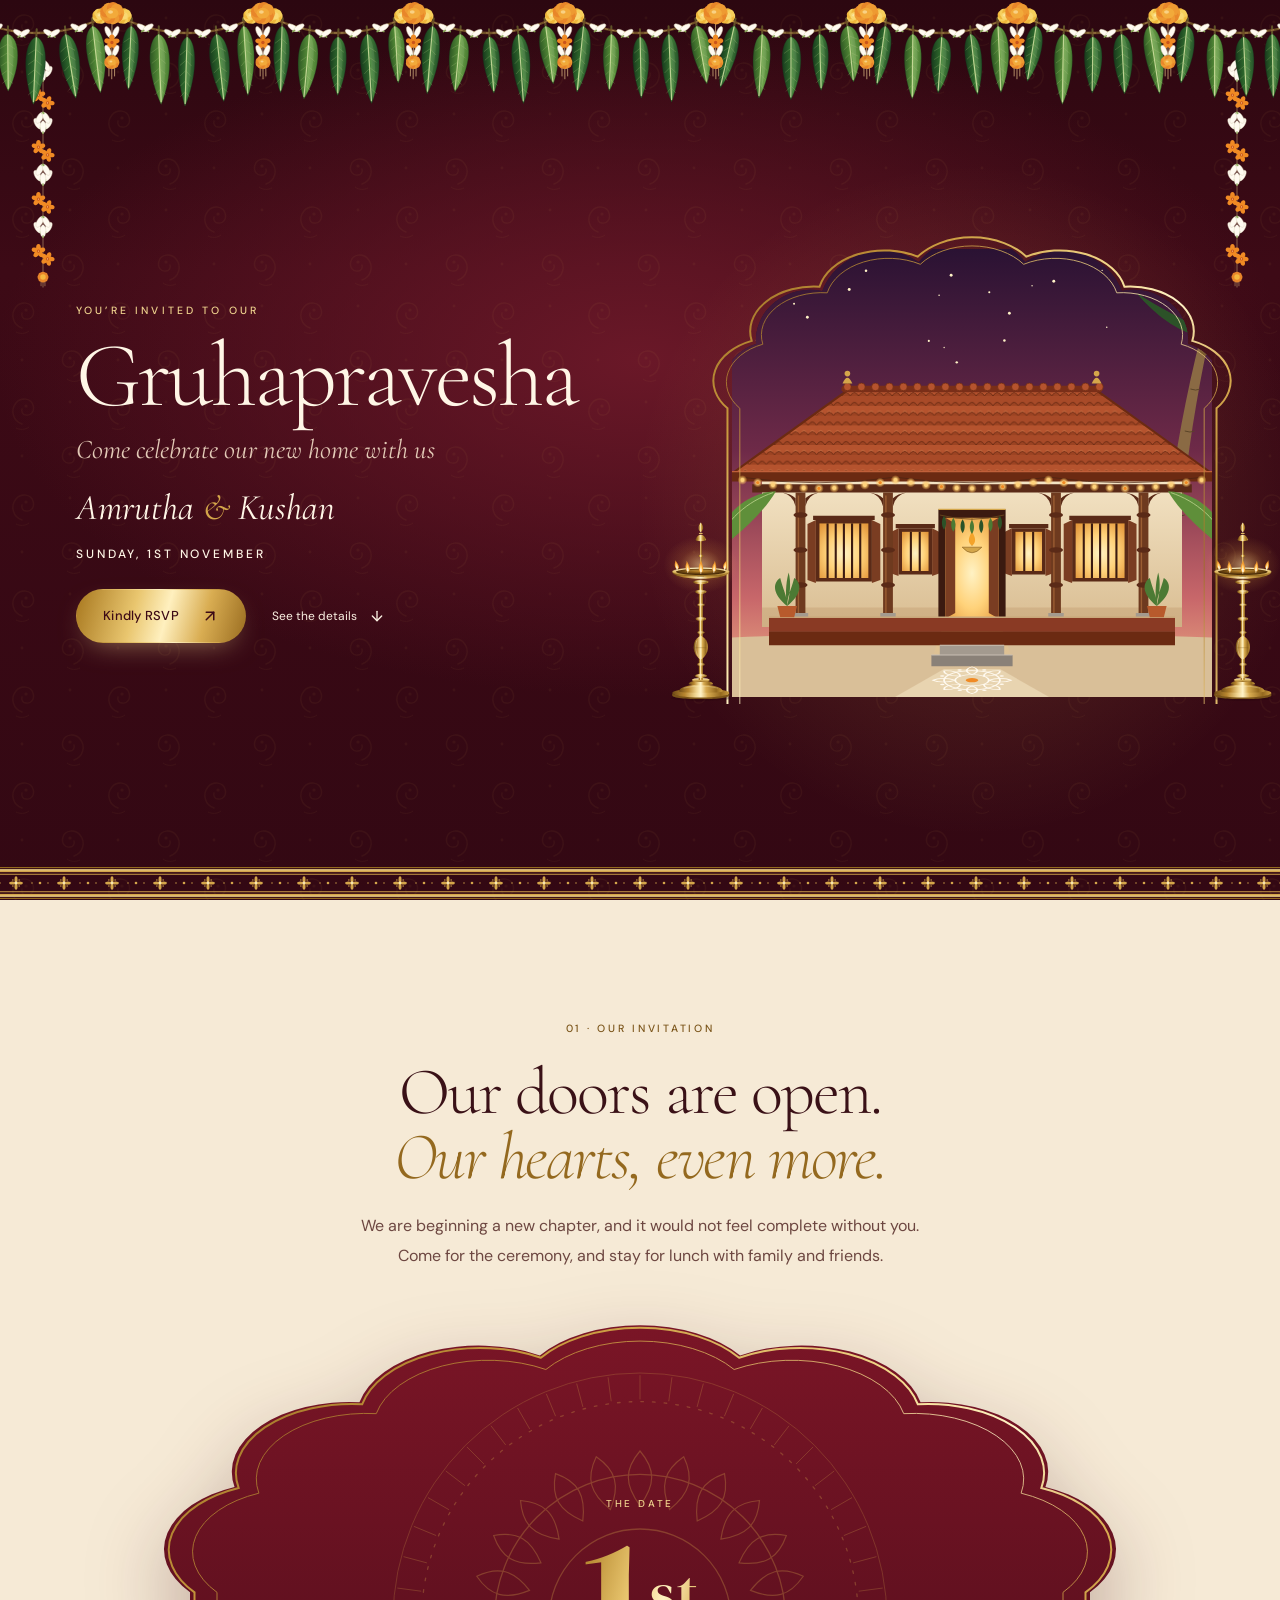
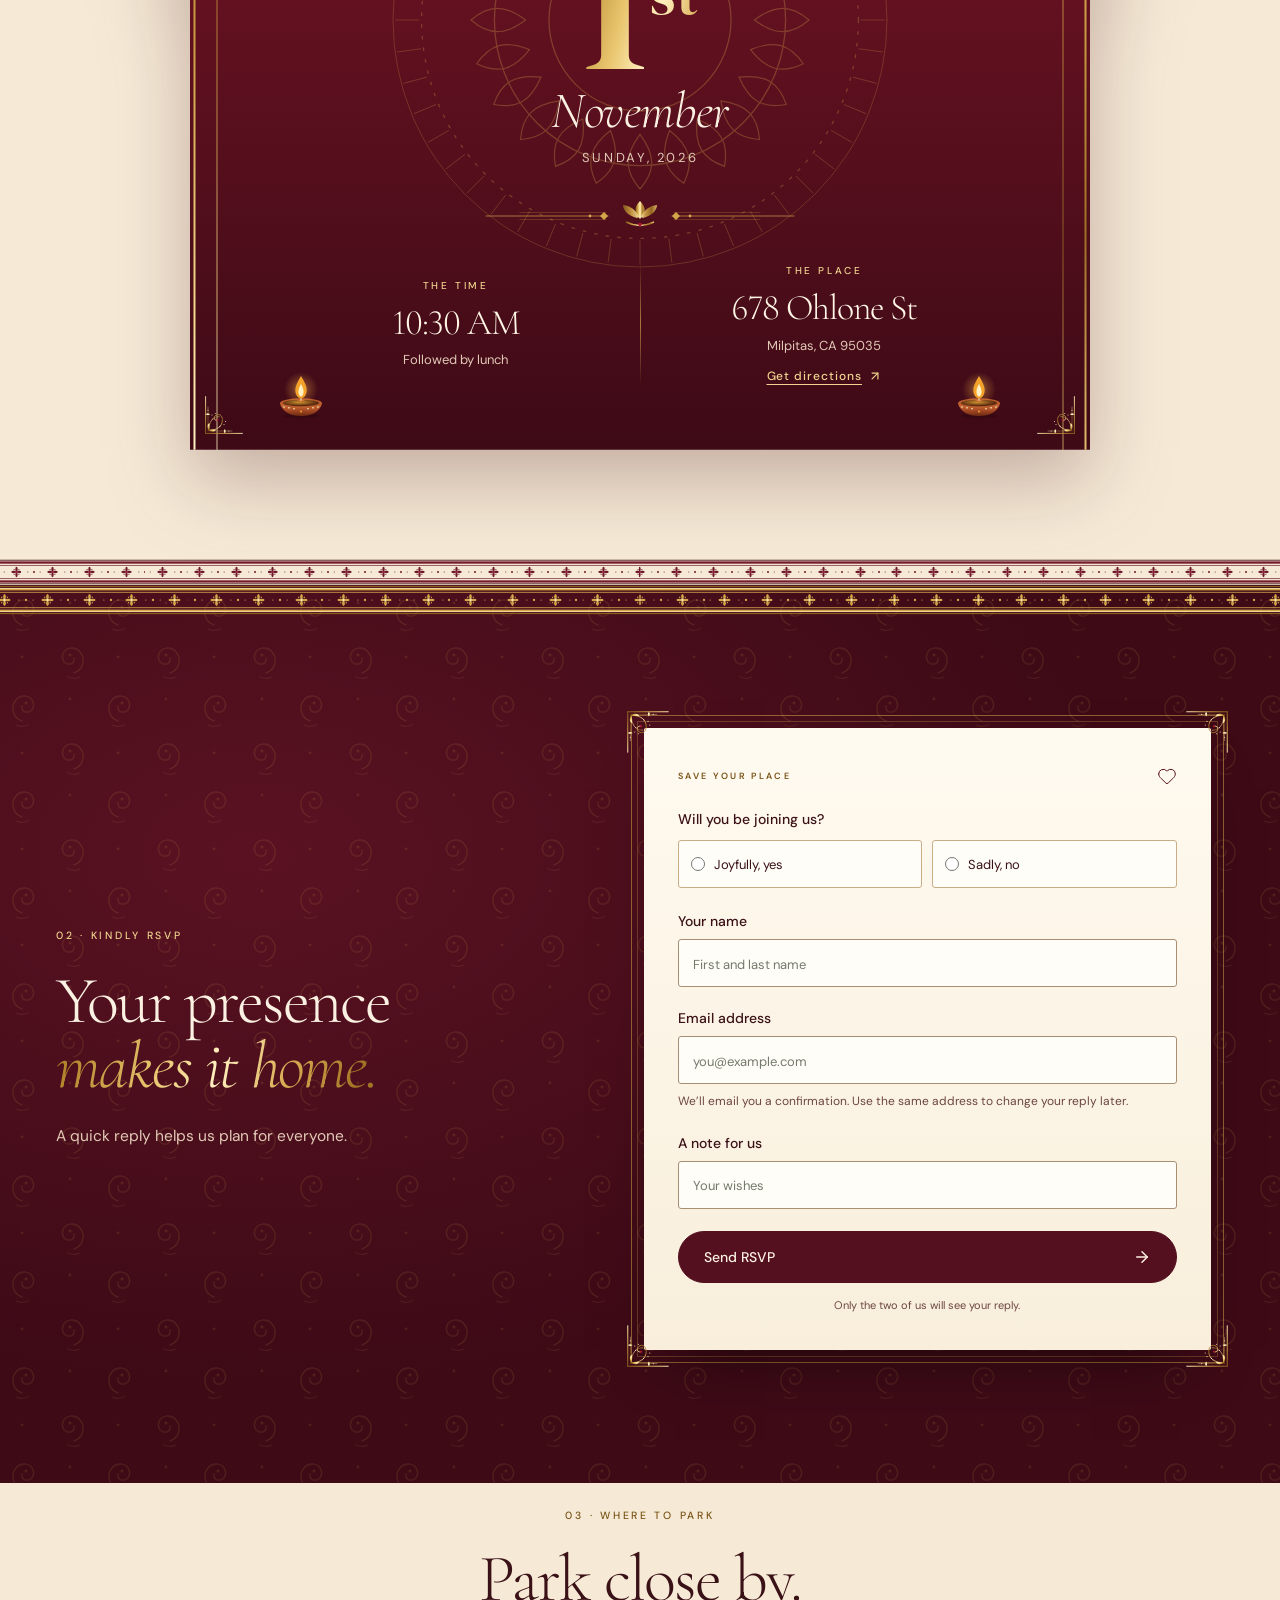
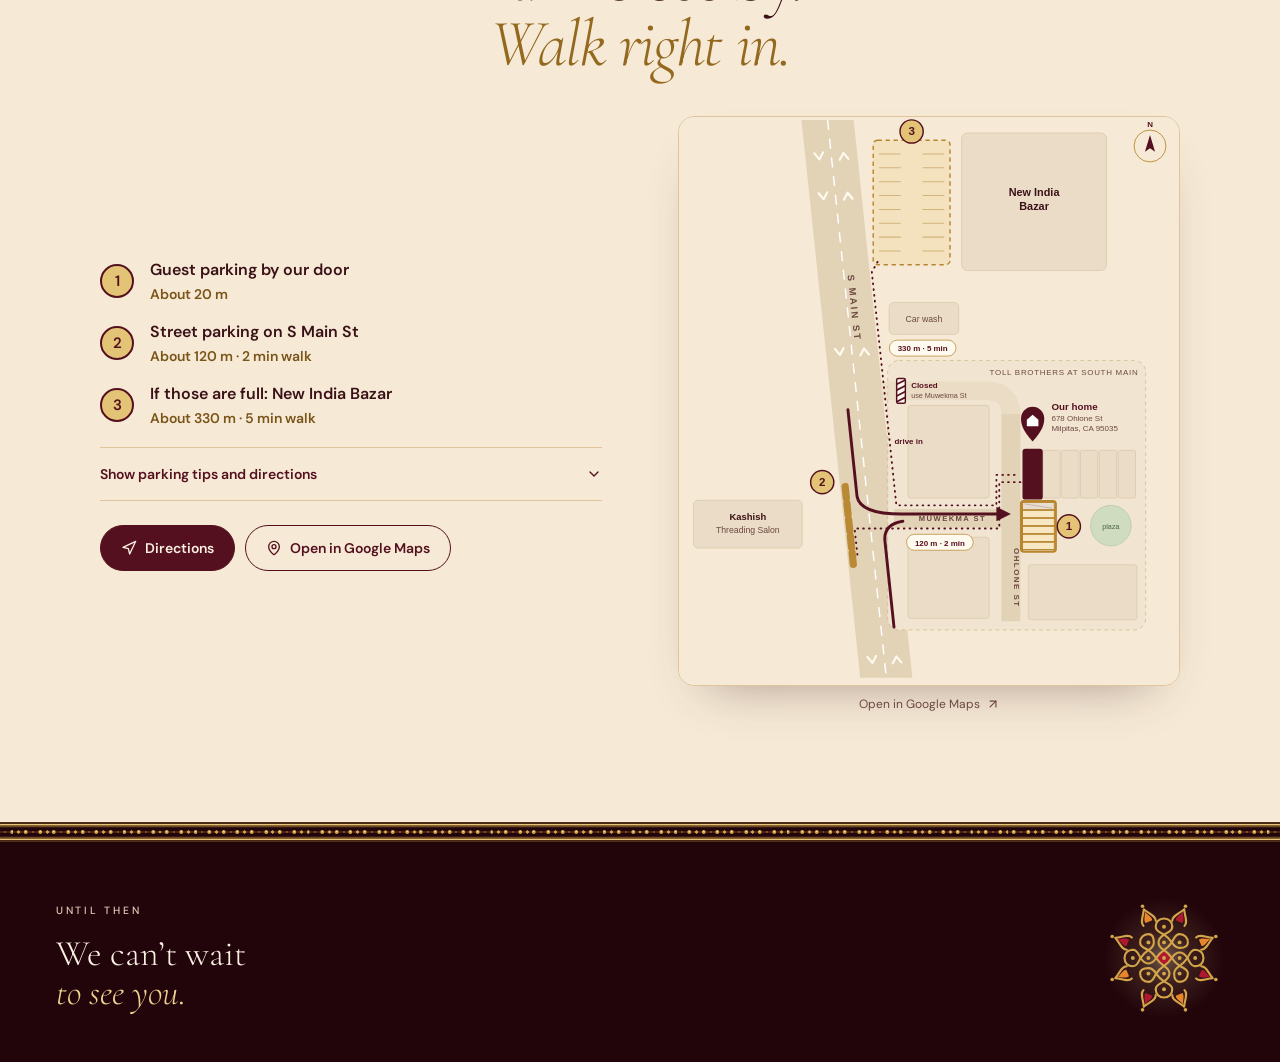
==== index.html @ b582ed87 "Update the invitation" ====
<!doctype html>
<html lang="en">
  <head>
    <meta charset="UTF-8" />
    <meta name="viewport" content="width=device-width, initial-scale=1.0" />
    <!-- Keep these lines in step with site/event.ts. -->
    <meta name="theme-color" content="#3d0a16" />
    <title>Gruhapravesha · Amrutha &amp; Kushan</title>
    <meta name="description" content="You’re invited to our Gruhapravesha! Come celebrate our new home with us on November 1 at 10:30 AM in Milpitas, followed by lunch. Amrutha &amp; Kushan" />
    <meta property="og:title" content="Gruhapravesha · Amrutha &amp; Kushan" />
    <meta property="og:description" content="You’re invited · November 1 · 10:30 AM · followed by lunch. Kindly RSVP." />
    <meta property="og:type" content="website" />
    <meta property="og:url" content="https://amrutha-kushan.github.io/" />
    <meta property="og:image" content="https://amrutha-kushan.github.io/og-image.jpg" />
    <meta property="og:image:type" content="image/jpeg" />
    <meta property="og:image:width" content="1200" />
    <meta property="og:image:height" content="630" />
    <meta property="og:image:alt" content="A lit Mysuru home in a gold arch under a mango-leaf torana: You’re invited to our Gruhapravesha." />
    <meta name="twitter:card" content="summary_large_image" />
    <meta name="referrer" content="strict-origin-when-cross-origin" />
    <link rel="icon" href="./favicon.ico" sizes="32x32" />
    <link rel="icon" type="image/svg+xml" href="./favicon.svg" />
    <link rel="apple-touch-icon" href="./apple-touch-icon.png" />
    <script type="module" crossorigin src="./assets/index-DPPNl6QR.js"></script>
    <link rel="stylesheet" crossorigin href="./assets/index-CiQ2J2nq.css">
  </head>
  <body><div id="root"></div></body>
</html>
---- assets/index-CiQ2J2nq.css ----
@font-face{font-family:DM Sans;font-style:normal;font-display:swap;font-weight:400;src:url(./dm-sans-latin-ext-400-normal-BtiwyxMk.woff2)format("woff2"),url(./dm-sans-latin-ext-400-normal-BjWJ59Pq.woff)format("woff");unicode-range:U+100-2BA,U+2BD-2C5,U+2C7-2CC,U+2CE-2D7,U+2DD-2FF,U+304,U+308,U+329,U+1D00-1DBF,U+1E00-1E9F,U+1EF2-1EFF,U+2020,U+20A0-20AB,U+20AD-20C0,U+2113,U+2C60-2C7F,U+A720-A7FF}@font-face{font-family:DM Sans;font-style:normal;font-display:swap;font-weight:400;src:url(./dm-sans-latin-400-normal-CW0RaeGs.woff2)format("woff2"),url(./dm-sans-latin-400-normal-BwCSEQnW.woff)format("woff");unicode-range:U+??,U+131,U+152-153,U+2BB-2BC,U+2C6,U+2DA,U+2DC,U+304,U+308,U+329,U+2000-206F,U+20AC,U+2122,U+2191,U+2193,U+2212,U+2215,U+FEFF,U+FFFD}@font-face{font-family:DM Sans;font-style:normal;font-display:swap;font-weight:500;src:url(./dm-sans-latin-ext-500-normal-BJfUCQsA.woff2)format("woff2"),url(./dm-sans-latin-ext-500-normal-DR84L5F-.woff)format("woff");unicode-range:U+100-2BA,U+2BD-2C5,U+2C7-2CC,U+2CE-2D7,U+2DD-2FF,U+304,U+308,U+329,U+1D00-1DBF,U+1E00-1E9F,U+1EF2-1EFF,U+2020,U+20A0-20AB,U+20AD-20C0,U+2113,U+2C60-2C7F,U+A720-A7FF}@font-face{font-family:DM Sans;font-style:normal;font-display:swap;font-weight:500;src:url(./dm-sans-latin-500-normal-B9HHJjqV.woff2)format("woff2"),url(./dm-sans-latin-500-normal-Dr3UlScf.woff)format("woff");unicode-range:U+??,U+131,U+152-153,U+2BB-2BC,U+2C6,U+2DA,U+2DC,U+304,U+308,U+329,U+2000-206F,U+20AC,U+2122,U+2191,U+2193,U+2212,U+2215,U+FEFF,U+FFFD}@font-face{font-family:DM Sans;font-style:normal;font-display:swap;font-weight:600;src:url(./dm-sans-latin-ext-600-normal-4vooXBpG.woff2)format("woff2"),url(./dm-sans-latin-ext-600-normal-DRtaDpgU.woff)format("woff");unicode-range:U+100-2BA,U+2BD-2C5,U+2C7-2CC,U+2CE-2D7,U+2DD-2FF,U+304,U+308,U+329,U+1D00-1DBF,U+1E00-1E9F,U+1EF2-1EFF,U+2020,U+20A0-20AB,U+20AD-20C0,U+2113,U+2C60-2C7F,U+A720-A7FF}@font-face{font-family:DM Sans;font-style:normal;font-display:swap;font-weight:600;src:url(./dm-sans-latin-600-normal-Aqo67rzb.woff2)format("woff2"),url(./dm-sans-latin-600-normal-BmdmIIQ2.woff)format("woff");unicode-range:U+??,U+131,U+152-153,U+2BB-2BC,U+2C6,U+2DA,U+2DC,U+304,U+308,U+329,U+2000-206F,U+20AC,U+2122,U+2191,U+2193,U+2212,U+2215,U+FEFF,U+FFFD}:root{color:#24362e;font-synthesis:none;text-rendering:optimizelegibility;-webkit-font-smoothing:antialiased;--paper:#f7f4ec;--surface:#fffdfa;--stone:#efeadf;--ink:#24362e;--green:#173c34;--muted:#59695c;--clay:#9c4f38;--brass:#a67c42;--line:#d9d2c4;--error:#9c3f35;background:#f7f4ec;font-family:DM Sans,sans-serif}*{box-sizing:border-box}body{margin:0}button,input,textarea,select{font:inherit}button,a{-webkit-tap-highlight-color:transparent}a{color:inherit;text-decoration:none}button{cursor:pointer}button:disabled{cursor:wait}button:disabled:not(.submit-rsvp){cursor:not-allowed}button{color:inherit}img{max-width:100%;display:block}h1,h2,h3,p,figure{margin:0}button:focus-visible,a:focus-visible,input:focus-visible,textarea:focus-visible,select:focus-visible{outline:2px solid var(--green);outline-offset:4px}::selection{color:var(--green);background:#d8dfcb}.eyebrow{letter-spacing:2.4px;font-size:10px;font-weight:600;line-height:1.7;display:block}.button{background:var(--green);min-height:54px;color:var(--paper);border:1px solid var(--green);border-radius:3px;justify-content:center;align-items:center;gap:26px;padding:15px 25px;font-size:13px;font-weight:500;transition:background .18s,transform .18s;display:inline-flex}.button:hover{background:#102f29}.button:active{transform:translateY(1px)}.button svg{flex-shrink:0}.text-link{text-underline-offset:5px;background:0 0;border:0;align-items:center;gap:10px;padding:8px 0;font-size:12px;font-weight:500;display:inline-flex}.text-link:hover{text-decoration:underline}.wordmark{letter-spacing:-1.8px;font-family:DM Serif Display,Georgia,serif;font-size:38px}.wordmark>span{color:var(--clay)}.app-loading{text-align:center;flex-direction:column;justify-content:center;align-items:center;gap:20px;min-height:100vh;padding:32px;display:flex}.app-loading p{color:var(--muted)}.skip-link{z-index:30;background:var(--green);color:var(--paper);padding:15px;position:fixed;top:-80px;left:20px}.skip-link:focus{top:15px}h1,h2,h3{font-family:DM Serif Display,Georgia,serif;font-weight:400}h1{letter-spacing:-2.8px;font-size:clamp(54px,5.9vw,82px);line-height:1.055}h1>span{display:block}h2{letter-spacing:-1.5px;font-size:clamp(36px,4vw,55px);line-height:1.14}h2 em{color:var(--clay);font-weight:400}.rsvp-card{background:var(--paper);color:var(--ink);border-radius:5px;min-width:0;padding:36px;position:relative}.form-heading{justify-content:space-between;align-items:center;margin-bottom:24px;display:flex}.form-heading svg{color:var(--clay)}.form-heading .eyebrow{font-size:9px}.form-preview-note{color:var(--muted);margin-top:-9px;padding-bottom:20px;font-size:11px;line-height:1.6}.attendance-field{border:0;min-width:0;margin:0 0 24px;padding:0}.attendance-field legend{margin-bottom:12px;padding:0;font-size:12px;font-weight:500}.attendance-options{gap:10px;display:flex}.attendance-option{cursor:pointer;border:1px solid #bbbdae;border-radius:3px;flex:1;align-items:center;gap:9px;min-height:48px;padding:10px 12px;font-size:11px;display:flex}.attendance-option.selected{border-color:var(--green);background:#e7ebdf}.attendance-option input{accent-color:var(--green);width:14px;height:14px;margin:0}.attendance-option>svg{flex-shrink:0;margin-left:auto}.form-field{margin-bottom:22px}.form-field label{margin-bottom:9px;font-size:12px;font-weight:500;display:block}.form-field>input{background:var(--surface);width:100%;height:48px;color:var(--ink);border:1px solid #7d8476;border-radius:3px;padding:12px 14px;font-size:16px}.form-field>input::placeholder{color:#737a6c;font-size:13px}.form-field>input[readonly]{background:#eaece3}.field-help{color:var(--muted);margin-top:7px;font-size:10px;line-height:1.7}.form-field input[aria-invalid=true]{border-color:var(--error)}.field-error{color:var(--error);margin-top:7px;font-size:11px;line-height:1.6}.party-field{flex-wrap:wrap;justify-content:space-between;align-items:center;gap:12px;display:flex}.party-field label{margin-bottom:2px}.party-field .field-help{margin:0}.party-field>.field-error{width:100%}.stepper{background:var(--surface);border:1px solid #7d8476;border-radius:3px;align-items:center;height:46px;display:flex}.stepper button{background:0 0;border:0;justify-content:center;align-items:center;width:44px;height:44px;display:flex}.stepper button:disabled{opacity:.4}.stepper input{text-align:center;width:40px;color:var(--ink);background:0 0;border:0;font-size:16px}.submit-rsvp{justify-content:space-between;width:100%;min-height:52px}.submit-rsvp:disabled{opacity:.65}.form-footnote{text-align:center;color:var(--muted);margin-top:15px;font-size:9px}.form-error{color:var(--error);background:#f5e9dd;border:1px solid #d6b9a9;border-radius:3px;margin-bottom:18px;padding:12px;font-size:12px;line-height:1.6}.reminders-check{align-items:center;gap:8px;min-height:30px;margin-bottom:22px;font-size:12px;display:flex}.reminders-check input{accent-color:var(--green)}.recovery{text-align:center;margin-top:16px}.recovery>.text-link{font-size:10px}.confirmation{text-align:center;padding-block:42px}.confirmation-seal{background:#e6eadc;border:1px solid #d4dac9;border-radius:50%;justify-content:center;align-items:center;width:62px;height:62px;margin:0 auto 23px;display:flex}.confirmation .eyebrow{font-size:8px}.confirmation h3{letter-spacing:-1px;margin-top:16px;font-size:38px;line-height:1.1}.confirmation h3:focus{outline:none}.confirmation>p{color:var(--muted);margin-top:16px;font-size:13px;line-height:1.8}.confirmation-details{border-block:1px solid var(--line);flex-direction:column;gap:5px;margin-block:25px;padding-block:20px;font-size:12px;display:flex}.confirmation-details strong{font-family:DM Serif Display,Georgia,serif;font-size:23px;font-weight:400}.confirmation>p.fine-print{margin-bottom:20px;font-size:11px}.confirmation .button{width:100%;font-size:12px}.confirmation-actions{flex-wrap:wrap;justify-content:center;gap:15px;margin-top:16px;display:flex}.confirmation-actions .text-link,.copy-response{font-size:10px}.copy-response{margin-top:15px}.confirmation .optout-button{margin-top:12px;font-size:11px}.confirmation .optout-note{border:1px solid var(--line);background:#ececdf;padding:10px;font-size:11px}@media (max-width:1099px){h1{letter-spacing:-2.4px;font-size:64px}.rsvp-card{padding:28px}}@media (max-width:767px){h2{letter-spacing:-1.1px;font-size:38px}.rsvp-card{padding:25px 23px}.form-heading{margin-bottom:23px}.form-field label,.attendance-field legend{font-size:13px}.attendance-option{gap:7px;padding:11px 10px;font-size:12px}.field-help{font-size:11px}.form-footnote{font-size:10px}.form-preview-note{font-size:11px}.form-field{margin-bottom:21px}.confirmation h3{font-size:35px}.confirmation>p{font-size:13px}}@media (max-width:359px){.rsvp-card{padding:22px 17px}.attendance-option{gap:6px;font-size:11px}.attendance-option>svg{width:13px}h2{font-size:35px}}@media (prefers-reduced-motion:reduce){*,:before,:after{scroll-behavior:auto!important;transition:none!important;animation:none!important}}@media print{.rsvp-card,.skip-link{display:none!important}}.form-field label,.attendance-field legend{font-size:14px}.attendance-option{font-size:13px}.field-help,.field-error,.form-preview-note{font-size:12px}.form-footnote{font-size:11px}.submit-rsvp{font-size:14px}.confirmation-details{overflow-wrap:anywhere}.gruha .gp-rsvp-loading{text-align:center;align-content:center;justify-items:center;gap:10px;min-height:460px;display:grid}.gruha .gp-rsvp-loading h3{color:var(--gp-ink);font:400 30px/1.15 Cormorant Garamond,Georgia,serif}.gruha .gp-rsvp-loading p{color:var(--gp-ink-muted);font-size:13px}.gruha .gp-loader{gap:8px;margin-bottom:8px;display:flex}.gruha .gp-loader span{background:var(--gp-gold);opacity:.35;border-radius:50%;width:9px;height:9px}.gruha .gp-skeleton{gap:12px;width:min(100%,320px);margin-top:22px;display:grid}.gruha .gp-skeleton span{background:#f1e4cc;border-radius:3px;height:44px}.gruha .gp-skeleton span:first-child{width:70%;height:48px}.gruha .gp-welcome-back{border-left:2px solid var(--gp-gold);color:var(--gp-ink);background:#f8ecd6;margin:-6px 0 22px;padding:12px 14px;font-size:13px;line-height:1.6}.gruha .gp-welcome-back strong{font-weight:600}@media (prefers-reduced-motion:no-preference){.gruha[data-motion] .gp-loader span{animation:1.2s ease-in-out infinite gp-loader!important}.gruha[data-motion] .gp-loader span:nth-child(2){animation-delay:.2s!important}.gruha[data-motion] .gp-loader span:nth-child(3){animation-delay:.4s!important}.gruha[data-motion] .rsvp-card.gp-rsvp-reveal{animation:.45s ease-out both gp-reveal!important}}@keyframes gp-loader{0%,to{opacity:.3;transform:scale(.85)}50%{opacity:1;transform:scale(1)}}@keyframes gp-reveal{0%{opacity:0;transform:translateY(8px)}}.gruha .gp-calendar{cursor:pointer;border:1px solid var(--gp-maroon-mid);min-height:46px;color:var(--gp-maroon-mid);background:#fffdf7;border-radius:100px;justify-content:center;align-items:center;gap:10px;margin:0 0 22px;padding:11px 22px;font-family:inherit;font-size:14px;font-weight:600;display:inline-flex}.gruha .gp-calendar:hover{background:#f6e3d8}.gruha .gp-cal-ask{width:min(100% - 32px,380px);max-width:none;color:var(--gp-ink);text-align:center;background:linear-gradient(#fffaf0,#f8eedb);border:1px solid #e0c99f;border-radius:16px;padding:30px 26px 20px;box-shadow:0 30px 80px -24px #000000b3}.gruha .gp-cal-ask::backdrop{background:#22050ba8}.gruha .gp-cal-ask-icon{width:58px;height:58px;color:var(--gp-maroon-mid);background:linear-gradient(135deg,#f3d68c,#c99a3e);border-radius:50%;place-items:center;margin-bottom:14px;display:inline-grid}.gruha .gp-cal-ask h3{letter-spacing:-.01em;color:var(--gp-ink);margin:0 0 8px;font:400 30px/1.15 Cormorant Garamond,Georgia,serif}.gruha .gp-cal-ask p{color:var(--gp-ink-muted);margin:0 0 22px;font-size:14px;line-height:1.6}.gruha .gp-cal-ask-actions{gap:6px;display:grid}.gruha .gp-cal-ask .button{background:var(--gp-maroon-mid);border-color:var(--gp-maroon-mid);width:100%;color:var(--gp-ivory);border-radius:100px;justify-content:center;gap:14px}.gruha .gp-cal-ask-no{min-height:44px;color:var(--gp-ink-muted);text-underline-offset:4px;cursor:pointer;background:0 0;border:0;font:500 14px DM Sans,sans-serif;text-decoration:underline}@media (max-width:600px){.gruha .gp-cal-ask{margin:auto auto max(16px, env(safe-area-inset-bottom))}}.gruha .gp-parking{background:var(--gp-sandal);color:var(--gp-ink);padding:24px 0 110px;position:relative}.gruha .gp-parking .gp-section-head{text-align:center;margin-bottom:40px}.gruha .gp-parking .gp-section-head>.gp-label{color:var(--gp-gold-dk);margin-bottom:20px}.gruha .gp-parking .gp-h2 em{color:var(--gp-gold-ink)}.gruha .gp-parking-grid{grid-template-columns:minmax(0,1fr) minmax(0,1fr);align-items:center;gap:clamp(40px,6vw,88px);max-width:1080px;margin-inline:auto;display:grid}.gruha .gp-parking-info{order:-1}.gruha .gp-parking-map{width:min(100%,520px);color:var(--gp-ink-muted);justify-self:end;justify-items:center;gap:10px;font-size:12px;display:grid}.gruha .gp-parking-map span{align-items:center;gap:6px;display:inline-flex}.gruha .gp-parking-map img{border:1px solid var(--gp-sandal-line);border-radius:16px;width:100%;height:auto;display:block;box-shadow:0 24px 50px -30px #3a111773}.gruha .gp-parking-options{gap:14px;margin:0 0 18px;padding:0;list-style:none;display:grid}.gruha .gp-parking-options li{grid-template-columns:36px 1fr;align-items:center;gap:14px;display:grid}.gruha .gp-parking-badge{border:2px solid var(--gp-maroon-mid);width:34px;height:34px;color:var(--gp-maroon-mid);background:#e3c375;border-radius:50%;place-items:center;font-size:15px;font-weight:700;display:grid}.gruha .gp-parking h3{letter-spacing:0;color:var(--gp-ink);margin:2px 0;font:600 16px/1.35 DM Sans,sans-serif}.gruha .gp-parking-options p,.gruha .gp-parking-drive p{color:var(--gp-ink-muted);margin:0;font-size:14px;line-height:1.6}.gruha .gp-parking-distance{font-weight:600;color:var(--gp-gold-dk)!important}.gruha .gp-parking-drive{border:1px solid var(--gp-sandal-line);background:#fbf3e4;border-radius:12px;gap:8px;margin-bottom:24px;padding:20px 22px;display:grid}.gruha .gp-parking-drive strong{color:var(--gp-ink)}.gruha .gp-parking-links{flex-wrap:wrap;gap:10px;display:flex}.gruha .gp-parking-link{border:1px solid var(--gp-maroon-mid);min-height:46px;color:var(--gp-maroon-mid);border-radius:100px;align-items:center;gap:8px;padding:11px 20px;font-size:14px;font-weight:600;display:inline-flex}.gruha .gp-parking-link-primary{background:var(--gp-maroon-mid);color:var(--gp-ivory)}@media (max-width:900px){.gruha .gp-parking-grid{grid-template-columns:1fr;gap:32px}.gruha .gp-parking-info{order:0}.gruha .gp-parking-map{justify-self:stretch;width:100%}.gruha .gp-parking{padding-bottom:80px}}.gruha .gp-parking-more{border-top:1px solid var(--gp-sandal-line);border-bottom:1px solid var(--gp-sandal-line);margin-bottom:24px}.gruha .gp-parking-more summary{cursor:pointer;min-height:52px;color:var(--gp-maroon-mid);justify-content:space-between;align-items:center;gap:12px;font-size:14px;font-weight:600;list-style:none;display:flex}.gruha .gp-parking-more summary::-webkit-details-marker{display:none}.gruha .gp-parking-more[open] summary svg{transform:rotate(180deg)}.gruha .gp-parking-more-body{gap:16px;padding:4px 0 20px;display:grid}.gruha .gp-parking-tips{color:var(--gp-ink-muted);gap:10px;margin:0;padding-left:20px;font-size:14px;line-height:1.6;display:grid}.gruha .gp-parking-tips strong{color:var(--gp-ink);font-weight:600}.gruha .gp-parking-more .gp-parking-drive{margin-bottom:0}.gruha .gp-parking-note{text-align:left;color:var(--gp-ink);background:#f6e7cf;border:1px solid #e3cc9f;border-radius:10px;align-items:flex-start;gap:10px;margin:0 0 22px;padding:14px 16px;font-size:13.5px;line-height:1.6;display:flex}.gruha .gp-parking-note svg{color:var(--gp-maroon-mid);flex:none;margin-top:2px}.gruha .gp-parking-note a{color:var(--gp-maroon-mid);text-underline-offset:3px;font-weight:600;text-decoration:underline}.gpo-rangoli{--kp:var(--gp-p,1);aspect-ratio:1;width:100%;display:block;position:relative;container:gpo-rangoli/inline-size}.gpo-rangoli>svg{width:100%;height:100%;display:block;overflow:visible}.gpo-rangoli-lines{stroke:#fffaf0;stroke-width:3.1px}.gpo-rangoli-line{--s:clamp(0, calc((var(--kp) - var(--a,0)) / var(--l,1)), 1);stroke-dasharray:1 2;stroke-dashoffset:calc((1 - var(--s)) * 1px);opacity:clamp(0, calc(var(--s) * 40), 1)}.gpo-rangoli-fine{stroke-width:1.6px}.gpo-rangoli-dot{--s:clamp(0, calc((var(--kp) - var(--a,0)) / .045), 1);fill:#fffaf0;transform-box:fill-box;transform-origin:50%;transform:scale(calc(var(--s) + 2.2 * var(--s) * (1 - var(--s))));opacity:var(--s)}.gpo-rangoli-fill{--s:clamp(0, calc((var(--kp) - var(--a,0)) / .07), 1);transform-box:fill-box;transform-origin:50%;transform:scale(calc(.35 + .65 * var(--s)));opacity:var(--s)}.gpo-rangoli-glow{opacity:clamp(0, calc((var(--kp) - .85) / .15), 1)}.gpo-rangoli-powder-kumkum>rect{fill:#b0172f}.gpo-rangoli-powder-turmeric>rect{fill:#e4a52b}.gpo-rangoli-powder-teal>rect{fill:#1d7a7a}.gpo-rangoli-powder-marigold>rect{fill:#e8862a}.gpo-rangoli-powder-leaf>rect{fill:#4c7a34}.gpo-rangoli-powder-rose>rect{fill:#c2405a}.gpo-rangoli-grain-l{fill:#fffaf0;opacity:.22}.gpo-rangoli-grain-d{fill:#22050b;opacity:.2}.gpo-rangoli-small .gpo-rangoli-lines{stroke:currentColor;stroke-width:14px}.gpo-rangoli-small .gpo-rangoli-dot{fill:currentColor}@container gpo-rangoli (width<=480px){.gpo-rangoli-grand .gpo-rangoli-lines{stroke-width:4.2px}.gpo-rangoli-grand .gpo-rangoli-fine{stroke-width:2.4px}}.gpo-kalasha,.gpo-divider,.gpo-hanate,.gpo-corner,.gpo-lotus,.gpo-garland{display:block;position:relative}.gpo-kalasha>svg,.gpo-divider>svg,.gpo-hanate>svg,.gpo-corner>svg,.gpo-lotus>svg,.gpo-garland>svg{width:100%;height:100%;display:block;overflow:visible}.gpo-kalasha{aspect-ratio:200/240}.gpo-divider{aspect-ratio:320/40}.gpo-hanate{aspect-ratio:1}.gpo-lotus{aspect-ratio:160/100}.gpo-corner{aspect-ratio:1;width:48px}.gpo-corner-tr{transform:scaleX(-1)}.gpo-corner-bl{transform:scaleY(-1)}.gpo-corner-br{transform:scale(-1)}.gpo-garland{width:26px}.gpo-zari{background-image:var(--gpo-tile);background-position:50%;background-repeat:repeat-x;background-size:auto 100%;width:100%;height:34px;display:block;position:relative}.gpo-zari-gold:after{content:"";pointer-events:none;-webkit-mask:var(--gpo-tile) repeat-x center / auto 100%;-webkit-mask:var(--gpo-tile) repeat-x center / auto 100%;mask:var(--gpo-tile) repeat-x center / auto 100%;background:linear-gradient(100deg,#0000 42%,#fff6d6d9 50%,#0000 58%) 0 0/260% 100% no-repeat;animation:9s ease-in-out infinite gpo-sheen;position:absolute;inset:0}@keyframes gpo-sheen{0%,55%{background-position:130% 0}to{background-position:-130% 0}}.gpo-flame{transform-box:view-box;transform-origin:60px 74px;transform:scale(var(--gp-lit,1));opacity:clamp(0, calc(var(--gp-lit,1) * 1.4), 1);transition:transform .7s cubic-bezier(.2,.8,.2,1),opacity .5s}.gpo-hanate:not(.gpo-lit) .gpo-flame{opacity:0;transform:scale(0)}.gpo-flicker{transform-box:view-box;transform-origin:60px 70px;animation:2.6s ease-in-out infinite alternate gpo-flicker}.gpo-halo{transform-box:fill-box;transform-origin:50%;animation:3.4s ease-in-out infinite alternate gpo-breathe}@keyframes gpo-flicker{0%{transform:scale(.97,1.02)rotate(-2deg)}45%{transform:scale(1.04,.95)rotate(2.5deg)}to{transform:scale(.95,1.04)rotate(-1deg)}}@keyframes gpo-breathe{0%{opacity:.75;transform:scale(.94)}to{opacity:1;transform:scale(1.06)}}.gpo-garland-sway{transform-box:view-box;animation:7s ease-in-out infinite alternate gpo-sway}.gpo-garland:nth-of-type(2n) .gpo-garland-sway{animation-duration:8.6s;animation-delay:-3s}@keyframes gpo-sway{0%{transform:rotate(-1.6deg)}to{transform:rotate(1.8deg)}}.gpo-petals{pointer-events:none;position:absolute;inset:0;overflow:hidden}.gpo-lane{top:0;left:var(--x);width:0;height:100%;animation:gpo-fall var(--t) linear var(--d) infinite;position:absolute;transform:translateY(-12%)}.gpo-petal{width:var(--s);height:calc(var(--s) * .72);background:var(--c);opacity:.92;animation:gpo-drift calc(var(--t) / 3) ease-in-out var(--d) infinite alternate;border-radius:80% 10%;position:absolute;top:0;left:0;box-shadow:inset -1px -1px #0000001f}.gpo-petal-bud{width:calc(var(--s) * .5);height:var(--s);border-radius:50% 50% 45% 45%/62% 62% 38% 38%}@keyframes gpo-fall{to{transform:translateY(112%)}}@keyframes gpo-drift{0%{transform:translateX(calc(var(--w) * -.5)) rotate(var(--r))}to{transform:translateX(calc(var(--w) * .5)) rotate(calc(var(--r) + 140deg))}}.gpo-petals-burst .gpo-lane{animation:gpo-burst var(--t) cubic-bezier(.3, .1, .5, 1) var(--d) 1 both}.gpo-petals-burst .gpo-petal{animation-iteration-count:2}@keyframes gpo-burst{0%{opacity:1;transform:translateY(-8%)}85%{opacity:1}to{opacity:0;transform:translateY(105%)}}.gpo-paisley{pointer-events:none;background-repeat:repeat;background-size:96px 96px;position:absolute;inset:0}.gpo-paisley-gold{opacity:.13}.gpo-paisley-maroon{opacity:.07}.gruha[data-motion=reduced] .gpo-rangoli{--kp:1}.gruha[data-motion=reduced] .gpo-rangoli *,.gruha[data-motion=reduced] .gpo-hanate *,.gruha[data-motion=reduced] .gpo-garland *,.gruha[data-motion=reduced] .gpo-kalasha *,.gruha[data-motion=reduced] .gpo-zari:after{transition:none!important;animation:none!important}.gruha[data-motion=reduced] .gpo-zari:after,.gruha[data-motion=reduced] .gpo-petals{display:none}@media (prefers-reduced-motion:reduce){.gpo-rangoli{--kp:1}.gpo-rangoli *,.gpo-hanate *,.gpo-garland *,.gpo-kalasha *{transition:none!important;animation:none!important}.gpo-zari:after,.gpo-petals{display:none}}@media print{.gpo-petals,.gpo-zari:after{display:none}.gpo-hanate *,.gpo-garland *{animation:none!important}}.gpo-arch{pointer-events:none;width:100%;height:100%;display:block;position:absolute;inset:0;overflow:visible}.gps-pot,.gps-home,.gps-deepa{width:100%;display:block;position:relative}.gps-pot{aspect-ratio:600/640}.gps-home{aspect-ratio:900/640}.gps-deepa{aspect-ratio:200/520}.gps-pot>svg,.gps-home>svg,.gps-deepa>svg{width:100%;height:100%;display:block;overflow:hidden}.gps-pot{--gps-p:var(--gp-p,1);--gps-fire:clamp(0, var(--gps-p) / .3, 1);--gps-rise:clamp(0, (var(--gps-p) - .15) / .45, 1);--gps-crown:clamp(0, (var(--gps-p) - .5) / .3, 1);--gps-crown-e:calc(1 - (1 - var(--gps-crown)) * (1 - var(--gps-crown)));--gps-drape:clamp(0, (var(--gps-p) - .56) / .16, 1);--gps-steam:clamp(0, (var(--gps-p) - .8) / .2, 1)}.gps-pot .gps-fireglow{opacity:calc(.3 + var(--gps-fire) * .7)}.gps-pot .gps-holeglow{opacity:calc(var(--gps-fire) * .35)}.gps-pot .gps-firerefl{opacity:calc(.15 + var(--gps-fire) * .85)}.gps-pot .gps-warmglow{opacity:calc(var(--gps-steam) * .95 + var(--gps-crown) * .05)}.gps-pot .gps-flame-grow{transform-box:fill-box;transform-origin:50% 100%;transform:scale(calc(.3 + var(--gps-fire) * .7));opacity:calc(.55 + var(--gps-fire) * .45)}.gps-pot .gps-milk{transform-box:view-box;transform-origin:300px 197px;transform:translateY(calc((1 - var(--gps-rise)) * 46px)) scale(calc(.86 + var(--gps-rise) * .14))}.gps-pot .gps-bubbles{opacity:clamp(0, (var(--gps-p) - .26) / .2, 1)}.gps-pot .gps-crown{transform-box:view-box;transform-origin:300px 206px;transform:scale(calc(.58 + var(--gps-crown-e) * .42), var(--gps-crown-e));opacity:clamp(0, var(--gps-crown) * 5, 1)}.gps-pot .gps-drape{transform:translateY(calc((1 - var(--gps-drape)) * -30px))}.gps-pot .gps-rivulet{stroke-dasharray:1 2;stroke-dashoffset:calc(1.02 - 1.02 * clamp(0, (var(--gps-p) - var(--a)) / (var(--b) - var(--a)), 1));opacity:clamp(0, (var(--gps-p) - var(--a)) * 60, 1)}.gps-pot .gps-drop{transform-box:fill-box;transform-origin:50% 0;transform:scale(clamp(0, (var(--gps-p) - var(--b) + .03) / .05, 1))}.gps-pot .gps-steam{opacity:var(--gps-steam)}.gps-pot .gps-sparks{opacity:var(--gps-fire)}.gps-pot .gps-spark{opacity:0}.gps-pot .gps-flicker,.gps-deepa .gps-flicker{transform-box:fill-box;transform-origin:50% 100%;animation:gps-flicker 2.4s var(--d,0s) ease-in-out infinite alternate}.gps-pot .gps-wisp{animation:gps-steam 6.5s var(--d,0s) ease-in-out infinite}.gps-pot .gps-bubble{transform-box:fill-box;transform-origin:50%;animation:gps-bubble 2.2s var(--d,0s) ease-in-out infinite alternate}.gps-pot .gps-crown-breathe{transform-box:view-box;transform-origin:300px 214px;animation:3.4s ease-in-out infinite alternate gps-breathe}.gps-pot .gps-spark{animation:gps-spark 3.2s var(--d,0s) ease-out infinite}@keyframes gps-flicker{0%{transform:scale(.96,1.03)rotate(-2deg)}38%{transform:scale(1.04,.94)rotate(2.5deg)}70%{transform:scale(.93,1.06)rotate(-1deg)}to{transform:scale(1.02,.98)rotate(1.5deg)}}@keyframes gps-steam{0%{opacity:0;transform:translateY(14px)}30%{opacity:1}75%{opacity:.75}to{opacity:0;transform:translateY(-26px)}}@keyframes gps-bubble{0%{transform:scale(.72)}to{transform:scale(1.12)}}@keyframes gps-breathe{0%{transform:scaleY(.985)}to{transform:scaleY(1.025)}}@keyframes gps-spark{0%{opacity:0;transform:translate(0)}15%{opacity:1}to{opacity:0;transform:translate(-6px,-78px)}}.gps-home{--pe:var(--gp-pe,1)}.gps-home .gps-on{opacity:clamp(0, calc((var(--pe) - var(--at,0)) / .06), 1);transition:opacity .7s}.gps-home .gps-bulb{transform-box:fill-box;transform-origin:50%;animation:gps-twinkle 3.6s var(--d,0s) ease-in-out infinite alternate}.gps-home .gps-star{animation:gps-starlight 5s var(--d,0s) ease-in-out infinite alternate}.gps-home .gps-leafsway,.gps-deepa .gps-leafsway{transform-box:view-box;animation:8s ease-in-out infinite alternate gps-leaf}@keyframes gps-twinkle{0%{opacity:.75;transform:scale(.82)}to{opacity:1;transform:scale(1.12)}}@keyframes gps-starlight{0%{opacity:.35}to{opacity:1}}@keyframes gps-leaf{0%{transform:rotate(-1.2deg)}to{transform:rotate(1.4deg)}}.gps-deepa-halo{transform-box:fill-box;transform-origin:50%;animation:3.2s ease-in-out infinite alternate gps-halo}@keyframes gps-halo{0%{opacity:.8;transform:scale(.95)}to{opacity:1;transform:scale(1.05)}}.gruha[data-motion=reduced] .gps-pot *,.gruha[data-motion=reduced] .gps-home *,.gruha[data-motion=reduced] .gps-deepa *{transition:none!important;animation:none!important}@media (prefers-reduced-motion:reduce){.gps-pot *,.gps-home *,.gps-deepa *{transition:none!important;animation:none!important}}@media print{.gps-pot *,.gps-home *,.gps-deepa *{transition:none!important;animation:none!important}}.gps-torana{width:100%;height:100%;display:block;overflow:hidden}.gpd-doorway{aspect-ratio:1000/1080;isolation:isolate;width:100%;display:block;position:relative}.gpd-doorway>svg{width:100%;height:100%;display:block;position:absolute;inset:0;overflow:visible}.gpd-back{z-index:0}.gpd-front{z-index:2;pointer-events:none}.gpd-doors{z-index:1;perspective:1500px;perspective-origin:50% 46%;width:34%;height:60.185%;position:absolute;top:26.852%;left:33%}.gpd-door{width:50%;height:100%;transform-style:preserve-3d;--gpd-more:calc(min(calc(var(--gp-scroll,0) / .55), 1) * 26deg);position:absolute;top:0}.gpd-door-left{transform-origin:0;transform:rotateY(var(--gpd-more));left:0}.gpd-door-right{transform-origin:100%;transform:rotateY(calc(var(--gpd-more) * -1));right:0}.gpd-door-intro{width:100%;height:100%;transform-style:preserve-3d}.gpd-door-left .gpd-door-intro{transform-origin:0;transform:rotateY(62deg)}.gpd-door-right .gpd-door-intro{transform-origin:100%;transform:rotateY(-62deg)}.gpd-door-intro>svg{width:100%;height:100%;display:block}.gpd-door-right .gpd-door-intro>svg{transform:scaleX(-1)}.gpd-door-intro:after{content:"";pointer-events:none;background:linear-gradient(90deg,#14060300 30%,#14060359);position:absolute;inset:0}.gpd-door-right .gpd-door-intro:after{background:linear-gradient(270deg,#14060300 30%,#14060359)}.gpd-spill{opacity:calc(.55 + var(--gp-scroll,0) * .45)}.gpd-glow{opacity:calc(.78 + var(--gp-scroll,0) * .22)}.gpd-hero .gps-flicker{transform-box:fill-box;transform-origin:50% 100%;animation:gps-flicker 2.4s var(--d,0s) ease-in-out infinite alternate}.gpd-hero .gpd-leaf{transform-box:fill-box;transform-origin:50% 0;animation:gpd-leaf 5.4s var(--d,0s) ease-in-out infinite alternate}.gpd-hero .gpd-strand{transform-box:view-box;animation:gpd-sway 7s var(--d,0s) ease-in-out infinite alternate}.gpd-hero .gpd-banana{transform-box:view-box;animation:9s ease-in-out infinite alternate gpd-sway}.gpd-hero .gpd-bulb-halo{transform-box:fill-box;transform-origin:50%;animation:gpd-twinkle 3.8s calc(var(--b,0) * -.23s) ease-in-out infinite alternate}.gpd-hero .gpd-ray{animation:6s ease-in-out infinite alternate gpd-ray}.gpd-hero .gpd-mote{animation:gpd-mote 9s var(--d,0s) ease-in-out infinite}.gpd-hero .gpd-nanda-glow{transform-box:fill-box;transform-origin:50%;animation:3.2s ease-in-out infinite alternate gpd-twinkle}.gpd-aura{transform-box:view-box;transform-origin:500px 608px;opacity:calc(.78 + var(--gp-scroll,0) * .22);transform:scale(calc(1 + var(--gp-scroll,0) * .18))}.gpd-rays{transform-box:view-box;opacity:calc(.5 + var(--gp-scroll,0) * .5)}.gpd-hero .gpd-rays{animation:120s linear infinite gpd-spin}.gpd-hero .gpd-prabha{transform-box:view-box;animation:80s linear infinite reverse gpd-spin}.gpd-hero .gpd-sparkle{transform-box:fill-box;transform-origin:50%;animation:gpd-sparkle 2.8s var(--d,0s) ease-in-out infinite alternate}.gpd-hero .gpd-wick{transform-box:fill-box;transform-origin:50% 100%;animation:2.2s ease-in-out infinite alternate gps-flicker}@keyframes gpd-spin{to{transform:rotate(360deg)}}@keyframes gpd-sparkle{0%{opacity:.15;transform:scale(.55)}to{opacity:1;transform:scale(1.15)}}.gpd-hero:not(.gpd-paused) .gpd-draw{stroke-dasharray:1;animation:gpd-draw 1.6s calc(var(--gp-delay,0s) + .1s) cubic-bezier(.65, 0, .35, 1) both}.gpd-hero:not(.gpd-paused) .gpd-bulb{animation:gpd-bulb-on .55s calc(var(--gp-delay,0s) + .45s + var(--b,0) * 26ms) ease-out both}.gpd-hero:not(.gpd-paused) .gpd-deepa .gps-flame-grow{transform-box:fill-box;transform-origin:50% 100%;animation:gpd-ignite .9s calc(var(--gp-delay,0s) + .85s) cubic-bezier(.2, .8, .2, 1) both}.gpd-hero:not(.gpd-paused) .gpd-door-left .gpd-door-intro{animation:gpd-open-left 2.2s calc(var(--gp-delay,0s) + .55s) cubic-bezier(.16, 1, .3, 1) both}.gpd-hero:not(.gpd-paused) .gpd-door-right .gpd-door-intro{animation:gpd-open-right 2.2s calc(var(--gp-delay,0s) + .55s) cubic-bezier(.16, 1, .3, 1) both}@keyframes gpd-open-left{0%{transform:rotateY(0)}to{transform:rotateY(62deg)}}@keyframes gpd-open-right{0%{transform:rotateY(0)}to{transform:rotateY(-62deg)}}@keyframes gpd-draw{0%{stroke-dashoffset:1px}to{stroke-dashoffset:0}}@keyframes gpd-bulb-on{0%{opacity:.08}to{opacity:1}}@keyframes gpd-ignite{0%{transform:scale(0)}to{transform:scale(1)}}@keyframes gpd-leaf{0%{transform:rotate(-3deg)}to{transform:rotate(3.5deg)}}@keyframes gpd-sway{0%{transform:rotate(-.9deg)}to{transform:rotate(1.1deg)}}@keyframes gpd-twinkle{0%{opacity:.7;transform:scale(.88)}to{opacity:1;transform:scale(1.1)}}@keyframes gpd-ray{0%{opacity:.08}to{opacity:.2}}@keyframes gpd-mote{0%,to{opacity:.25;transform:translateY(4px)}50%{opacity:.85;transform:translate(6px,-14px)}}.gpd-compact .gpd-door{transform:none}.gpd-paused *,.gpd-compact *,.gruha[data-motion=reduced] .gpd-doorway *,.gruha[data-motion=reduced] .gpd-doorway :after{transition:none!important;animation:none!important}@media (prefers-reduced-motion:reduce){.gpd-doorway *,.gpd-doorway :after{transition:none!important;animation:none!important}}@media print{.gpd-doorway *{animation:none!important}}.gpl{isolation:isolate;min-height:100vh;background:radial-gradient(ellipse 70% 52% at 50% 40%, #6a1828 0, #6a182800 72%), linear-gradient(180deg, #2c0710 0, var(--gp-maroon) 30%, #330813 100%);flex-direction:column;min-height:100svh;display:flex;position:relative;overflow:hidden}.gpl-paisley{z-index:-1;opacity:.06}.gpl-torana{z-index:3;pointer-events:none;height:104px;margin-bottom:-40px;position:relative}.gpl-strand{z-index:2;transform-origin:50% 0;width:22px;position:absolute;top:44px}.gpl-strand-l{left:12px}.gpl-strand-r{right:12px}.gpl-inner{z-index:1;text-align:center;flex:1;align-content:center;justify-items:center;gap:26px;padding:34px 0 44px;display:grid;position:relative}.gpl-art{width:min(80vw,360px,95svh - 361px);min-width:220px;position:relative}.gpl-glow{aspect-ratio:1;pointer-events:none;background:radial-gradient(circle,#ffc46642 0,#ffc46614 38%,#ffc46600 66%);border-radius:50%;width:150%;position:absolute;top:56%;left:50%;transform:translate(-50%,-50%)}.gpl-arch{aspect-ratio:9/8.4;position:relative}.gpl-arch-art{clip-path:url(#gpo-cusp-clip);background:#2a1233;position:absolute;inset:0;overflow:hidden}.gpl-arch-art .gps-home{width:auto;height:100%;position:absolute;bottom:0;left:50%;transform:translate(-50%)}.gpl-arch-line{width:calc(100% + 14px);height:calc(100% + 14px);inset:-7px}.gpl-deepa{z-index:1;width:13%;position:absolute;bottom:-4px}.gpl-deepa-l{left:-10%}.gpl-deepa-r{right:-10%}.gpl-copy{justify-items:center;gap:12px;max-width:640px;display:grid}.gpl-kicker{letter-spacing:.3em;text-transform:uppercase;color:var(--gp-gold-lt);font:500 10.5px/1.6 DM Sans,sans-serif}.gpl-title{letter-spacing:-.025em;color:#fff6e6;white-space:nowrap;overflow-wrap:normal;margin:0;font:300 clamp(44px,12.6vw,104px)/.95 Cormorant Garamond,Georgia,serif}.gpl-invite{text-wrap:balance;max-width:20em;color:var(--gp-ivory-muted);font:italic 400 clamp(19px,5.1vw,27px)/1.35 Cormorant Garamond,Georgia,serif}.gpl-hosts{color:#fff6e6;margin-top:6px;font:italic 400 clamp(25px,6.6vw,36px)/1.2 Cormorant Garamond,Georgia,serif}.gpl-name{white-space:nowrap;display:inline-block}.gpl-name+.gpl-name{margin-left:.26em}.gpl-amp{color:var(--gp-gold)}.gpl-date{letter-spacing:.24em;text-transform:uppercase;color:#fff6e6;align-items:center;gap:14px;margin-top:4px;font:500 12px/1.6 DM Sans,sans-serif;display:flex}.gpl-date:before,.gpl-date:after{content:"";background:linear-gradient(90deg, #d4a64a00, var(--gp-gold));width:30px;height:1px}.gpl-date:after{transform:scaleX(-1)}.gpl-actions{flex-wrap:wrap;justify-content:center;align-items:center;gap:8px 26px;margin-top:12px;display:flex}.gpl-zari{z-index:1;position:relative}.gpl-tilt{z-index:3;min-height:36px;color:var(--gp-gold-lt);letter-spacing:.02em;white-space:nowrap;cursor:pointer;background:#22050b8c;border:1px solid #efd38e73;border-radius:100px;align-items:center;gap:8px;padding:8px 16px;font:500 11.5px/1 DM Sans,sans-serif;display:inline-flex;position:absolute;bottom:36px;left:50%;transform:translate(-50%)}@media print{.gpl-tilt{display:none!important}}@media (min-width:1024px){.gpl{min-height:100vh}.gpl-torana{height:132px;margin-bottom:-56px}.gpl-strand{width:26px;top:60px}.gpl-strand-l{left:30px}.gpl-strand-r{right:30px}.gpl-inner{text-align:left;grid-template-columns:minmax(0,1.1fr) minmax(0,.9fr);grid-template-areas:"copy art";place-items:center start;gap:48px;padding:60px 0 56px}.gpl-copy{grid-area:copy;justify-items:start;padding-left:20px}.gpl-art{grid-area:art;justify-self:center;width:min(100%,480px,95vh - 237.5px)}.gpl-deepa{width:17%}.gpl-deepa-l{left:-15%}.gpl-deepa-r{right:-15%}.gpl-title{font-size:clamp(64px,7.2vw,100px)}.gpl-date:before,.gpl-date:after{display:none}.gpl-actions{justify-content:flex-start}}@media (max-width:359px){.gpl-strand{display:none}.gpl-title{font-size:44px}.gpl-actions{flex-direction:column;gap:6px}}@media print{.gpl-torana,.gpl-strand,.gpl-paisley,.gpl-actions{display:none!important}.gpl{background:#fff;min-height:0}.gpl-title,.gpl-hosts{color:#3a1117}}.gp-float-rsvp{z-index:30;left:50%;bottom:max(18px, env(safe-area-inset-bottom));min-height:50px;color:var(--gp-maroon);letter-spacing:.02em;opacity:0;visibility:hidden;pointer-events:none;background:linear-gradient(105deg,#b8862f,#e9c66f 45%,#d9ad52);border-radius:100px;align-items:center;gap:14px;padding:14px 26px;font:600 14px/1 DM Sans,sans-serif;display:inline-flex;position:fixed;transform:translate(-50%,16px);box-shadow:0 14px 30px -12px #0000008c,inset 0 0 0 1px #fff0bf59}.gp-float-rsvp-on{opacity:1;visibility:visible;pointer-events:auto;transform:translate(-50%)}@media (min-width:1024px){.gp-float-rsvp{bottom:32px;left:auto;right:32px;transform:translateY(16px)}.gp-float-rsvp-on{transform:none}}@media (prefers-reduced-motion:no-preference){.gruha[data-motion] .gp-float-rsvp{transition:opacity .35s,transform .35s cubic-bezier(.16,1,.3,1),visibility 0s linear .35s!important}.gruha[data-motion] .gp-float-rsvp-on{transition:opacity .35s,transform .35s cubic-bezier(.16,1,.3,1),visibility!important}}@media print{.gp-float-rsvp{display:none!important}}@font-face{font-family:Cormorant Garamond;font-style:normal;font-display:swap;font-weight:300;src:url(./cormorant-garamond-cyrillic-ext-300-normal-D8IReVS-.woff2)format("woff2"),url(./cormorant-garamond-cyrillic-ext-300-normal-B5wCrnbP.woff)format("woff");unicode-range:U+460-52F,U+1C80-1C8A,U+20B4,U+2DE0-2DFF,U+A640-A69F,U+FE2E-FE2F}@font-face{font-family:Cormorant Garamond;font-style:normal;font-display:swap;font-weight:300;src:url(./cormorant-garamond-cyrillic-300-normal-DZNkLIMe.woff2)format("woff2"),url(./cormorant-garamond-cyrillic-300-normal-KEduutn5.woff)format("woff");unicode-range:U+301,U+400-45F,U+490-491,U+4B0-4B1,U+2116}@font-face{font-family:Cormorant Garamond;font-style:normal;font-display:swap;font-weight:300;src:url(./cormorant-garamond-vietnamese-300-normal-BTzPAsHw.woff2)format("woff2"),url(./cormorant-garamond-vietnamese-300-normal-ByHlPz7v.woff)format("woff");unicode-range:U+102-103,U+110-111,U+128-129,U+168-169,U+1A0-1A1,U+1AF-1B0,U+300-301,U+303-304,U+308-309,U+323,U+329,U+1EA0-1EF9,U+20AB}@font-face{font-family:Cormorant Garamond;font-style:normal;font-display:swap;font-weight:300;src:url(./cormorant-garamond-latin-ext-300-normal-BsCYHBWC.woff2)format("woff2"),url(./cormorant-garamond-latin-ext-300-normal-DueGyF8j.woff)format("woff");unicode-range:U+100-2BA,U+2BD-2C5,U+2C7-2CC,U+2CE-2D7,U+2DD-2FF,U+304,U+308,U+329,U+1D00-1DBF,U+1E00-1E9F,U+1EF2-1EFF,U+2020,U+20A0-20AB,U+20AD-20C0,U+2113,U+2C60-2C7F,U+A720-A7FF}@font-face{font-family:Cormorant Garamond;font-style:normal;font-display:swap;font-weight:300;src:url(./cormorant-garamond-latin-300-normal-Cw-E_7L1.woff2)format("woff2"),url(./cormorant-garamond-latin-300-normal-BuXLI6C0.woff)format("woff");unicode-range:U+??,U+131,U+152-153,U+2BB-2BC,U+2C6,U+2DA,U+2DC,U+304,U+308,U+329,U+2000-206F,U+20AC,U+2122,U+2191,U+2193,U+2212,U+2215,U+FEFF,U+FFFD}@font-face{font-family:Cormorant Garamond;font-style:italic;font-display:swap;font-weight:300;src:url(./cormorant-garamond-cyrillic-ext-300-italic-B31MkR9z.woff2)format("woff2"),url(./cormorant-garamond-cyrillic-ext-300-italic-Dj41S4NK.woff)format("woff");unicode-range:U+460-52F,U+1C80-1C8A,U+20B4,U+2DE0-2DFF,U+A640-A69F,U+FE2E-FE2F}@font-face{font-family:Cormorant Garamond;font-style:italic;font-display:swap;font-weight:300;src:url(./cormorant-garamond-cyrillic-300-italic-Bi4RSOgf.woff2)format("woff2"),url(./cormorant-garamond-cyrillic-300-italic-Bo30KLu4.woff)format("woff");unicode-range:U+301,U+400-45F,U+490-491,U+4B0-4B1,U+2116}@font-face{font-family:Cormorant Garamond;font-style:italic;font-display:swap;font-weight:300;src:url(./cormorant-garamond-vietnamese-300-italic-CCKicgM4.woff2)format("woff2"),url(./cormorant-garamond-vietnamese-300-italic-DjSFy2Pr.woff)format("woff");unicode-range:U+102-103,U+110-111,U+128-129,U+168-169,U+1A0-1A1,U+1AF-1B0,U+300-301,U+303-304,U+308-309,U+323,U+329,U+1EA0-1EF9,U+20AB}@font-face{font-family:Cormorant Garamond;font-style:italic;font-display:swap;font-weight:300;src:url(./cormorant-garamond-latin-ext-300-italic-Bt0Wsy7Q.woff2)format("woff2"),url(./cormorant-garamond-latin-ext-300-italic-DambfolG.woff)format("woff");unicode-range:U+100-2BA,U+2BD-2C5,U+2C7-2CC,U+2CE-2D7,U+2DD-2FF,U+304,U+308,U+329,U+1D00-1DBF,U+1E00-1E9F,U+1EF2-1EFF,U+2020,U+20A0-20AB,U+20AD-20C0,U+2113,U+2C60-2C7F,U+A720-A7FF}@font-face{font-family:Cormorant Garamond;font-style:italic;font-display:swap;font-weight:300;src:url(./cormorant-garamond-latin-300-italic-qkwBXYHn.woff2)format("woff2"),url(./cormorant-garamond-latin-300-italic-DRnsRYID.woff)format("woff");unicode-range:U+??,U+131,U+152-153,U+2BB-2BC,U+2C6,U+2DA,U+2DC,U+304,U+308,U+329,U+2000-206F,U+20AC,U+2122,U+2191,U+2193,U+2212,U+2215,U+FEFF,U+FFFD}@font-face{font-family:Cormorant Garamond;font-style:normal;font-display:swap;font-weight:400;src:url(./cormorant-garamond-cyrillic-ext-400-normal-W3Dto7M0.woff2)format("woff2"),url(./cormorant-garamond-cyrillic-ext-400-normal-DLdKLAvx.woff)format("woff");unicode-range:U+460-52F,U+1C80-1C8A,U+20B4,U+2DE0-2DFF,U+A640-A69F,U+FE2E-FE2F}@font-face{font-family:Cormorant Garamond;font-style:normal;font-display:swap;font-weight:400;src:url(./cormorant-garamond-cyrillic-400-normal-DD2KOZkl.woff2)format("woff2"),url(./cormorant-garamond-cyrillic-400-normal-CVFrM67f.woff)format("woff");unicode-range:U+301,U+400-45F,U+490-491,U+4B0-4B1,U+2116}@font-face{font-family:Cormorant Garamond;font-style:normal;font-display:swap;font-weight:400;src:url(./cormorant-garamond-vietnamese-400-normal-6K-YXo6g.woff2)format("woff2"),url(./cormorant-garamond-vietnamese-400-normal-4uxlocMh.woff)format("woff");unicode-range:U+102-103,U+110-111,U+128-129,U+168-169,U+1A0-1A1,U+1AF-1B0,U+300-301,U+303-304,U+308-309,U+323,U+329,U+1EA0-1EF9,U+20AB}@font-face{font-family:Cormorant Garamond;font-style:normal;font-display:swap;font-weight:400;src:url(./cormorant-garamond-latin-ext-400-normal-Drx2k2n9.woff2)format("woff2"),url(./cormorant-garamond-latin-ext-400-normal-uvC0WHQr.woff)format("woff");unicode-range:U+100-2BA,U+2BD-2C5,U+2C7-2CC,U+2CE-2D7,U+2DD-2FF,U+304,U+308,U+329,U+1D00-1DBF,U+1E00-1E9F,U+1EF2-1EFF,U+2020,U+20A0-20AB,U+20AD-20C0,U+2113,U+2C60-2C7F,U+A720-A7FF}@font-face{font-family:Cormorant Garamond;font-style:normal;font-display:swap;font-weight:400;src:url(./cormorant-garamond-latin-400-normal-B-1hWBU7.woff2)format("woff2"),url(./cormorant-garamond-latin-400-normal-B7YtguxJ.woff)format("woff");unicode-range:U+??,U+131,U+152-153,U+2BB-2BC,U+2C6,U+2DA,U+2DC,U+304,U+308,U+329,U+2000-206F,U+20AC,U+2122,U+2191,U+2193,U+2212,U+2215,U+FEFF,U+FFFD}@font-face{font-family:Cormorant Garamond;font-style:italic;font-display:swap;font-weight:400;src:url(./cormorant-garamond-cyrillic-ext-400-italic-BEGvmv_3.woff2)format("woff2"),url(./cormorant-garamond-cyrillic-ext-400-italic-C_Uk1MUY.woff)format("woff");unicode-range:U+460-52F,U+1C80-1C8A,U+20B4,U+2DE0-2DFF,U+A640-A69F,U+FE2E-FE2F}@font-face{font-family:Cormorant Garamond;font-style:italic;font-display:swap;font-weight:400;src:url(./cormorant-garamond-cyrillic-400-italic-D3GtrbRZ.woff2)format("woff2"),url(./cormorant-garamond-cyrillic-400-italic-AH1vqu4S.woff)format("woff");unicode-range:U+301,U+400-45F,U+490-491,U+4B0-4B1,U+2116}@font-face{font-family:Cormorant Garamond;font-style:italic;font-display:swap;font-weight:400;src:url(./cormorant-garamond-vietnamese-400-italic-BoXDRTEW.woff2)format("woff2"),url(./cormorant-garamond-vietnamese-400-italic-CJpMwFnN.woff)format("woff");unicode-range:U+102-103,U+110-111,U+128-129,U+168-169,U+1A0-1A1,U+1AF-1B0,U+300-301,U+303-304,U+308-309,U+323,U+329,U+1EA0-1EF9,U+20AB}@font-face{font-family:Cormorant Garamond;font-style:italic;font-display:swap;font-weight:400;src:url(./cormorant-garamond-latin-ext-400-italic-BdEzgT7i.woff2)format("woff2"),url(./cormorant-garamond-latin-ext-400-italic-CQvLaSWn.woff)format("woff");unicode-range:U+100-2BA,U+2BD-2C5,U+2C7-2CC,U+2CE-2D7,U+2DD-2FF,U+304,U+308,U+329,U+1D00-1DBF,U+1E00-1E9F,U+1EF2-1EFF,U+2020,U+20A0-20AB,U+20AD-20C0,U+2113,U+2C60-2C7F,U+A720-A7FF}@font-face{font-family:Cormorant Garamond;font-style:italic;font-display:swap;font-weight:400;src:url(./cormorant-garamond-latin-400-italic-Dc_OZ8oc.woff2)format("woff2"),url(./cormorant-garamond-latin-400-italic-BLh7T8o8.woff)format("woff");unicode-range:U+??,U+131,U+152-153,U+2BB-2BC,U+2C6,U+2DA,U+2DC,U+304,U+308,U+329,U+2000-206F,U+20AC,U+2122,U+2191,U+2193,U+2212,U+2215,U+FEFF,U+FFFD}@font-face{font-family:Cormorant Garamond;font-style:normal;font-display:swap;font-weight:500;src:url(./cormorant-garamond-cyrillic-ext-500-normal-Yta7XZ9C.woff2)format("woff2"),url(./cormorant-garamond-cyrillic-ext-500-normal-lsPpqi9g.woff)format("woff");unicode-range:U+460-52F,U+1C80-1C8A,U+20B4,U+2DE0-2DFF,U+A640-A69F,U+FE2E-FE2F}@font-face{font-family:Cormorant Garamond;font-style:normal;font-display:swap;font-weight:500;src:url(./cormorant-garamond-cyrillic-500-normal-CyAY5ZLS.woff2)format("woff2"),url(./cormorant-garamond-cyrillic-500-normal-DkJXBcIH.woff)format("woff");unicode-range:U+301,U+400-45F,U+490-491,U+4B0-4B1,U+2116}@font-face{font-family:Cormorant Garamond;font-style:normal;font-display:swap;font-weight:500;src:url(./cormorant-garamond-vietnamese-500-normal-BZGLGj12.woff2)format("woff2"),url(./cormorant-garamond-vietnamese-500-normal-DqXqCC0q.woff)format("woff");unicode-range:U+102-103,U+110-111,U+128-129,U+168-169,U+1A0-1A1,U+1AF-1B0,U+300-301,U+303-304,U+308-309,U+323,U+329,U+1EA0-1EF9,U+20AB}@font-face{font-family:Cormorant Garamond;font-style:normal;font-display:swap;font-weight:500;src:url(./cormorant-garamond-latin-ext-500-normal-CH1kM7og.woff2)format("woff2"),url(./cormorant-garamond-latin-ext-500-normal-DYeaGGzO.woff)format("woff");unicode-range:U+100-2BA,U+2BD-2C5,U+2C7-2CC,U+2CE-2D7,U+2DD-2FF,U+304,U+308,U+329,U+1D00-1DBF,U+1E00-1E9F,U+1EF2-1EFF,U+2020,U+20A0-20AB,U+20AD-20C0,U+2113,U+2C60-2C7F,U+A720-A7FF}@font-face{font-family:Cormorant Garamond;font-style:normal;font-display:swap;font-weight:500;src:url(./cormorant-garamond-latin-500-normal-BsRWmXhO.woff2)format("woff2"),url(./cormorant-garamond-latin-500-normal-zIXX3Q-H.woff)format("woff");unicode-range:U+??,U+131,U+152-153,U+2BB-2BC,U+2C6,U+2DA,U+2DC,U+304,U+308,U+329,U+2000-206F,U+20AC,U+2122,U+2191,U+2193,U+2212,U+2215,U+FEFF,U+FFFD}@font-face{font-family:Cormorant Garamond;font-style:italic;font-display:swap;font-weight:500;src:url(./cormorant-garamond-cyrillic-ext-500-italic-ClXnudBg.woff2)format("woff2"),url(./cormorant-garamond-cyrillic-ext-500-italic-DakTmaFY.woff)format("woff");unicode-range:U+460-52F,U+1C80-1C8A,U+20B4,U+2DE0-2DFF,U+A640-A69F,U+FE2E-FE2F}@font-face{font-family:Cormorant Garamond;font-style:italic;font-display:swap;font-weight:500;src:url(./cormorant-garamond-cyrillic-500-italic-DVnfXoMy.woff2)format("woff2"),url(./cormorant-garamond-cyrillic-500-italic-C9gO-8KC.woff)format("woff");unicode-range:U+301,U+400-45F,U+490-491,U+4B0-4B1,U+2116}@font-face{font-family:Cormorant Garamond;font-style:italic;font-display:swap;font-weight:500;src:url(./cormorant-garamond-vietnamese-500-italic-D3igDnAQ.woff2)format("woff2"),url(./cormorant-garamond-vietnamese-500-italic-C-296ow0.woff)format("woff");unicode-range:U+102-103,U+110-111,U+128-129,U+168-169,U+1A0-1A1,U+1AF-1B0,U+300-301,U+303-304,U+308-309,U+323,U+329,U+1EA0-1EF9,U+20AB}@font-face{font-family:Cormorant Garamond;font-style:italic;font-display:swap;font-weight:500;src:url(./cormorant-garamond-latin-ext-500-italic-CE7zdTnu.woff2)format("woff2"),url(./cormorant-garamond-latin-ext-500-italic-CalKM9tT.woff)format("woff");unicode-range:U+100-2BA,U+2BD-2C5,U+2C7-2CC,U+2CE-2D7,U+2DD-2FF,U+304,U+308,U+329,U+1D00-1DBF,U+1E00-1E9F,U+1EF2-1EFF,U+2020,U+20A0-20AB,U+20AD-20C0,U+2113,U+2C60-2C7F,U+A720-A7FF}@font-face{font-family:Cormorant Garamond;font-style:italic;font-display:swap;font-weight:500;src:url(./cormorant-garamond-latin-500-italic-Y14P-dkT.woff2)format("woff2"),url(./cormorant-garamond-latin-500-italic-DhNIfkTX.woff)format("woff");unicode-range:U+??,U+131,U+152-153,U+2BB-2BC,U+2C6,U+2DA,U+2DC,U+304,U+308,U+329,U+2000-206F,U+20AC,U+2122,U+2191,U+2193,U+2212,U+2215,U+FEFF,U+FFFD}@font-face{font-family:Cormorant Garamond;font-style:normal;font-display:swap;font-weight:600;src:url(./cormorant-garamond-cyrillic-ext-600-normal-BMhMHfrj.woff2)format("woff2"),url(./cormorant-garamond-cyrillic-ext-600-normal-CsIYWmWK.woff)format("woff");unicode-range:U+460-52F,U+1C80-1C8A,U+20B4,U+2DE0-2DFF,U+A640-A69F,U+FE2E-FE2F}@font-face{font-family:Cormorant Garamond;font-style:normal;font-display:swap;font-weight:600;src:url(./cormorant-garamond-cyrillic-600-normal-C2atO-64.woff2)format("woff2"),url(./cormorant-garamond-cyrillic-600-normal-FNmA3REe.woff)format("woff");unicode-range:U+301,U+400-45F,U+490-491,U+4B0-4B1,U+2116}@font-face{font-family:Cormorant Garamond;font-style:normal;font-display:swap;font-weight:600;src:url(./cormorant-garamond-vietnamese-600-normal-BoXdMtcr.woff2)format("woff2"),url(./cormorant-garamond-vietnamese-600-normal-C4HEjEaf.woff)format("woff");unicode-range:U+102-103,U+110-111,U+128-129,U+168-169,U+1A0-1A1,U+1AF-1B0,U+300-301,U+303-304,U+308-309,U+323,U+329,U+1EA0-1EF9,U+20AB}@font-face{font-family:Cormorant Garamond;font-style:normal;font-display:swap;font-weight:600;src:url(./cormorant-garamond-latin-ext-600-normal-DaBc-lu7.woff2)format("woff2"),url(./cormorant-garamond-latin-ext-600-normal-Dk3-quAP.woff)format("woff");unicode-range:U+100-2BA,U+2BD-2C5,U+2C7-2CC,U+2CE-2D7,U+2DD-2FF,U+304,U+308,U+329,U+1D00-1DBF,U+1E00-1E9F,U+1EF2-1EFF,U+2020,U+20A0-20AB,U+20AD-20C0,U+2113,U+2C60-2C7F,U+A720-A7FF}@font-face{font-family:Cormorant Garamond;font-style:normal;font-display:swap;font-weight:600;src:url(./cormorant-garamond-latin-600-normal-Co1r35X9.woff2)format("woff2"),url(./cormorant-garamond-latin-600-normal-2CBVLo0M.woff)format("woff");unicode-range:U+??,U+131,U+152-153,U+2BB-2BC,U+2C6,U+2DA,U+2DC,U+304,U+308,U+329,U+2000-206F,U+20AC,U+2122,U+2191,U+2193,U+2212,U+2215,U+FEFF,U+FFFD}@font-face{font-family:DM Serif Display;font-style:normal;font-display:swap;font-weight:400;src:url(./dm-serif-display-latin-400-normal-C5_t9oOD.woff2)format("woff2"),url(./dm-serif-display-latin-400-normal-_kVFYEpx.woff)format("woff")}.gruha{--gp-maroon:#3d0a16;--gp-maroon-deep:#22050b;--gp-maroon-mid:#55101f;--gp-silk:#6e1729;--gp-gold:#d4a64a;--gp-gold-lt:#efd38e;--gp-gold-dk:#7a5419;--gp-gold-ink:#94691f;--gp-sandal:#f6ead6;--gp-sandal-2:#ecd9bb;--gp-sandal-line:#dfc49c;--gp-ivory:#fbf1e2;--gp-ivory-muted:#e2c9b6;--gp-ink:#3a1117;--gp-ink-muted:#6d4741;--gp-peacock:#0b3c46;--gp-oxide:#4a1410;--gp-ease:cubic-bezier(.16, 1, .3, 1);--gp-ease-silk:cubic-bezier(.65, 0, .35, 1);--gp-gold-grad:linear-gradient(105deg, #a8781f 0%, #e9c66f 22%, #fff0bf 34%, #d9ad52 48%, #9c6f22 64%, #e6c272 82%, #b8862f 100%);--paper:#fffaf0;--surface:#fffdf7;--ink:#3a1117;--green:#55101f;--muted:#6d4741;--line:#dfc49c;--clay:#8c1f33;--brass:#94691f;--error:#a3162b;--gp-focus:#efd38e;background:var(--gp-maroon);min-height:100vh;color:var(--gp-ivory);-webkit-font-smoothing:antialiased;font-family:DM Sans,sans-serif;position:relative;overflow:clip}.gruha *,.gruha :before,.gruha :after{box-sizing:border-box}.gruha :focus-visible{outline:2px solid var(--gp-focus);outline-offset:4px}.gruha h1,.gruha h2,.gruha h3{letter-spacing:-.03em;overflow-wrap:anywhere;font-family:Cormorant Garamond,Georgia,serif;font-weight:300}.gruha p{overflow-wrap:anywhere}.gruha .gp-idle *,.gruha.gp-idle *{animation-play-state:paused!important}.gp-wrap{width:min(1240px,100% - 112px);margin-inline:auto}.gp-label{letter-spacing:.26em;text-transform:uppercase;font:500 10.5px/1.8 DM Sans,sans-serif;display:block}.gp-sr{clip-path:inset(50%);white-space:nowrap;width:1px;height:1px;position:absolute;overflow:hidden}.gp-dot{background:currentColor;border-radius:50%;flex:0 0 4px;width:4px;height:4px;display:inline-block}.gp-button{letter-spacing:.02em;min-height:54px;transition:transform .35s var(--gp-ease), box-shadow .35s, background-color .25s;border:1px solid #0000;border-radius:100px;justify-content:center;align-items:center;gap:22px;padding:15px 26px;font:500 13px/1 DM Sans,sans-serif;display:inline-flex}.gp-button svg{transition:transform .35s var(--gp-ease)}.gp-button:hover{transform:translateY(-2px)}.gp-button:hover svg{transform:translate(2px,-2px)}.gp-button-gold{background:var(--gp-gold-grad);color:var(--gp-maroon);background-size:160% 100%;box-shadow:0 10px 30px -14px #efd38eb3}.gp-button-gold:hover{background-position:100% 0;box-shadow:0 14px 34px -12px #efd38ed9}.gp-button-maroon{background:var(--gp-maroon-mid);color:var(--gp-ivory);border-color:var(--gp-maroon-mid)}.gp-button-maroon:hover{background:var(--gp-maroon)}.gp-text-button{min-height:44px;color:inherit;cursor:pointer;background:0 0;border:0;align-items:center;gap:8px;font-size:12.5px;display:inline-flex}.gp-text-button:hover{text-underline-offset:5px;text-decoration:underline}.gp-h2{color:inherit;font-size:clamp(46px,5.2vw,82px);line-height:.98}.gp-h2>span,.gp-h2>em{display:block}.gp-h2 em{font-style:italic;font-weight:300}.gp-preview-note{z-index:6;background:var(--gp-maroon-deep);min-height:32px;color:var(--gp-ivory-muted);letter-spacing:.14em;justify-content:center;align-items:center;gap:26px;padding:7px 18px;font-size:10px;display:flex;position:relative}.gp-preview-note>span,.gp-preview-note>a{align-items:center;gap:9px;display:inline-flex}.gp-preview-note>a{color:var(--gp-gold-lt);letter-spacing:.06em;font-weight:500}.gp-thread{z-index:70;pointer-events:none;height:2px;position:fixed;inset:0 0 auto}.gp-thread>span{background:var(--gp-gold-grad);transform-origin:0;height:100%;transform:scaleX(var(--gp-page,0));display:block}.gp-nav{z-index:5;background:var(--gp-maroon);border-bottom:1px solid #d4a64a38;position:relative}.gp-nav-inner{justify-content:space-between;align-items:center;gap:24px;min-height:84px;display:flex}.gp-brand{letter-spacing:-.04em;color:var(--gp-ivory);align-items:flex-start;gap:4px;font:500 40px/1 Cormorant Garamond,Georgia,serif;display:inline-flex}.gp-brand>span{color:var(--gp-gold);margin-top:3px;font:15px/1 Georgia,serif}.gp-nav-occasion{letter-spacing:.3em;text-transform:uppercase;color:var(--gp-ivory-muted);margin-inline:auto;font-size:10px}.gp-nav nav{align-items:center;gap:26px;font-size:12px;display:flex}.gp-nav nav a{min-height:44px;color:var(--gp-ivory);align-items:center;gap:7px;display:inline-flex}.gp-nav nav a:hover{color:var(--gp-gold-lt)}.gp-nav nav .gp-nav-rsvp{color:var(--gp-gold-lt);border:1px solid #efd38e80;border-radius:100px;padding-inline:18px}.gp-hero{isolation:isolate;background:radial-gradient(ellipse at 70% 40%, #5a1222 0, transparent 55%), var(--gp-maroon);position:relative}.gp-hero-copy{z-index:3;position:relative}.gp-kicker{color:var(--gp-gold-lt);align-items:center;gap:14px;display:flex}.gp-kicker-kalasha{flex:0 0 34px;width:34px}.gp-kicker-text{letter-spacing:.3em;text-transform:uppercase;font:600 14px/1.4 Cormorant Garamond,Georgia,serif}.gp-kicker-dot{color:var(--gp-gold);margin-inline:.7em}.gp-h1{color:#fff6e6;margin:22px 0 18px;font-size:clamp(60px,6.6vw,118px);line-height:.94}.gp-h1-line{display:block}.gp-h1-line>span{display:inline-block}.gp-h1-accent>span{background:var(--gp-gold-grad);color:#0000;background-size:220% 100%;-webkit-background-clip:text;background-clip:text;padding:0 .06em .08em 0;font-style:italic}.gp-hero-divider{width:220px;color:var(--gp-gold);margin:6px 0 22px}.gp-hero-hosts{flex-wrap:wrap;align-items:baseline;gap:4px 16px;display:flex}.gp-hero-hosts .gp-label{color:var(--gp-ivory-muted);font-size:9.5px}.gp-hero-names{color:var(--gp-ivory);font:italic 400 31px/1.15 Cormorant Garamond,Georgia,serif}.gp-hero-note{max-width:470px;color:var(--gp-ivory-muted);margin-top:14px;font-size:14.5px;line-height:1.8}.gp-hero-actions{flex-wrap:wrap;align-items:center;gap:14px 28px;margin-top:28px;display:flex}.gp-scroll-link{min-height:44px;color:var(--gp-ivory);align-items:center;gap:12px;font-size:12px;display:inline-flex}.gp-scroll-link svg{transition:transform .35s var(--gp-ease)}.gp-scroll-link:hover svg{transform:translateY(4px)}.gp-hero-facts{border-top:1px solid #d4a64a47;grid-template-columns:auto 1fr 1fr;gap:26px;margin:34px 0 0;padding-top:22px;display:grid}.gp-fact{min-width:0;margin:0}.gp-fact+.gp-fact{border-left:1px solid #d4a64a38;padding-left:24px}.gp-fact dt{color:var(--gp-ivory-muted);margin-bottom:4px;font-size:9px}.gp-fact dd{flex-direction:column;gap:3px;margin:0;display:flex}.gp-fact-date dd{flex-direction:row;align-items:center;gap:12px}.gp-fact-numeral{color:var(--gp-gold-lt);font-variant-numeric:lining-nums;font:300 54px/.9 Cormorant Garamond,Georgia,serif}.gp-fact-stack{flex-direction:column;gap:3px;display:flex}.gp-fact-value{color:var(--gp-ivory);font:400 22px/1.2 Cormorant Garamond,Georgia,serif}.gp-fact-note{color:var(--gp-ivory-muted);font-size:10.5px}.gp-hero-track{height:215vh;position:relative}.gp-hero-stage{height:100vh;position:sticky;top:0;overflow:visible}.gp-silk{z-index:0;pointer-events:none;position:absolute;inset:0}.gp-silk-glow{aspect-ratio:1;background:radial-gradient(circle,#ffc46e38 0,#8c1f3340 35%,#0000 62%);border-radius:50%;width:120%;position:absolute;top:52%;left:50%;transform:translate(-50%,-50%)}.gp-silk-weave{opacity:.07;background:repeating-linear-gradient(115deg,#ffdca0e6 0 1px,#0000 1px 7px),repeating-linear-gradient(25deg,#000c 0 1px,#0000 1px 9px);position:absolute;inset:0}.gp-silk-pointer{background:radial-gradient(420px circle at calc(var(--gp-mx,.5) * 100%) calc(var(--gp-my,.5) * 100%), #ffd27a1a, transparent 70%);position:absolute;inset:0}.gp-strands{z-index:3;pointer-events:none;height:0;transform:translateY(calc(var(--gp-scroll,0) * -90px));position:absolute;inset:0 0 auto}.gp-strand{width:24px;position:absolute;top:0}.gp-strand-l{left:calc(var(--o) * 1rem)}.gp-strand-r{right:calc(var(--o) * 1rem)}.gp-hero-petals{z-index:4}.gp-door-box{z-index:2;place-items:start center;padding:4vh 4% 60px;display:grid;position:absolute;inset:0}.gp-door-zoom{transform-origin:50% 56.1%;--gpz:clamp(0, calc((var(--gp-scroll,0) - .18) / .5), 1);--gpx:clamp(0, calc((var(--gp-scroll,0) - .42) / .26), 1);width:min(100%,92.6vh - 185.2px);transform:translateX(calc(var(--gpx) * var(--gp-shift,0px))) scale(calc(1 + var(--gpz) * 1.25));will-change:transform;position:relative}.gp-door-halo{aspect-ratio:1;pointer-events:none;background:radial-gradient(circle,#ffd27a33,#0000 66%);border-radius:50%;width:82%;position:absolute;top:52%;left:50%;transform:translate(-50%,-50%)}.gp-doorway{z-index:1;animation:gp-door-arrive 1.4s var(--gp-delay,0s) var(--gp-ease) both;position:relative}.gp-bloom{z-index:2;aspect-ratio:1;pointer-events:none;width:34%;opacity:clamp(0, calc((var(--gp-scroll,0) - .68) / .14), 1);transform:translate(-50%, -50%) scale(calc(.3 + clamp(0, calc((var(--gp-scroll,0) - .64) / .26), 1) * 7));background:radial-gradient(circle,#fffaf0 0 22%,#fbe3a6 38%,#f6ead6bf 52%,#f6ead600 70%);border-radius:50%;position:absolute;top:56.1%;left:50%}.gp-veil{z-index:4;pointer-events:none;width:100vw;height:100%;opacity:clamp(0, calc((var(--gp-scroll,0) - .84) / .1), 1);background:#f6ead6;position:absolute;top:0;right:0}.gp-hero-caption{z-index:3;letter-spacing:.08em;color:var(--gp-ivory-muted);opacity:calc(1 - clamp(0, calc(var(--gp-scroll,0) / .25), 1));justify-content:space-between;align-items:center;gap:12px;padding-inline:6%;font-size:10.5px;display:flex;position:absolute;bottom:14px;left:0;right:0}.gp-replay{min-height:44px;color:var(--gp-ivory);cursor:pointer;background:0 0;border:0;align-items:center;gap:7px;padding:0 4px;font-size:11px;display:inline-flex}.gp-replay:hover:not(:disabled){text-underline-offset:5px;text-decoration:underline}.gp-replay:disabled{cursor:default;color:var(--gp-ivory-muted)}.gp-hero-zari{z-index:5;height:30px;position:relative}.gp-intro{animation:gp-rise-in 1s calc(var(--gp-delay,0s) + .15s + var(--d,0) * .12s) var(--gp-ease) both}.gp-h1-line>span{animation:gp-mask-in 1.15s calc(var(--gp-delay,0s) + .25s + var(--d,0) * .14s) var(--gp-ease) both}.gp-h1-accent>span{animation:gp-mask-in 1.15s calc(var(--gp-delay,0s) + .25s + var(--d,0) * .14s) var(--gp-ease) both, gp-shimmer 8s calc(var(--gp-delay,0s) + 2s) ease-in-out infinite}@keyframes gp-rise-in{0%{opacity:0;transform:translateY(18px)}to{opacity:1;transform:none}}@keyframes gp-mask-in{0%{clip-path:inset(0 0 100%);transform:translateY(.4em)}to{clip-path:inset(-20% -10% -25%);transform:none}}@keyframes gp-shimmer{0%,60%{background-position:100% 0}to{background-position:-100% 0}}@keyframes gp-door-arrive{0%{opacity:0;transform:translateY(26px)scale(.97)}to{opacity:1;transform:none}}@media (min-width:1024px){.gp-hero{grid-template-columns:minmax(0,.95fr) minmax(0,1.05fr);display:grid}.gp-hero-copy{grid-area:1/1}.gp-hero-copy-inner{flex-direction:column;justify-content:center;min-height:calc(100vh - 84px);padding:30px 0 70px max(56px,50vw - 620px);display:flex}.gp-hero-track{grid-area:1/2}.gp-door-zoom{--gp-shift:-25vw}.gp-hero-copy-inner{opacity:calc(1 - clamp(0, calc((var(--gp-scroll,0) - .2) / .2), 1))}.gp-hero-zari{grid-area:2/1/auto/-1}}.gp-letter{--gp-focus:#6e1729;z-index:6;background:var(--gp-sandal);color:var(--gp-ink);padding:92px 0 120px;position:relative}.gp-letter-strands{pointer-events:none;height:0;position:absolute;inset:0 0 auto}.gp-letter-strand{width:22px;position:absolute;top:0}.gp-letter-strand-1{right:7%}.gp-letter-strand-2{width:26px;right:10%}.gp-letter-strand-3{right:13%}.gp-letter-grid{text-align:center;grid-template-columns:minmax(0,760px);justify-content:center;display:grid}.gp-letter-grid .gp-letter-body{margin-inline:auto}.gp-letter-grid .gp-signature{align-items:center}.gp-letter-grid .gp-letter-divider{margin-inline:auto}.gp-letter-copy>.gp-label{color:var(--gp-gold-dk);margin-bottom:22px}.gp-letter-copy .gp-h2 em,.gp-details .gp-h2 em,.gp-location .gp-h2 em{color:var(--gp-gold-ink)}.gp-letter-body{max-width:560px;color:var(--gp-ink-muted);margin-top:30px;font-size:17px;line-height:1.9}.gp-letter-body p+p{margin-top:14px}.gp-signature{flex-direction:column;gap:8px;margin-top:30px;display:flex}.gp-signature span{color:var(--gp-ink-muted);font-size:12px}.gp-signature strong{color:var(--gp-ink);font:italic 400 32px/1.1 Cormorant Garamond,Georgia,serif}.gp-letter-divider{width:240px;color:var(--gp-gold-dk);margin-top:34px}[data-reveal] .gp-rise{opacity:0;transition:opacity .9s ease, transform 1.15s var(--gp-ease);transform:translateY(26px)}[data-reveal].gp-in .gp-rise{opacity:1;transform:none}[data-reveal] .gp-rise:nth-child(2){transition-delay:80ms}[data-reveal] .gp-rise:nth-child(3){transition-delay:.16s}[data-reveal] .gp-rise:nth-child(4){transition-delay:.24s}[data-reveal] .gp-rise:nth-child(5){transition-delay:.32s}[data-reveal] .gp-rise:nth-child(n+6){transition-delay:.4s}.gp-h2 .gp-rise:nth-child(2){transition-delay:.14s}[data-reveal=arch]{opacity:0;clip-path:inset(22% 6% 0 round 50% 50% 0 0);transition:opacity 1s ease, transform 1.3s var(--gp-ease), clip-path 1.5s var(--gp-ease);transition-delay:calc(var(--i,0) * .12s);transform:translateY(34px)}[data-reveal=arch].gp-in{opacity:1;clip-path:inset(-12%);transform:none}.gp-pin{position:relative}.gp-stage{height:100vh;grid-template-columns:minmax(0,.82fr) minmax(0,1.18fr);align-items:center;gap:4vw;height:100svh;padding-inline:max(56px,50vw - 620px);display:grid;position:sticky;top:0;overflow:clip}.gp-beats{z-index:3;grid-area:1/1;position:relative}.gp-beats-label{color:var(--gp-gold-lt);margin-bottom:26px}.gp-beat-stack{display:grid}.gp-beat{letter-spacing:-.02em;color:var(--gp-ivory);opacity:var(--o);transform:translateY(calc((1 - var(--o)) * 22px));grid-area:1/1;margin:0;font:300 clamp(32px,3.5vw,56px)/1.08 Cormorant Garamond,Georgia,serif}.gp-beat em{color:var(--gp-gold-lt);font-style:italic}.gp-beat-1{--o:clamp(0, calc((.36 - var(--gp-p,0)) / .06), 1)}.gp-beat-2{--o:min(clamp(0, calc((var(--gp-p,0) - .38) / .06), 1), clamp(0, calc((.68 - var(--gp-p,0)) / .06), 1))}.gp-beat-3{--o:clamp(0, calc((var(--gp-p,0) - .7) / .06), 1)}.gp-beat-marks{gap:8px;margin-top:30px;display:flex}.gp-beat-marks i{background:#efd38e40;width:26px;height:2px}.gp-beat-marks i:first-child{background:var(--gp-gold-lt)}.gp-beat-marks i:nth-child(2){background:rgba(239, 211, 142, calc(.25 + clamp(0, calc((var(--gp-p,0) - .38) / .06), 1) * .75))}.gp-beat-marks i:nth-child(3){background:rgba(239, 211, 142, calc(.25 + clamp(0, calc((var(--gp-p,0) - .7) / .06), 1) * .75))}.gp-threshold{background:var(--gp-sandal);position:relative}.gp-threshold .gp-pin{height:280vh}.gp-threshold-stage{clip-path:circle(calc(18% + var(--gp-pe,1) * 110%) at 62% 50%);background:radial-gradient(at 62%,#6a2416 0,#4a1410 46%,#2d0710 100%)}.gp-floor{opacity:.14;background:repeating-linear-gradient(0deg,#0000 0 79px,#00000080 79px 80px),repeating-linear-gradient(90deg,#0000 0 79px,#00000080 79px 80px);position:absolute;inset:0}.gp-portal-rim{aspect-ratio:1;pointer-events:none;border:1px solid #efd38e33;border-radius:50%;width:min(70vh,64vw);position:absolute;top:50%;left:62%;transform:translate(-50%,-50%);box-shadow:0 0 0 18px #efd38e0a,0 0 0 19px #efd38e1f}.gp-threshold-art{z-index:2;aspect-ratio:1;grid-area:1/2;justify-self:center;width:min(74vh,100%,720px);position:relative}.gp-rangoli-glow{background:radial-gradient(circle, rgba(255, 210, 122, calc(.06 + var(--gp-p,1) * .16)), transparent 68%);border-radius:50%;position:absolute;inset:8%}.gp-rangoli-box{position:absolute;inset:9%}.gp-hanate-ring{position:absolute;inset:0}.gp-hanate-slot{width:11%;left:calc(50% + cos(var(--i) * 45deg - 90deg) * 46% - 5.5%);top:calc(50% + sin(var(--i) * 45deg - 90deg) * 46% - 5.5%);--gp-lit:clamp(0, calc((var(--gp-p,1) - (.52 + var(--i) * .045)) / .05), 1);position:absolute}.gp-hanate-pool{aspect-ratio:2;background:radial-gradient(ellipse, rgba(255, 196, 110, calc(var(--gp-lit) * .42)), transparent 70%);border-radius:50%;width:230%;position:absolute;top:62%;left:50%;transform:translate(-50%,-50%)}.gp-ring-hanate{width:100%;position:relative}.gp-ribbon{z-index:2;background:var(--gp-maroon-mid);color:var(--gp-gold-lt);position:relative;overflow:clip}.gp-ribbon-zari{height:26px}.gp-ribbon-zari-bead{height:18px}.gp-ribbon-line{padding:14px 0;overflow:clip}.gp-ribbon-track{width:max-content;transform:translateX(calc(var(--gp-pv,0) * -28%));display:flex}.gp-ribbon-run{align-items:center;display:flex}.gp-ribbon-run>span{letter-spacing:.34em;text-transform:uppercase;white-space:nowrap;align-items:center;gap:22px;padding-right:22px;font:500 13px/1 Cormorant Garamond,Georgia,serif;display:inline-flex}.gp-ribbon-run i{color:var(--gp-gold);font-size:12px;font-style:normal}.gp-details{--gp-focus:#6e1729;background:var(--gp-sandal);color:var(--gp-ink);padding:120px 0 0;position:relative}.gp-section-head{text-align:center;max-width:820px;margin:0 auto}.gp-section-head>.gp-label{color:var(--gp-gold-dk);margin-bottom:20px}.gp-details-zari{height:26px}.gp-overflow{background:var(--gp-peacock);position:relative}.gp-overflow .gp-pin{height:240vh}.gp-overflow-stage{background:radial-gradient(at 62% 55%,#11525e 0,#0b3c46 50%,#082e36 100%)}.gp-teal{opacity:.06;background:repeating-linear-gradient(120deg,#fff 0 1px,#0000 1px 8px);position:absolute;inset:0}.gp-stage-zari{z-index:2;height:26px;position:absolute;left:0;right:0}.gp-stage-zari-top{top:0}.gp-stage-zari-bottom{bottom:0}.gp-pot-art{z-index:2;grid-area:1/2;justify-self:center;width:min(100%,560px,90svh - 126px);position:relative}.gp-pot-glow{aspect-ratio:1;background:radial-gradient(circle, rgba(255, 210, 122, calc(.12 + var(--gp-p,1) * .2)), transparent 65%);border-radius:50%;width:70%;position:absolute;top:55%;left:50%;transform:translate(-50%,-50%)}.gp-pot-box{position:relative}.gp-fringe{height:0;display:block}.gp-location{--gp-focus:#6e1729;background:var(--gp-sandal);color:var(--gp-ink);padding:130px 0;position:relative}.gp-location-grid{grid-template-columns:minmax(0,1fr) minmax(0,1.08fr);align-items:center;gap:clamp(48px,7vw,110px);display:grid}.gp-location-copy>.gp-label{color:var(--gp-gold-dk);margin-bottom:22px}.gp-address{border-top:1px solid var(--gp-sandal-line);align-items:flex-start;gap:14px;margin-top:32px;padding-top:28px;display:flex}.gp-address svg{color:var(--gp-maroon-mid);flex:0 0 20px;margin-top:3px}.gp-address strong{font-size:15px;font-weight:500}.gp-address p{color:var(--gp-ink-muted);white-space:pre-line;margin-top:6px;font-size:14px;line-height:1.8}.gp-arrival-note{color:var(--gp-ink-muted);white-space:pre-line;margin-top:16px;font-size:13.5px;line-height:1.8}.gp-location-actions{flex-wrap:wrap;align-items:center;gap:12px 24px;margin-top:26px;display:flex}.gp-location-pending{color:var(--gp-ink-muted);align-items:center;gap:10px;font-size:12.5px;display:inline-flex}.gp-copy-status{min-height:1.4em;color:var(--gp-ink-muted);margin-top:10px;font-size:12px}.gp-home-view{position:relative}.gp-home-frame{flex-direction:column;align-items:center;gap:16px;display:flex}.gp-home-arch{aspect-ratio:9/8.4;clip-path:url(#gpo-cusp-clip);background:#2a1233;width:100%;position:relative}.gp-home-arch .gp-home{position:absolute;inset:auto 0 0}.gp-home-frame>.gp-home-shape{aspect-ratio:9/8.4;width:100%;height:auto;position:absolute;inset:0 0 auto}.gp-home-caption{letter-spacing:.3em;text-transform:uppercase;color:var(--gp-ink-muted);font-size:10px}.gp-rsvp{isolation:isolate;background:radial-gradient(ellipse at 20% 30%, #5a1222, transparent 60%), var(--gp-maroon);color:var(--gp-ivory);padding:0 0 120px;position:relative}.gp-rsvp-zari{height:30px}.gp-rsvp-paisley{z-index:-1}.gp-rsvp-grid{grid-template-columns:minmax(0,.9fr) minmax(0,1.1fr);align-items:center;gap:clamp(48px,7vw,110px);padding-top:100px;display:grid}.gp-rsvp-intro>.gp-label{color:var(--gp-gold-lt);margin-bottom:22px}.gp-rsvp-intro .gp-h2 em{background:var(--gp-gold-grad);color:#0000;-webkit-background-clip:text;background-clip:text;padding-right:.05em}.gp-rsvp-copy{max-width:420px;color:var(--gp-ivory-muted);margin-top:24px;font-size:15.5px;line-height:1.85}.gp-rsvp-event{border-top:1px solid #d4a64a4d;flex-direction:column;gap:6px;max-width:360px;margin-top:30px;padding-top:20px;display:flex}.gp-rsvp-event span:first-child{color:var(--gp-gold-lt);font:400 32px/1.1 Cormorant Garamond,Georgia,serif}.gp-rsvp-event span:last-child{color:var(--gp-ivory-muted);font-size:11.5px}.gp-rsvp-lamps{gap:22px;margin-top:30px;display:flex}.gp-rsvp-lamps>*{width:52px}.gp-rsvp-frame{--gp-focus:#6e1729;border:1px solid #d4a64a8c;padding:12px;position:relative}.gp-rsvp-frame:before{content:"";pointer-events:none;border:1px solid #d4a64a4d;position:absolute;inset:5px}.gp-frame-corner{z-index:2;width:44px;position:absolute}.gp-frame-corner.gpo-corner-tl{top:-6px;left:-6px}.gp-frame-corner.gpo-corner-tr{top:-6px;right:-6px}.gp-frame-corner.gpo-corner-bl{bottom:-6px;left:-6px}.gp-frame-corner.gpo-corner-br{bottom:-6px;right:-6px}.gruha .rsvp-card{color:var(--gp-ink);background:linear-gradient(#fffaf0,#f8eedb);border-radius:2px;padding:38px 34px;box-shadow:0 30px 60px -30px #0000008c}.gruha .rsvp-card .eyebrow{color:var(--gp-gold-dk);letter-spacing:.26em}.gruha .form-heading svg{color:var(--gp-maroon-mid)}.gruha .attendance-option{background:#fffdf7;border-color:#c9ad86}.gruha .attendance-option.selected{border-color:var(--gp-maroon-mid);background:#f6e3d8}.gruha .form-field>input,.gruha .stepper{background:#fffdf7;border-color:#a88f74}.gruha .form-field>input:focus{border-color:var(--gp-maroon-mid)}.gruha .rsvp-card .button{background:var(--gp-maroon-mid);border-color:var(--gp-maroon-mid);color:var(--gp-ivory);border-radius:100px}.gruha .rsvp-card .button:hover{background:var(--gp-maroon)}.gruha .field-help,.gruha .form-footnote,.gruha .form-preview-note,.gruha .confirmation>p{color:var(--gp-ink-muted)}.gruha .confirmation h3{font-size:46px;font-weight:300}.gruha .confirmation-seal{color:var(--gp-maroon);background:radial-gradient(circle at 35% 30%,#fff3c7,#e3bd65 60%,#b8862f);border-color:#d4a64a}.gruha .confirmation-details strong{font:400 27px/1.2 Cormorant Garamond,Georgia,serif}.gruha .text-link{color:var(--gp-maroon-mid)}.gp-footer{background:var(--gp-maroon-deep);color:var(--gp-ivory);padding-bottom:26px;position:relative}.gp-footer-zari{height:20px}.gp-footer-top{border-bottom:1px solid #d4a64a33;grid-template-columns:1fr auto 1fr;align-items:center;gap:30px;padding:56px 0 44px;display:grid}.gp-footer-signoff .gp-label,.gp-footer-date .gp-label{color:var(--gp-ivory-muted)}.gp-footer-signoff p{margin-top:14px;font:300 36px/1.08 Cormorant Garamond,Georgia,serif}.gp-footer-signoff em{color:var(--gp-gold-lt)}.gp-footer-rangoli{width:120px;color:var(--gp-gold)}.gp-footer-date{text-align:right}.gp-footer-date>span:last-child{color:var(--gp-gold-lt);margin-top:14px;font:300 34px/1.1 Cormorant Garamond,Georgia,serif;display:block}.gp-footer-bottom{justify-content:space-between;align-items:center;gap:20px;padding-top:22px;display:flex}.gp-footer-bottom .gp-brand{font-size:34px}.gp-footer-line{letter-spacing:.24em;color:var(--gp-ivory-muted);font-size:9px}.gp-footer-actions{color:var(--gp-ivory-muted);align-items:center;gap:20px;font-size:11px;display:flex}.gp-footer-actions button{min-height:44px;color:var(--gp-ivory);font-size:inherit;cursor:pointer;background:0 0;border:0}.gp-footer-actions button:hover{text-underline-offset:5px;text-decoration:underline}.gp-footer-actions a{min-height:44px;color:var(--gp-ivory);align-items:center;gap:5px;display:inline-flex}.gp-mobile-action{display:none}.gp-burst{z-index:80;pointer-events:none;position:fixed;inset:0}.gp-divine{z-index:0;aspect-ratio:1;pointer-events:none;mix-blend-mode:screen;width:240%;opacity:calc(.14 + clamp(0, calc((var(--gp-scroll,0) - .22) / .45), 1) * .7);background:repeating-conic-gradient(#ffd68c00 0deg 5deg,#ffdea080 5deg 7deg);border-radius:50%;animation:140s linear infinite gp-spin;position:absolute;top:56.1%;left:50%;transform:translate(-50%,-50%);-webkit-mask:radial-gradient(circle,#000 0 18%,#0000008c 34%,#0000 62%);mask:radial-gradient(circle,#000 0 18%,#0000008c 34%,#0000 62%)}.gp-divine-petals{z-index:4;opacity:clamp(0, calc((var(--gp-scroll,0) - .28) / .18), 1)}@keyframes gp-spin{0%{transform:translate(-50%,-50%)rotate(0)}to{transform:translate(-50%,-50%)rotate(360deg)}}.gp-arrival{z-index:90;pointer-events:none;background:radial-gradient(circle at 50% 52%,#4a0d1a 0,#1a0307 62%,#0e0204 100%);place-items:center;animation:1.05s cubic-bezier(.65,0,.35,1) 1.45s both gp-arrival-out;display:grid;position:fixed;inset:0;overflow:hidden}.gp-arrival>*{grid-area:1/1}.gp-arrival-glow{aspect-ratio:1;background:radial-gradient(circle,#fff0c8f2 0,#ffd27a8c 22%,#efa03c2e 45%,#0000 68%);border-radius:50%;width:34vmax;animation:2.3s cubic-bezier(.3,.6,.2,1) .1s both gp-arrival-glow}.gp-arrival-mandala{width:min(78vmin,560px);animation:2.4s ease-out .2s both gp-arrival-mandala}.gp-arrival-line{stroke-dasharray:1;stroke-dashoffset:1px;animation:1.1s cubic-bezier(.65,0,.35,1) .25s forwards gp-arrival-draw}.gp-arrival-lamp{width:min(17vmin,120px);animation:2.2s cubic-bezier(.2,.8,.2,1) both gp-arrival-lamp}.gp-arrival-petals{position:fixed;inset:0}.gp-arrival-petals .gpo-lane{animation-delay:calc(var(--d) + 1.35s)}@keyframes gp-arrival-out{to{opacity:0}}@keyframes gp-arrival-glow{0%{opacity:0;transform:scale(.08)}30%{opacity:1}to{opacity:.9;transform:scale(3.2)}}@keyframes gp-arrival-mandala{0%{opacity:0;transform:scale(.82)rotate(-12deg)}25%{opacity:.95}70%{opacity:.9}to{opacity:0;transform:scale(1.5)rotate(10deg)}}@keyframes gp-arrival-draw{to{stroke-dashoffset:0}}@keyframes gp-arrival-lamp{0%{opacity:0;transform:translateY(14px)scale(.7)}22%{opacity:1}60%{opacity:1;transform:none}to{opacity:0;transform:translateY(-8px)scale(1.06)}}.gp-patrike{isolation:isolate;text-align:center;width:min(100%,900px);color:var(--gp-ivory);--gp-focus:#efd38e;margin:64px auto 110px;padding:clamp(110px,13vw,160px) clamp(24px,6vw,80px) 64px;position:relative}.gp-patrike-shape{z-index:-2;filter:drop-shadow(0 30px 40px #3d0a1647)}.gp-patrike-mandala{z-index:-1;opacity:.3;width:min(78%,520px);animation:90s linear infinite gp-mandala;position:absolute;top:40%;left:50%;transform:translate(-50%,-50%)}@keyframes gp-mandala{to{transform:translate(-50%,-50%)rotate(360deg)}}.gp-patrike .gp-label{color:var(--gp-gold-lt);font-size:10px}.gp-patrike-day{flex-direction:column;align-items:center;margin-top:10px;font-weight:300;display:flex}.gp-patrike-numeral{letter-spacing:-.04em;font-variant-numeric:lining-nums;background:var(--gp-gold-grad);color:#0000;background-size:220% 100%;-webkit-background-clip:text;background-clip:text;font:300 clamp(118px,15vw,210px)/.82 Cormorant Garamond,Georgia,serif;animation:7s ease-in-out infinite gp-shimmer}.gp-patrike-month{color:var(--gp-ivory);margin-top:6px;font:italic 300 clamp(34px,4vw,52px)/1 Cormorant Garamond,Georgia,serif}.gp-patrike-year{letter-spacing:.2em;text-transform:uppercase;color:var(--gp-ivory-muted);margin-top:12px;font-size:13px}.gp-patrike-divider{width:min(320px,70%);color:var(--gp-gold);margin:30px auto 26px}.gp-patrike-facts{grid-template-columns:1fr auto 1fr;align-items:center;gap:clamp(18px,4vw,48px);max-width:640px;margin:0 auto;display:grid}.gp-patrike-fact h3{color:#fff6e6;margin-top:8px;font-size:clamp(28px,2.8vw,38px);line-height:1.1}.gp-patrike-fact p{color:var(--gp-ivory-muted);margin-top:8px;font-size:13px;line-height:1.6}.gp-patrike-sep{background:linear-gradient(#0000,#d4a64ab3,#0000);align-self:stretch;width:1px}.gp-patrike-countdown{color:var(--gp-gold-lt);border:1px solid #d4a64a99;border-radius:100px;margin-top:30px;padding:9px 22px;font:italic 400 19px/1.2 Cormorant Garamond,Georgia,serif;display:inline-block}.gp-patrike-lamp{--gp-lit:0;width:clamp(42px,5vw,60px);position:absolute;bottom:26px}.gp-patrike-lamp-l{left:9%}.gp-patrike-lamp-r{right:9%}.gp-patrike.gp-in .gp-patrike-lamp{--gp-lit:1}.gp-patrike-corner{width:40px;position:absolute;bottom:14px}.gp-patrike-corner.gpo-corner-bl{left:14px}.gp-patrike-corner.gpo-corner-br{right:14px}@media (max-width:767px){.gp-patrike{padding:96px 20px 92px}.gp-patrike-facts{grid-template-columns:1fr;gap:22px}.gp-patrike-sep{background:linear-gradient(90deg,#0000,#d4a64ab3,#0000);justify-self:center;width:60%;height:1px}.gp-patrike-lamp{bottom:22px}.gp-patrike-lamp-l{left:7%}.gp-patrike-lamp-r{right:7%}}@media (max-width:1100px){.gp-wrap{width:calc(100% - 72px)}.gp-nav-occasion{display:none}.gp-stage{padding-inline:36px}}@media (max-width:1023px){.gp-hero-copy-inner{text-align:center;flex-direction:column;align-items:center;padding:38px 24px 30px;display:flex}.gp-kicker{justify-content:center}.gp-h1{margin:18px auto 14px;font-size:clamp(46px,11.6vw,84px)}.gp-hero-divider{margin:4px auto 18px}.gp-hero-hosts{justify-content:center}.gp-hero-note{margin-inline:auto}.gp-hero-actions{justify-content:center}.gp-hero-facts{text-align:left;width:100%;max-width:560px}.gp-hero-track{height:180vh;height:180svh}.gp-hero-stage{height:100vh;height:100svh}.gp-door-box{place-items:center;padding:54px 2% 56px}.gp-door-zoom{width:min(100%,92.6svh - 120.38px)}.gp-stage{grid-template-rows:1fr auto;grid-template-columns:1fr;gap:0;padding:40px 22px 34px}.gp-threshold-art,.gp-pot-art{grid-area:1/1;align-self:center}.gp-beats{text-align:center;grid-area:2/1}.gp-beats:before{content:"";z-index:-1;background:linear-gradient(#0000,#1404088c 40%);position:absolute;inset:-60px -22px -34px}.gp-overflow-stage .gp-beats:before{background:linear-gradient(#0000,#04161a99 40%)}.gp-beats-label{margin-bottom:14px;font-size:9px}.gp-beat{font-size:clamp(27px,7.4vw,40px)}.gp-beat-marks{justify-content:center;margin-top:16px}.gp-threshold-stage{clip-path:circle(calc(18% + var(--gp-pe,1) * 120%) at 50% 40%)}.gp-threshold-art{width:min(92vw,52svh)}.gp-portal-rim{width:min(96vw,56svh);top:40%;left:50%}.gp-threshold .gp-pin{height:230vh;height:230svh}.gp-overflow .gp-pin{height:200vh;height:200svh}.gp-pot-art{width:min(88%,90svh - 243px)}.gp-letter-grid,.gp-location-grid,.gp-rsvp-grid{grid-template-columns:1fr}.gp-footer-top{grid-template-columns:1fr auto}.gp-footer-date{text-align:left;grid-column:1/-1}}@media (max-width:767px){.gp-wrap{width:calc(100% - 44px)}.gp-nav-inner{min-height:68px}.gp-brand{font-size:34px}.gp-nav nav a:not(.gp-nav-rsvp){display:none}.gp-preview-note{gap:14px;padding-inline:12px;font-size:9px}.gp-kicker{flex-direction:column;gap:10px}.gp-kicker-text{letter-spacing:.22em;text-align:center;font-size:12.5px}.gp-kicker-kalasha{flex-basis:28px;width:28px}.gp-hero-names{font-size:27px}.gp-hero-note{font-size:14px}.gp-hero-facts{grid-template-columns:auto 1fr;gap:18px}.gp-fact:nth-child(3){border-top:1px solid #d4a64a38;border-left:0;grid-column:1/-1;padding-top:14px;padding-left:0}.gp-fact-numeral{font-size:46px}.gp-fact-value{font-size:20px}.gp-strand{width:18px}.gp-hero-caption{padding-inline:16px;font-size:9.5px}.gp-hero-caption>span{display:none}.gp-hero-caption{justify-content:center}.gp-letter,.gp-location{padding:80px 0}.gp-details{padding-top:80px}.gp-h2{font-size:clamp(40px,11vw,52px)}.gp-letter-body{font-size:16px}.gp-letter-strands{display:none}.gp-rsvp-grid{padding-top:70px}.gp-rsvp{padding-bottom:80px}.gruha .rsvp-card{padding:28px 22px}.gruha .confirmation h3{font-size:40px}.gp-footer-top{grid-template-columns:1fr;padding:44px 0 30px}.gp-footer-rangoli{width:96px}.gp-footer-bottom{flex-wrap:wrap}.gp-footer-actions{justify-content:space-between;width:100%}.gp-footer{padding-bottom:92px}.gp-mobile-action{z-index:40;padding:10px 18px calc(10px + env(safe-area-inset-bottom));-webkit-backdrop-filter:blur(8px);backdrop-filter:blur(8px);transition:transform .35s var(--gp-ease);background:#22050bf0;border-top:1px solid #d4a64a59;justify-content:space-between;align-items:center;gap:14px;display:flex;position:fixed;bottom:0;left:0;right:0;transform:translateY(110%)}.gp-mobile-action>span{color:var(--gp-gold-lt);font:400 22px/1 Cormorant Garamond,Georgia,serif}.gp-mobile-action .gp-button{gap:14px;min-height:46px;padding:10px 18px;font-size:12px}.gp-mobile-action-visible{transform:none}}@media (max-width:359px){.gp-wrap{width:calc(100% - 32px)}.gp-h1{font-size:42px}.gp-kicker-text{letter-spacing:.14em}.gp-hero-actions{flex-direction:column;gap:6px}.gp-h2{font-size:38px}}@media (max-height:520px) and (orientation:landscape){.gp-stage{grid-template-rows:1fr;grid-template-columns:minmax(0,1fr) minmax(0,1fr);padding:20px 28px}.gp-beats{text-align:left;grid-area:1/1}.gp-beats:before{display:none}.gp-threshold-art,.gp-pot-art{grid-column:2}.gp-threshold-art{width:min(80svh,46vw)}.gp-beat{font-size:26px}}.gruha[data-motion=reduced] *,.gruha[data-motion=reduced] :before,.gruha[data-motion=reduced] :after{transition:none!important;animation:none!important}.gruha[data-motion=reduced] .gp-thread,.gruha[data-motion=reduced] .gp-bloom,.gruha[data-motion=reduced] .gp-veil,.gruha[data-motion=reduced] .gp-hero-petals,.gruha[data-motion=reduced] .gp-divine-petals,.gruha[data-motion=reduced] .gp-arrival{display:none}.gruha[data-motion=reduced] .gp-divine{opacity:.16}.gruha[data-motion=reduced] .gp-patrike-lamp{--gp-lit:1}.gruha[data-motion=reduced] .gp-hero-track,.gruha[data-motion=reduced] .gp-pin{height:auto}.gruha[data-motion=reduced] .gp-hero-stage{height:auto;min-height:0;padding:20px 0 60px;position:relative}.gruha[data-motion=reduced] .gp-door-box{padding:70px 4% 20px;position:relative}.gruha[data-motion=reduced] .gp-door-zoom{width:min(100%,640px);transform:none}.gruha[data-motion=reduced] .gp-strands{transform:none}.gruha[data-motion=reduced] .gp-hero-caption{opacity:1;margin-top:8px;position:relative;bottom:auto}.gruha[data-motion=reduced] .gp-stage{clip-path:none;height:auto;min-height:0;padding-block:96px;position:relative}.gruha[data-motion=reduced] .gp-beat-stack{gap:16px}.gruha[data-motion=reduced] .gp-beat{--o:1;opacity:1;grid-area:auto;transform:none}.gruha[data-motion=reduced] .gp-beat-marks{display:none}.gruha[data-motion=reduced] .gp-ribbon-track{transform:none}.gruha[data-motion=reduced] [data-reveal],.gruha[data-motion=reduced] [data-reveal] .gp-rise,.gruha[data-motion=reduced] .gp-intro,.gruha[data-motion=reduced] .gp-h1-line>span{opacity:1;clip-path:none;transform:none}@media (max-width:1023px){.gruha[data-motion=reduced] .gp-stage{padding-block:64px}.gruha[data-motion=reduced] .gp-beats:before{display:none}}@media (forced-colors:active){.gp-h1-accent>span,.gp-rsvp-intro .gp-h2 em{color:canvastext;background:0 0}}@media print{.gruha{color:#3a1117;background:#fff}.gp-thread,.gp-mobile-action,.gp-nav nav,.gp-hero-actions,.gp-hero-caption,.gp-preview-note,.gp-rsvp,.gp-footer-actions,.gp-bloom,.gp-veil,.gp-hero-petals,.gp-strands{display:none!important}.gp-hero-track,.gp-pin{height:auto!important}.gp-hero-stage,.gp-stage{clip-path:none!important;height:auto!important;position:relative!important}.gp-door-zoom{width:320px;transform:none!important}.gp-beat{opacity:1!important;grid-area:auto!important;transform:none!important}.gp-nav,.gp-hero,.gp-footer{color:#3a1117;background:#fff}.gp-h1{color:#3a1117}.gp-h1-accent>span{color:#7a5419;background:0 0}}.gp-fact-numeral,.gp-patrike-numeral{letter-spacing:0;font-family:DM Serif Display,Georgia,serif;font-weight:400}.gp-fact-numeral sup,.gp-patrike-numeral sup{vertical-align:super;letter-spacing:.02em;margin-left:.04em;font-size:.38em}.gp-patrike-numeral sup{vertical-align:.95em;font-size:.3em}.gp-brand>.gp-brand-hosts{letter-spacing:0;color:var(--gp-ivory);margin:0;font:italic 500 28px/1 Cormorant Garamond,Georgia,serif}@media (max-width:767px){.gp-brand>.gp-brand-hosts{font-size:22px}}.gp-patrike-route{color:var(--gp-gold-lt);letter-spacing:.08em;text-underline-offset:4px;align-items:center;gap:6px;margin-top:12px;font-size:12px;font-weight:500;text-decoration:underline;display:inline-flex}.gp-rsvp-compact .gp-rsvp-lamps,.gp-rsvp-compact .gp-rsvp-event{display:none}@media (max-width:1023px){.gp-rsvp-compact .gp-rsvp-grid{gap:28px;padding-top:56px}}.gruha,.gruha *{font-variant-numeric:lining-nums!important}.gruha .gp-footer:not(:has(.gp-footer-bottom)){padding-bottom:0}.gruha .gp-footer:not(:has(.gp-footer-bottom)) .gp-footer-top{border-bottom:0;grid-template-columns:1fr auto}.gp-details-message{text-wrap:pretty;max-width:560px;color:var(--gp-ink-muted);margin:22px auto 0;font-size:16px;line-height:1.85}.gp-details-message p+p{margin-top:10px}
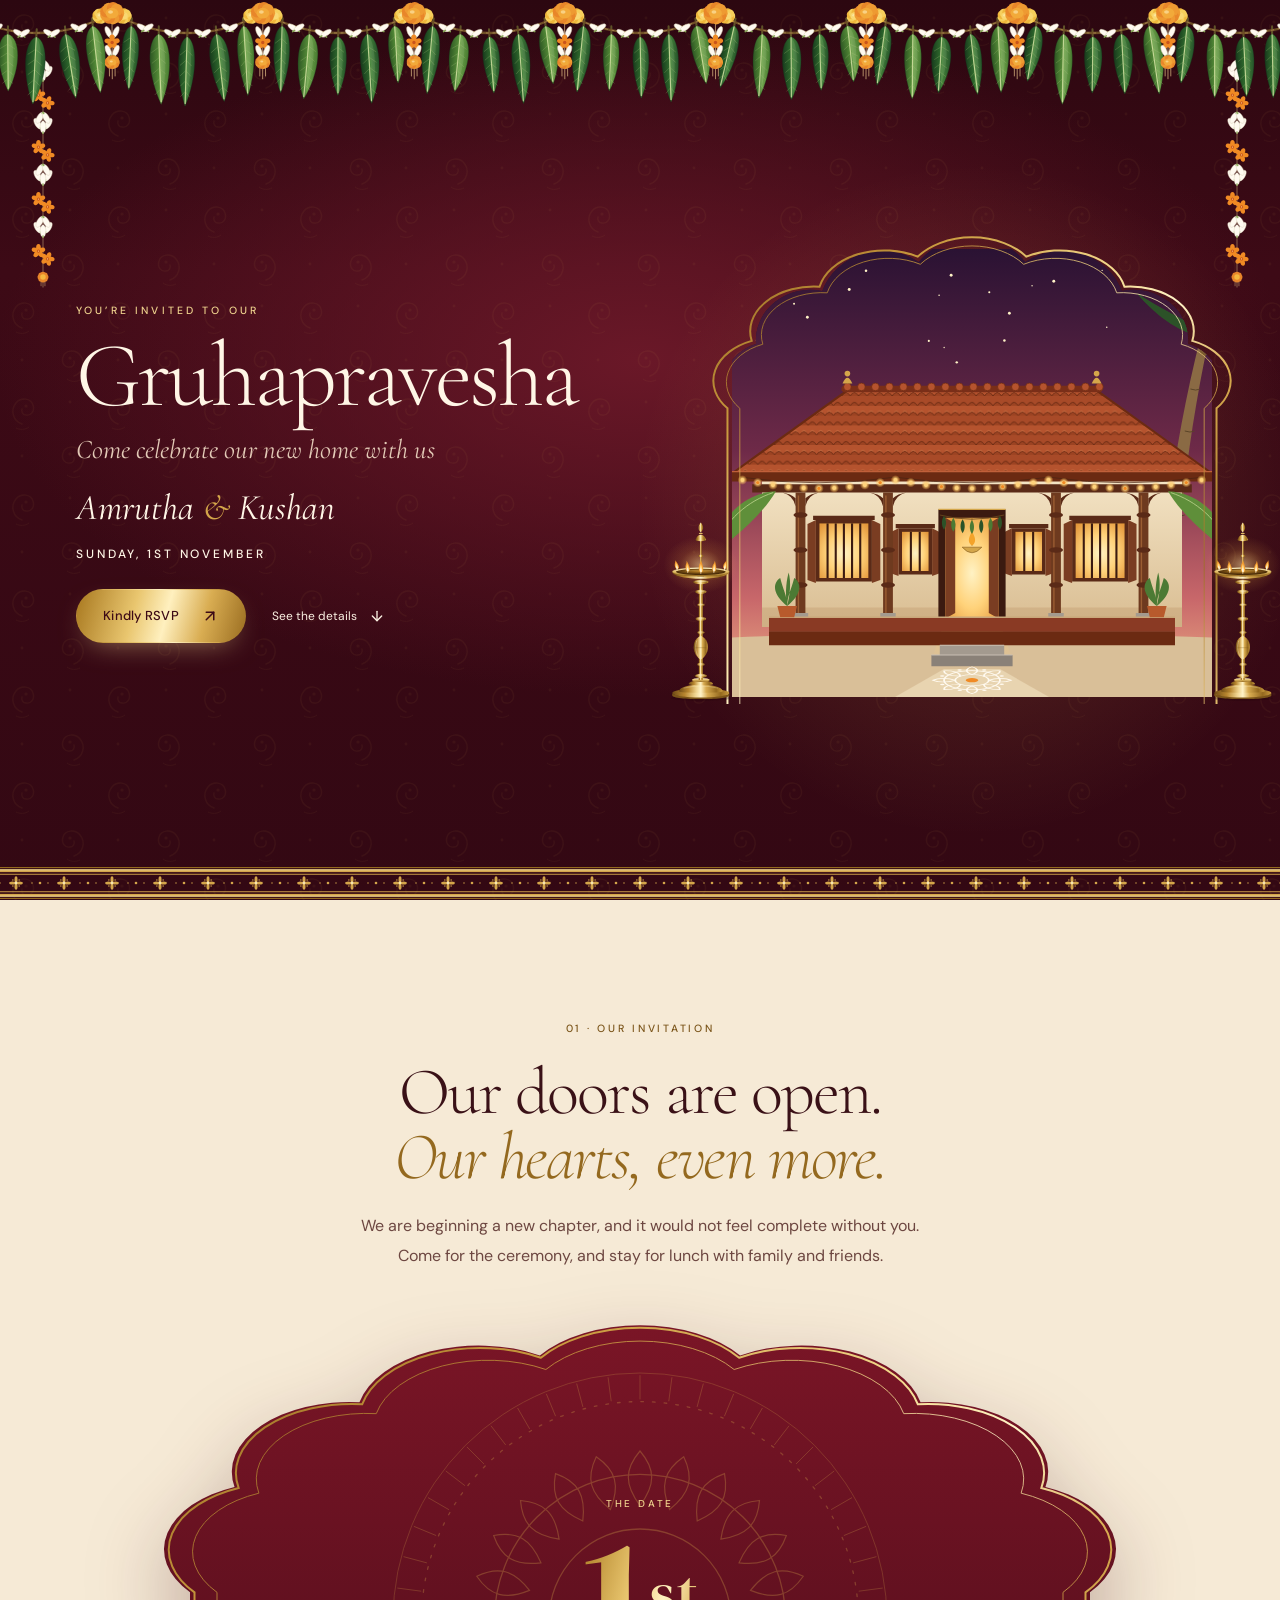
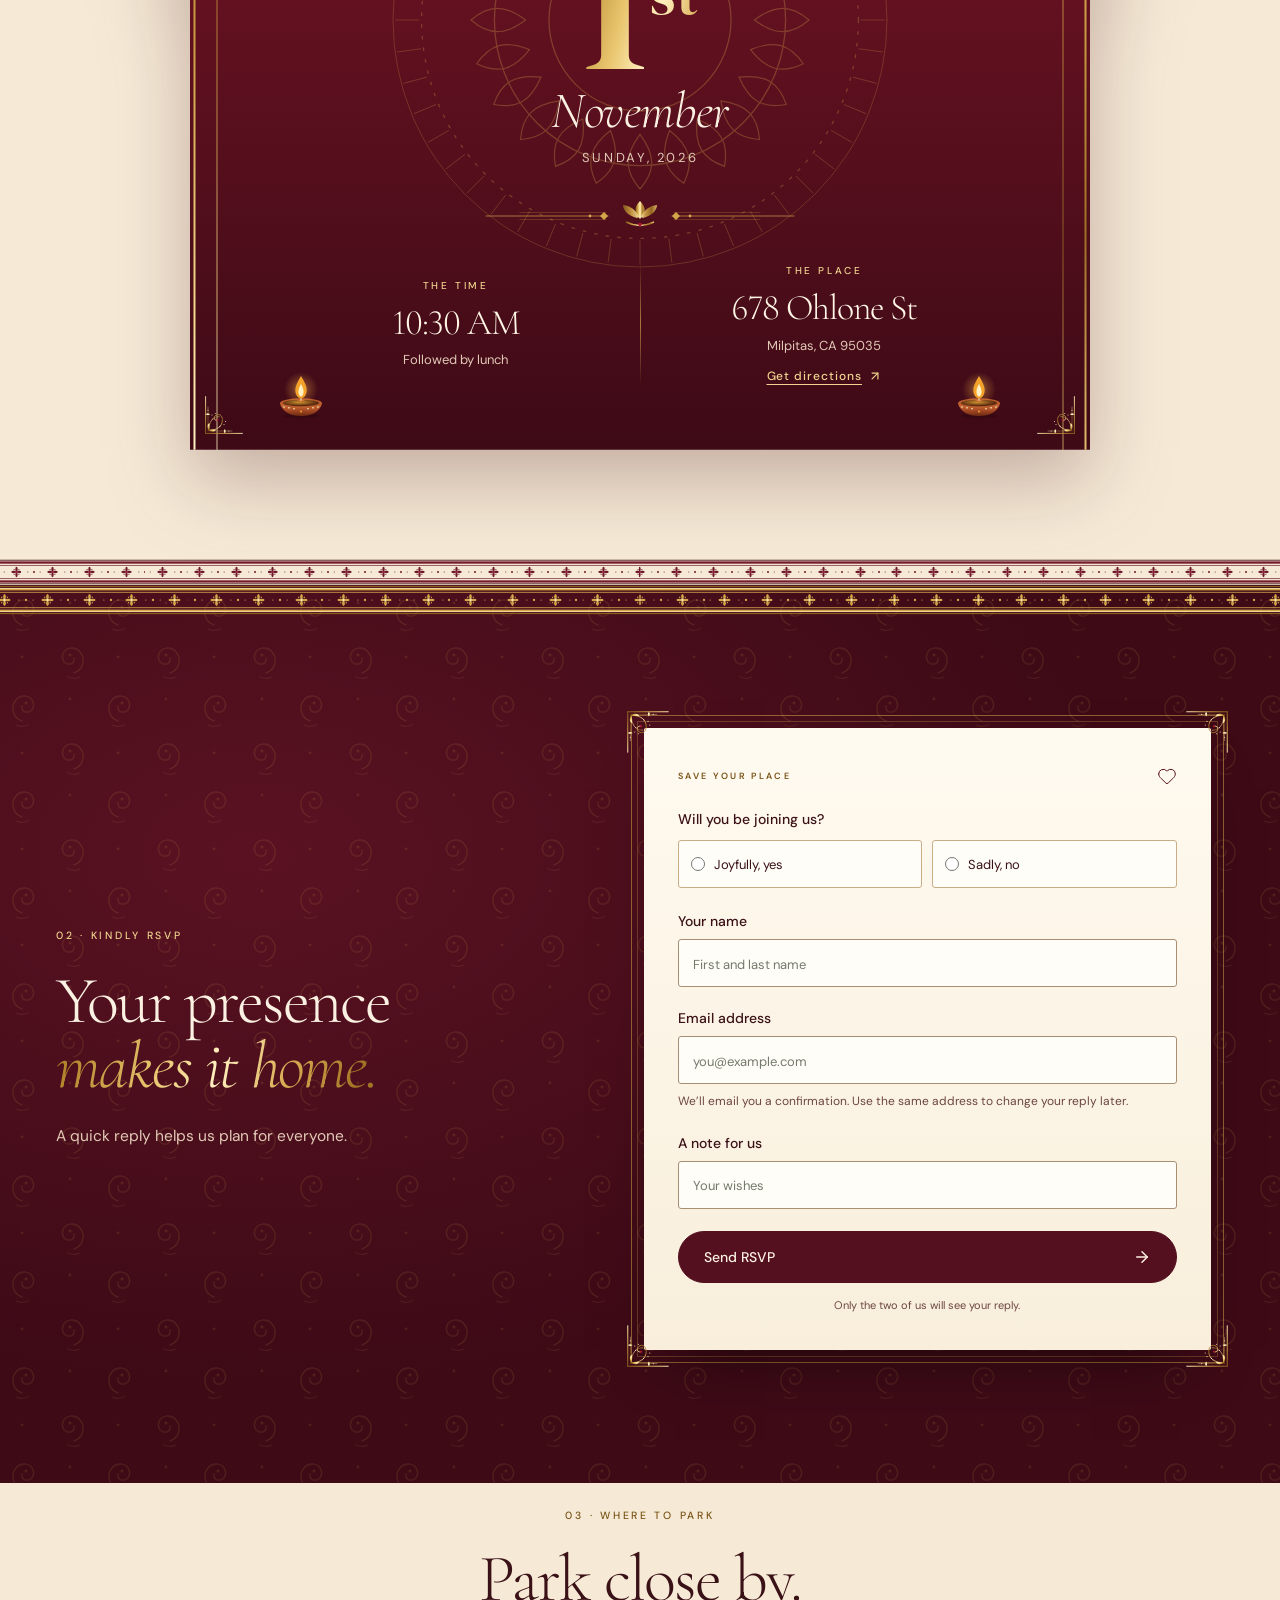
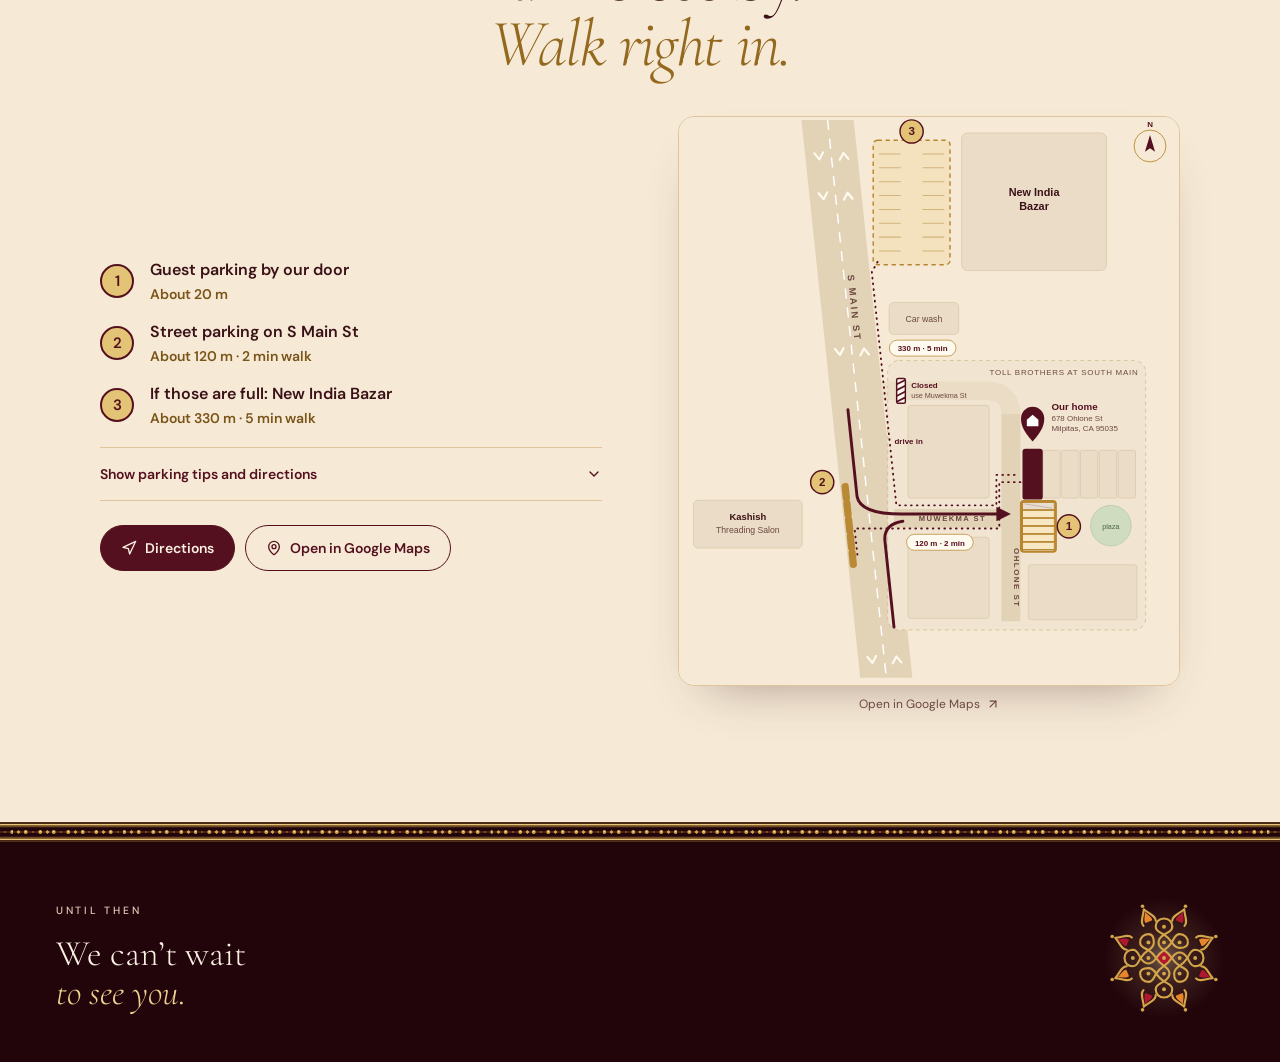
==== commit d890b2a0: "Update the invitation" ====
--- a/index.html
+++ b/index.html
@@ -21,7 +21,7 @@
     <link rel="icon" href="./favicon.ico" sizes="32x32" />
     <link rel="icon" type="image/svg+xml" href="./favicon.svg" />
     <link rel="apple-touch-icon" href="./apple-touch-icon.png" />
-    <script type="module" crossorigin src="./assets/index-DPPNl6QR.js"></script>
+    <script type="module" crossorigin src="./assets/index-I83OlTJK.js"></script>
     <link rel="stylesheet" crossorigin href="./assets/index-CiQ2J2nq.css">
   </head>
   <body><div id="root"></div></body>
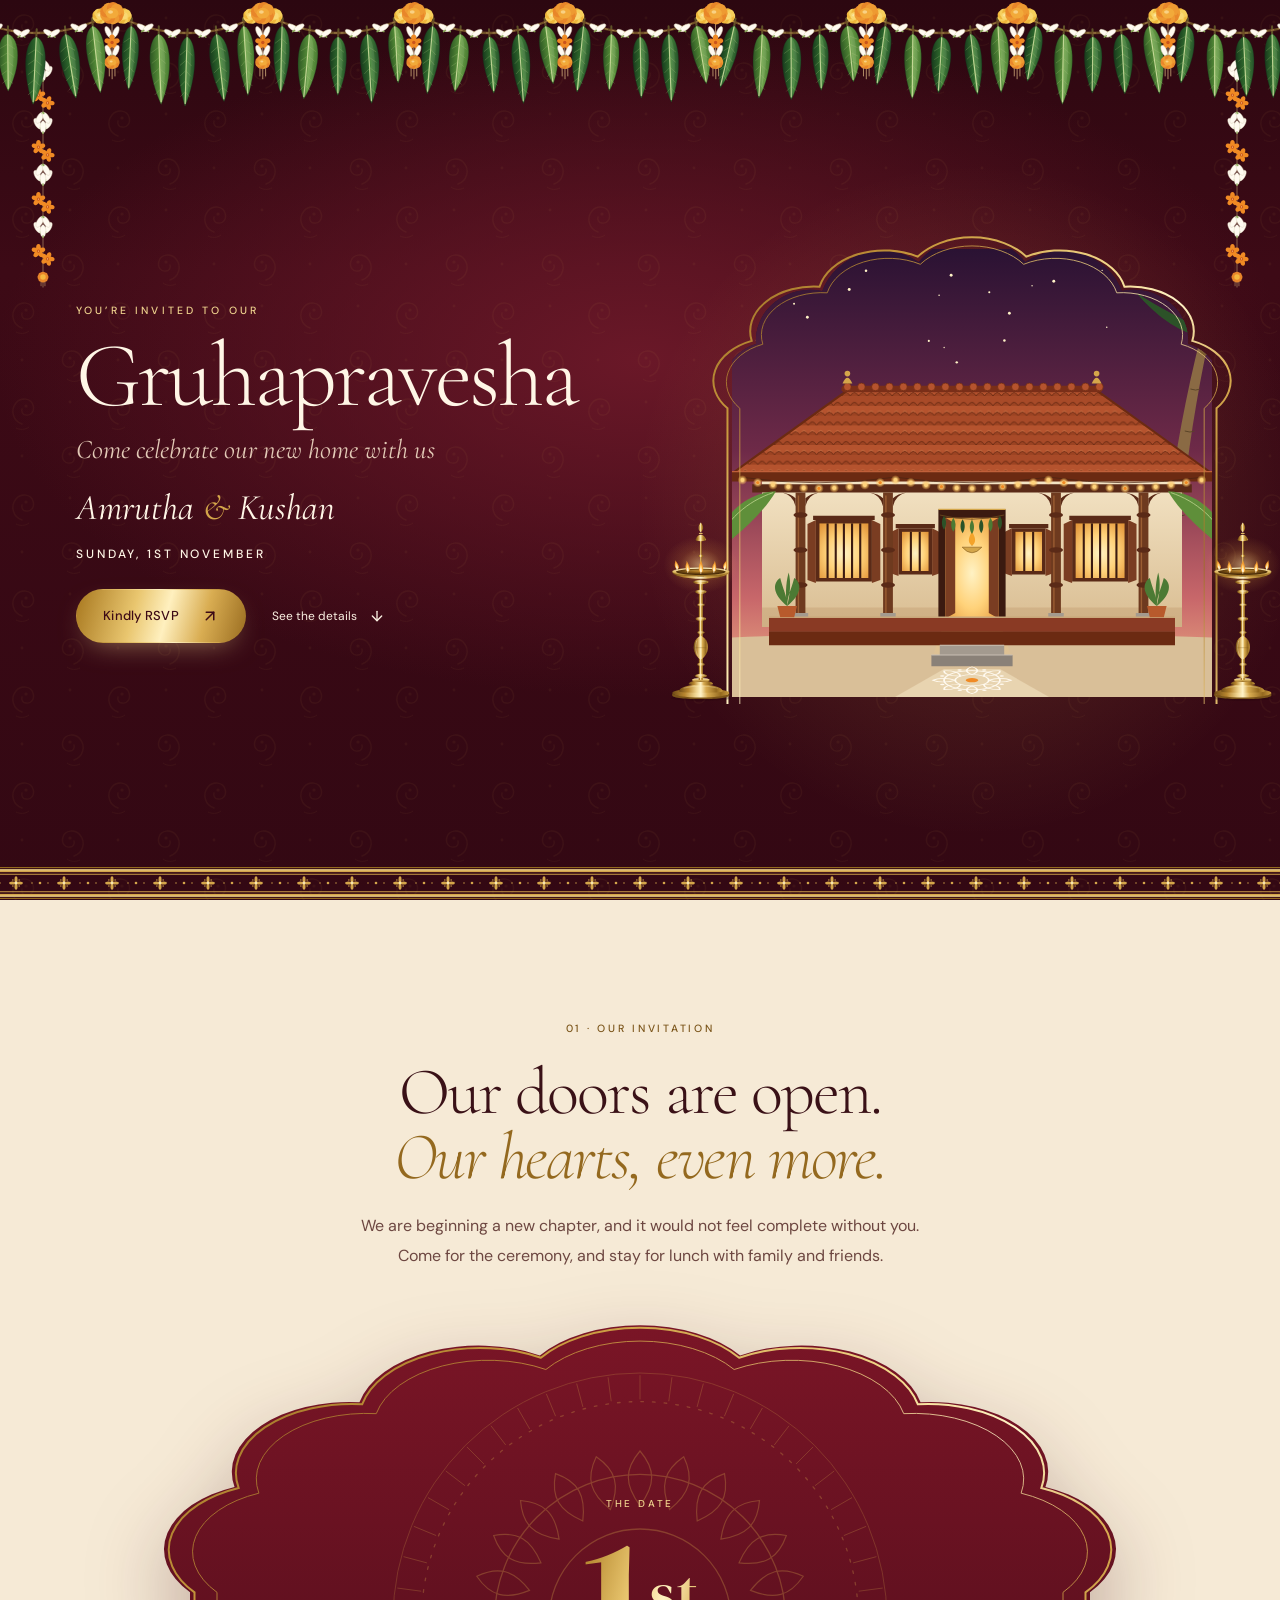
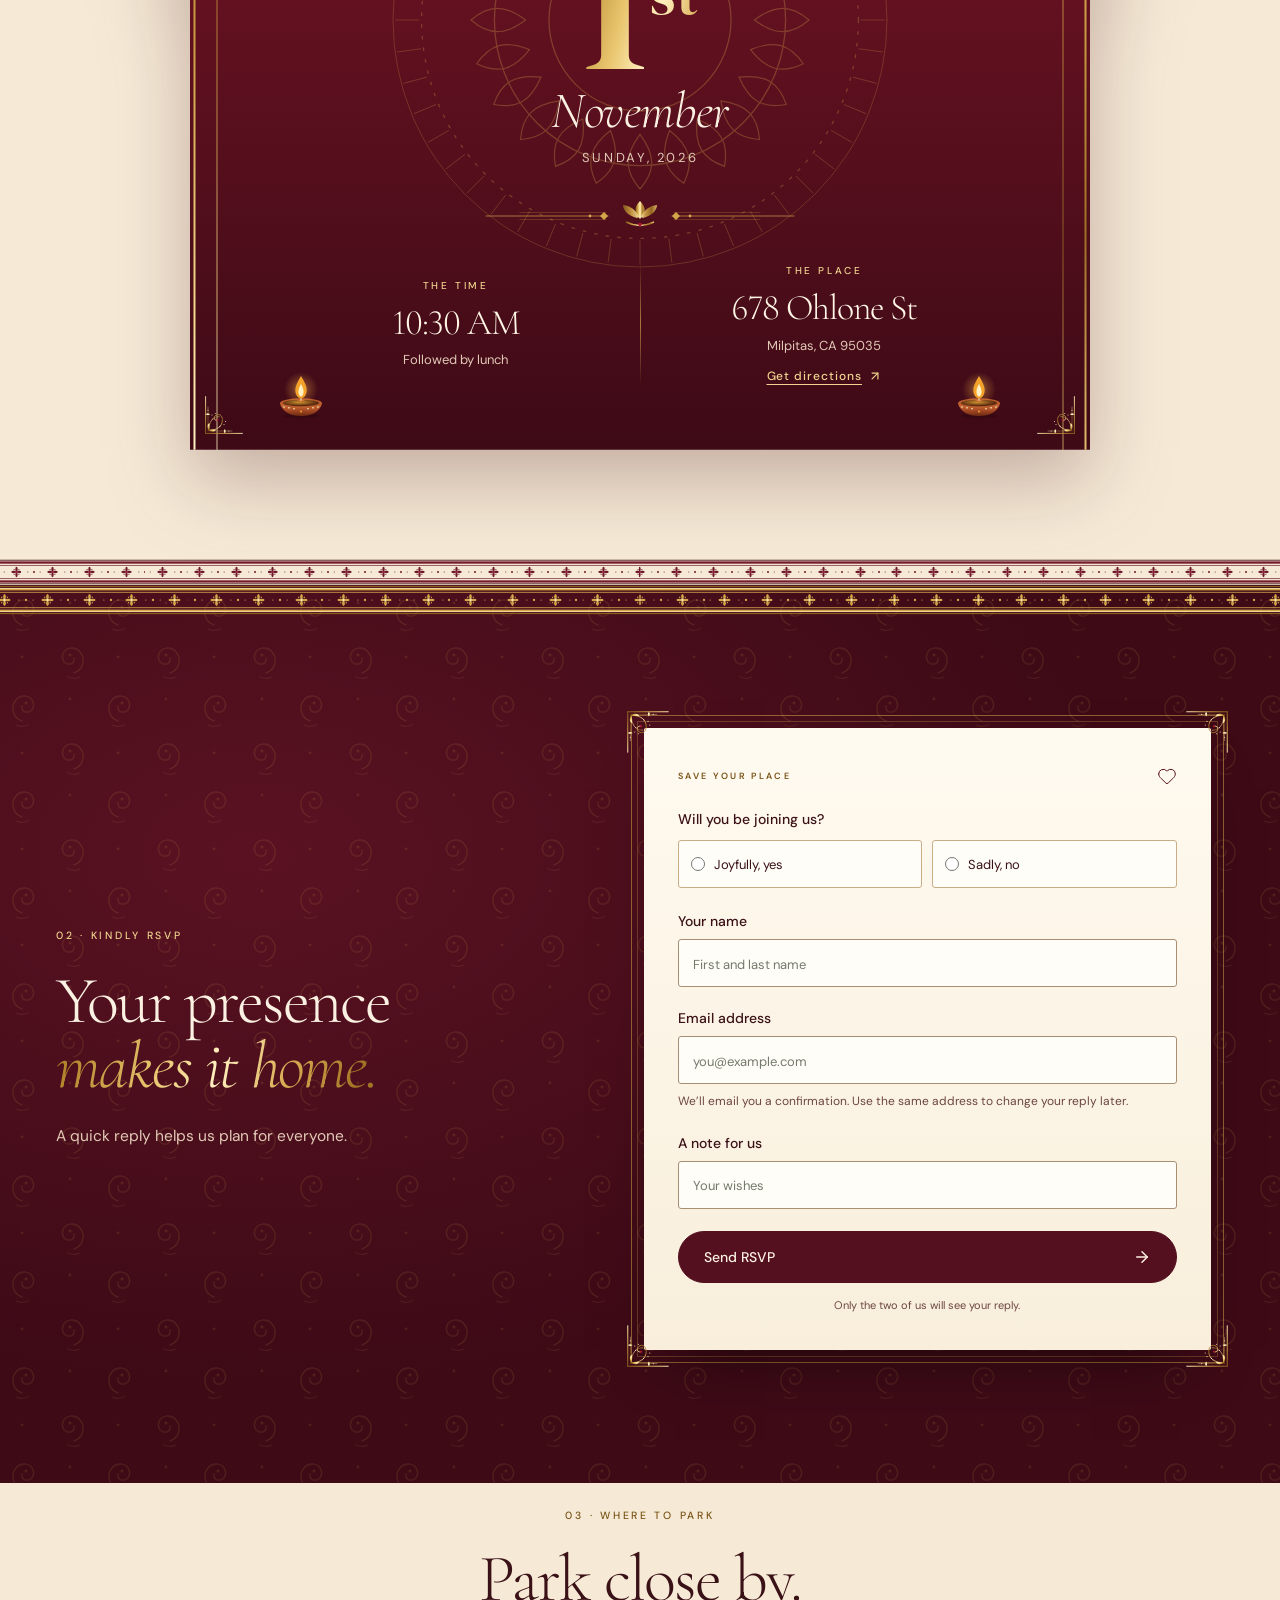
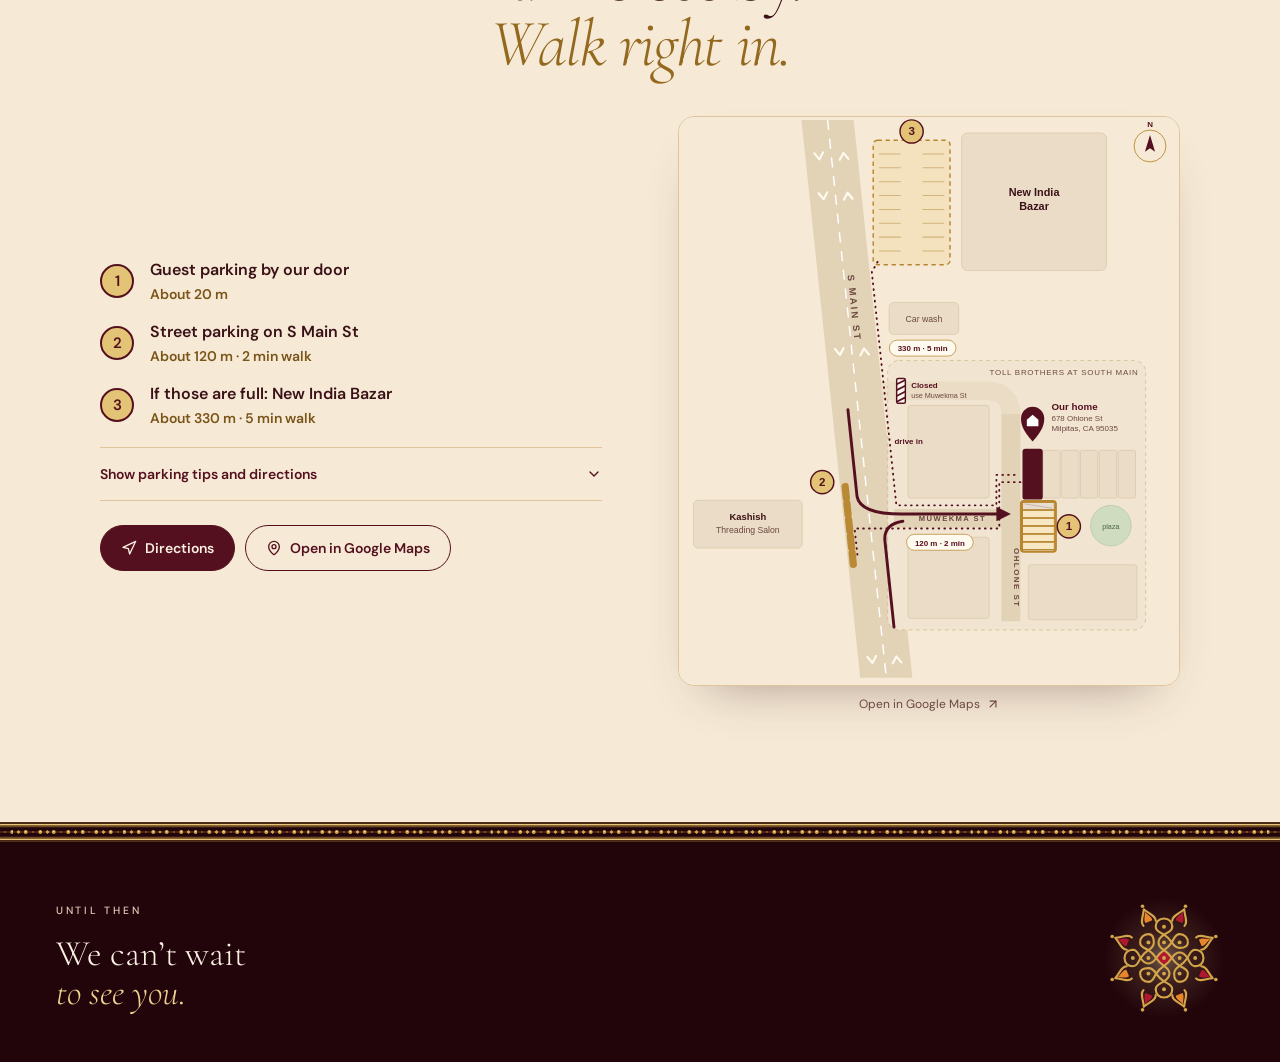
==== commit 86aa8ea5: "Update the invitation" ====
--- a/index.html
+++ b/index.html
@@ -10,8 +10,8 @@
     <meta property="og:title" content="Gruhapravesha · Amrutha &amp; Kushan" />
     <meta property="og:description" content="You’re invited · November 1 · 10:30 AM · followed by lunch. Kindly RSVP." />
     <meta property="og:type" content="website" />
-    <meta property="og:url" content="https://amrutha-kushan.github.io/" />
-    <meta property="og:image" content="https://amrutha-kushan.github.io/og-image.jpg" />
+    <meta property="og:url" content="https://amruthakushan.com/" />
+    <meta property="og:image" content="https://amruthakushan.com/og-image.jpg" />
     <meta property="og:image:type" content="image/jpeg" />
     <meta property="og:image:width" content="1200" />
     <meta property="og:image:height" content="630" />
@@ -21,7 +21,7 @@
     <link rel="icon" href="./favicon.ico" sizes="32x32" />
     <link rel="icon" type="image/svg+xml" href="./favicon.svg" />
     <link rel="apple-touch-icon" href="./apple-touch-icon.png" />
-    <script type="module" crossorigin src="./assets/index-I83OlTJK.js"></script>
+    <script type="module" crossorigin src="./assets/index-CM8Lkiuh.js"></script>
     <link rel="stylesheet" crossorigin href="./assets/index-CiQ2J2nq.css">
   </head>
   <body><div id="root"></div></body>
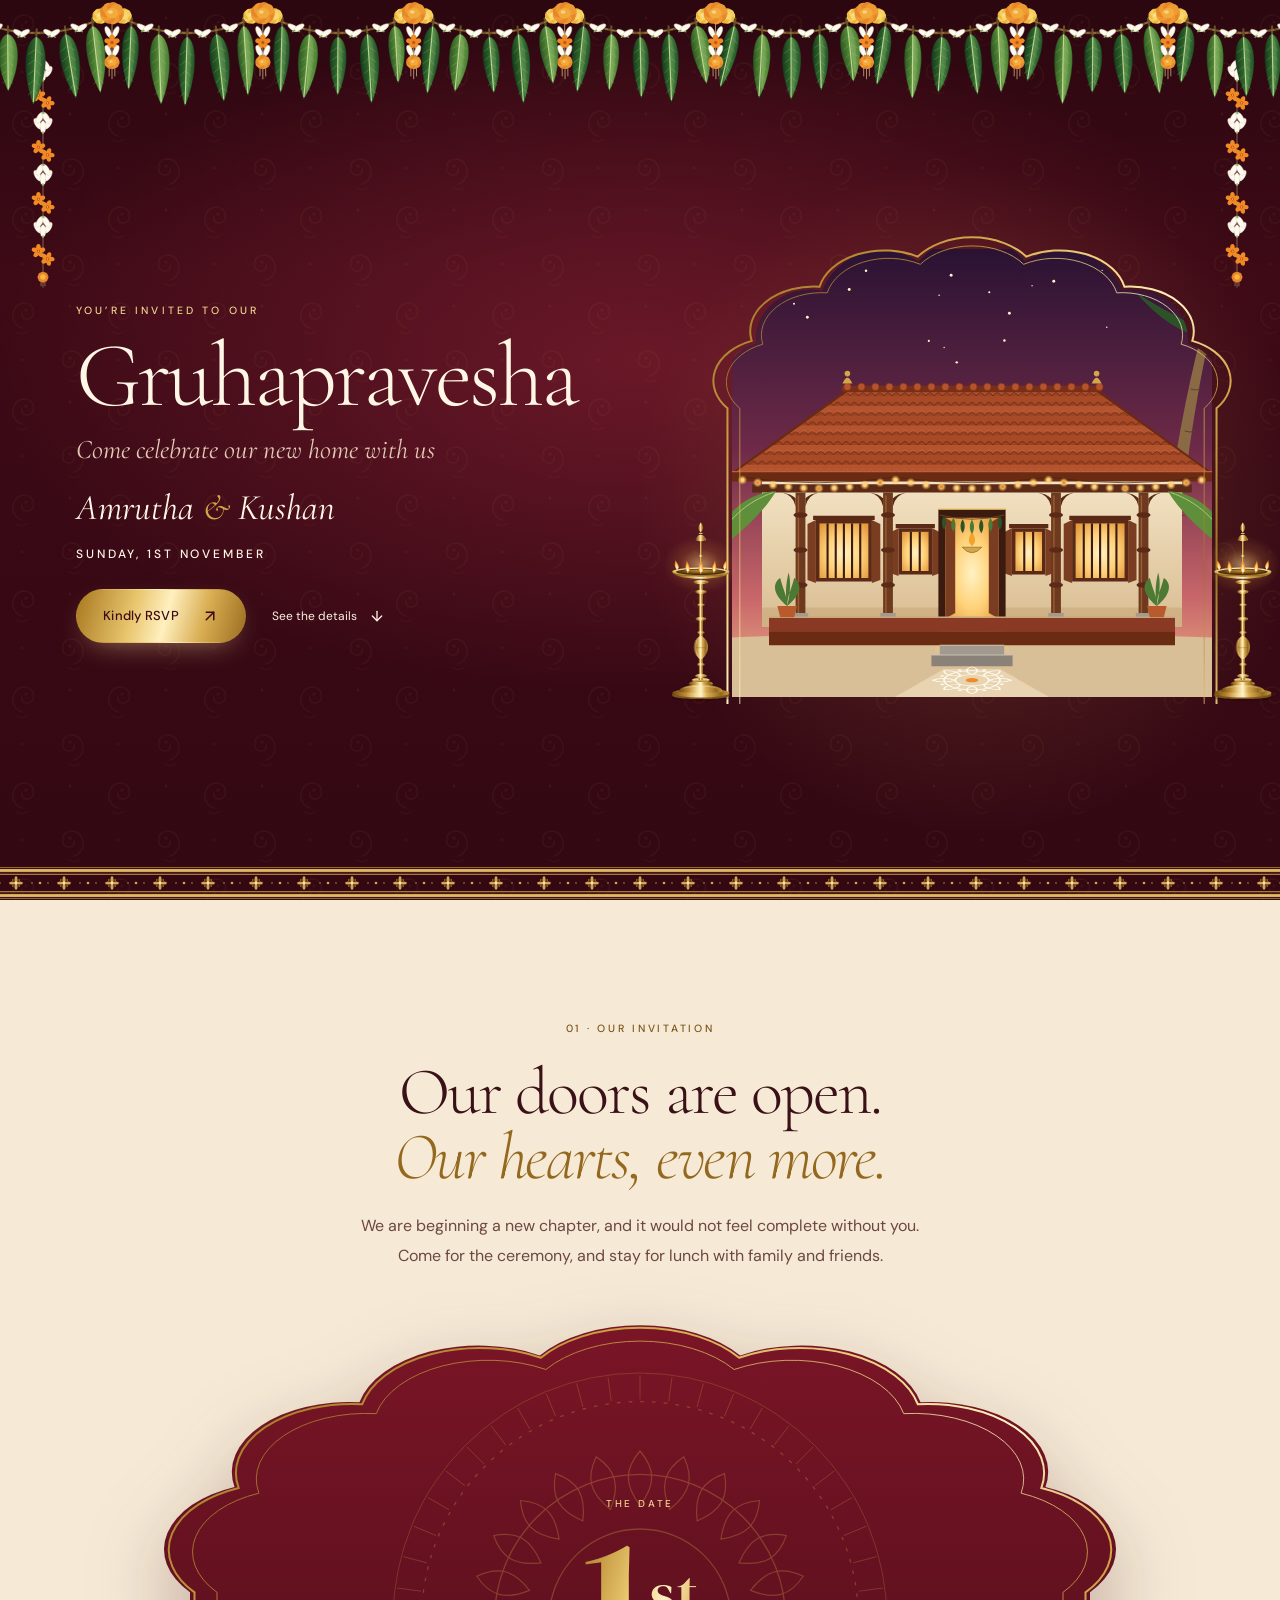
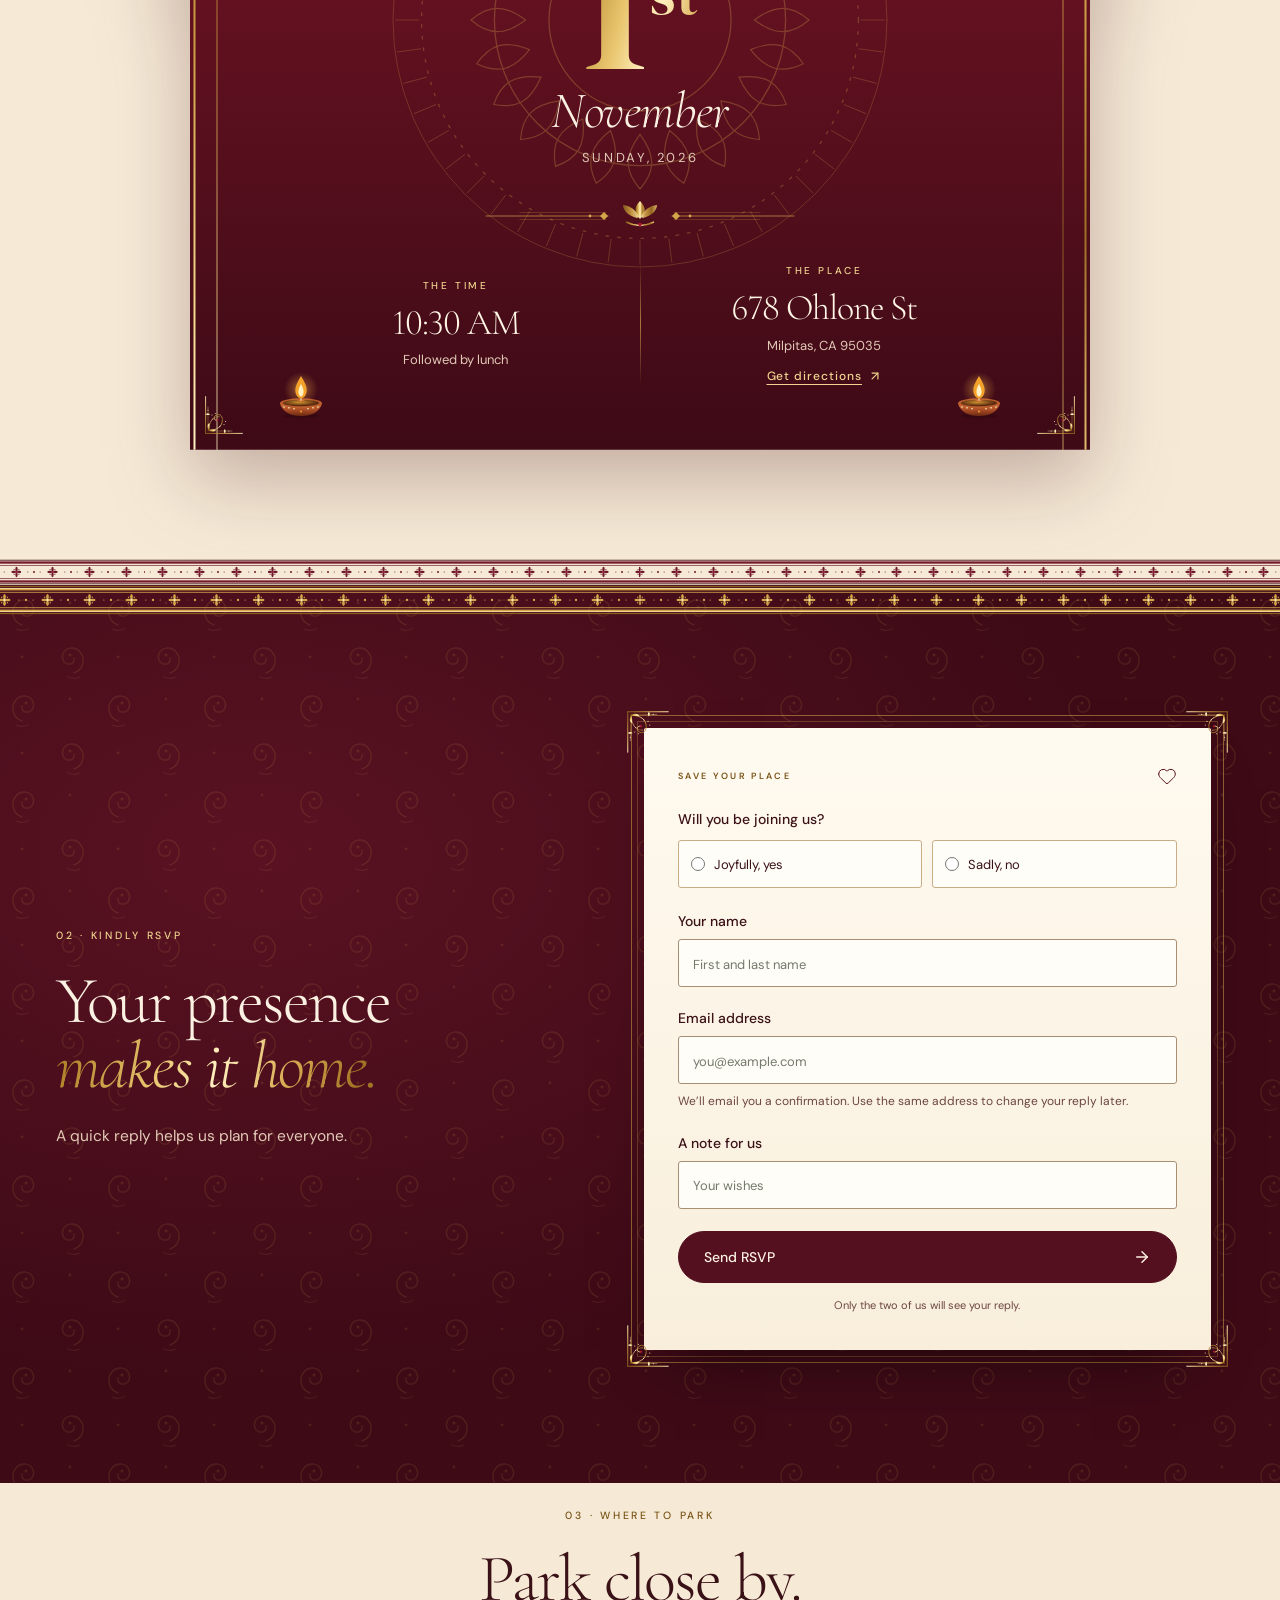
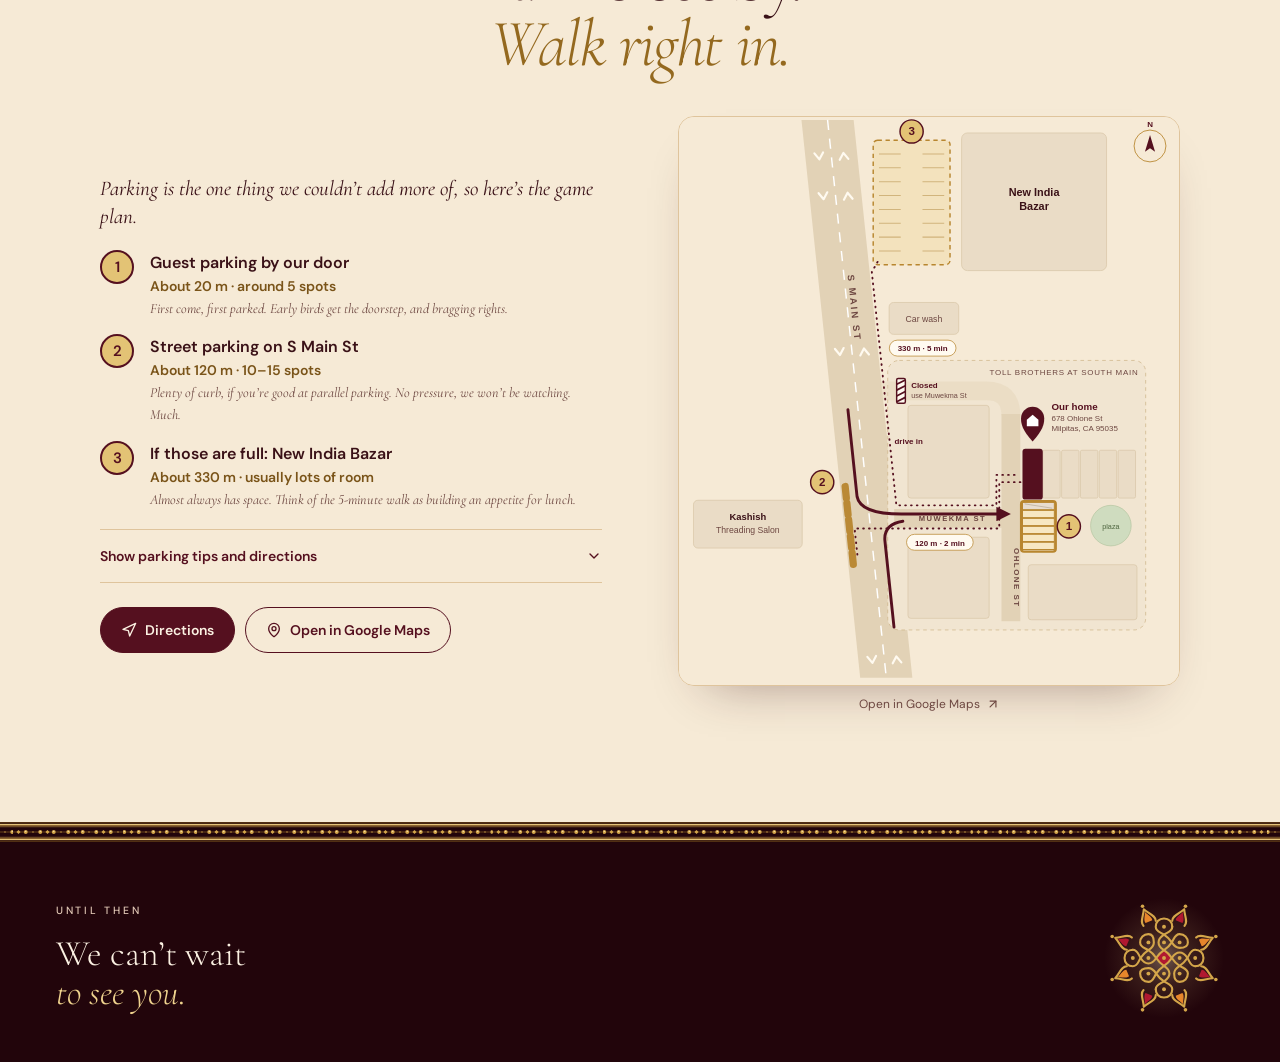
==== commit 336a4329: "Update the invitation" ====
--- a/index.html
+++ b/index.html
@@ -21,8 +21,8 @@
     <link rel="icon" href="./favicon.ico" sizes="32x32" />
     <link rel="icon" type="image/svg+xml" href="./favicon.svg" />
     <link rel="apple-touch-icon" href="./apple-touch-icon.png" />
-    <script type="module" crossorigin src="./assets/index-CM8Lkiuh.js"></script>
-    <link rel="stylesheet" crossorigin href="./assets/index-CiQ2J2nq.css">
+    <script type="module" crossorigin src="./assets/index-BdTCmi5p.js"></script>
+    <link rel="stylesheet" crossorigin href="./assets/index-CvIzMwXL.css">
   </head>
   <body><div id="root"></div></body>
 </html>
--- a/assets/index-CvIzMwXL.css
+++ b/assets/index-CvIzMwXL.css
@@ -0,0 +1 @@
+@font-face{font-family:DM Sans;font-style:normal;font-display:swap;font-weight:400;src:url(./dm-sans-latin-ext-400-normal-BtiwyxMk.woff2)format("woff2"),url(./dm-sans-latin-ext-400-normal-BjWJ59Pq.woff)format("woff");unicode-range:U+100-2BA,U+2BD-2C5,U+2C7-2CC,U+2CE-2D7,U+2DD-2FF,U+304,U+308,U+329,U+1D00-1DBF,U+1E00-1E9F,U+1EF2-1EFF,U+2020,U+20A0-20AB,U+20AD-20C0,U+2113,U+2C60-2C7F,U+A720-A7FF}@font-face{font-family:DM Sans;font-style:normal;font-display:swap;font-weight:400;src:url(./dm-sans-latin-400-normal-CW0RaeGs.woff2)format("woff2"),url(./dm-sans-latin-400-normal-BwCSEQnW.woff)format("woff");unicode-range:U+??,U+131,U+152-153,U+2BB-2BC,U+2C6,U+2DA,U+2DC,U+304,U+308,U+329,U+2000-206F,U+20AC,U+2122,U+2191,U+2193,U+2212,U+2215,U+FEFF,U+FFFD}@font-face{font-family:DM Sans;font-style:normal;font-display:swap;font-weight:500;src:url(./dm-sans-latin-ext-500-normal-BJfUCQsA.woff2)format("woff2"),url(./dm-sans-latin-ext-500-normal-DR84L5F-.woff)format("woff");unicode-range:U+100-2BA,U+2BD-2C5,U+2C7-2CC,U+2CE-2D7,U+2DD-2FF,U+304,U+308,U+329,U+1D00-1DBF,U+1E00-1E9F,U+1EF2-1EFF,U+2020,U+20A0-20AB,U+20AD-20C0,U+2113,U+2C60-2C7F,U+A720-A7FF}@font-face{font-family:DM Sans;font-style:normal;font-display:swap;font-weight:500;src:url(./dm-sans-latin-500-normal-B9HHJjqV.woff2)format("woff2"),url(./dm-sans-latin-500-normal-Dr3UlScf.woff)format("woff");unicode-range:U+??,U+131,U+152-153,U+2BB-2BC,U+2C6,U+2DA,U+2DC,U+304,U+308,U+329,U+2000-206F,U+20AC,U+2122,U+2191,U+2193,U+2212,U+2215,U+FEFF,U+FFFD}@font-face{font-family:DM Sans;font-style:normal;font-display:swap;font-weight:600;src:url(./dm-sans-latin-ext-600-normal-4vooXBpG.woff2)format("woff2"),url(./dm-sans-latin-ext-600-normal-DRtaDpgU.woff)format("woff");unicode-range:U+100-2BA,U+2BD-2C5,U+2C7-2CC,U+2CE-2D7,U+2DD-2FF,U+304,U+308,U+329,U+1D00-1DBF,U+1E00-1E9F,U+1EF2-1EFF,U+2020,U+20A0-20AB,U+20AD-20C0,U+2113,U+2C60-2C7F,U+A720-A7FF}@font-face{font-family:DM Sans;font-style:normal;font-display:swap;font-weight:600;src:url(./dm-sans-latin-600-normal-Aqo67rzb.woff2)format("woff2"),url(./dm-sans-latin-600-normal-BmdmIIQ2.woff)format("woff");unicode-range:U+??,U+131,U+152-153,U+2BB-2BC,U+2C6,U+2DA,U+2DC,U+304,U+308,U+329,U+2000-206F,U+20AC,U+2122,U+2191,U+2193,U+2212,U+2215,U+FEFF,U+FFFD}:root{color:#24362e;font-synthesis:none;text-rendering:optimizelegibility;-webkit-font-smoothing:antialiased;--paper:#f7f4ec;--surface:#fffdfa;--stone:#efeadf;--ink:#24362e;--green:#173c34;--muted:#59695c;--clay:#9c4f38;--brass:#a67c42;--line:#d9d2c4;--error:#9c3f35;background:#f7f4ec;font-family:DM Sans,sans-serif}*{box-sizing:border-box}body{margin:0}button,input,textarea,select{font:inherit}button,a{-webkit-tap-highlight-color:transparent}a{color:inherit;text-decoration:none}button{cursor:pointer}button:disabled{cursor:wait}button:disabled:not(.submit-rsvp){cursor:not-allowed}button{color:inherit}img{max-width:100%;display:block}h1,h2,h3,p,figure{margin:0}button:focus-visible,a:focus-visible,input:focus-visible,textarea:focus-visible,select:focus-visible{outline:2px solid var(--green);outline-offset:4px}::selection{color:var(--green);background:#d8dfcb}.eyebrow{letter-spacing:2.4px;font-size:10px;font-weight:600;line-height:1.7;display:block}.button{background:var(--green);min-height:54px;color:var(--paper);border:1px solid var(--green);border-radius:3px;justify-content:center;align-items:center;gap:26px;padding:15px 25px;font-size:13px;font-weight:500;transition:background .18s,transform .18s;display:inline-flex}.button:hover{background:#102f29}.button:active{transform:translateY(1px)}.button svg{flex-shrink:0}.text-link{text-underline-offset:5px;background:0 0;border:0;align-items:center;gap:10px;padding:8px 0;font-size:12px;font-weight:500;display:inline-flex}.text-link:hover{text-decoration:underline}.wordmark{letter-spacing:-1.8px;font-family:DM Serif Display,Georgia,serif;font-size:38px}.wordmark>span{color:var(--clay)}.app-loading{text-align:center;flex-direction:column;justify-content:center;align-items:center;gap:20px;min-height:100vh;padding:32px;display:flex}.app-loading p{color:var(--muted)}.skip-link{z-index:30;background:var(--green);color:var(--paper);padding:15px;position:fixed;top:-80px;left:20px}.skip-link:focus{top:15px}h1,h2,h3{font-family:DM Serif Display,Georgia,serif;font-weight:400}h1{letter-spacing:-2.8px;font-size:clamp(54px,5.9vw,82px);line-height:1.055}h1>span{display:block}h2{letter-spacing:-1.5px;font-size:clamp(36px,4vw,55px);line-height:1.14}h2 em{color:var(--clay);font-weight:400}.rsvp-card{background:var(--paper);color:var(--ink);border-radius:5px;min-width:0;padding:36px;position:relative}.form-heading{justify-content:space-between;align-items:center;margin-bottom:24px;display:flex}.form-heading svg{color:var(--clay)}.form-heading .eyebrow{font-size:9px}.form-preview-note{color:var(--muted);margin-top:-9px;padding-bottom:20px;font-size:11px;line-height:1.6}.attendance-field{border:0;min-width:0;margin:0 0 24px;padding:0}.attendance-field legend{margin-bottom:12px;padding:0;font-size:12px;font-weight:500}.attendance-options{gap:10px;display:flex}.attendance-option{cursor:pointer;border:1px solid #bbbdae;border-radius:3px;flex:1;align-items:center;gap:9px;min-height:48px;padding:10px 12px;font-size:11px;display:flex}.attendance-option.selected{border-color:var(--green);background:#e7ebdf}.attendance-option input{accent-color:var(--green);width:14px;height:14px;margin:0}.attendance-option>svg{flex-shrink:0;margin-left:auto}.form-field{margin-bottom:22px}.form-field label{margin-bottom:9px;font-size:12px;font-weight:500;display:block}.form-field>input{background:var(--surface);width:100%;height:48px;color:var(--ink);border:1px solid #7d8476;border-radius:3px;padding:12px 14px;font-size:16px}.form-field>input::placeholder{color:#737a6c;font-size:13px}.form-field>input[readonly]{background:#eaece3}.field-help{color:var(--muted);margin-top:7px;font-size:10px;line-height:1.7}.form-field input[aria-invalid=true]{border-color:var(--error)}.field-error{color:var(--error);margin-top:7px;font-size:11px;line-height:1.6}.party-field{flex-wrap:wrap;justify-content:space-between;align-items:center;gap:12px;display:flex}.party-field label{margin-bottom:2px}.party-field .field-help{margin:0}.party-field>.field-error{width:100%}.stepper{background:var(--surface);border:1px solid #7d8476;border-radius:3px;align-items:center;height:46px;display:flex}.stepper button{background:0 0;border:0;justify-content:center;align-items:center;width:44px;height:44px;display:flex}.stepper button:disabled{opacity:.4}.stepper input{text-align:center;width:40px;color:var(--ink);background:0 0;border:0;font-size:16px}.submit-rsvp{justify-content:space-between;width:100%;min-height:52px}.submit-rsvp:disabled{opacity:.65}.form-footnote{text-align:center;color:var(--muted);margin-top:15px;font-size:9px}.form-error{color:var(--error);background:#f5e9dd;border:1px solid #d6b9a9;border-radius:3px;margin-bottom:18px;padding:12px;font-size:12px;line-height:1.6}.reminders-check{align-items:center;gap:8px;min-height:30px;margin-bottom:22px;font-size:12px;display:flex}.reminders-check input{accent-color:var(--green)}.recovery{text-align:center;margin-top:16px}.recovery>.text-link{font-size:10px}.confirmation{text-align:center;padding-block:42px}.confirmation-seal{background:#e6eadc;border:1px solid #d4dac9;border-radius:50%;justify-content:center;align-items:center;width:62px;height:62px;margin:0 auto 23px;display:flex}.confirmation .eyebrow{font-size:8px}.confirmation h3{letter-spacing:-1px;margin-top:16px;font-size:38px;line-height:1.1}.confirmation h3:focus{outline:none}.confirmation>p{color:var(--muted);margin-top:16px;font-size:13px;line-height:1.8}.confirmation-details{border-block:1px solid var(--line);flex-direction:column;gap:5px;margin-block:25px;padding-block:20px;font-size:12px;display:flex}.confirmation-details strong{font-family:DM Serif Display,Georgia,serif;font-size:23px;font-weight:400}.confirmation>p.fine-print{margin-bottom:20px;font-size:11px}.confirmation .button{width:100%;font-size:12px}.confirmation-actions{flex-wrap:wrap;justify-content:center;gap:15px;margin-top:16px;display:flex}.confirmation-actions .text-link,.copy-response{font-size:10px}.copy-response{margin-top:15px}.confirmation .optout-button{margin-top:12px;font-size:11px}.confirmation .optout-note{border:1px solid var(--line);background:#ececdf;padding:10px;font-size:11px}@media (max-width:1099px){h1{letter-spacing:-2.4px;font-size:64px}.rsvp-card{padding:28px}}@media (max-width:767px){h2{letter-spacing:-1.1px;font-size:38px}.rsvp-card{padding:25px 23px}.form-heading{margin-bottom:23px}.form-field label,.attendance-field legend{font-size:13px}.attendance-option{gap:7px;padding:11px 10px;font-size:12px}.field-help{font-size:11px}.form-footnote{font-size:10px}.form-preview-note{font-size:11px}.form-field{margin-bottom:21px}.confirmation h3{font-size:35px}.confirmation>p{font-size:13px}}@media (max-width:359px){.rsvp-card{padding:22px 17px}.attendance-option{gap:6px;font-size:11px}.attendance-option>svg{width:13px}h2{font-size:35px}}@media (prefers-reduced-motion:reduce){*,:before,:after{scroll-behavior:auto!important;transition:none!important;animation:none!important}}@media print{.rsvp-card,.skip-link{display:none!important}}.form-field label,.attendance-field legend{font-size:14px}.attendance-option{font-size:13px}.field-help,.field-error,.form-preview-note{font-size:12px}.form-footnote{font-size:11px}.submit-rsvp{font-size:14px}.confirmation-details{overflow-wrap:anywhere}.gruha .gp-rsvp-loading{text-align:center;align-content:center;justify-items:center;gap:10px;min-height:460px;display:grid}.gruha .gp-rsvp-loading h3{color:var(--gp-ink);font:400 30px/1.15 Cormorant Garamond,Georgia,serif}.gruha .gp-rsvp-loading p{color:var(--gp-ink-muted);font-size:13px}.gruha .gp-loader{gap:8px;margin-bottom:8px;display:flex}.gruha .gp-loader span{background:var(--gp-gold);opacity:.35;border-radius:50%;width:9px;height:9px}.gruha .gp-skeleton{gap:12px;width:min(100%,320px);margin-top:22px;display:grid}.gruha .gp-skeleton span{background:#f1e4cc;border-radius:3px;height:44px}.gruha .gp-skeleton span:first-child{width:70%;height:48px}.gruha .gp-welcome-back{border-left:2px solid var(--gp-gold);color:var(--gp-ink);background:#f8ecd6;margin:-6px 0 22px;padding:12px 14px;font-size:13px;line-height:1.6}.gruha .gp-welcome-back strong{font-weight:600}@media (prefers-reduced-motion:no-preference){.gruha[data-motion] .gp-loader span{animation:1.2s ease-in-out infinite gp-loader!important}.gruha[data-motion] .gp-loader span:nth-child(2){animation-delay:.2s!important}.gruha[data-motion] .gp-loader span:nth-child(3){animation-delay:.4s!important}.gruha[data-motion] .rsvp-card.gp-rsvp-reveal{animation:.45s ease-out both gp-reveal!important}}@keyframes gp-loader{0%,to{opacity:.3;transform:scale(.85)}50%{opacity:1;transform:scale(1)}}@keyframes gp-reveal{0%{opacity:0;transform:translateY(8px)}}.gruha .gp-calendar{cursor:pointer;border:1px solid var(--gp-maroon-mid);min-height:46px;color:var(--gp-maroon-mid);background:#fffdf7;border-radius:100px;justify-content:center;align-items:center;gap:10px;margin:0 0 22px;padding:11px 22px;font-family:inherit;font-size:14px;font-weight:600;display:inline-flex}.gruha .gp-calendar:hover{background:#f6e3d8}.gruha .gp-cal-ask{width:min(100% - 32px,380px);max-width:none;color:var(--gp-ink);text-align:center;background:linear-gradient(#fffaf0,#f8eedb);border:1px solid #e0c99f;border-radius:16px;padding:30px 26px 20px;box-shadow:0 30px 80px -24px #000000b3}.gruha .gp-cal-ask::backdrop{background:#22050ba8}.gruha .gp-cal-ask-icon{width:58px;height:58px;color:var(--gp-maroon-mid);background:linear-gradient(135deg,#f3d68c,#c99a3e);border-radius:50%;place-items:center;margin-bottom:14px;display:inline-grid}.gruha .gp-cal-ask h3{letter-spacing:-.01em;color:var(--gp-ink);margin:0 0 8px;font:400 30px/1.15 Cormorant Garamond,Georgia,serif}.gruha .gp-cal-ask p{color:var(--gp-ink-muted);margin:0 0 22px;font-size:14px;line-height:1.6}.gruha .gp-cal-ask-actions{gap:6px;display:grid}.gruha .gp-cal-ask .button{background:var(--gp-maroon-mid);border-color:var(--gp-maroon-mid);width:100%;color:var(--gp-ivory);border-radius:100px;justify-content:center;gap:14px}.gruha .gp-cal-ask-no{min-height:44px;color:var(--gp-ink-muted);text-underline-offset:4px;cursor:pointer;background:0 0;border:0;font:500 14px DM Sans,sans-serif;text-decoration:underline}@media (max-width:600px){.gruha .gp-cal-ask{margin:auto auto max(16px, env(safe-area-inset-bottom))}}.gruha .gp-parking{background:var(--gp-sandal);color:var(--gp-ink);padding:24px 0 110px;position:relative}.gruha .gp-parking .gp-section-head{text-align:center;margin-bottom:40px}.gruha .gp-parking .gp-section-head>.gp-label{color:var(--gp-gold-dk);margin-bottom:20px}.gruha .gp-parking .gp-h2 em{color:var(--gp-gold-ink)}.gruha .gp-parking-grid{grid-template-columns:minmax(0,1fr) minmax(0,1fr);align-items:center;gap:clamp(40px,6vw,88px);max-width:1080px;margin-inline:auto;display:grid}.gruha .gp-parking-info{order:-1}.gruha .gp-parking-map{width:min(100%,520px);color:var(--gp-ink-muted);justify-self:end;justify-items:center;gap:10px;font-size:12px;display:grid}.gruha .gp-parking-map span{align-items:center;gap:6px;display:inline-flex}.gruha .gp-parking-map img{border:1px solid var(--gp-sandal-line);border-radius:16px;width:100%;height:auto;display:block;box-shadow:0 24px 50px -30px #3a111773}.gruha .gp-parking-options{gap:14px;margin:0 0 18px;padding:0;list-style:none;display:grid}.gruha .gp-parking-options li{grid-template-columns:36px 1fr;align-items:start;gap:14px;display:grid}.gruha .gp-parking-badge{border:2px solid var(--gp-maroon-mid);width:34px;height:34px;color:var(--gp-maroon-mid);background:#e3c375;border-radius:50%;place-items:center;font-size:15px;font-weight:700;display:grid}.gruha .gp-parking h3{letter-spacing:0;color:var(--gp-ink);margin:2px 0;font:600 16px/1.35 DM Sans,sans-serif}.gruha .gp-parking-options p,.gruha .gp-parking-drive p{color:var(--gp-ink-muted);margin:0;font-size:14px;line-height:1.6}.gruha .gp-parking-distance{font-weight:600;color:var(--gp-gold-dk)!important}.gruha .gp-parking-drive{border:1px solid var(--gp-sandal-line);background:#fbf3e4;border-radius:12px;gap:8px;margin-bottom:24px;padding:20px 22px;display:grid}.gruha .gp-parking-drive strong{color:var(--gp-ink)}.gruha .gp-parking-links{flex-wrap:wrap;gap:10px;display:flex}.gruha .gp-parking-link{border:1px solid var(--gp-maroon-mid);min-height:46px;color:var(--gp-maroon-mid);border-radius:100px;align-items:center;gap:8px;padding:11px 20px;font-size:14px;font-weight:600;display:inline-flex}.gruha .gp-parking-link-primary{background:var(--gp-maroon-mid);color:var(--gp-ivory)}@media (max-width:900px){.gruha .gp-parking-grid{grid-template-columns:1fr;gap:32px}.gruha .gp-parking-info{order:0}.gruha .gp-parking-map{justify-self:stretch;width:100%}.gruha .gp-parking{padding-bottom:80px}}.gruha .gp-parking-more{border-top:1px solid var(--gp-sandal-line);border-bottom:1px solid var(--gp-sandal-line);margin-bottom:24px}.gruha .gp-parking-more summary{cursor:pointer;min-height:52px;color:var(--gp-maroon-mid);justify-content:space-between;align-items:center;gap:12px;font-size:14px;font-weight:600;list-style:none;display:flex}.gruha .gp-parking-more summary::-webkit-details-marker{display:none}.gruha .gp-parking-more[open] summary svg{transform:rotate(180deg)}.gruha .gp-parking-more-body{gap:16px;padding:4px 0 20px;display:grid}.gruha .gp-parking-tips{color:var(--gp-ink-muted);gap:10px;margin:0;padding-left:20px;font-size:14px;line-height:1.6;display:grid}.gruha .gp-parking-tips strong{color:var(--gp-ink);font-weight:600}.gruha .gp-parking-more .gp-parking-drive{margin-bottom:0}.gruha .gp-parking-note{text-align:left;color:var(--gp-ink);background:#f6e7cf;border:1px solid #e3cc9f;border-radius:10px;align-items:flex-start;gap:10px;margin:0 0 22px;padding:14px 16px;font-size:13.5px;line-height:1.6;display:flex}.gruha .gp-parking-note svg{color:var(--gp-maroon-mid);flex:none;margin-top:2px}.gruha .gp-parking-note a{color:var(--gp-maroon-mid);text-underline-offset:3px;font-weight:600;text-decoration:underline}.gruha .gp-parking-intro{color:var(--gp-ink);margin:0 0 18px;font:italic 400 21px/1.35 Cormorant Garamond,Georgia,serif}.gruha .gp-parking-quip{color:var(--gp-ink-muted);margin:3px 0 0;font:italic 400 17px/1.4 Cormorant Garamond,Georgia,serif}.gpo-rangoli{--kp:var(--gp-p,1);aspect-ratio:1;width:100%;display:block;position:relative;container:gpo-rangoli/inline-size}.gpo-rangoli>svg{width:100%;height:100%;display:block;overflow:visible}.gpo-rangoli-lines{stroke:#fffaf0;stroke-width:3.1px}.gpo-rangoli-line{--s:clamp(0, calc((var(--kp) - var(--a,0)) / var(--l,1)), 1);stroke-dasharray:1 2;stroke-dashoffset:calc((1 - var(--s)) * 1px);opacity:clamp(0, calc(var(--s) * 40), 1)}.gpo-rangoli-fine{stroke-width:1.6px}.gpo-rangoli-dot{--s:clamp(0, calc((var(--kp) - var(--a,0)) / .045), 1);fill:#fffaf0;transform-box:fill-box;transform-origin:50%;transform:scale(calc(var(--s) + 2.2 * var(--s) * (1 - var(--s))));opacity:var(--s)}.gpo-rangoli-fill{--s:clamp(0, calc((var(--kp) - var(--a,0)) / .07), 1);transform-box:fill-box;transform-origin:50%;transform:scale(calc(.35 + .65 * var(--s)));opacity:var(--s)}.gpo-rangoli-glow{opacity:clamp(0, calc((var(--kp) - .85) / .15), 1)}.gpo-rangoli-powder-kumkum>rect{fill:#b0172f}.gpo-rangoli-powder-turmeric>rect{fill:#e4a52b}.gpo-rangoli-powder-teal>rect{fill:#1d7a7a}.gpo-rangoli-powder-marigold>rect{fill:#e8862a}.gpo-rangoli-powder-leaf>rect{fill:#4c7a34}.gpo-rangoli-powder-rose>rect{fill:#c2405a}.gpo-rangoli-grain-l{fill:#fffaf0;opacity:.22}.gpo-rangoli-grain-d{fill:#22050b;opacity:.2}.gpo-rangoli-small .gpo-rangoli-lines{stroke:currentColor;stroke-width:14px}.gpo-rangoli-small .gpo-rangoli-dot{fill:currentColor}@container gpo-rangoli (width<=480px){.gpo-rangoli-grand .gpo-rangoli-lines{stroke-width:4.2px}.gpo-rangoli-grand .gpo-rangoli-fine{stroke-width:2.4px}}.gpo-kalasha,.gpo-divider,.gpo-hanate,.gpo-corner,.gpo-lotus,.gpo-garland{display:block;position:relative}.gpo-kalasha>svg,.gpo-divider>svg,.gpo-hanate>svg,.gpo-corner>svg,.gpo-lotus>svg,.gpo-garland>svg{width:100%;height:100%;display:block;overflow:visible}.gpo-kalasha{aspect-ratio:200/240}.gpo-divider{aspect-ratio:320/40}.gpo-hanate{aspect-ratio:1}.gpo-lotus{aspect-ratio:160/100}.gpo-corner{aspect-ratio:1;width:48px}.gpo-corner-tr{transform:scaleX(-1)}.gpo-corner-bl{transform:scaleY(-1)}.gpo-corner-br{transform:scale(-1)}.gpo-garland{width:26px}.gpo-zari{background-image:var(--gpo-tile);background-position:50%;background-repeat:repeat-x;background-size:auto 100%;width:100%;height:34px;display:block;position:relative}.gpo-zari-gold:after{content:"";pointer-events:none;-webkit-mask:var(--gpo-tile) repeat-x center / auto 100%;-webkit-mask:var(--gpo-tile) repeat-x center / auto 100%;mask:var(--gpo-tile) repeat-x center / auto 100%;background:linear-gradient(100deg,#0000 42%,#fff6d6d9 50%,#0000 58%) 0 0/260% 100% no-repeat;animation:9s ease-in-out infinite gpo-sheen;position:absolute;inset:0}@keyframes gpo-sheen{0%,55%{background-position:130% 0}to{background-position:-130% 0}}.gpo-flame{transform-box:view-box;transform-origin:60px 74px;transform:scale(var(--gp-lit,1));opacity:clamp(0, calc(var(--gp-lit,1) * 1.4), 1);transition:transform .7s cubic-bezier(.2,.8,.2,1),opacity .5s}.gpo-hanate:not(.gpo-lit) .gpo-flame{opacity:0;transform:scale(0)}.gpo-flicker{transform-box:view-box;transform-origin:60px 70px;animation:2.6s ease-in-out infinite alternate gpo-flicker}.gpo-halo{transform-box:fill-box;transform-origin:50%;animation:3.4s ease-in-out infinite alternate gpo-breathe}@keyframes gpo-flicker{0%{transform:scale(.97,1.02)rotate(-2deg)}45%{transform:scale(1.04,.95)rotate(2.5deg)}to{transform:scale(.95,1.04)rotate(-1deg)}}@keyframes gpo-breathe{0%{opacity:.75;transform:scale(.94)}to{opacity:1;transform:scale(1.06)}}.gpo-garland-sway{transform-box:view-box;animation:7s ease-in-out infinite alternate gpo-sway}.gpo-garland:nth-of-type(2n) .gpo-garland-sway{animation-duration:8.6s;animation-delay:-3s}@keyframes gpo-sway{0%{transform:rotate(-1.6deg)}to{transform:rotate(1.8deg)}}.gpo-petals{pointer-events:none;position:absolute;inset:0;overflow:hidden}.gpo-lane{top:0;left:var(--x);width:0;height:100%;animation:gpo-fall var(--t) linear var(--d) infinite;position:absolute;transform:translateY(-12%)}.gpo-petal{width:var(--s);height:calc(var(--s) * .72);background:var(--c);opacity:.92;animation:gpo-drift calc(var(--t) / 3) ease-in-out var(--d) infinite alternate;border-radius:80% 10%;position:absolute;top:0;left:0;box-shadow:inset -1px -1px #0000001f}.gpo-petal-bud{width:calc(var(--s) * .5);height:var(--s);border-radius:50% 50% 45% 45%/62% 62% 38% 38%}@keyframes gpo-fall{to{transform:translateY(112%)}}@keyframes gpo-drift{0%{transform:translateX(calc(var(--w) * -.5)) rotate(var(--r))}to{transform:translateX(calc(var(--w) * .5)) rotate(calc(var(--r) + 140deg))}}.gpo-petals-burst .gpo-lane{animation:gpo-burst var(--t) cubic-bezier(.3, .1, .5, 1) var(--d) 1 both}.gpo-petals-burst .gpo-petal{animation-iteration-count:2}@keyframes gpo-burst{0%{opacity:1;transform:translateY(-8%)}85%{opacity:1}to{opacity:0;transform:translateY(105%)}}.gpo-paisley{pointer-events:none;background-repeat:repeat;background-size:96px 96px;position:absolute;inset:0}.gpo-paisley-gold{opacity:.13}.gpo-paisley-maroon{opacity:.07}.gruha[data-motion=reduced] .gpo-rangoli{--kp:1}.gruha[data-motion=reduced] .gpo-rangoli *,.gruha[data-motion=reduced] .gpo-hanate *,.gruha[data-motion=reduced] .gpo-garland *,.gruha[data-motion=reduced] .gpo-kalasha *,.gruha[data-motion=reduced] .gpo-zari:after{transition:none!important;animation:none!important}.gruha[data-motion=reduced] .gpo-zari:after,.gruha[data-motion=reduced] .gpo-petals{display:none}@media (prefers-reduced-motion:reduce){.gpo-rangoli{--kp:1}.gpo-rangoli *,.gpo-hanate *,.gpo-garland *,.gpo-kalasha *{transition:none!important;animation:none!important}.gpo-zari:after,.gpo-petals{display:none}}@media print{.gpo-petals,.gpo-zari:after{display:none}.gpo-hanate *,.gpo-garland *{animation:none!important}}.gpo-arch{pointer-events:none;width:100%;height:100%;display:block;position:absolute;inset:0;overflow:visible}.gps-pot,.gps-home,.gps-deepa{width:100%;display:block;position:relative}.gps-pot{aspect-ratio:600/640}.gps-home{aspect-ratio:900/640}.gps-deepa{aspect-ratio:200/520}.gps-pot>svg,.gps-home>svg,.gps-deepa>svg{width:100%;height:100%;display:block;overflow:hidden}.gps-pot{--gps-p:var(--gp-p,1);--gps-fire:clamp(0, var(--gps-p) / .3, 1);--gps-rise:clamp(0, (var(--gps-p) - .15) / .45, 1);--gps-crown:clamp(0, (var(--gps-p) - .5) / .3, 1);--gps-crown-e:calc(1 - (1 - var(--gps-crown)) * (1 - var(--gps-crown)));--gps-drape:clamp(0, (var(--gps-p) - .56) / .16, 1);--gps-steam:clamp(0, (var(--gps-p) - .8) / .2, 1)}.gps-pot .gps-fireglow{opacity:calc(.3 + var(--gps-fire) * .7)}.gps-pot .gps-holeglow{opacity:calc(var(--gps-fire) * .35)}.gps-pot .gps-firerefl{opacity:calc(.15 + var(--gps-fire) * .85)}.gps-pot .gps-warmglow{opacity:calc(var(--gps-steam) * .95 + var(--gps-crown) * .05)}.gps-pot .gps-flame-grow{transform-box:fill-box;transform-origin:50% 100%;transform:scale(calc(.3 + var(--gps-fire) * .7));opacity:calc(.55 + var(--gps-fire) * .45)}.gps-pot .gps-milk{transform-box:view-box;transform-origin:300px 197px;transform:translateY(calc((1 - var(--gps-rise)) * 46px)) scale(calc(.86 + var(--gps-rise) * .14))}.gps-pot .gps-bubbles{opacity:clamp(0, (var(--gps-p) - .26) / .2, 1)}.gps-pot .gps-crown{transform-box:view-box;transform-origin:300px 206px;transform:scale(calc(.58 + var(--gps-crown-e) * .42), var(--gps-crown-e));opacity:clamp(0, var(--gps-crown) * 5, 1)}.gps-pot .gps-drape{transform:translateY(calc((1 - var(--gps-drape)) * -30px))}.gps-pot .gps-rivulet{stroke-dasharray:1 2;stroke-dashoffset:calc(1.02 - 1.02 * clamp(0, (var(--gps-p) - var(--a)) / (var(--b) - var(--a)), 1));opacity:clamp(0, (var(--gps-p) - var(--a)) * 60, 1)}.gps-pot .gps-drop{transform-box:fill-box;transform-origin:50% 0;transform:scale(clamp(0, (var(--gps-p) - var(--b) + .03) / .05, 1))}.gps-pot .gps-steam{opacity:var(--gps-steam)}.gps-pot .gps-sparks{opacity:var(--gps-fire)}.gps-pot .gps-spark{opacity:0}.gps-pot .gps-flicker,.gps-deepa .gps-flicker{transform-box:fill-box;transform-origin:50% 100%;animation:gps-flicker 2.4s var(--d,0s) ease-in-out infinite alternate}.gps-pot .gps-wisp{animation:gps-steam 6.5s var(--d,0s) ease-in-out infinite}.gps-pot .gps-bubble{transform-box:fill-box;transform-origin:50%;animation:gps-bubble 2.2s var(--d,0s) ease-in-out infinite alternate}.gps-pot .gps-crown-breathe{transform-box:view-box;transform-origin:300px 214px;animation:3.4s ease-in-out infinite alternate gps-breathe}.gps-pot .gps-spark{animation:gps-spark 3.2s var(--d,0s) ease-out infinite}@keyframes gps-flicker{0%{transform:scale(.96,1.03)rotate(-2deg)}38%{transform:scale(1.04,.94)rotate(2.5deg)}70%{transform:scale(.93,1.06)rotate(-1deg)}to{transform:scale(1.02,.98)rotate(1.5deg)}}@keyframes gps-steam{0%{opacity:0;transform:translateY(14px)}30%{opacity:1}75%{opacity:.75}to{opacity:0;transform:translateY(-26px)}}@keyframes gps-bubble{0%{transform:scale(.72)}to{transform:scale(1.12)}}@keyframes gps-breathe{0%{transform:scaleY(.985)}to{transform:scaleY(1.025)}}@keyframes gps-spark{0%{opacity:0;transform:translate(0)}15%{opacity:1}to{opacity:0;transform:translate(-6px,-78px)}}.gps-home{--pe:var(--gp-pe,1)}.gps-home .gps-on{opacity:clamp(0, calc((var(--pe) - var(--at,0)) / .06), 1);transition:opacity .7s}.gps-home .gps-bulb{transform-box:fill-box;transform-origin:50%;animation:gps-twinkle 3.6s var(--d,0s) ease-in-out infinite alternate}.gps-home .gps-star{animation:gps-starlight 5s var(--d,0s) ease-in-out infinite alternate}.gps-home .gps-leafsway,.gps-deepa .gps-leafsway{transform-box:view-box;animation:8s ease-in-out infinite alternate gps-leaf}@keyframes gps-twinkle{0%{opacity:.75;transform:scale(.82)}to{opacity:1;transform:scale(1.12)}}@keyframes gps-starlight{0%{opacity:.35}to{opacity:1}}@keyframes gps-leaf{0%{transform:rotate(-1.2deg)}to{transform:rotate(1.4deg)}}.gps-deepa-halo{transform-box:fill-box;transform-origin:50%;animation:3.2s ease-in-out infinite alternate gps-halo}@keyframes gps-halo{0%{opacity:.8;transform:scale(.95)}to{opacity:1;transform:scale(1.05)}}.gruha[data-motion=reduced] .gps-pot *,.gruha[data-motion=reduced] .gps-home *,.gruha[data-motion=reduced] .gps-deepa *{transition:none!important;animation:none!important}@media (prefers-reduced-motion:reduce){.gps-pot *,.gps-home *,.gps-deepa *{transition:none!important;animation:none!important}}@media print{.gps-pot *,.gps-home *,.gps-deepa *{transition:none!important;animation:none!important}}.gps-torana{width:100%;height:100%;display:block;overflow:hidden}.gpd-doorway{aspect-ratio:1000/1080;isolation:isolate;width:100%;display:block;position:relative}.gpd-doorway>svg{width:100%;height:100%;display:block;position:absolute;inset:0;overflow:visible}.gpd-back{z-index:0}.gpd-front{z-index:2;pointer-events:none}.gpd-doors{z-index:1;perspective:1500px;perspective-origin:50% 46%;width:34%;height:60.185%;position:absolute;top:26.852%;left:33%}.gpd-door{width:50%;height:100%;transform-style:preserve-3d;--gpd-more:calc(min(calc(var(--gp-scroll,0) / .55), 1) * 26deg);position:absolute;top:0}.gpd-door-left{transform-origin:0;transform:rotateY(var(--gpd-more));left:0}.gpd-door-right{transform-origin:100%;transform:rotateY(calc(var(--gpd-more) * -1));right:0}.gpd-door-intro{width:100%;height:100%;transform-style:preserve-3d}.gpd-door-left .gpd-door-intro{transform-origin:0;transform:rotateY(62deg)}.gpd-door-right .gpd-door-intro{transform-origin:100%;transform:rotateY(-62deg)}.gpd-door-intro>svg{width:100%;height:100%;display:block}.gpd-door-right .gpd-door-intro>svg{transform:scaleX(-1)}.gpd-door-intro:after{content:"";pointer-events:none;background:linear-gradient(90deg,#14060300 30%,#14060359);position:absolute;inset:0}.gpd-door-right .gpd-door-intro:after{background:linear-gradient(270deg,#14060300 30%,#14060359)}.gpd-spill{opacity:calc(.55 + var(--gp-scroll,0) * .45)}.gpd-glow{opacity:calc(.78 + var(--gp-scroll,0) * .22)}.gpd-hero .gps-flicker{transform-box:fill-box;transform-origin:50% 100%;animation:gps-flicker 2.4s var(--d,0s) ease-in-out infinite alternate}.gpd-hero .gpd-leaf{transform-box:fill-box;transform-origin:50% 0;animation:gpd-leaf 5.4s var(--d,0s) ease-in-out infinite alternate}.gpd-hero .gpd-strand{transform-box:view-box;animation:gpd-sway 7s var(--d,0s) ease-in-out infinite alternate}.gpd-hero .gpd-banana{transform-box:view-box;animation:9s ease-in-out infinite alternate gpd-sway}.gpd-hero .gpd-bulb-halo{transform-box:fill-box;transform-origin:50%;animation:gpd-twinkle 3.8s calc(var(--b,0) * -.23s) ease-in-out infinite alternate}.gpd-hero .gpd-ray{animation:6s ease-in-out infinite alternate gpd-ray}.gpd-hero .gpd-mote{animation:gpd-mote 9s var(--d,0s) ease-in-out infinite}.gpd-hero .gpd-nanda-glow{transform-box:fill-box;transform-origin:50%;animation:3.2s ease-in-out infinite alternate gpd-twinkle}.gpd-aura{transform-box:view-box;transform-origin:500px 608px;opacity:calc(.78 + var(--gp-scroll,0) * .22);transform:scale(calc(1 + var(--gp-scroll,0) * .18))}.gpd-rays{transform-box:view-box;opacity:calc(.5 + var(--gp-scroll,0) * .5)}.gpd-hero .gpd-rays{animation:120s linear infinite gpd-spin}.gpd-hero .gpd-prabha{transform-box:view-box;animation:80s linear infinite reverse gpd-spin}.gpd-hero .gpd-sparkle{transform-box:fill-box;transform-origin:50%;animation:gpd-sparkle 2.8s var(--d,0s) ease-in-out infinite alternate}.gpd-hero .gpd-wick{transform-box:fill-box;transform-origin:50% 100%;animation:2.2s ease-in-out infinite alternate gps-flicker}@keyframes gpd-spin{to{transform:rotate(360deg)}}@keyframes gpd-sparkle{0%{opacity:.15;transform:scale(.55)}to{opacity:1;transform:scale(1.15)}}.gpd-hero:not(.gpd-paused) .gpd-draw{stroke-dasharray:1;animation:gpd-draw 1.6s calc(var(--gp-delay,0s) + .1s) cubic-bezier(.65, 0, .35, 1) both}.gpd-hero:not(.gpd-paused) .gpd-bulb{animation:gpd-bulb-on .55s calc(var(--gp-delay,0s) + .45s + var(--b,0) * 26ms) ease-out both}.gpd-hero:not(.gpd-paused) .gpd-deepa .gps-flame-grow{transform-box:fill-box;transform-origin:50% 100%;animation:gpd-ignite .9s calc(var(--gp-delay,0s) + .85s) cubic-bezier(.2, .8, .2, 1) both}.gpd-hero:not(.gpd-paused) .gpd-door-left .gpd-door-intro{animation:gpd-open-left 2.2s calc(var(--gp-delay,0s) + .55s) cubic-bezier(.16, 1, .3, 1) both}.gpd-hero:not(.gpd-paused) .gpd-door-right .gpd-door-intro{animation:gpd-open-right 2.2s calc(var(--gp-delay,0s) + .55s) cubic-bezier(.16, 1, .3, 1) both}@keyframes gpd-open-left{0%{transform:rotateY(0)}to{transform:rotateY(62deg)}}@keyframes gpd-open-right{0%{transform:rotateY(0)}to{transform:rotateY(-62deg)}}@keyframes gpd-draw{0%{stroke-dashoffset:1px}to{stroke-dashoffset:0}}@keyframes gpd-bulb-on{0%{opacity:.08}to{opacity:1}}@keyframes gpd-ignite{0%{transform:scale(0)}to{transform:scale(1)}}@keyframes gpd-leaf{0%{transform:rotate(-3deg)}to{transform:rotate(3.5deg)}}@keyframes gpd-sway{0%{transform:rotate(-.9deg)}to{transform:rotate(1.1deg)}}@keyframes gpd-twinkle{0%{opacity:.7;transform:scale(.88)}to{opacity:1;transform:scale(1.1)}}@keyframes gpd-ray{0%{opacity:.08}to{opacity:.2}}@keyframes gpd-mote{0%,to{opacity:.25;transform:translateY(4px)}50%{opacity:.85;transform:translate(6px,-14px)}}.gpd-compact .gpd-door{transform:none}.gpd-paused *,.gpd-compact *,.gruha[data-motion=reduced] .gpd-doorway *,.gruha[data-motion=reduced] .gpd-doorway :after{transition:none!important;animation:none!important}@media (prefers-reduced-motion:reduce){.gpd-doorway *,.gpd-doorway :after{transition:none!important;animation:none!important}}@media print{.gpd-doorway *{animation:none!important}}.gpl{isolation:isolate;min-height:100vh;background:radial-gradient(ellipse 70% 52% at 50% 40%, #6a1828 0, #6a182800 72%), linear-gradient(180deg, #2c0710 0, var(--gp-maroon) 30%, #330813 100%);flex-direction:column;min-height:100svh;display:flex;position:relative;overflow:hidden}.gpl-paisley{z-index:-1;opacity:.06}.gpl-torana{z-index:3;pointer-events:none;height:104px;margin-bottom:-40px;position:relative}.gpl-strand{z-index:2;transform-origin:50% 0;width:22px;position:absolute;top:44px}.gpl-strand-l{left:12px}.gpl-strand-r{right:12px}.gpl-inner{z-index:1;text-align:center;flex:1;align-content:center;justify-items:center;gap:26px;padding:34px 0 44px;display:grid;position:relative}.gpl-art{width:min(80vw,360px,95svh - 361px);min-width:220px;position:relative}.gpl-glow{aspect-ratio:1;pointer-events:none;background:radial-gradient(circle,#ffc46642 0,#ffc46614 38%,#ffc46600 66%);border-radius:50%;width:150%;position:absolute;top:56%;left:50%;transform:translate(-50%,-50%)}.gpl-arch{aspect-ratio:9/8.4;position:relative}.gpl-arch-art{clip-path:url(#gpo-cusp-clip);background:#2a1233;position:absolute;inset:0;overflow:hidden}.gpl-arch-art .gps-home{width:auto;height:100%;position:absolute;bottom:0;left:50%;transform:translate(-50%)}.gpl-arch-line{width:calc(100% + 14px);height:calc(100% + 14px);inset:-7px}.gpl-deepa{z-index:1;width:13%;position:absolute;bottom:-4px}.gpl-deepa-l{left:-10%}.gpl-deepa-r{right:-10%}.gpl-copy{justify-items:center;gap:12px;max-width:640px;display:grid}.gpl-kicker{letter-spacing:.3em;text-transform:uppercase;color:var(--gp-gold-lt);font:500 10.5px/1.6 DM Sans,sans-serif}.gpl-title{letter-spacing:-.025em;color:#fff6e6;white-space:nowrap;overflow-wrap:normal;margin:0;font:300 clamp(44px,12.6vw,104px)/.95 Cormorant Garamond,Georgia,serif}.gpl-invite{text-wrap:balance;max-width:20em;color:var(--gp-ivory-muted);font:italic 400 clamp(19px,5.1vw,27px)/1.35 Cormorant Garamond,Georgia,serif}.gpl-hosts{color:#fff6e6;margin-top:6px;font:italic 400 clamp(25px,6.6vw,36px)/1.2 Cormorant Garamond,Georgia,serif}.gpl-name{white-space:nowrap;display:inline-block}.gpl-name+.gpl-name{margin-left:.26em}.gpl-amp{color:var(--gp-gold)}.gpl-date{letter-spacing:.24em;text-transform:uppercase;color:#fff6e6;align-items:center;gap:14px;margin-top:4px;font:500 12px/1.6 DM Sans,sans-serif;display:flex}.gpl-date:before,.gpl-date:after{content:"";background:linear-gradient(90deg, #d4a64a00, var(--gp-gold));width:30px;height:1px}.gpl-date:after{transform:scaleX(-1)}.gpl-actions{flex-wrap:wrap;justify-content:center;align-items:center;gap:8px 26px;margin-top:12px;display:flex}.gpl-zari{z-index:1;position:relative}.gpl-tilt{z-index:3;min-height:36px;color:var(--gp-gold-lt);letter-spacing:.02em;white-space:nowrap;cursor:pointer;background:#22050b8c;border:1px solid #efd38e73;border-radius:100px;align-items:center;gap:8px;padding:8px 16px;font:500 11.5px/1 DM Sans,sans-serif;display:inline-flex;position:absolute;bottom:36px;left:50%;transform:translate(-50%)}@media print{.gpl-tilt{display:none!important}}@media (min-width:1024px){.gpl{min-height:100vh}.gpl-torana{height:132px;margin-bottom:-56px}.gpl-strand{width:26px;top:60px}.gpl-strand-l{left:30px}.gpl-strand-r{right:30px}.gpl-inner{text-align:left;grid-template-columns:minmax(0,1.1fr) minmax(0,.9fr);grid-template-areas:"copy art";place-items:center start;gap:48px;padding:60px 0 56px}.gpl-copy{grid-area:copy;justify-items:start;padding-left:20px}.gpl-art{grid-area:art;justify-self:center;width:min(100%,480px,95vh - 237.5px)}.gpl-deepa{width:17%}.gpl-deepa-l{left:-15%}.gpl-deepa-r{right:-15%}.gpl-title{font-size:clamp(64px,7.2vw,100px)}.gpl-date:before,.gpl-date:after{display:none}.gpl-actions{justify-content:flex-start}}@media (max-width:359px){.gpl-strand{display:none}.gpl-title{font-size:44px}.gpl-actions{flex-direction:column;gap:6px}}@media print{.gpl-torana,.gpl-strand,.gpl-paisley,.gpl-actions{display:none!important}.gpl{background:#fff;min-height:0}.gpl-title,.gpl-hosts{color:#3a1117}}.gp-float-rsvp{z-index:30;left:50%;bottom:max(18px, env(safe-area-inset-bottom));min-height:50px;color:var(--gp-maroon);letter-spacing:.02em;opacity:0;visibility:hidden;pointer-events:none;background:linear-gradient(105deg,#b8862f,#e9c66f 45%,#d9ad52);border-radius:100px;align-items:center;gap:14px;padding:14px 26px;font:600 14px/1 DM Sans,sans-serif;display:inline-flex;position:fixed;transform:translate(-50%,16px);box-shadow:0 14px 30px -12px #0000008c,inset 0 0 0 1px #fff0bf59}.gp-float-rsvp-on{opacity:1;visibility:visible;pointer-events:auto;transform:translate(-50%)}@media (min-width:1024px){.gp-float-rsvp{bottom:32px;left:auto;right:32px;transform:translateY(16px)}.gp-float-rsvp-on{transform:none}}@media (prefers-reduced-motion:no-preference){.gruha[data-motion] .gp-float-rsvp{transition:opacity .35s,transform .35s cubic-bezier(.16,1,.3,1),visibility 0s linear .35s!important}.gruha[data-motion] .gp-float-rsvp-on{transition:opacity .35s,transform .35s cubic-bezier(.16,1,.3,1),visibility!important}}@media print{.gp-float-rsvp{display:none!important}}@font-face{font-family:Cormorant Garamond;font-style:normal;font-display:swap;font-weight:300;src:url(./cormorant-garamond-cyrillic-ext-300-normal-D8IReVS-.woff2)format("woff2"),url(./cormorant-garamond-cyrillic-ext-300-normal-B5wCrnbP.woff)format("woff");unicode-range:U+460-52F,U+1C80-1C8A,U+20B4,U+2DE0-2DFF,U+A640-A69F,U+FE2E-FE2F}@font-face{font-family:Cormorant Garamond;font-style:normal;font-display:swap;font-weight:300;src:url(./cormorant-garamond-cyrillic-300-normal-DZNkLIMe.woff2)format("woff2"),url(./cormorant-garamond-cyrillic-300-normal-KEduutn5.woff)format("woff");unicode-range:U+301,U+400-45F,U+490-491,U+4B0-4B1,U+2116}@font-face{font-family:Cormorant Garamond;font-style:normal;font-display:swap;font-weight:300;src:url(./cormorant-garamond-vietnamese-300-normal-BTzPAsHw.woff2)format("woff2"),url(./cormorant-garamond-vietnamese-300-normal-ByHlPz7v.woff)format("woff");unicode-range:U+102-103,U+110-111,U+128-129,U+168-169,U+1A0-1A1,U+1AF-1B0,U+300-301,U+303-304,U+308-309,U+323,U+329,U+1EA0-1EF9,U+20AB}@font-face{font-family:Cormorant Garamond;font-style:normal;font-display:swap;font-weight:300;src:url(./cormorant-garamond-latin-ext-300-normal-BsCYHBWC.woff2)format("woff2"),url(./cormorant-garamond-latin-ext-300-normal-DueGyF8j.woff)format("woff");unicode-range:U+100-2BA,U+2BD-2C5,U+2C7-2CC,U+2CE-2D7,U+2DD-2FF,U+304,U+308,U+329,U+1D00-1DBF,U+1E00-1E9F,U+1EF2-1EFF,U+2020,U+20A0-20AB,U+20AD-20C0,U+2113,U+2C60-2C7F,U+A720-A7FF}@font-face{font-family:Cormorant Garamond;font-style:normal;font-display:swap;font-weight:300;src:url(./cormorant-garamond-latin-300-normal-Cw-E_7L1.woff2)format("woff2"),url(./cormorant-garamond-latin-300-normal-BuXLI6C0.woff)format("woff");unicode-range:U+??,U+131,U+152-153,U+2BB-2BC,U+2C6,U+2DA,U+2DC,U+304,U+308,U+329,U+2000-206F,U+20AC,U+2122,U+2191,U+2193,U+2212,U+2215,U+FEFF,U+FFFD}@font-face{font-family:Cormorant Garamond;font-style:italic;font-display:swap;font-weight:300;src:url(./cormorant-garamond-cyrillic-ext-300-italic-B31MkR9z.woff2)format("woff2"),url(./cormorant-garamond-cyrillic-ext-300-italic-Dj41S4NK.woff)format("woff");unicode-range:U+460-52F,U+1C80-1C8A,U+20B4,U+2DE0-2DFF,U+A640-A69F,U+FE2E-FE2F}@font-face{font-family:Cormorant Garamond;font-style:italic;font-display:swap;font-weight:300;src:url(./cormorant-garamond-cyrillic-300-italic-Bi4RSOgf.woff2)format("woff2"),url(./cormorant-garamond-cyrillic-300-italic-Bo30KLu4.woff)format("woff");unicode-range:U+301,U+400-45F,U+490-491,U+4B0-4B1,U+2116}@font-face{font-family:Cormorant Garamond;font-style:italic;font-display:swap;font-weight:300;src:url(./cormorant-garamond-vietnamese-300-italic-CCKicgM4.woff2)format("woff2"),url(./cormorant-garamond-vietnamese-300-italic-DjSFy2Pr.woff)format("woff");unicode-range:U+102-103,U+110-111,U+128-129,U+168-169,U+1A0-1A1,U+1AF-1B0,U+300-301,U+303-304,U+308-309,U+323,U+329,U+1EA0-1EF9,U+20AB}@font-face{font-family:Cormorant Garamond;font-style:italic;font-display:swap;font-weight:300;src:url(./cormorant-garamond-latin-ext-300-italic-Bt0Wsy7Q.woff2)format("woff2"),url(./cormorant-garamond-latin-ext-300-italic-DambfolG.woff)format("woff");unicode-range:U+100-2BA,U+2BD-2C5,U+2C7-2CC,U+2CE-2D7,U+2DD-2FF,U+304,U+308,U+329,U+1D00-1DBF,U+1E00-1E9F,U+1EF2-1EFF,U+2020,U+20A0-20AB,U+20AD-20C0,U+2113,U+2C60-2C7F,U+A720-A7FF}@font-face{font-family:Cormorant Garamond;font-style:italic;font-display:swap;font-weight:300;src:url(./cormorant-garamond-latin-300-italic-qkwBXYHn.woff2)format("woff2"),url(./cormorant-garamond-latin-300-italic-DRnsRYID.woff)format("woff");unicode-range:U+??,U+131,U+152-153,U+2BB-2BC,U+2C6,U+2DA,U+2DC,U+304,U+308,U+329,U+2000-206F,U+20AC,U+2122,U+2191,U+2193,U+2212,U+2215,U+FEFF,U+FFFD}@font-face{font-family:Cormorant Garamond;font-style:normal;font-display:swap;font-weight:400;src:url(./cormorant-garamond-cyrillic-ext-400-normal-W3Dto7M0.woff2)format("woff2"),url(./cormorant-garamond-cyrillic-ext-400-normal-DLdKLAvx.woff)format("woff");unicode-range:U+460-52F,U+1C80-1C8A,U+20B4,U+2DE0-2DFF,U+A640-A69F,U+FE2E-FE2F}@font-face{font-family:Cormorant Garamond;font-style:normal;font-display:swap;font-weight:400;src:url(./cormorant-garamond-cyrillic-400-normal-DD2KOZkl.woff2)format("woff2"),url(./cormorant-garamond-cyrillic-400-normal-CVFrM67f.woff)format("woff");unicode-range:U+301,U+400-45F,U+490-491,U+4B0-4B1,U+2116}@font-face{font-family:Cormorant Garamond;font-style:normal;font-display:swap;font-weight:400;src:url(./cormorant-garamond-vietnamese-400-normal-6K-YXo6g.woff2)format("woff2"),url(./cormorant-garamond-vietnamese-400-normal-4uxlocMh.woff)format("woff");unicode-range:U+102-103,U+110-111,U+128-129,U+168-169,U+1A0-1A1,U+1AF-1B0,U+300-301,U+303-304,U+308-309,U+323,U+329,U+1EA0-1EF9,U+20AB}@font-face{font-family:Cormorant Garamond;font-style:normal;font-display:swap;font-weight:400;src:url(./cormorant-garamond-latin-ext-400-normal-Drx2k2n9.woff2)format("woff2"),url(./cormorant-garamond-latin-ext-400-normal-uvC0WHQr.woff)format("woff");unicode-range:U+100-2BA,U+2BD-2C5,U+2C7-2CC,U+2CE-2D7,U+2DD-2FF,U+304,U+308,U+329,U+1D00-1DBF,U+1E00-1E9F,U+1EF2-1EFF,U+2020,U+20A0-20AB,U+20AD-20C0,U+2113,U+2C60-2C7F,U+A720-A7FF}@font-face{font-family:Cormorant Garamond;font-style:normal;font-display:swap;font-weight:400;src:url(./cormorant-garamond-latin-400-normal-B-1hWBU7.woff2)format("woff2"),url(./cormorant-garamond-latin-400-normal-B7YtguxJ.woff)format("woff");unicode-range:U+??,U+131,U+152-153,U+2BB-2BC,U+2C6,U+2DA,U+2DC,U+304,U+308,U+329,U+2000-206F,U+20AC,U+2122,U+2191,U+2193,U+2212,U+2215,U+FEFF,U+FFFD}@font-face{font-family:Cormorant Garamond;font-style:italic;font-display:swap;font-weight:400;src:url(./cormorant-garamond-cyrillic-ext-400-italic-BEGvmv_3.woff2)format("woff2"),url(./cormorant-garamond-cyrillic-ext-400-italic-C_Uk1MUY.woff)format("woff");unicode-range:U+460-52F,U+1C80-1C8A,U+20B4,U+2DE0-2DFF,U+A640-A69F,U+FE2E-FE2F}@font-face{font-family:Cormorant Garamond;font-style:italic;font-display:swap;font-weight:400;src:url(./cormorant-garamond-cyrillic-400-italic-D3GtrbRZ.woff2)format("woff2"),url(./cormorant-garamond-cyrillic-400-italic-AH1vqu4S.woff)format("woff");unicode-range:U+301,U+400-45F,U+490-491,U+4B0-4B1,U+2116}@font-face{font-family:Cormorant Garamond;font-style:italic;font-display:swap;font-weight:400;src:url(./cormorant-garamond-vietnamese-400-italic-BoXDRTEW.woff2)format("woff2"),url(./cormorant-garamond-vietnamese-400-italic-CJpMwFnN.woff)format("woff");unicode-range:U+102-103,U+110-111,U+128-129,U+168-169,U+1A0-1A1,U+1AF-1B0,U+300-301,U+303-304,U+308-309,U+323,U+329,U+1EA0-1EF9,U+20AB}@font-face{font-family:Cormorant Garamond;font-style:italic;font-display:swap;font-weight:400;src:url(./cormorant-garamond-latin-ext-400-italic-BdEzgT7i.woff2)format("woff2"),url(./cormorant-garamond-latin-ext-400-italic-CQvLaSWn.woff)format("woff");unicode-range:U+100-2BA,U+2BD-2C5,U+2C7-2CC,U+2CE-2D7,U+2DD-2FF,U+304,U+308,U+329,U+1D00-1DBF,U+1E00-1E9F,U+1EF2-1EFF,U+2020,U+20A0-20AB,U+20AD-20C0,U+2113,U+2C60-2C7F,U+A720-A7FF}@font-face{font-family:Cormorant Garamond;font-style:italic;font-display:swap;font-weight:400;src:url(./cormorant-garamond-latin-400-italic-Dc_OZ8oc.woff2)format("woff2"),url(./cormorant-garamond-latin-400-italic-BLh7T8o8.woff)format("woff");unicode-range:U+??,U+131,U+152-153,U+2BB-2BC,U+2C6,U+2DA,U+2DC,U+304,U+308,U+329,U+2000-206F,U+20AC,U+2122,U+2191,U+2193,U+2212,U+2215,U+FEFF,U+FFFD}@font-face{font-family:Cormorant Garamond;font-style:normal;font-display:swap;font-weight:500;src:url(./cormorant-garamond-cyrillic-ext-500-normal-Yta7XZ9C.woff2)format("woff2"),url(./cormorant-garamond-cyrillic-ext-500-normal-lsPpqi9g.woff)format("woff");unicode-range:U+460-52F,U+1C80-1C8A,U+20B4,U+2DE0-2DFF,U+A640-A69F,U+FE2E-FE2F}@font-face{font-family:Cormorant Garamond;font-style:normal;font-display:swap;font-weight:500;src:url(./cormorant-garamond-cyrillic-500-normal-CyAY5ZLS.woff2)format("woff2"),url(./cormorant-garamond-cyrillic-500-normal-DkJXBcIH.woff)format("woff");unicode-range:U+301,U+400-45F,U+490-491,U+4B0-4B1,U+2116}@font-face{font-family:Cormorant Garamond;font-style:normal;font-display:swap;font-weight:500;src:url(./cormorant-garamond-vietnamese-500-normal-BZGLGj12.woff2)format("woff2"),url(./cormorant-garamond-vietnamese-500-normal-DqXqCC0q.woff)format("woff");unicode-range:U+102-103,U+110-111,U+128-129,U+168-169,U+1A0-1A1,U+1AF-1B0,U+300-301,U+303-304,U+308-309,U+323,U+329,U+1EA0-1EF9,U+20AB}@font-face{font-family:Cormorant Garamond;font-style:normal;font-display:swap;font-weight:500;src:url(./cormorant-garamond-latin-ext-500-normal-CH1kM7og.woff2)format("woff2"),url(./cormorant-garamond-latin-ext-500-normal-DYeaGGzO.woff)format("woff");unicode-range:U+100-2BA,U+2BD-2C5,U+2C7-2CC,U+2CE-2D7,U+2DD-2FF,U+304,U+308,U+329,U+1D00-1DBF,U+1E00-1E9F,U+1EF2-1EFF,U+2020,U+20A0-20AB,U+20AD-20C0,U+2113,U+2C60-2C7F,U+A720-A7FF}@font-face{font-family:Cormorant Garamond;font-style:normal;font-display:swap;font-weight:500;src:url(./cormorant-garamond-latin-500-normal-BsRWmXhO.woff2)format("woff2"),url(./cormorant-garamond-latin-500-normal-zIXX3Q-H.woff)format("woff");unicode-range:U+??,U+131,U+152-153,U+2BB-2BC,U+2C6,U+2DA,U+2DC,U+304,U+308,U+329,U+2000-206F,U+20AC,U+2122,U+2191,U+2193,U+2212,U+2215,U+FEFF,U+FFFD}@font-face{font-family:Cormorant Garamond;font-style:italic;font-display:swap;font-weight:500;src:url(./cormorant-garamond-cyrillic-ext-500-italic-ClXnudBg.woff2)format("woff2"),url(./cormorant-garamond-cyrillic-ext-500-italic-DakTmaFY.woff)format("woff");unicode-range:U+460-52F,U+1C80-1C8A,U+20B4,U+2DE0-2DFF,U+A640-A69F,U+FE2E-FE2F}@font-face{font-family:Cormorant Garamond;font-style:italic;font-display:swap;font-weight:500;src:url(./cormorant-garamond-cyrillic-500-italic-DVnfXoMy.woff2)format("woff2"),url(./cormorant-garamond-cyrillic-500-italic-C9gO-8KC.woff)format("woff");unicode-range:U+301,U+400-45F,U+490-491,U+4B0-4B1,U+2116}@font-face{font-family:Cormorant Garamond;font-style:italic;font-display:swap;font-weight:500;src:url(./cormorant-garamond-vietnamese-500-italic-D3igDnAQ.woff2)format("woff2"),url(./cormorant-garamond-vietnamese-500-italic-C-296ow0.woff)format("woff");unicode-range:U+102-103,U+110-111,U+128-129,U+168-169,U+1A0-1A1,U+1AF-1B0,U+300-301,U+303-304,U+308-309,U+323,U+329,U+1EA0-1EF9,U+20AB}@font-face{font-family:Cormorant Garamond;font-style:italic;font-display:swap;font-weight:500;src:url(./cormorant-garamond-latin-ext-500-italic-CE7zdTnu.woff2)format("woff2"),url(./cormorant-garamond-latin-ext-500-italic-CalKM9tT.woff)format("woff");unicode-range:U+100-2BA,U+2BD-2C5,U+2C7-2CC,U+2CE-2D7,U+2DD-2FF,U+304,U+308,U+329,U+1D00-1DBF,U+1E00-1E9F,U+1EF2-1EFF,U+2020,U+20A0-20AB,U+20AD-20C0,U+2113,U+2C60-2C7F,U+A720-A7FF}@font-face{font-family:Cormorant Garamond;font-style:italic;font-display:swap;font-weight:500;src:url(./cormorant-garamond-latin-500-italic-Y14P-dkT.woff2)format("woff2"),url(./cormorant-garamond-latin-500-italic-DhNIfkTX.woff)format("woff");unicode-range:U+??,U+131,U+152-153,U+2BB-2BC,U+2C6,U+2DA,U+2DC,U+304,U+308,U+329,U+2000-206F,U+20AC,U+2122,U+2191,U+2193,U+2212,U+2215,U+FEFF,U+FFFD}@font-face{font-family:Cormorant Garamond;font-style:normal;font-display:swap;font-weight:600;src:url(./cormorant-garamond-cyrillic-ext-600-normal-BMhMHfrj.woff2)format("woff2"),url(./cormorant-garamond-cyrillic-ext-600-normal-CsIYWmWK.woff)format("woff");unicode-range:U+460-52F,U+1C80-1C8A,U+20B4,U+2DE0-2DFF,U+A640-A69F,U+FE2E-FE2F}@font-face{font-family:Cormorant Garamond;font-style:normal;font-display:swap;font-weight:600;src:url(./cormorant-garamond-cyrillic-600-normal-C2atO-64.woff2)format("woff2"),url(./cormorant-garamond-cyrillic-600-normal-FNmA3REe.woff)format("woff");unicode-range:U+301,U+400-45F,U+490-491,U+4B0-4B1,U+2116}@font-face{font-family:Cormorant Garamond;font-style:normal;font-display:swap;font-weight:600;src:url(./cormorant-garamond-vietnamese-600-normal-BoXdMtcr.woff2)format("woff2"),url(./cormorant-garamond-vietnamese-600-normal-C4HEjEaf.woff)format("woff");unicode-range:U+102-103,U+110-111,U+128-129,U+168-169,U+1A0-1A1,U+1AF-1B0,U+300-301,U+303-304,U+308-309,U+323,U+329,U+1EA0-1EF9,U+20AB}@font-face{font-family:Cormorant Garamond;font-style:normal;font-display:swap;font-weight:600;src:url(./cormorant-garamond-latin-ext-600-normal-DaBc-lu7.woff2)format("woff2"),url(./cormorant-garamond-latin-ext-600-normal-Dk3-quAP.woff)format("woff");unicode-range:U+100-2BA,U+2BD-2C5,U+2C7-2CC,U+2CE-2D7,U+2DD-2FF,U+304,U+308,U+329,U+1D00-1DBF,U+1E00-1E9F,U+1EF2-1EFF,U+2020,U+20A0-20AB,U+20AD-20C0,U+2113,U+2C60-2C7F,U+A720-A7FF}@font-face{font-family:Cormorant Garamond;font-style:normal;font-display:swap;font-weight:600;src:url(./cormorant-garamond-latin-600-normal-Co1r35X9.woff2)format("woff2"),url(./cormorant-garamond-latin-600-normal-2CBVLo0M.woff)format("woff");unicode-range:U+??,U+131,U+152-153,U+2BB-2BC,U+2C6,U+2DA,U+2DC,U+304,U+308,U+329,U+2000-206F,U+20AC,U+2122,U+2191,U+2193,U+2212,U+2215,U+FEFF,U+FFFD}@font-face{font-family:DM Serif Display;font-style:normal;font-display:swap;font-weight:400;src:url(./dm-serif-display-latin-400-normal-C5_t9oOD.woff2)format("woff2"),url(./dm-serif-display-latin-400-normal-_kVFYEpx.woff)format("woff")}.gruha{--gp-maroon:#3d0a16;--gp-maroon-deep:#22050b;--gp-maroon-mid:#55101f;--gp-silk:#6e1729;--gp-gold:#d4a64a;--gp-gold-lt:#efd38e;--gp-gold-dk:#7a5419;--gp-gold-ink:#94691f;--gp-sandal:#f6ead6;--gp-sandal-2:#ecd9bb;--gp-sandal-line:#dfc49c;--gp-ivory:#fbf1e2;--gp-ivory-muted:#e2c9b6;--gp-ink:#3a1117;--gp-ink-muted:#6d4741;--gp-peacock:#0b3c46;--gp-oxide:#4a1410;--gp-ease:cubic-bezier(.16, 1, .3, 1);--gp-ease-silk:cubic-bezier(.65, 0, .35, 1);--gp-gold-grad:linear-gradient(105deg, #a8781f 0%, #e9c66f 22%, #fff0bf 34%, #d9ad52 48%, #9c6f22 64%, #e6c272 82%, #b8862f 100%);--paper:#fffaf0;--surface:#fffdf7;--ink:#3a1117;--green:#55101f;--muted:#6d4741;--line:#dfc49c;--clay:#8c1f33;--brass:#94691f;--error:#a3162b;--gp-focus:#efd38e;background:var(--gp-maroon);min-height:100vh;color:var(--gp-ivory);-webkit-font-smoothing:antialiased;font-family:DM Sans,sans-serif;position:relative;overflow:clip}.gruha *,.gruha :before,.gruha :after{box-sizing:border-box}.gruha :focus-visible{outline:2px solid var(--gp-focus);outline-offset:4px}.gruha h1,.gruha h2,.gruha h3{letter-spacing:-.03em;overflow-wrap:anywhere;font-family:Cormorant Garamond,Georgia,serif;font-weight:300}.gruha p{overflow-wrap:anywhere}.gruha .gp-idle *,.gruha.gp-idle *{animation-play-state:paused!important}.gp-wrap{width:min(1240px,100% - 112px);margin-inline:auto}.gp-label{letter-spacing:.26em;text-transform:uppercase;font:500 10.5px/1.8 DM Sans,sans-serif;display:block}.gp-sr{clip-path:inset(50%);white-space:nowrap;width:1px;height:1px;position:absolute;overflow:hidden}.gp-dot{background:currentColor;border-radius:50%;flex:0 0 4px;width:4px;height:4px;display:inline-block}.gp-button{letter-spacing:.02em;min-height:54px;transition:transform .35s var(--gp-ease), box-shadow .35s, background-color .25s;border:1px solid #0000;border-radius:100px;justify-content:center;align-items:center;gap:22px;padding:15px 26px;font:500 13px/1 DM Sans,sans-serif;display:inline-flex}.gp-button svg{transition:transform .35s var(--gp-ease)}.gp-button:hover{transform:translateY(-2px)}.gp-button:hover svg{transform:translate(2px,-2px)}.gp-button-gold{background:var(--gp-gold-grad);color:var(--gp-maroon);background-size:160% 100%;box-shadow:0 10px 30px -14px #efd38eb3}.gp-button-gold:hover{background-position:100% 0;box-shadow:0 14px 34px -12px #efd38ed9}.gp-button-maroon{background:var(--gp-maroon-mid);color:var(--gp-ivory);border-color:var(--gp-maroon-mid)}.gp-button-maroon:hover{background:var(--gp-maroon)}.gp-text-button{min-height:44px;color:inherit;cursor:pointer;background:0 0;border:0;align-items:center;gap:8px;font-size:12.5px;display:inline-flex}.gp-text-button:hover{text-underline-offset:5px;text-decoration:underline}.gp-h2{color:inherit;font-size:clamp(46px,5.2vw,82px);line-height:.98}.gp-h2>span,.gp-h2>em{display:block}.gp-h2 em{font-style:italic;font-weight:300}.gp-preview-note{z-index:6;background:var(--gp-maroon-deep);min-height:32px;color:var(--gp-ivory-muted);letter-spacing:.14em;justify-content:center;align-items:center;gap:26px;padding:7px 18px;font-size:10px;display:flex;position:relative}.gp-preview-note>span,.gp-preview-note>a{align-items:center;gap:9px;display:inline-flex}.gp-preview-note>a{color:var(--gp-gold-lt);letter-spacing:.06em;font-weight:500}.gp-thread{z-index:70;pointer-events:none;height:2px;position:fixed;inset:0 0 auto}.gp-thread>span{background:var(--gp-gold-grad);transform-origin:0;height:100%;transform:scaleX(var(--gp-page,0));display:block}.gp-nav{z-index:5;background:var(--gp-maroon);border-bottom:1px solid #d4a64a38;position:relative}.gp-nav-inner{justify-content:space-between;align-items:center;gap:24px;min-height:84px;display:flex}.gp-brand{letter-spacing:-.04em;color:var(--gp-ivory);align-items:flex-start;gap:4px;font:500 40px/1 Cormorant Garamond,Georgia,serif;display:inline-flex}.gp-brand>span{color:var(--gp-gold);margin-top:3px;font:15px/1 Georgia,serif}.gp-nav-occasion{letter-spacing:.3em;text-transform:uppercase;color:var(--gp-ivory-muted);margin-inline:auto;font-size:10px}.gp-nav nav{align-items:center;gap:26px;font-size:12px;display:flex}.gp-nav nav a{min-height:44px;color:var(--gp-ivory);align-items:center;gap:7px;display:inline-flex}.gp-nav nav a:hover{color:var(--gp-gold-lt)}.gp-nav nav .gp-nav-rsvp{color:var(--gp-gold-lt);border:1px solid #efd38e80;border-radius:100px;padding-inline:18px}.gp-hero{isolation:isolate;background:radial-gradient(ellipse at 70% 40%, #5a1222 0, transparent 55%), var(--gp-maroon);position:relative}.gp-hero-copy{z-index:3;position:relative}.gp-kicker{color:var(--gp-gold-lt);align-items:center;gap:14px;display:flex}.gp-kicker-kalasha{flex:0 0 34px;width:34px}.gp-kicker-text{letter-spacing:.3em;text-transform:uppercase;font:600 14px/1.4 Cormorant Garamond,Georgia,serif}.gp-kicker-dot{color:var(--gp-gold);margin-inline:.7em}.gp-h1{color:#fff6e6;margin:22px 0 18px;font-size:clamp(60px,6.6vw,118px);line-height:.94}.gp-h1-line{display:block}.gp-h1-line>span{display:inline-block}.gp-h1-accent>span{background:var(--gp-gold-grad);color:#0000;background-size:220% 100%;-webkit-background-clip:text;background-clip:text;padding:0 .06em .08em 0;font-style:italic}.gp-hero-divider{width:220px;color:var(--gp-gold);margin:6px 0 22px}.gp-hero-hosts{flex-wrap:wrap;align-items:baseline;gap:4px 16px;display:flex}.gp-hero-hosts .gp-label{color:var(--gp-ivory-muted);font-size:9.5px}.gp-hero-names{color:var(--gp-ivory);font:italic 400 31px/1.15 Cormorant Garamond,Georgia,serif}.gp-hero-note{max-width:470px;color:var(--gp-ivory-muted);margin-top:14px;font-size:14.5px;line-height:1.8}.gp-hero-actions{flex-wrap:wrap;align-items:center;gap:14px 28px;margin-top:28px;display:flex}.gp-scroll-link{min-height:44px;color:var(--gp-ivory);align-items:center;gap:12px;font-size:12px;display:inline-flex}.gp-scroll-link svg{transition:transform .35s var(--gp-ease)}.gp-scroll-link:hover svg{transform:translateY(4px)}.gp-hero-facts{border-top:1px solid #d4a64a47;grid-template-columns:auto 1fr 1fr;gap:26px;margin:34px 0 0;padding-top:22px;display:grid}.gp-fact{min-width:0;margin:0}.gp-fact+.gp-fact{border-left:1px solid #d4a64a38;padding-left:24px}.gp-fact dt{color:var(--gp-ivory-muted);margin-bottom:4px;font-size:9px}.gp-fact dd{flex-direction:column;gap:3px;margin:0;display:flex}.gp-fact-date dd{flex-direction:row;align-items:center;gap:12px}.gp-fact-numeral{color:var(--gp-gold-lt);font-variant-numeric:lining-nums;font:300 54px/.9 Cormorant Garamond,Georgia,serif}.gp-fact-stack{flex-direction:column;gap:3px;display:flex}.gp-fact-value{color:var(--gp-ivory);font:400 22px/1.2 Cormorant Garamond,Georgia,serif}.gp-fact-note{color:var(--gp-ivory-muted);font-size:10.5px}.gp-hero-track{height:215vh;position:relative}.gp-hero-stage{height:100vh;position:sticky;top:0;overflow:visible}.gp-silk{z-index:0;pointer-events:none;position:absolute;inset:0}.gp-silk-glow{aspect-ratio:1;background:radial-gradient(circle,#ffc46e38 0,#8c1f3340 35%,#0000 62%);border-radius:50%;width:120%;position:absolute;top:52%;left:50%;transform:translate(-50%,-50%)}.gp-silk-weave{opacity:.07;background:repeating-linear-gradient(115deg,#ffdca0e6 0 1px,#0000 1px 7px),repeating-linear-gradient(25deg,#000c 0 1px,#0000 1px 9px);position:absolute;inset:0}.gp-silk-pointer{background:radial-gradient(420px circle at calc(var(--gp-mx,.5) * 100%) calc(var(--gp-my,.5) * 100%), #ffd27a1a, transparent 70%);position:absolute;inset:0}.gp-strands{z-index:3;pointer-events:none;height:0;transform:translateY(calc(var(--gp-scroll,0) * -90px));position:absolute;inset:0 0 auto}.gp-strand{width:24px;position:absolute;top:0}.gp-strand-l{left:calc(var(--o) * 1rem)}.gp-strand-r{right:calc(var(--o) * 1rem)}.gp-hero-petals{z-index:4}.gp-door-box{z-index:2;place-items:start center;padding:4vh 4% 60px;display:grid;position:absolute;inset:0}.gp-door-zoom{transform-origin:50% 56.1%;--gpz:clamp(0, calc((var(--gp-scroll,0) - .18) / .5), 1);--gpx:clamp(0, calc((var(--gp-scroll,0) - .42) / .26), 1);width:min(100%,92.6vh - 185.2px);transform:translateX(calc(var(--gpx) * var(--gp-shift,0px))) scale(calc(1 + var(--gpz) * 1.25));will-change:transform;position:relative}.gp-door-halo{aspect-ratio:1;pointer-events:none;background:radial-gradient(circle,#ffd27a33,#0000 66%);border-radius:50%;width:82%;position:absolute;top:52%;left:50%;transform:translate(-50%,-50%)}.gp-doorway{z-index:1;animation:gp-door-arrive 1.4s var(--gp-delay,0s) var(--gp-ease) both;position:relative}.gp-bloom{z-index:2;aspect-ratio:1;pointer-events:none;width:34%;opacity:clamp(0, calc((var(--gp-scroll,0) - .68) / .14), 1);transform:translate(-50%, -50%) scale(calc(.3 + clamp(0, calc((var(--gp-scroll,0) - .64) / .26), 1) * 7));background:radial-gradient(circle,#fffaf0 0 22%,#fbe3a6 38%,#f6ead6bf 52%,#f6ead600 70%);border-radius:50%;position:absolute;top:56.1%;left:50%}.gp-veil{z-index:4;pointer-events:none;width:100vw;height:100%;opacity:clamp(0, calc((var(--gp-scroll,0) - .84) / .1), 1);background:#f6ead6;position:absolute;top:0;right:0}.gp-hero-caption{z-index:3;letter-spacing:.08em;color:var(--gp-ivory-muted);opacity:calc(1 - clamp(0, calc(var(--gp-scroll,0) / .25), 1));justify-content:space-between;align-items:center;gap:12px;padding-inline:6%;font-size:10.5px;display:flex;position:absolute;bottom:14px;left:0;right:0}.gp-replay{min-height:44px;color:var(--gp-ivory);cursor:pointer;background:0 0;border:0;align-items:center;gap:7px;padding:0 4px;font-size:11px;display:inline-flex}.gp-replay:hover:not(:disabled){text-underline-offset:5px;text-decoration:underline}.gp-replay:disabled{cursor:default;color:var(--gp-ivory-muted)}.gp-hero-zari{z-index:5;height:30px;position:relative}.gp-intro{animation:gp-rise-in 1s calc(var(--gp-delay,0s) + .15s + var(--d,0) * .12s) var(--gp-ease) both}.gp-h1-line>span{animation:gp-mask-in 1.15s calc(var(--gp-delay,0s) + .25s + var(--d,0) * .14s) var(--gp-ease) both}.gp-h1-accent>span{animation:gp-mask-in 1.15s calc(var(--gp-delay,0s) + .25s + var(--d,0) * .14s) var(--gp-ease) both, gp-shimmer 8s calc(var(--gp-delay,0s) + 2s) ease-in-out infinite}@keyframes gp-rise-in{0%{opacity:0;transform:translateY(18px)}to{opacity:1;transform:none}}@keyframes gp-mask-in{0%{clip-path:inset(0 0 100%);transform:translateY(.4em)}to{clip-path:inset(-20% -10% -25%);transform:none}}@keyframes gp-shimmer{0%,60%{background-position:100% 0}to{background-position:-100% 0}}@keyframes gp-door-arrive{0%{opacity:0;transform:translateY(26px)scale(.97)}to{opacity:1;transform:none}}@media (min-width:1024px){.gp-hero{grid-template-columns:minmax(0,.95fr) minmax(0,1.05fr);display:grid}.gp-hero-copy{grid-area:1/1}.gp-hero-copy-inner{flex-direction:column;justify-content:center;min-height:calc(100vh - 84px);padding:30px 0 70px max(56px,50vw - 620px);display:flex}.gp-hero-track{grid-area:1/2}.gp-door-zoom{--gp-shift:-25vw}.gp-hero-copy-inner{opacity:calc(1 - clamp(0, calc((var(--gp-scroll,0) - .2) / .2), 1))}.gp-hero-zari{grid-area:2/1/auto/-1}}.gp-letter{--gp-focus:#6e1729;z-index:6;background:var(--gp-sandal);color:var(--gp-ink);padding:92px 0 120px;position:relative}.gp-letter-strands{pointer-events:none;height:0;position:absolute;inset:0 0 auto}.gp-letter-strand{width:22px;position:absolute;top:0}.gp-letter-strand-1{right:7%}.gp-letter-strand-2{width:26px;right:10%}.gp-letter-strand-3{right:13%}.gp-letter-grid{text-align:center;grid-template-columns:minmax(0,760px);justify-content:center;display:grid}.gp-letter-grid .gp-letter-body{margin-inline:auto}.gp-letter-grid .gp-signature{align-items:center}.gp-letter-grid .gp-letter-divider{margin-inline:auto}.gp-letter-copy>.gp-label{color:var(--gp-gold-dk);margin-bottom:22px}.gp-letter-copy .gp-h2 em,.gp-details .gp-h2 em,.gp-location .gp-h2 em{color:var(--gp-gold-ink)}.gp-letter-body{max-width:560px;color:var(--gp-ink-muted);margin-top:30px;font-size:17px;line-height:1.9}.gp-letter-body p+p{margin-top:14px}.gp-signature{flex-direction:column;gap:8px;margin-top:30px;display:flex}.gp-signature span{color:var(--gp-ink-muted);font-size:12px}.gp-signature strong{color:var(--gp-ink);font:italic 400 32px/1.1 Cormorant Garamond,Georgia,serif}.gp-letter-divider{width:240px;color:var(--gp-gold-dk);margin-top:34px}[data-reveal] .gp-rise{opacity:0;transition:opacity .9s ease, transform 1.15s var(--gp-ease);transform:translateY(26px)}[data-reveal].gp-in .gp-rise{opacity:1;transform:none}[data-reveal] .gp-rise:nth-child(2){transition-delay:80ms}[data-reveal] .gp-rise:nth-child(3){transition-delay:.16s}[data-reveal] .gp-rise:nth-child(4){transition-delay:.24s}[data-reveal] .gp-rise:nth-child(5){transition-delay:.32s}[data-reveal] .gp-rise:nth-child(n+6){transition-delay:.4s}.gp-h2 .gp-rise:nth-child(2){transition-delay:.14s}[data-reveal=arch]{opacity:0;clip-path:inset(22% 6% 0 round 50% 50% 0 0);transition:opacity 1s ease, transform 1.3s var(--gp-ease), clip-path 1.5s var(--gp-ease);transition-delay:calc(var(--i,0) * .12s);transform:translateY(34px)}[data-reveal=arch].gp-in{opacity:1;clip-path:inset(-12%);transform:none}.gp-pin{position:relative}.gp-stage{height:100vh;grid-template-columns:minmax(0,.82fr) minmax(0,1.18fr);align-items:center;gap:4vw;height:100svh;padding-inline:max(56px,50vw - 620px);display:grid;position:sticky;top:0;overflow:clip}.gp-beats{z-index:3;grid-area:1/1;position:relative}.gp-beats-label{color:var(--gp-gold-lt);margin-bottom:26px}.gp-beat-stack{display:grid}.gp-beat{letter-spacing:-.02em;color:var(--gp-ivory);opacity:var(--o);transform:translateY(calc((1 - var(--o)) * 22px));grid-area:1/1;margin:0;font:300 clamp(32px,3.5vw,56px)/1.08 Cormorant Garamond,Georgia,serif}.gp-beat em{color:var(--gp-gold-lt);font-style:italic}.gp-beat-1{--o:clamp(0, calc((.36 - var(--gp-p,0)) / .06), 1)}.gp-beat-2{--o:min(clamp(0, calc((var(--gp-p,0) - .38) / .06), 1), clamp(0, calc((.68 - var(--gp-p,0)) / .06), 1))}.gp-beat-3{--o:clamp(0, calc((var(--gp-p,0) - .7) / .06), 1)}.gp-beat-marks{gap:8px;margin-top:30px;display:flex}.gp-beat-marks i{background:#efd38e40;width:26px;height:2px}.gp-beat-marks i:first-child{background:var(--gp-gold-lt)}.gp-beat-marks i:nth-child(2){background:rgba(239, 211, 142, calc(.25 + clamp(0, calc((var(--gp-p,0) - .38) / .06), 1) * .75))}.gp-beat-marks i:nth-child(3){background:rgba(239, 211, 142, calc(.25 + clamp(0, calc((var(--gp-p,0) - .7) / .06), 1) * .75))}.gp-threshold{background:var(--gp-sandal);position:relative}.gp-threshold .gp-pin{height:280vh}.gp-threshold-stage{clip-path:circle(calc(18% + var(--gp-pe,1) * 110%) at 62% 50%);background:radial-gradient(at 62%,#6a2416 0,#4a1410 46%,#2d0710 100%)}.gp-floor{opacity:.14;background:repeating-linear-gradient(0deg,#0000 0 79px,#00000080 79px 80px),repeating-linear-gradient(90deg,#0000 0 79px,#00000080 79px 80px);position:absolute;inset:0}.gp-portal-rim{aspect-ratio:1;pointer-events:none;border:1px solid #efd38e33;border-radius:50%;width:min(70vh,64vw);position:absolute;top:50%;left:62%;transform:translate(-50%,-50%);box-shadow:0 0 0 18px #efd38e0a,0 0 0 19px #efd38e1f}.gp-threshold-art{z-index:2;aspect-ratio:1;grid-area:1/2;justify-self:center;width:min(74vh,100%,720px);position:relative}.gp-rangoli-glow{background:radial-gradient(circle, rgba(255, 210, 122, calc(.06 + var(--gp-p,1) * .16)), transparent 68%);border-radius:50%;position:absolute;inset:8%}.gp-rangoli-box{position:absolute;inset:9%}.gp-hanate-ring{position:absolute;inset:0}.gp-hanate-slot{width:11%;left:calc(50% + cos(var(--i) * 45deg - 90deg) * 46% - 5.5%);top:calc(50% + sin(var(--i) * 45deg - 90deg) * 46% - 5.5%);--gp-lit:clamp(0, calc((var(--gp-p,1) - (.52 + var(--i) * .045)) / .05), 1);position:absolute}.gp-hanate-pool{aspect-ratio:2;background:radial-gradient(ellipse, rgba(255, 196, 110, calc(var(--gp-lit) * .42)), transparent 70%);border-radius:50%;width:230%;position:absolute;top:62%;left:50%;transform:translate(-50%,-50%)}.gp-ring-hanate{width:100%;position:relative}.gp-ribbon{z-index:2;background:var(--gp-maroon-mid);color:var(--gp-gold-lt);position:relative;overflow:clip}.gp-ribbon-zari{height:26px}.gp-ribbon-zari-bead{height:18px}.gp-ribbon-line{padding:14px 0;overflow:clip}.gp-ribbon-track{width:max-content;transform:translateX(calc(var(--gp-pv,0) * -28%));display:flex}.gp-ribbon-run{align-items:center;display:flex}.gp-ribbon-run>span{letter-spacing:.34em;text-transform:uppercase;white-space:nowrap;align-items:center;gap:22px;padding-right:22px;font:500 13px/1 Cormorant Garamond,Georgia,serif;display:inline-flex}.gp-ribbon-run i{color:var(--gp-gold);font-size:12px;font-style:normal}.gp-details{--gp-focus:#6e1729;background:var(--gp-sandal);color:var(--gp-ink);padding:120px 0 0;position:relative}.gp-section-head{text-align:center;max-width:820px;margin:0 auto}.gp-section-head>.gp-label{color:var(--gp-gold-dk);margin-bottom:20px}.gp-details-zari{height:26px}.gp-overflow{background:var(--gp-peacock);position:relative}.gp-overflow .gp-pin{height:240vh}.gp-overflow-stage{background:radial-gradient(at 62% 55%,#11525e 0,#0b3c46 50%,#082e36 100%)}.gp-teal{opacity:.06;background:repeating-linear-gradient(120deg,#fff 0 1px,#0000 1px 8px);position:absolute;inset:0}.gp-stage-zari{z-index:2;height:26px;position:absolute;left:0;right:0}.gp-stage-zari-top{top:0}.gp-stage-zari-bottom{bottom:0}.gp-pot-art{z-index:2;grid-area:1/2;justify-self:center;width:min(100%,560px,90svh - 126px);position:relative}.gp-pot-glow{aspect-ratio:1;background:radial-gradient(circle, rgba(255, 210, 122, calc(.12 + var(--gp-p,1) * .2)), transparent 65%);border-radius:50%;width:70%;position:absolute;top:55%;left:50%;transform:translate(-50%,-50%)}.gp-pot-box{position:relative}.gp-fringe{height:0;display:block}.gp-location{--gp-focus:#6e1729;background:var(--gp-sandal);color:var(--gp-ink);padding:130px 0;position:relative}.gp-location-grid{grid-template-columns:minmax(0,1fr) minmax(0,1.08fr);align-items:center;gap:clamp(48px,7vw,110px);display:grid}.gp-location-copy>.gp-label{color:var(--gp-gold-dk);margin-bottom:22px}.gp-address{border-top:1px solid var(--gp-sandal-line);align-items:flex-start;gap:14px;margin-top:32px;padding-top:28px;display:flex}.gp-address svg{color:var(--gp-maroon-mid);flex:0 0 20px;margin-top:3px}.gp-address strong{font-size:15px;font-weight:500}.gp-address p{color:var(--gp-ink-muted);white-space:pre-line;margin-top:6px;font-size:14px;line-height:1.8}.gp-arrival-note{color:var(--gp-ink-muted);white-space:pre-line;margin-top:16px;font-size:13.5px;line-height:1.8}.gp-location-actions{flex-wrap:wrap;align-items:center;gap:12px 24px;margin-top:26px;display:flex}.gp-location-pending{color:var(--gp-ink-muted);align-items:center;gap:10px;font-size:12.5px;display:inline-flex}.gp-copy-status{min-height:1.4em;color:var(--gp-ink-muted);margin-top:10px;font-size:12px}.gp-home-view{position:relative}.gp-home-frame{flex-direction:column;align-items:center;gap:16px;display:flex}.gp-home-arch{aspect-ratio:9/8.4;clip-path:url(#gpo-cusp-clip);background:#2a1233;width:100%;position:relative}.gp-home-arch .gp-home{position:absolute;inset:auto 0 0}.gp-home-frame>.gp-home-shape{aspect-ratio:9/8.4;width:100%;height:auto;position:absolute;inset:0 0 auto}.gp-home-caption{letter-spacing:.3em;text-transform:uppercase;color:var(--gp-ink-muted);font-size:10px}.gp-rsvp{isolation:isolate;background:radial-gradient(ellipse at 20% 30%, #5a1222, transparent 60%), var(--gp-maroon);color:var(--gp-ivory);padding:0 0 120px;position:relative}.gp-rsvp-zari{height:30px}.gp-rsvp-paisley{z-index:-1}.gp-rsvp-grid{grid-template-columns:minmax(0,.9fr) minmax(0,1.1fr);align-items:center;gap:clamp(48px,7vw,110px);padding-top:100px;display:grid}.gp-rsvp-intro>.gp-label{color:var(--gp-gold-lt);margin-bottom:22px}.gp-rsvp-intro .gp-h2 em{background:var(--gp-gold-grad);color:#0000;-webkit-background-clip:text;background-clip:text;padding-right:.05em}.gp-rsvp-copy{max-width:420px;color:var(--gp-ivory-muted);margin-top:24px;font-size:15.5px;line-height:1.85}.gp-rsvp-event{border-top:1px solid #d4a64a4d;flex-direction:column;gap:6px;max-width:360px;margin-top:30px;padding-top:20px;display:flex}.gp-rsvp-event span:first-child{color:var(--gp-gold-lt);font:400 32px/1.1 Cormorant Garamond,Georgia,serif}.gp-rsvp-event span:last-child{color:var(--gp-ivory-muted);font-size:11.5px}.gp-rsvp-lamps{gap:22px;margin-top:30px;display:flex}.gp-rsvp-lamps>*{width:52px}.gp-rsvp-frame{--gp-focus:#6e1729;border:1px solid #d4a64a8c;padding:12px;position:relative}.gp-rsvp-frame:before{content:"";pointer-events:none;border:1px solid #d4a64a4d;position:absolute;inset:5px}.gp-frame-corner{z-index:2;width:44px;position:absolute}.gp-frame-corner.gpo-corner-tl{top:-6px;left:-6px}.gp-frame-corner.gpo-corner-tr{top:-6px;right:-6px}.gp-frame-corner.gpo-corner-bl{bottom:-6px;left:-6px}.gp-frame-corner.gpo-corner-br{bottom:-6px;right:-6px}.gruha .rsvp-card{color:var(--gp-ink);background:linear-gradient(#fffaf0,#f8eedb);border-radius:2px;padding:38px 34px;box-shadow:0 30px 60px -30px #0000008c}.gruha .rsvp-card .eyebrow{color:var(--gp-gold-dk);letter-spacing:.26em}.gruha .form-heading svg{color:var(--gp-maroon-mid)}.gruha .attendance-option{background:#fffdf7;border-color:#c9ad86}.gruha .attendance-option.selected{border-color:var(--gp-maroon-mid);background:#f6e3d8}.gruha .form-field>input,.gruha .stepper{background:#fffdf7;border-color:#a88f74}.gruha .form-field>input:focus{border-color:var(--gp-maroon-mid)}.gruha .rsvp-card .button{background:var(--gp-maroon-mid);border-color:var(--gp-maroon-mid);color:var(--gp-ivory);border-radius:100px}.gruha .rsvp-card .button:hover{background:var(--gp-maroon)}.gruha .field-help,.gruha .form-footnote,.gruha .form-preview-note,.gruha .confirmation>p{color:var(--gp-ink-muted)}.gruha .confirmation h3{font-size:46px;font-weight:300}.gruha .confirmation-seal{color:var(--gp-maroon);background:radial-gradient(circle at 35% 30%,#fff3c7,#e3bd65 60%,#b8862f);border-color:#d4a64a}.gruha .confirmation-details strong{font:400 27px/1.2 Cormorant Garamond,Georgia,serif}.gruha .text-link{color:var(--gp-maroon-mid)}.gp-footer{background:var(--gp-maroon-deep);color:var(--gp-ivory);padding-bottom:26px;position:relative}.gp-footer-zari{height:20px}.gp-footer-top{border-bottom:1px solid #d4a64a33;grid-template-columns:1fr auto 1fr;align-items:center;gap:30px;padding:56px 0 44px;display:grid}.gp-footer-signoff .gp-label,.gp-footer-date .gp-label{color:var(--gp-ivory-muted)}.gp-footer-signoff p{margin-top:14px;font:300 36px/1.08 Cormorant Garamond,Georgia,serif}.gp-footer-signoff em{color:var(--gp-gold-lt)}.gp-footer-rangoli{width:120px;color:var(--gp-gold)}.gp-footer-date{text-align:right}.gp-footer-date>span:last-child{color:var(--gp-gold-lt);margin-top:14px;font:300 34px/1.1 Cormorant Garamond,Georgia,serif;display:block}.gp-footer-bottom{justify-content:space-between;align-items:center;gap:20px;padding-top:22px;display:flex}.gp-footer-bottom .gp-brand{font-size:34px}.gp-footer-line{letter-spacing:.24em;color:var(--gp-ivory-muted);font-size:9px}.gp-footer-actions{color:var(--gp-ivory-muted);align-items:center;gap:20px;font-size:11px;display:flex}.gp-footer-actions button{min-height:44px;color:var(--gp-ivory);font-size:inherit;cursor:pointer;background:0 0;border:0}.gp-footer-actions button:hover{text-underline-offset:5px;text-decoration:underline}.gp-footer-actions a{min-height:44px;color:var(--gp-ivory);align-items:center;gap:5px;display:inline-flex}.gp-mobile-action{display:none}.gp-burst{z-index:80;pointer-events:none;position:fixed;inset:0}.gp-divine{z-index:0;aspect-ratio:1;pointer-events:none;mix-blend-mode:screen;width:240%;opacity:calc(.14 + clamp(0, calc((var(--gp-scroll,0) - .22) / .45), 1) * .7);background:repeating-conic-gradient(#ffd68c00 0deg 5deg,#ffdea080 5deg 7deg);border-radius:50%;animation:140s linear infinite gp-spin;position:absolute;top:56.1%;left:50%;transform:translate(-50%,-50%);-webkit-mask:radial-gradient(circle,#000 0 18%,#0000008c 34%,#0000 62%);mask:radial-gradient(circle,#000 0 18%,#0000008c 34%,#0000 62%)}.gp-divine-petals{z-index:4;opacity:clamp(0, calc((var(--gp-scroll,0) - .28) / .18), 1)}@keyframes gp-spin{0%{transform:translate(-50%,-50%)rotate(0)}to{transform:translate(-50%,-50%)rotate(360deg)}}.gp-arrival{z-index:90;pointer-events:none;background:radial-gradient(circle at 50% 52%,#4a0d1a 0,#1a0307 62%,#0e0204 100%);place-items:center;animation:1.05s cubic-bezier(.65,0,.35,1) 1.45s both gp-arrival-out;display:grid;position:fixed;inset:0;overflow:hidden}.gp-arrival>*{grid-area:1/1}.gp-arrival-glow{aspect-ratio:1;background:radial-gradient(circle,#fff0c8f2 0,#ffd27a8c 22%,#efa03c2e 45%,#0000 68%);border-radius:50%;width:34vmax;animation:2.3s cubic-bezier(.3,.6,.2,1) .1s both gp-arrival-glow}.gp-arrival-mandala{width:min(78vmin,560px);animation:2.4s ease-out .2s both gp-arrival-mandala}.gp-arrival-line{stroke-dasharray:1;stroke-dashoffset:1px;animation:1.1s cubic-bezier(.65,0,.35,1) .25s forwards gp-arrival-draw}.gp-arrival-lamp{width:min(17vmin,120px);animation:2.2s cubic-bezier(.2,.8,.2,1) both gp-arrival-lamp}.gp-arrival-petals{position:fixed;inset:0}.gp-arrival-petals .gpo-lane{animation-delay:calc(var(--d) + 1.35s)}@keyframes gp-arrival-out{to{opacity:0}}@keyframes gp-arrival-glow{0%{opacity:0;transform:scale(.08)}30%{opacity:1}to{opacity:.9;transform:scale(3.2)}}@keyframes gp-arrival-mandala{0%{opacity:0;transform:scale(.82)rotate(-12deg)}25%{opacity:.95}70%{opacity:.9}to{opacity:0;transform:scale(1.5)rotate(10deg)}}@keyframes gp-arrival-draw{to{stroke-dashoffset:0}}@keyframes gp-arrival-lamp{0%{opacity:0;transform:translateY(14px)scale(.7)}22%{opacity:1}60%{opacity:1;transform:none}to{opacity:0;transform:translateY(-8px)scale(1.06)}}.gp-patrike{isolation:isolate;text-align:center;width:min(100%,900px);color:var(--gp-ivory);--gp-focus:#efd38e;margin:64px auto 110px;padding:clamp(110px,13vw,160px) clamp(24px,6vw,80px) 64px;position:relative}.gp-patrike-shape{z-index:-2;filter:drop-shadow(0 30px 40px #3d0a1647)}.gp-patrike-mandala{z-index:-1;opacity:.3;width:min(78%,520px);animation:90s linear infinite gp-mandala;position:absolute;top:40%;left:50%;transform:translate(-50%,-50%)}@keyframes gp-mandala{to{transform:translate(-50%,-50%)rotate(360deg)}}.gp-patrike .gp-label{color:var(--gp-gold-lt);font-size:10px}.gp-patrike-day{flex-direction:column;align-items:center;margin-top:10px;font-weight:300;display:flex}.gp-patrike-numeral{letter-spacing:-.04em;font-variant-numeric:lining-nums;background:var(--gp-gold-grad);color:#0000;background-size:220% 100%;-webkit-background-clip:text;background-clip:text;font:300 clamp(118px,15vw,210px)/.82 Cormorant Garamond,Georgia,serif;animation:7s ease-in-out infinite gp-shimmer}.gp-patrike-month{color:var(--gp-ivory);margin-top:6px;font:italic 300 clamp(34px,4vw,52px)/1 Cormorant Garamond,Georgia,serif}.gp-patrike-year{letter-spacing:.2em;text-transform:uppercase;color:var(--gp-ivory-muted);margin-top:12px;font-size:13px}.gp-patrike-divider{width:min(320px,70%);color:var(--gp-gold);margin:30px auto 26px}.gp-patrike-facts{grid-template-columns:1fr auto 1fr;align-items:center;gap:clamp(18px,4vw,48px);max-width:640px;margin:0 auto;display:grid}.gp-patrike-fact h3{color:#fff6e6;margin-top:8px;font-size:clamp(28px,2.8vw,38px);line-height:1.1}.gp-patrike-fact p{color:var(--gp-ivory-muted);margin-top:8px;font-size:13px;line-height:1.6}.gp-patrike-sep{background:linear-gradient(#0000,#d4a64ab3,#0000);align-self:stretch;width:1px}.gp-patrike-countdown{color:var(--gp-gold-lt);border:1px solid #d4a64a99;border-radius:100px;margin-top:30px;padding:9px 22px;font:italic 400 19px/1.2 Cormorant Garamond,Georgia,serif;display:inline-block}.gp-patrike-lamp{--gp-lit:0;width:clamp(42px,5vw,60px);position:absolute;bottom:26px}.gp-patrike-lamp-l{left:9%}.gp-patrike-lamp-r{right:9%}.gp-patrike.gp-in .gp-patrike-lamp{--gp-lit:1}.gp-patrike-corner{width:40px;position:absolute;bottom:14px}.gp-patrike-corner.gpo-corner-bl{left:14px}.gp-patrike-corner.gpo-corner-br{right:14px}@media (max-width:767px){.gp-patrike{padding:96px 20px 92px}.gp-patrike-facts{grid-template-columns:1fr;gap:22px}.gp-patrike-sep{background:linear-gradient(90deg,#0000,#d4a64ab3,#0000);justify-self:center;width:60%;height:1px}.gp-patrike-lamp{bottom:22px}.gp-patrike-lamp-l{left:7%}.gp-patrike-lamp-r{right:7%}}@media (max-width:1100px){.gp-wrap{width:calc(100% - 72px)}.gp-nav-occasion{display:none}.gp-stage{padding-inline:36px}}@media (max-width:1023px){.gp-hero-copy-inner{text-align:center;flex-direction:column;align-items:center;padding:38px 24px 30px;display:flex}.gp-kicker{justify-content:center}.gp-h1{margin:18px auto 14px;font-size:clamp(46px,11.6vw,84px)}.gp-hero-divider{margin:4px auto 18px}.gp-hero-hosts{justify-content:center}.gp-hero-note{margin-inline:auto}.gp-hero-actions{justify-content:center}.gp-hero-facts{text-align:left;width:100%;max-width:560px}.gp-hero-track{height:180vh;height:180svh}.gp-hero-stage{height:100vh;height:100svh}.gp-door-box{place-items:center;padding:54px 2% 56px}.gp-door-zoom{width:min(100%,92.6svh - 120.38px)}.gp-stage{grid-template-rows:1fr auto;grid-template-columns:1fr;gap:0;padding:40px 22px 34px}.gp-threshold-art,.gp-pot-art{grid-area:1/1;align-self:center}.gp-beats{text-align:center;grid-area:2/1}.gp-beats:before{content:"";z-index:-1;background:linear-gradient(#0000,#1404088c 40%);position:absolute;inset:-60px -22px -34px}.gp-overflow-stage .gp-beats:before{background:linear-gradient(#0000,#04161a99 40%)}.gp-beats-label{margin-bottom:14px;font-size:9px}.gp-beat{font-size:clamp(27px,7.4vw,40px)}.gp-beat-marks{justify-content:center;margin-top:16px}.gp-threshold-stage{clip-path:circle(calc(18% + var(--gp-pe,1) * 120%) at 50% 40%)}.gp-threshold-art{width:min(92vw,52svh)}.gp-portal-rim{width:min(96vw,56svh);top:40%;left:50%}.gp-threshold .gp-pin{height:230vh;height:230svh}.gp-overflow .gp-pin{height:200vh;height:200svh}.gp-pot-art{width:min(88%,90svh - 243px)}.gp-letter-grid,.gp-location-grid,.gp-rsvp-grid{grid-template-columns:1fr}.gp-footer-top{grid-template-columns:1fr auto}.gp-footer-date{text-align:left;grid-column:1/-1}}@media (max-width:767px){.gp-wrap{width:calc(100% - 44px)}.gp-nav-inner{min-height:68px}.gp-brand{font-size:34px}.gp-nav nav a:not(.gp-nav-rsvp){display:none}.gp-preview-note{gap:14px;padding-inline:12px;font-size:9px}.gp-kicker{flex-direction:column;gap:10px}.gp-kicker-text{letter-spacing:.22em;text-align:center;font-size:12.5px}.gp-kicker-kalasha{flex-basis:28px;width:28px}.gp-hero-names{font-size:27px}.gp-hero-note{font-size:14px}.gp-hero-facts{grid-template-columns:auto 1fr;gap:18px}.gp-fact:nth-child(3){border-top:1px solid #d4a64a38;border-left:0;grid-column:1/-1;padding-top:14px;padding-left:0}.gp-fact-numeral{font-size:46px}.gp-fact-value{font-size:20px}.gp-strand{width:18px}.gp-hero-caption{padding-inline:16px;font-size:9.5px}.gp-hero-caption>span{display:none}.gp-hero-caption{justify-content:center}.gp-letter,.gp-location{padding:80px 0}.gp-details{padding-top:80px}.gp-h2{font-size:clamp(40px,11vw,52px)}.gp-letter-body{font-size:16px}.gp-letter-strands{display:none}.gp-rsvp-grid{padding-top:70px}.gp-rsvp{padding-bottom:80px}.gruha .rsvp-card{padding:28px 22px}.gruha .confirmation h3{font-size:40px}.gp-footer-top{grid-template-columns:1fr;padding:44px 0 30px}.gp-footer-rangoli{width:96px}.gp-footer-bottom{flex-wrap:wrap}.gp-footer-actions{justify-content:space-between;width:100%}.gp-footer{padding-bottom:92px}.gp-mobile-action{z-index:40;padding:10px 18px calc(10px + env(safe-area-inset-bottom));-webkit-backdrop-filter:blur(8px);backdrop-filter:blur(8px);transition:transform .35s var(--gp-ease);background:#22050bf0;border-top:1px solid #d4a64a59;justify-content:space-between;align-items:center;gap:14px;display:flex;position:fixed;bottom:0;left:0;right:0;transform:translateY(110%)}.gp-mobile-action>span{color:var(--gp-gold-lt);font:400 22px/1 Cormorant Garamond,Georgia,serif}.gp-mobile-action .gp-button{gap:14px;min-height:46px;padding:10px 18px;font-size:12px}.gp-mobile-action-visible{transform:none}}@media (max-width:359px){.gp-wrap{width:calc(100% - 32px)}.gp-h1{font-size:42px}.gp-kicker-text{letter-spacing:.14em}.gp-hero-actions{flex-direction:column;gap:6px}.gp-h2{font-size:38px}}@media (max-height:520px) and (orientation:landscape){.gp-stage{grid-template-rows:1fr;grid-template-columns:minmax(0,1fr) minmax(0,1fr);padding:20px 28px}.gp-beats{text-align:left;grid-area:1/1}.gp-beats:before{display:none}.gp-threshold-art,.gp-pot-art{grid-column:2}.gp-threshold-art{width:min(80svh,46vw)}.gp-beat{font-size:26px}}.gruha[data-motion=reduced] *,.gruha[data-motion=reduced] :before,.gruha[data-motion=reduced] :after{transition:none!important;animation:none!important}.gruha[data-motion=reduced] .gp-thread,.gruha[data-motion=reduced] .gp-bloom,.gruha[data-motion=reduced] .gp-veil,.gruha[data-motion=reduced] .gp-hero-petals,.gruha[data-motion=reduced] .gp-divine-petals,.gruha[data-motion=reduced] .gp-arrival{display:none}.gruha[data-motion=reduced] .gp-divine{opacity:.16}.gruha[data-motion=reduced] .gp-patrike-lamp{--gp-lit:1}.gruha[data-motion=reduced] .gp-hero-track,.gruha[data-motion=reduced] .gp-pin{height:auto}.gruha[data-motion=reduced] .gp-hero-stage{height:auto;min-height:0;padding:20px 0 60px;position:relative}.gruha[data-motion=reduced] .gp-door-box{padding:70px 4% 20px;position:relative}.gruha[data-motion=reduced] .gp-door-zoom{width:min(100%,640px);transform:none}.gruha[data-motion=reduced] .gp-strands{transform:none}.gruha[data-motion=reduced] .gp-hero-caption{opacity:1;margin-top:8px;position:relative;bottom:auto}.gruha[data-motion=reduced] .gp-stage{clip-path:none;height:auto;min-height:0;padding-block:96px;position:relative}.gruha[data-motion=reduced] .gp-beat-stack{gap:16px}.gruha[data-motion=reduced] .gp-beat{--o:1;opacity:1;grid-area:auto;transform:none}.gruha[data-motion=reduced] .gp-beat-marks{display:none}.gruha[data-motion=reduced] .gp-ribbon-track{transform:none}.gruha[data-motion=reduced] [data-reveal],.gruha[data-motion=reduced] [data-reveal] .gp-rise,.gruha[data-motion=reduced] .gp-intro,.gruha[data-motion=reduced] .gp-h1-line>span{opacity:1;clip-path:none;transform:none}@media (max-width:1023px){.gruha[data-motion=reduced] .gp-stage{padding-block:64px}.gruha[data-motion=reduced] .gp-beats:before{display:none}}@media (forced-colors:active){.gp-h1-accent>span,.gp-rsvp-intro .gp-h2 em{color:canvastext;background:0 0}}@media print{.gruha{color:#3a1117;background:#fff}.gp-thread,.gp-mobile-action,.gp-nav nav,.gp-hero-actions,.gp-hero-caption,.gp-preview-note,.gp-rsvp,.gp-footer-actions,.gp-bloom,.gp-veil,.gp-hero-petals,.gp-strands{display:none!important}.gp-hero-track,.gp-pin{height:auto!important}.gp-hero-stage,.gp-stage{clip-path:none!important;height:auto!important;position:relative!important}.gp-door-zoom{width:320px;transform:none!important}.gp-beat{opacity:1!important;grid-area:auto!important;transform:none!important}.gp-nav,.gp-hero,.gp-footer{color:#3a1117;background:#fff}.gp-h1{color:#3a1117}.gp-h1-accent>span{color:#7a5419;background:0 0}}.gp-fact-numeral,.gp-patrike-numeral{letter-spacing:0;font-family:DM Serif Display,Georgia,serif;font-weight:400}.gp-fact-numeral sup,.gp-patrike-numeral sup{vertical-align:super;letter-spacing:.02em;margin-left:.04em;font-size:.38em}.gp-patrike-numeral sup{vertical-align:.95em;font-size:.3em}.gp-brand>.gp-brand-hosts{letter-spacing:0;color:var(--gp-ivory);margin:0;font:italic 500 28px/1 Cormorant Garamond,Georgia,serif}@media (max-width:767px){.gp-brand>.gp-brand-hosts{font-size:22px}}.gp-patrike-route{color:var(--gp-gold-lt);letter-spacing:.08em;text-underline-offset:4px;align-items:center;gap:6px;margin-top:12px;font-size:12px;font-weight:500;text-decoration:underline;display:inline-flex}.gp-rsvp-compact .gp-rsvp-lamps,.gp-rsvp-compact .gp-rsvp-event{display:none}@media (max-width:1023px){.gp-rsvp-compact .gp-rsvp-grid{gap:28px;padding-top:56px}}.gruha,.gruha *{font-variant-numeric:lining-nums!important}.gruha .gp-footer:not(:has(.gp-footer-bottom)){padding-bottom:0}.gruha .gp-footer:not(:has(.gp-footer-bottom)) .gp-footer-top{border-bottom:0;grid-template-columns:1fr auto}.gp-details-message{text-wrap:pretty;max-width:560px;color:var(--gp-ink-muted);margin:22px auto 0;font-size:16px;line-height:1.85}.gp-details-message p+p{margin-top:10px}
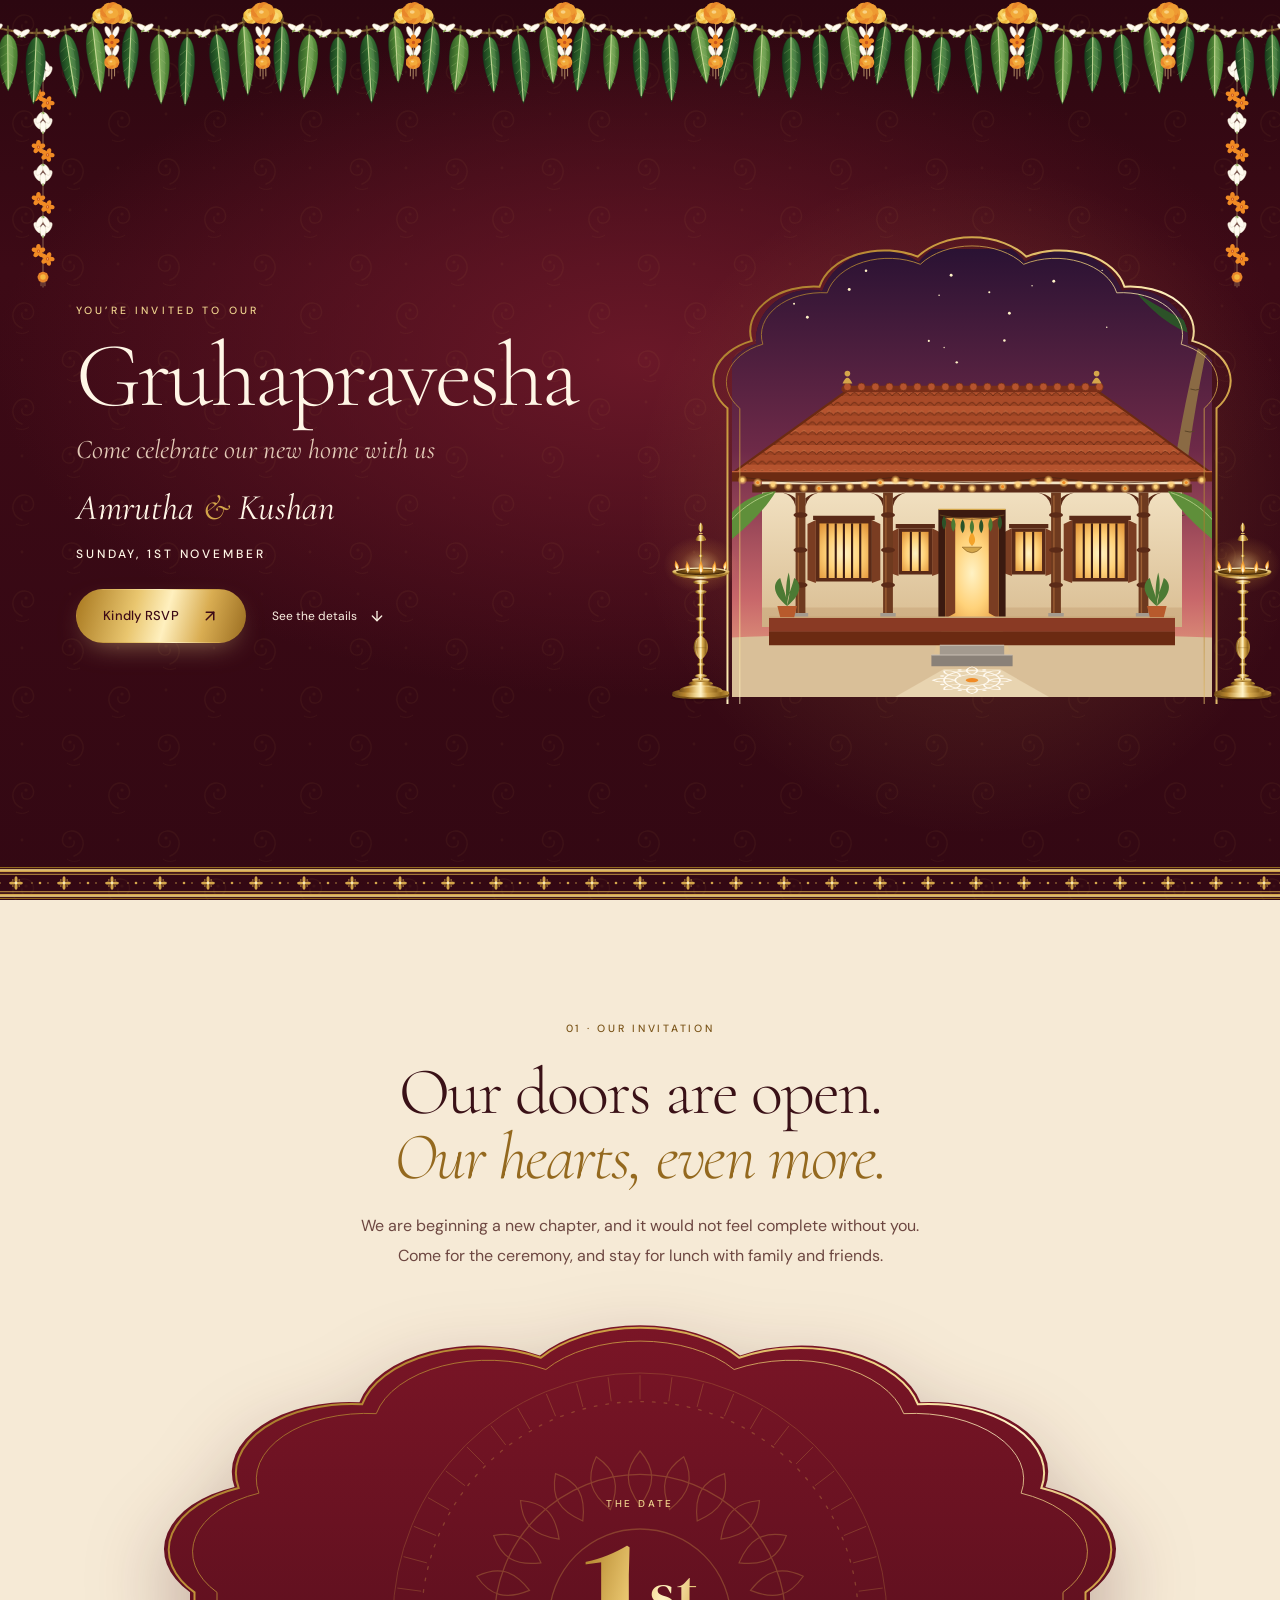
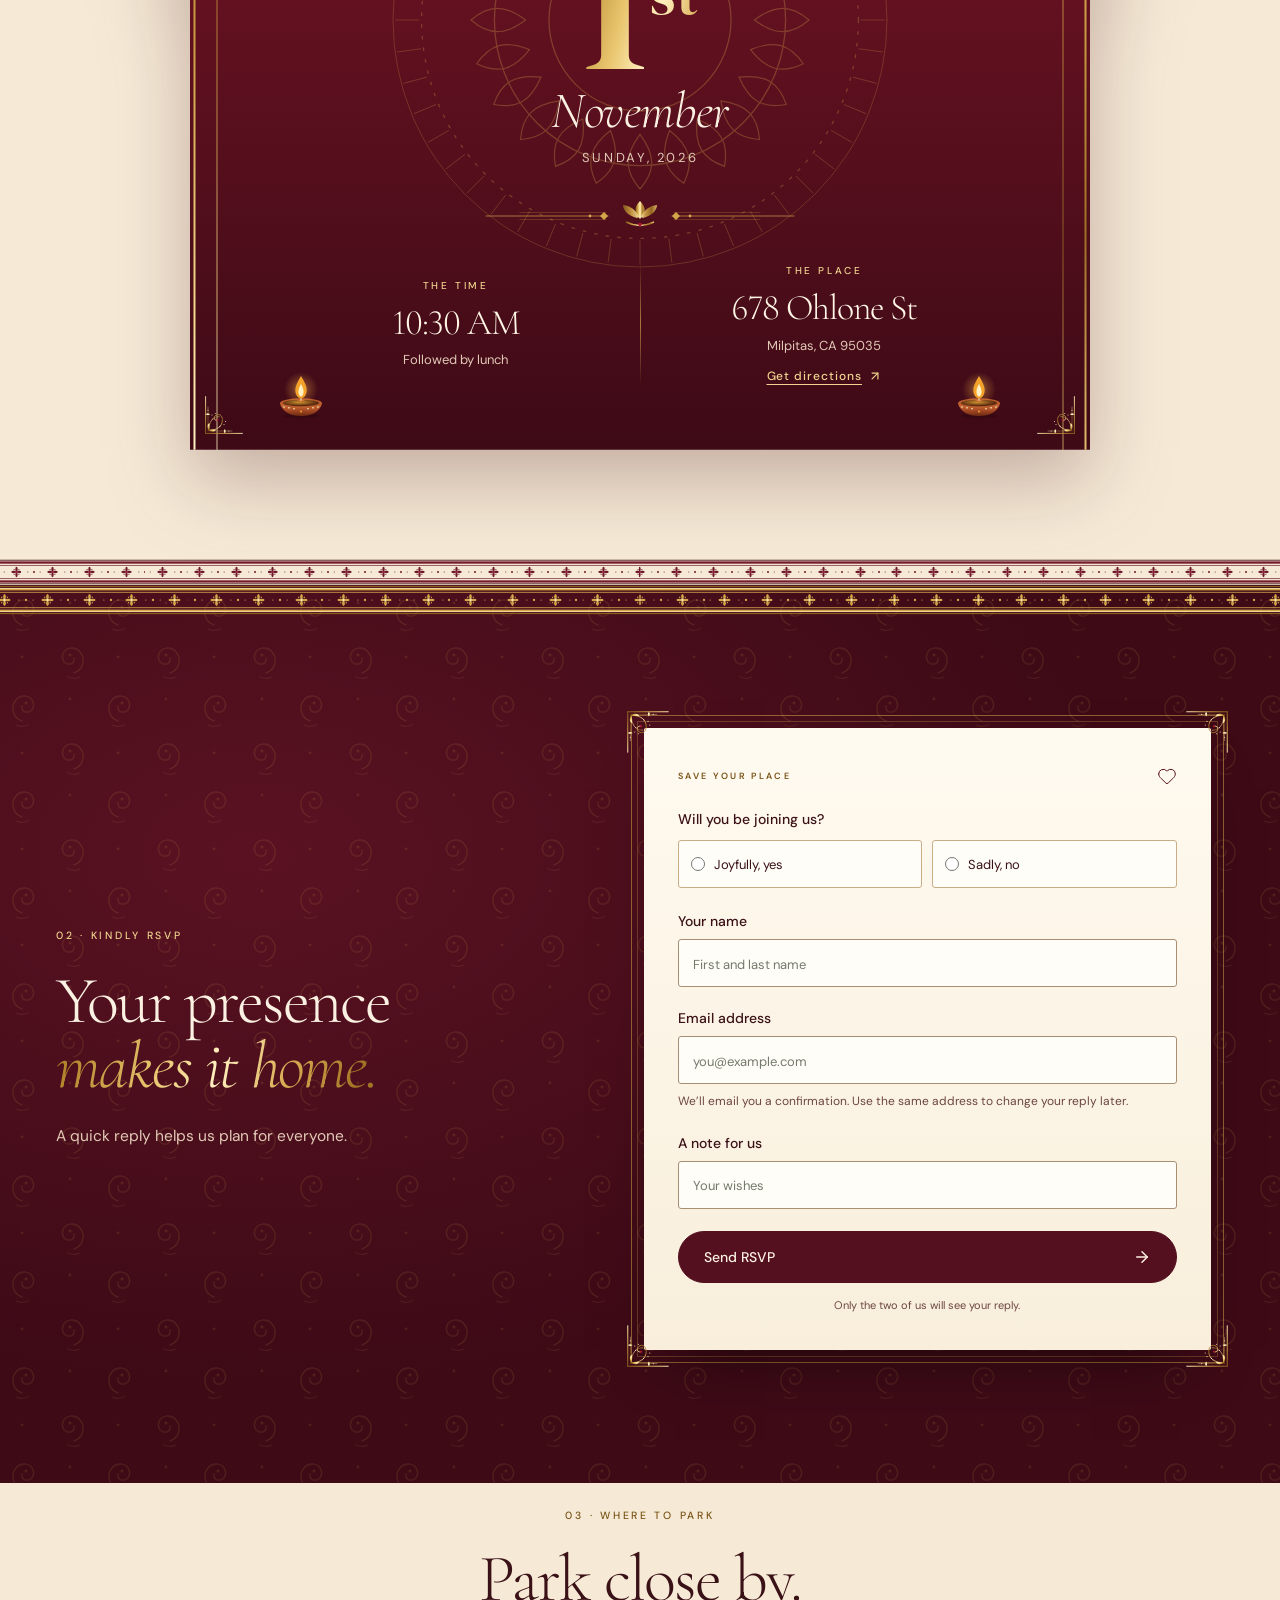
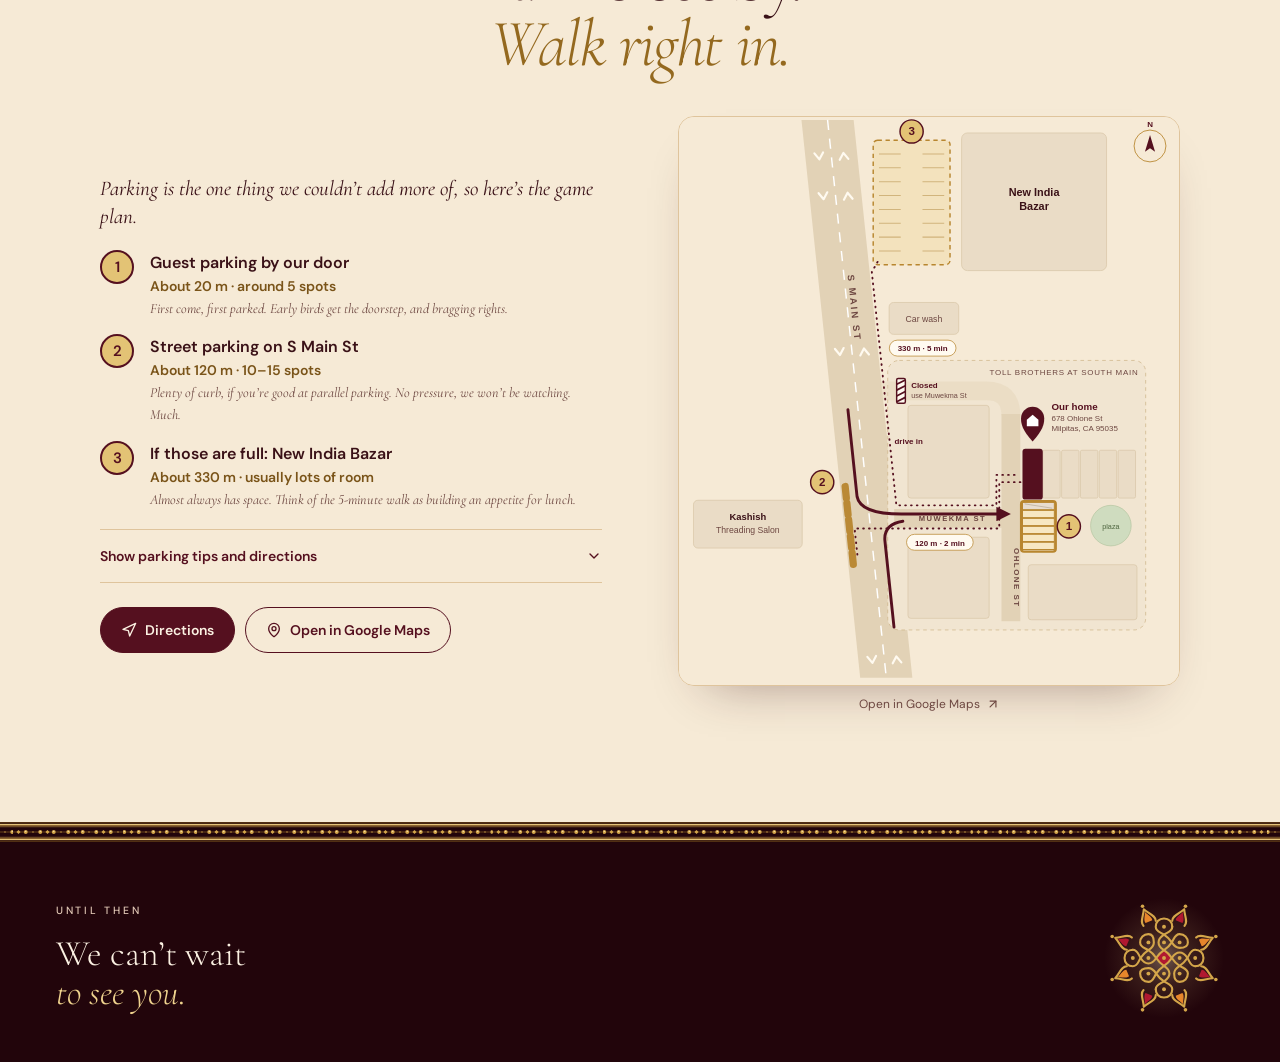
==== commit a0d30462: "Update the invitation" ====
--- a/index.html
+++ b/index.html
@@ -21,8 +21,33 @@
     <link rel="icon" href="./favicon.ico" sizes="32x32" />
     <link rel="icon" type="image/svg+xml" href="./favicon.svg" />
     <link rel="apple-touch-icon" href="./apple-touch-icon.png" />
-    <script type="module" crossorigin src="./assets/index-BdTCmi5p.js"></script>
+    <style>#gp-loader{z-index:100;background:radial-gradient(70% 55% at 50% 45%,#6a1828 0,#3d0a16 55%,#22050b 100%);align-content:center;place-items:center;gap:18px;transition:opacity .6s,visibility 0s linear .6s;display:grid;position:fixed;inset:0}#gp-loader svg{width:min(46vw,210px);height:auto;transition:transform .7s cubic-bezier(.16,1,.3,1);overflow:visible}#gp-loader p{letter-spacing:.02em;color:#e8d3b0;margin:0;font:italic 400 19px/1.3 Georgia,Times New Roman,serif}#gp-loader.gp-loader-done{opacity:0;visibility:hidden}#gp-loader.gp-loader-done svg{transform:scale(1.12)}#gp-loader .draw{stroke-dasharray:1;stroke-dashoffset:1px;animation:1.1s cubic-bezier(.65,0,.35,1) forwards gpl-draw}#gp-loader .draw-2{animation-delay:.25s}#gp-loader .draw-3{animation-delay:.5s}#gp-loader .glow{opacity:0;animation:.6s .85s forwards gpl-fade,1.8s ease-in-out 1.45s infinite alternate gpl-glow}#gp-loader .flame{transform-box:fill-box;transform-origin:50% 100%;opacity:0;animation:.4s 1s forwards gpl-fade,.9s ease-in-out 1.4s infinite alternate gpl-flicker}#gp-loader .flame-2{animation-delay:1.1s,1.65s}#gp-loader .torana{transform-box:view-box;transform-origin:100px 52px;opacity:0;animation:.5s .7s forwards gpl-fade,2.4s ease-in-out 1.2s infinite alternate gpl-sway}#gp-loader .spark{opacity:0;animation:2.2s ease-out infinite gpl-rise}#gp-loader .spark:nth-of-type(2){animation-delay:.45s}#gp-loader .spark:nth-of-type(3){animation-delay:.9s}#gp-loader .spark:nth-of-type(4){animation-delay:1.35s}#gp-loader .spark:nth-of-type(5){animation-delay:1.8s}@keyframes gpl-draw{to{stroke-dashoffset:0}}@keyframes gpl-fade{to{opacity:1}}@keyframes gpl-glow{0%{opacity:.75}to{opacity:1}}@keyframes gpl-flicker{0%{transform:scale(.9,.94)rotate(-2deg)}to{transform:scale(1.05,1.08)rotate(2deg)}}@keyframes gpl-sway{0%{transform:rotate(-1.6deg)}to{transform:rotate(1.6deg)}}@keyframes gpl-rise{0%{opacity:0;transform:translateY(0)scale(.6)}20%{opacity:1}to{opacity:0;transform:translateY(-46px)scale(1.1)}}@media (prefers-reduced-motion:reduce){#gp-loader *,#gp-loader{transition:none!important;animation:none!important}#gp-loader .draw{stroke-dashoffset:0}#gp-loader .glow,#gp-loader .flame,#gp-loader .torana{opacity:1}#gp-loader .spark{display:none}}</style>
+    <script type="module" crossorigin src="./assets/index-DxrfICce.js"></script>
     <link rel="stylesheet" crossorigin href="./assets/index-CvIzMwXL.css">
   </head>
-  <body><div id="root"></div></body>
+  <body>
+    <div id="gp-loader" aria-hidden="true">
+      <svg viewBox="0 0 200 190" focusable="false">
+        <defs>
+          <radialGradient id="gpl-door" cx=".5" cy=".7" r=".8"><stop offset="0" stop-color="#fff2c4"/><stop offset=".55" stop-color="#ffd27a"/><stop offset="1" stop-color="#e8963a"/></radialGradient>
+          <radialGradient id="gpl-flame" cx=".5" cy=".75" r=".7"><stop offset="0" stop-color="#fff4c2"/><stop offset=".6" stop-color="#ffc24a"/><stop offset="1" stop-color="#e8741c"/></radialGradient>
+        </defs>
+        <g fill="#f4c76a"><circle class="spark" cx="74" cy="46" r="2.2"/><circle class="spark" cx="122" cy="40" r="1.8"/><circle class="spark" cx="100" cy="30" r="2.4"/><circle class="spark" cx="140" cy="54" r="1.6"/><circle class="spark" cx="60" cy="60" r="1.6"/></g>
+        <path class="draw" pathLength="1" d="M22 96 L60 58 H140 L178 96 Z" fill="none" stroke="#e3c375" stroke-width="3" stroke-linejoin="round"/>
+        <path class="draw draw-2" pathLength="1" d="M40 96 V152 H160 V96" fill="none" stroke="#e3c375" stroke-width="3" stroke-linejoin="round"/>
+        <path class="draw draw-3" pathLength="1" d="M30 152 H170 M78 160 H122" fill="none" stroke="#e3c375" stroke-width="3" stroke-linecap="round"/>
+        <rect class="glow" x="87" y="110" width="26" height="42" rx="2" fill="url(#gpl-door)"/>
+        <rect class="glow" x="54" y="112" width="18" height="16" rx="1.5" fill="url(#gpl-door)"/>
+        <rect class="glow" x="128" y="112" width="18" height="16" rx="1.5" fill="url(#gpl-door)"/>
+        <g class="torana">
+          <path d="M76 102 Q100 112 124 102" fill="none" stroke="#c9a467" stroke-width="1.4"/>
+          <g fill="#4c8a3a"><path d="M80 104 q-3 5 0 11 q3-6 0-11Z"/><path d="M88 107 q-3 5 0 11 q3-6 0-11Z"/><path d="M96 108.5 q-3 5 0 11 q3-6 0-11Z"/><path d="M104 108.5 q-3 5 0 11 q3-6 0-11Z"/><path d="M112 107 q-3 5 0 11 q3-6 0-11Z"/><path d="M120 104 q-3 5 0 11 q3-6 0-11Z"/></g>
+          <g fill="#f08a24"><circle cx="76" cy="102" r="3"/><circle cx="100" cy="107" r="2.6"/><circle cx="124" cy="102" r="3"/></g>
+        </g>
+        <g><path d="M58 172 q12 7 24 0 z" fill="#d9a441"/><path class="flame" d="M70 158 c4 5 4 9 0 12 c-4-3-4-7 0-12z" fill="url(#gpl-flame)"/></g>
+        <g><path d="M118 172 q12 7 24 0 z" fill="#d9a441"/><path class="flame flame-2" d="M130 158 c4 5 4 9 0 12 c-4-3-4-7 0-12z" fill="url(#gpl-flame)"/></g>
+      </svg>
+      <p>Opening our doors…</p>
+    </div>
+    <div id="root"></div></body>
 </html>
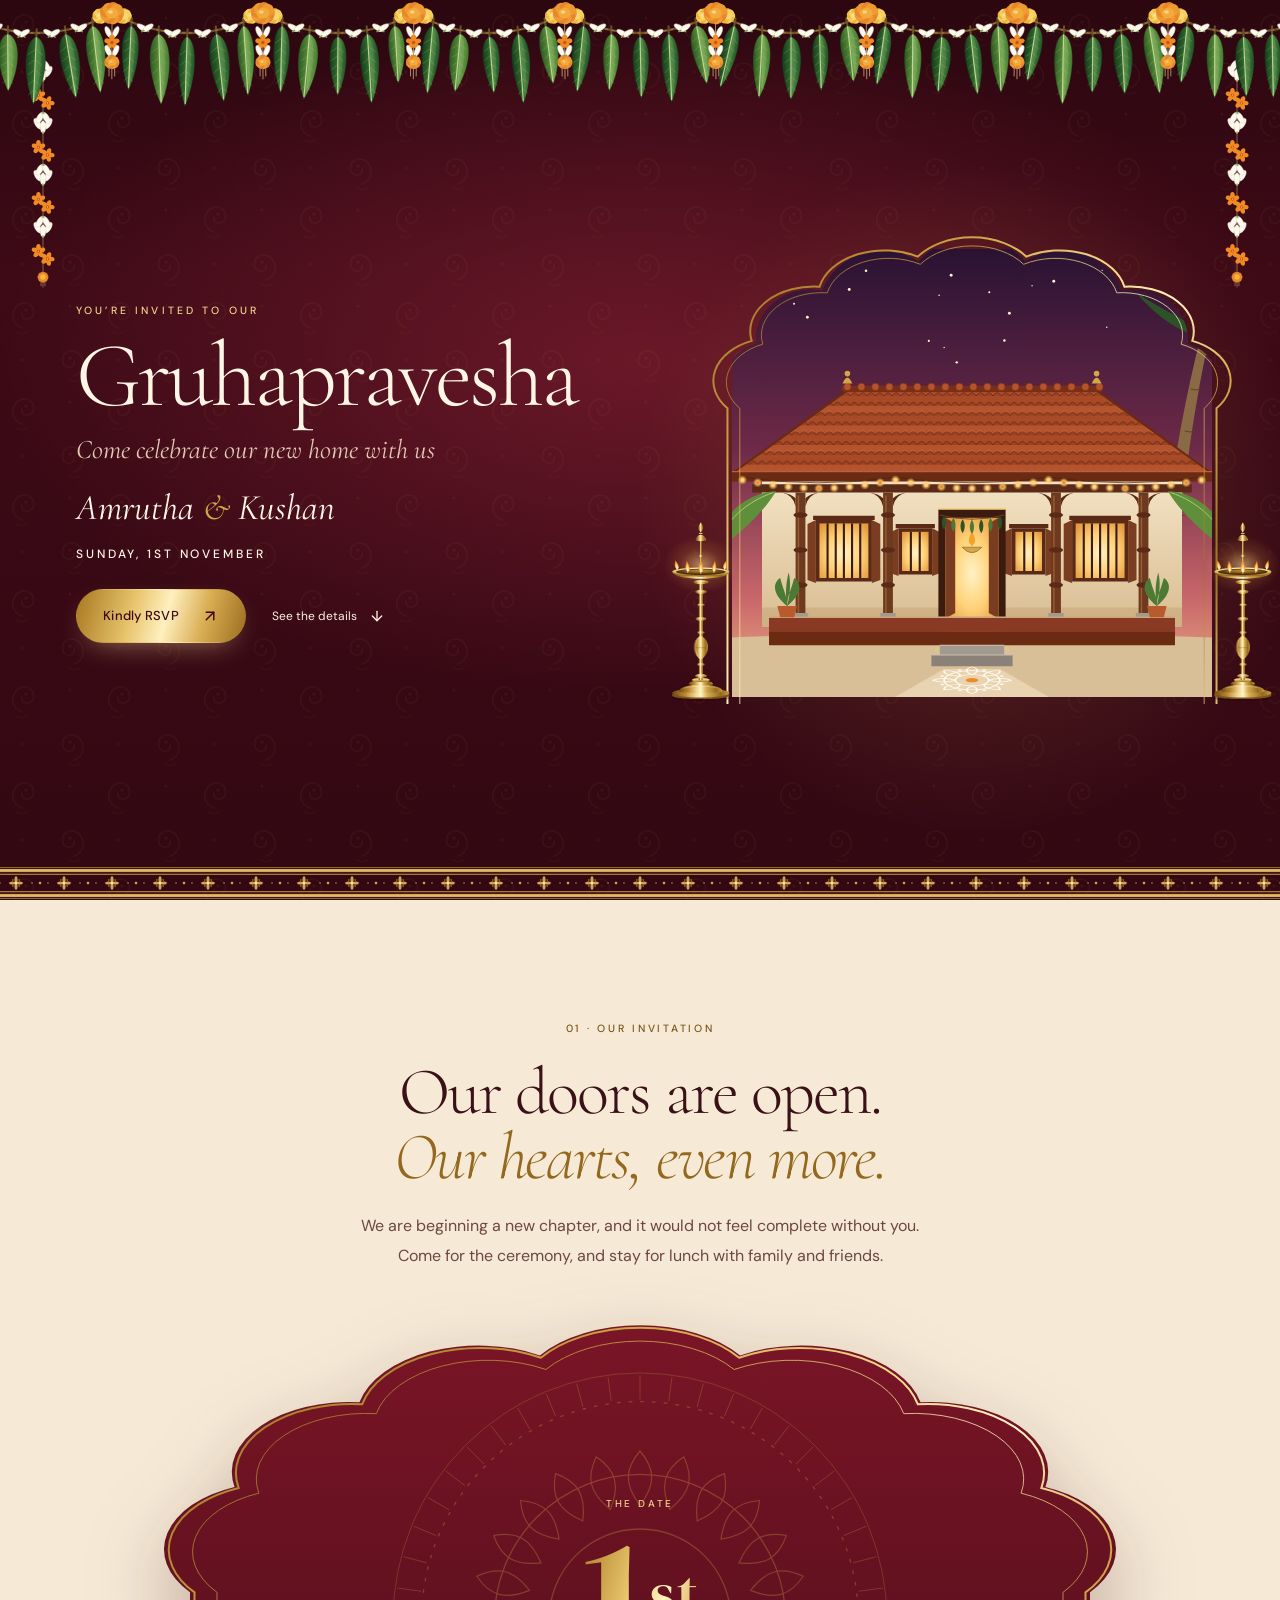
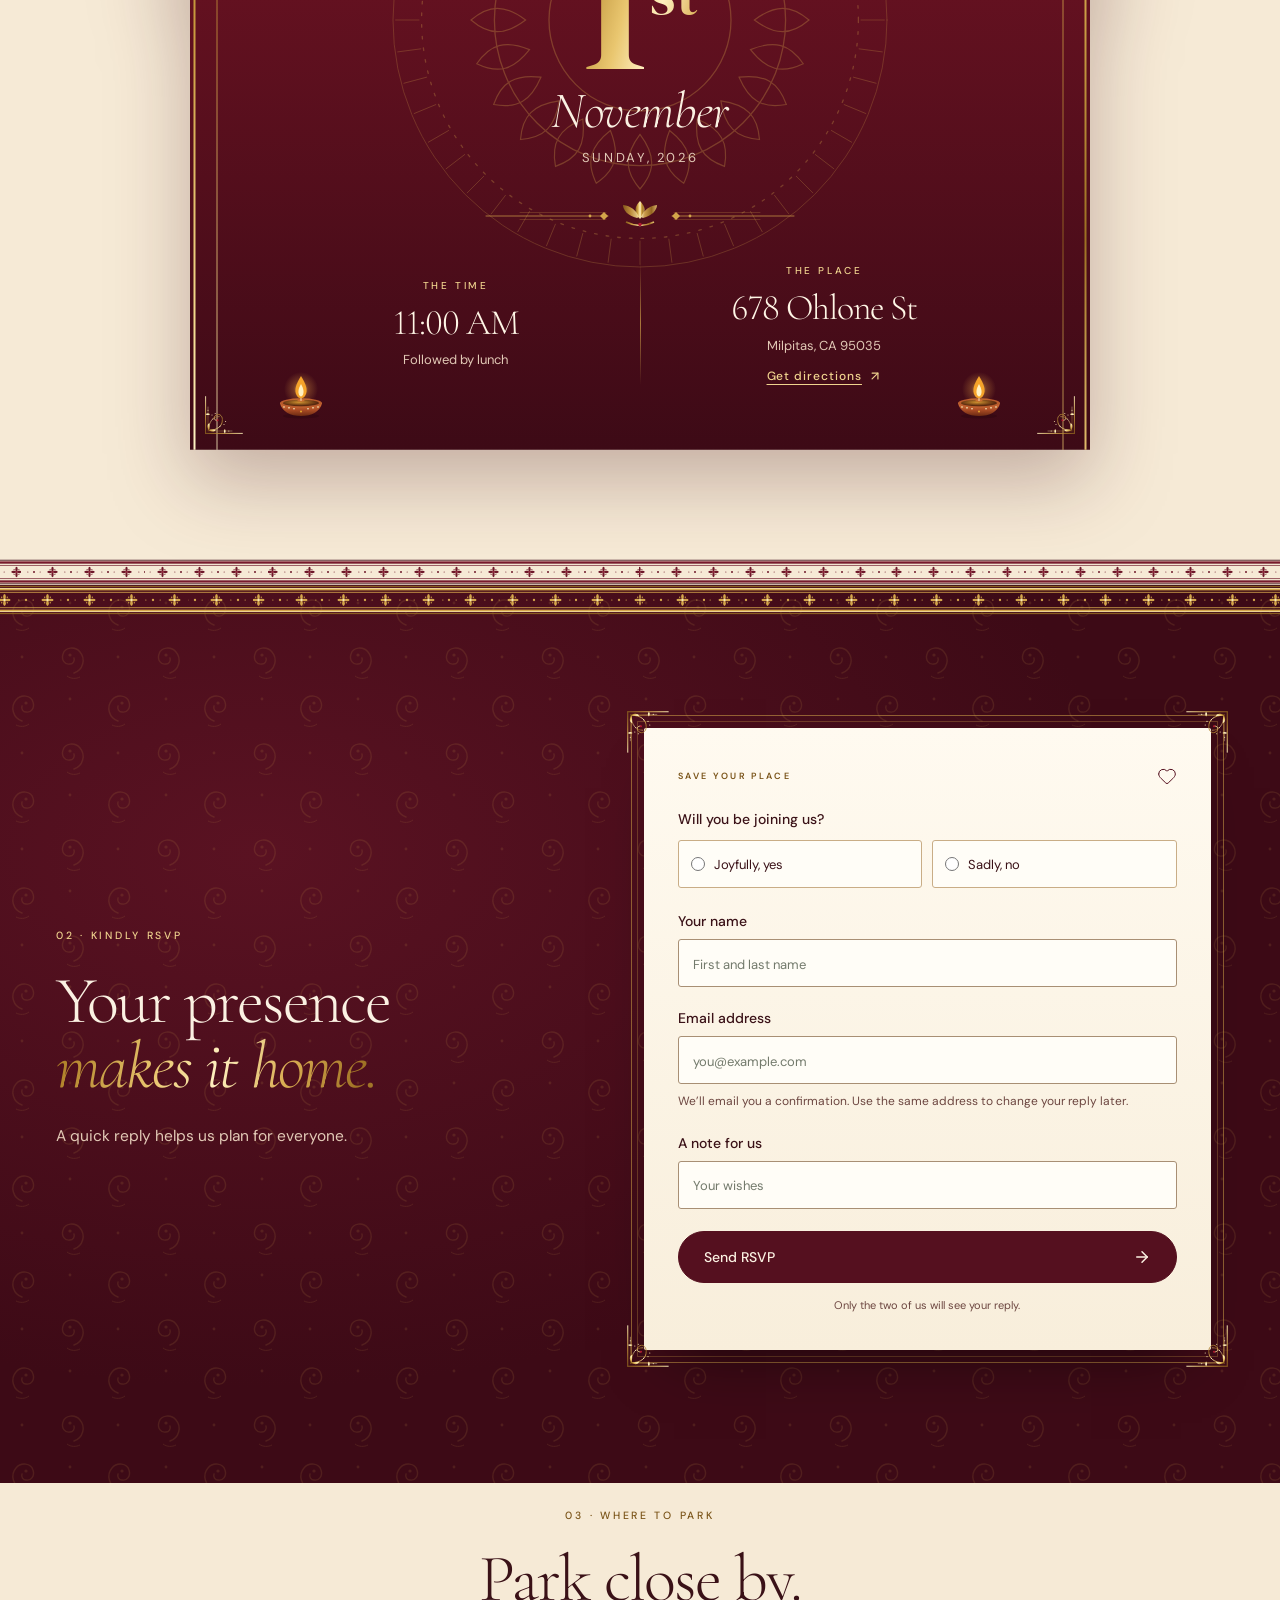
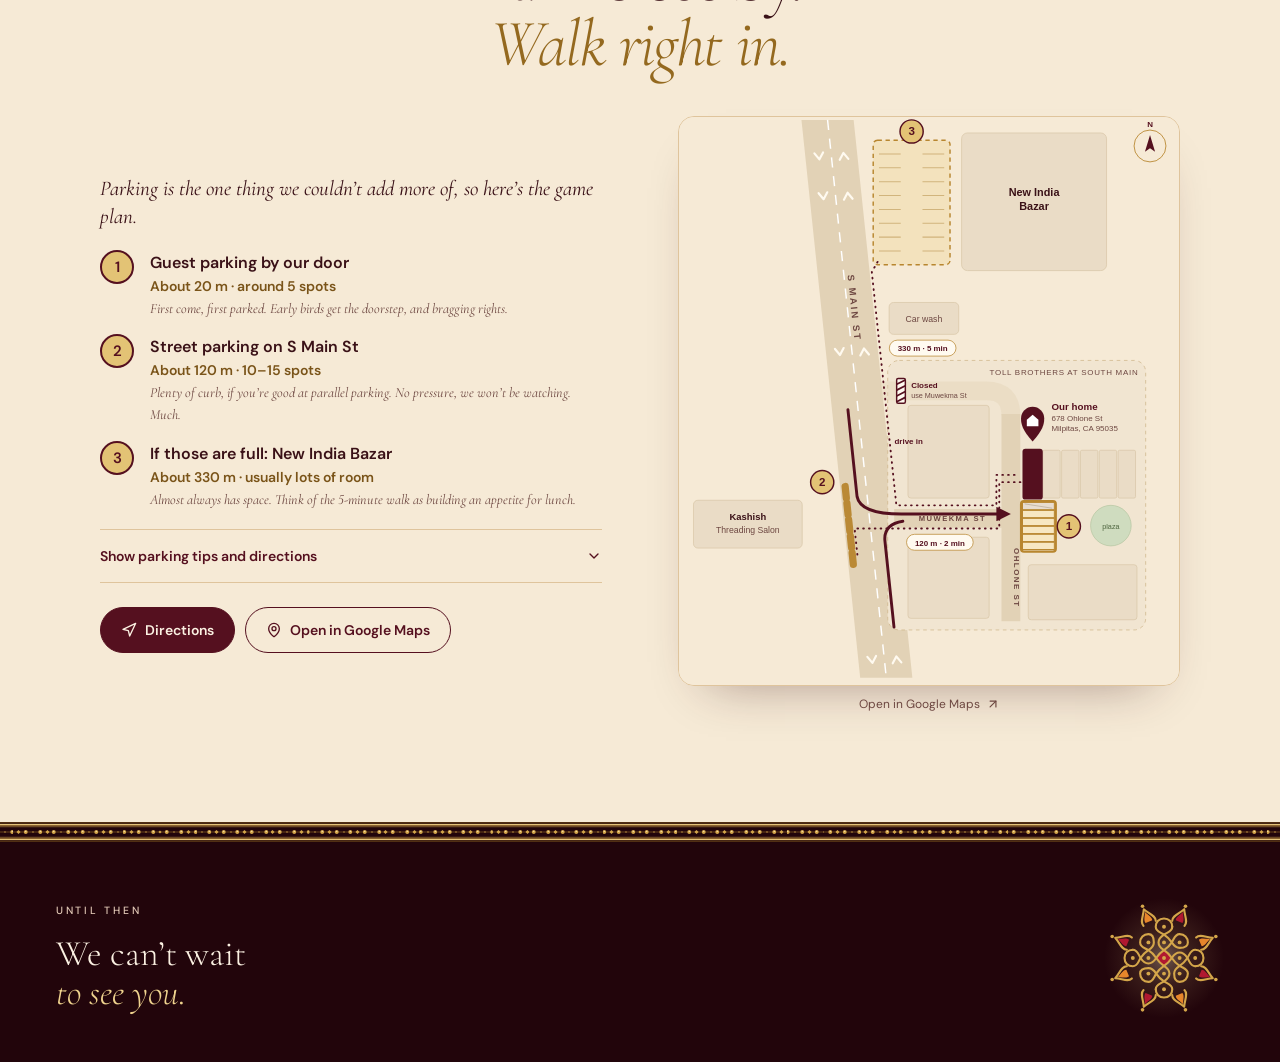
==== commit 9ae77e4b: "Update the invitation" ====
--- a/index.html
+++ b/index.html
@@ -6,9 +6,9 @@
     <!-- Keep these lines in step with site/event.ts. -->
     <meta name="theme-color" content="#3d0a16" />
     <title>Gruhapravesha · Amrutha &amp; Kushan</title>
-    <meta name="description" content="You’re invited to our Gruhapravesha! Come celebrate our new home with us on November 1 at 10:30 AM in Milpitas, followed by lunch. Amrutha &amp; Kushan" />
+    <meta name="description" content="You’re invited to our Gruhapravesha! Come celebrate our new home with us on November 1 at 11:00 AM in Milpitas, followed by lunch. Amrutha &amp; Kushan" />
     <meta property="og:title" content="Gruhapravesha · Amrutha &amp; Kushan" />
-    <meta property="og:description" content="You’re invited · November 1 · 10:30 AM · followed by lunch. Kindly RSVP." />
+    <meta property="og:description" content="You’re invited · November 1 · 11:00 AM · followed by lunch. Kindly RSVP." />
     <meta property="og:type" content="website" />
     <meta property="og:url" content="https://amruthakushan.com/" />
     <meta property="og:image" content="https://amruthakushan.com/og-image.jpg" />
@@ -22,7 +22,7 @@
     <link rel="icon" type="image/svg+xml" href="./favicon.svg" />
     <link rel="apple-touch-icon" href="./apple-touch-icon.png" />
     <style>#gp-loader{z-index:100;background:radial-gradient(70% 55% at 50% 45%,#6a1828 0,#3d0a16 55%,#22050b 100%);align-content:center;place-items:center;gap:18px;transition:opacity .6s,visibility 0s linear .6s;display:grid;position:fixed;inset:0}#gp-loader svg{width:min(46vw,210px);height:auto;transition:transform .7s cubic-bezier(.16,1,.3,1);overflow:visible}#gp-loader p{letter-spacing:.02em;color:#e8d3b0;margin:0;font:italic 400 19px/1.3 Georgia,Times New Roman,serif}#gp-loader.gp-loader-done{opacity:0;visibility:hidden}#gp-loader.gp-loader-done svg{transform:scale(1.12)}#gp-loader .draw{stroke-dasharray:1;stroke-dashoffset:1px;animation:1.1s cubic-bezier(.65,0,.35,1) forwards gpl-draw}#gp-loader .draw-2{animation-delay:.25s}#gp-loader .draw-3{animation-delay:.5s}#gp-loader .glow{opacity:0;animation:.6s .85s forwards gpl-fade,1.8s ease-in-out 1.45s infinite alternate gpl-glow}#gp-loader .flame{transform-box:fill-box;transform-origin:50% 100%;opacity:0;animation:.4s 1s forwards gpl-fade,.9s ease-in-out 1.4s infinite alternate gpl-flicker}#gp-loader .flame-2{animation-delay:1.1s,1.65s}#gp-loader .torana{transform-box:view-box;transform-origin:100px 52px;opacity:0;animation:.5s .7s forwards gpl-fade,2.4s ease-in-out 1.2s infinite alternate gpl-sway}#gp-loader .spark{opacity:0;animation:2.2s ease-out infinite gpl-rise}#gp-loader .spark:nth-of-type(2){animation-delay:.45s}#gp-loader .spark:nth-of-type(3){animation-delay:.9s}#gp-loader .spark:nth-of-type(4){animation-delay:1.35s}#gp-loader .spark:nth-of-type(5){animation-delay:1.8s}@keyframes gpl-draw{to{stroke-dashoffset:0}}@keyframes gpl-fade{to{opacity:1}}@keyframes gpl-glow{0%{opacity:.75}to{opacity:1}}@keyframes gpl-flicker{0%{transform:scale(.9,.94)rotate(-2deg)}to{transform:scale(1.05,1.08)rotate(2deg)}}@keyframes gpl-sway{0%{transform:rotate(-1.6deg)}to{transform:rotate(1.6deg)}}@keyframes gpl-rise{0%{opacity:0;transform:translateY(0)scale(.6)}20%{opacity:1}to{opacity:0;transform:translateY(-46px)scale(1.1)}}@media (prefers-reduced-motion:reduce){#gp-loader *,#gp-loader{transition:none!important;animation:none!important}#gp-loader .draw{stroke-dashoffset:0}#gp-loader .glow,#gp-loader .flame,#gp-loader .torana{opacity:1}#gp-loader .spark{display:none}}</style>
-    <script type="module" crossorigin src="./assets/index-DxrfICce.js"></script>
+    <script type="module" crossorigin src="./assets/index-8dWzrGyS.js"></script>
     <link rel="stylesheet" crossorigin href="./assets/index-CvIzMwXL.css">
   </head>
   <body>
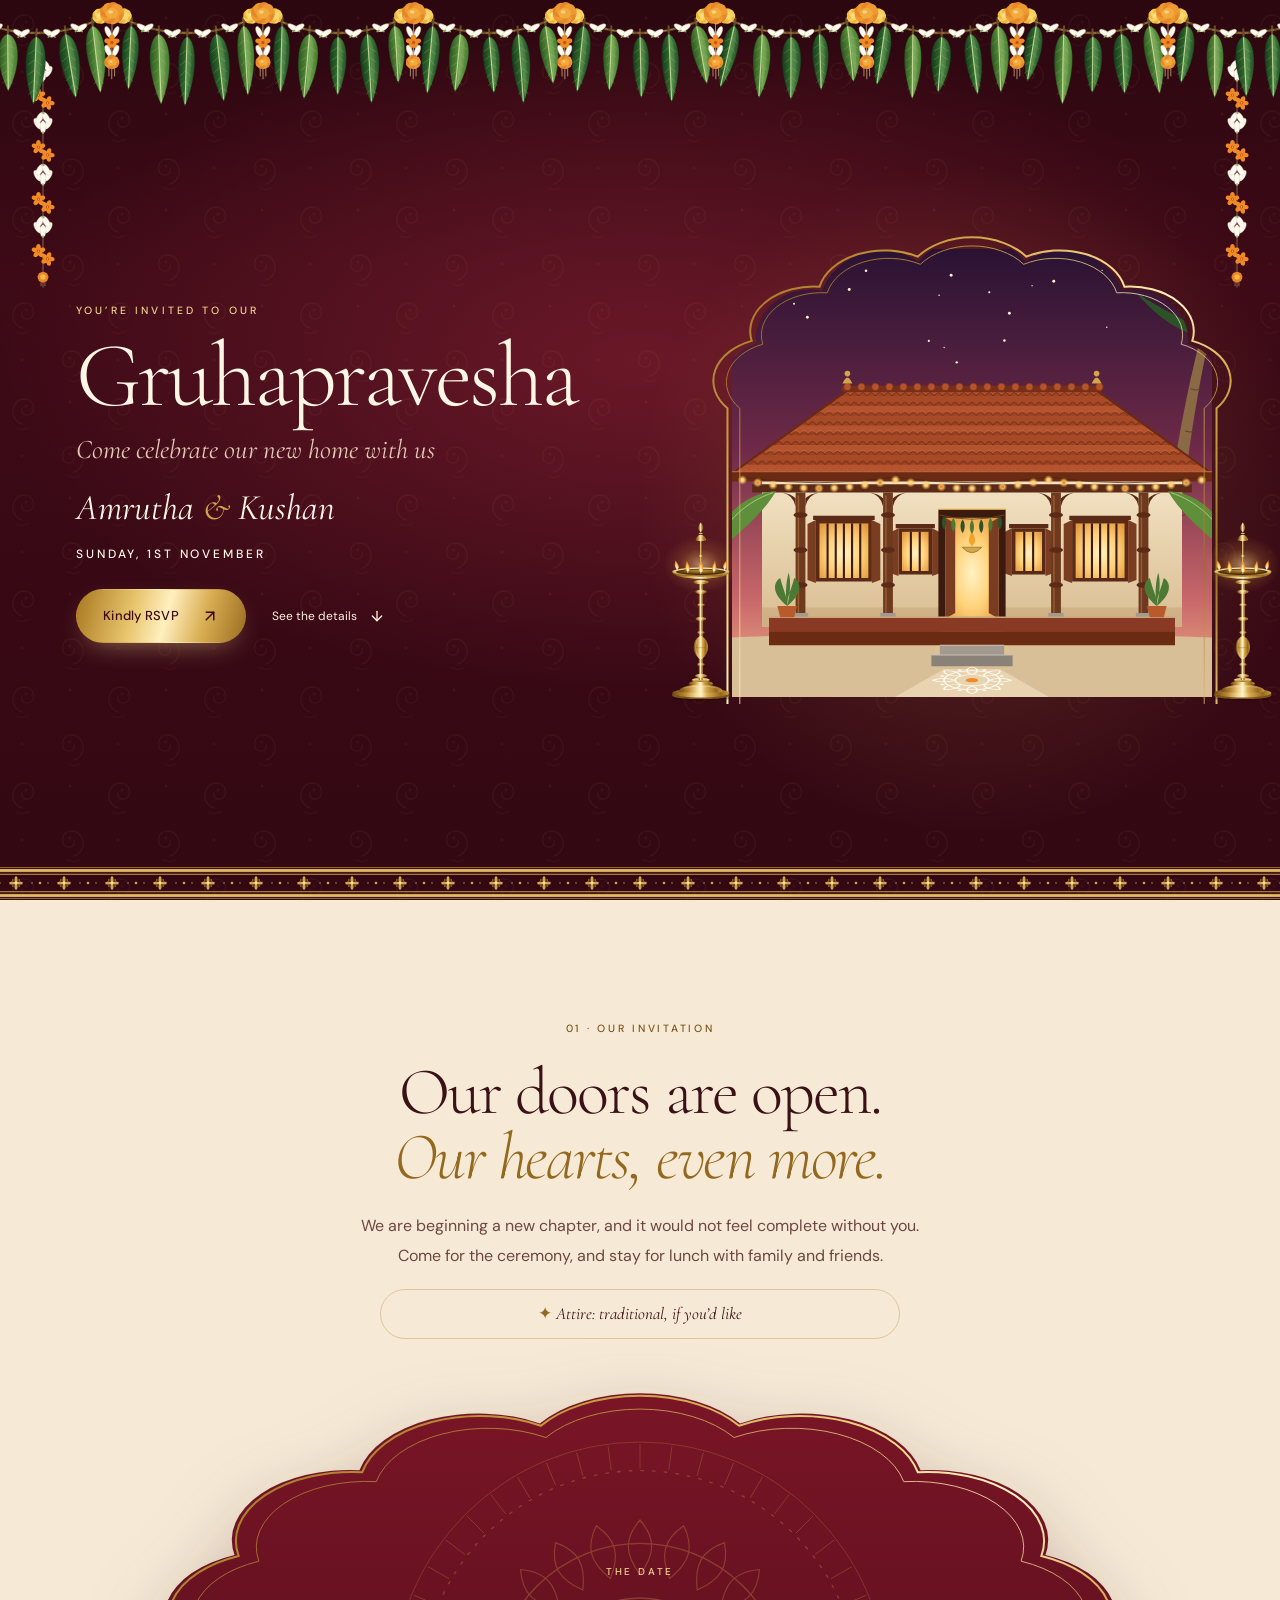
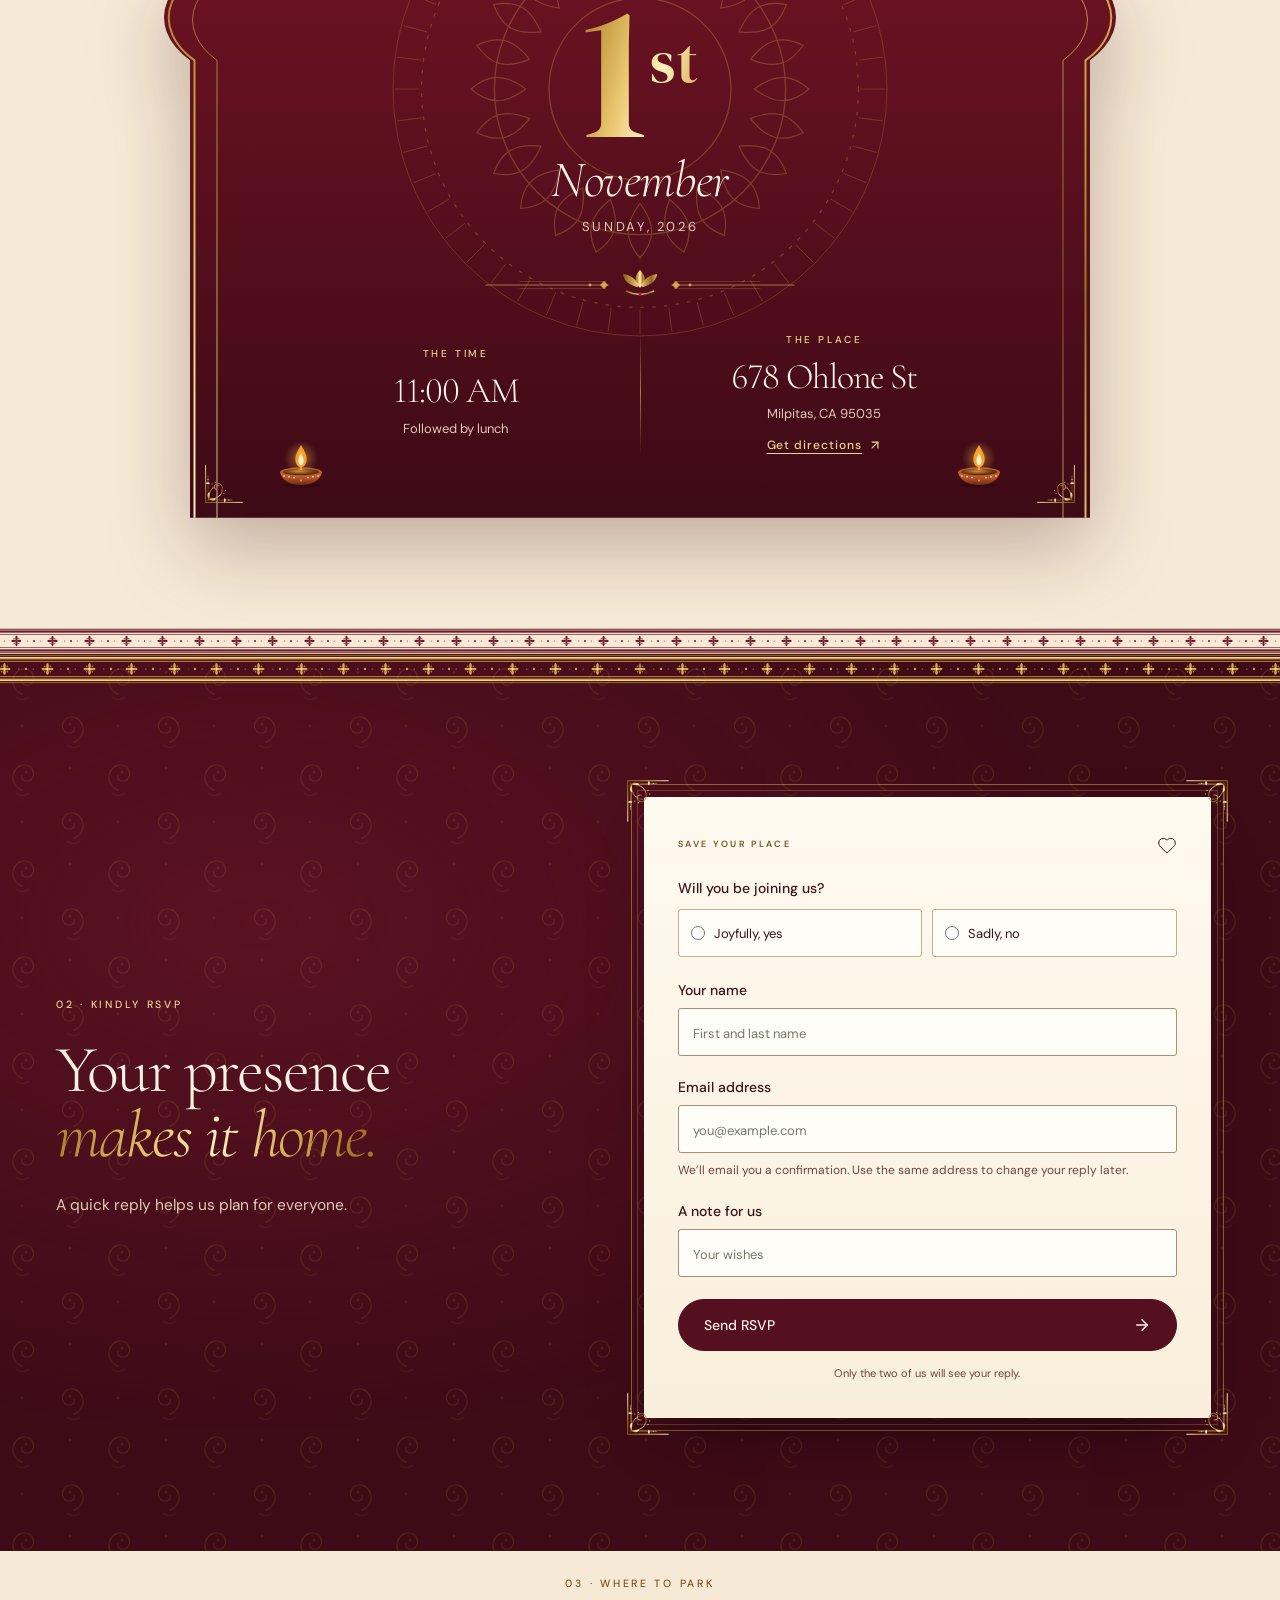
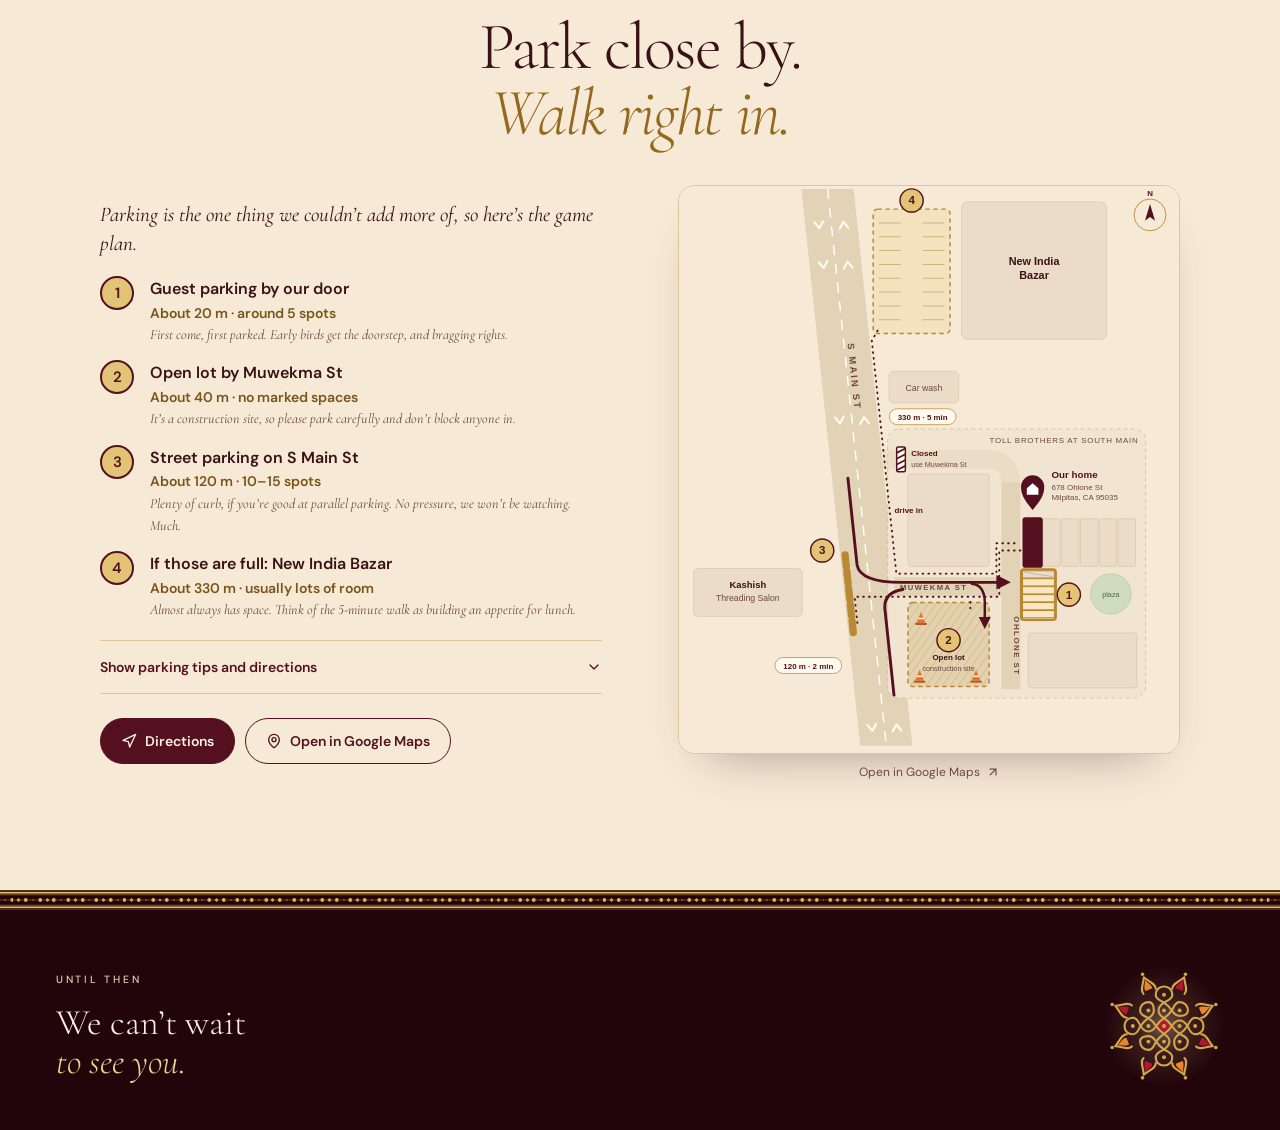
==== commit 4c647124: "Update the invitation" ====
--- a/index.html
+++ b/index.html
@@ -22,8 +22,8 @@
     <link rel="icon" type="image/svg+xml" href="./favicon.svg" />
     <link rel="apple-touch-icon" href="./apple-touch-icon.png" />
     <style>#gp-loader{z-index:100;background:radial-gradient(70% 55% at 50% 45%,#6a1828 0,#3d0a16 55%,#22050b 100%);align-content:center;place-items:center;gap:18px;transition:opacity .6s,visibility 0s linear .6s;display:grid;position:fixed;inset:0}#gp-loader svg{width:min(46vw,210px);height:auto;transition:transform .7s cubic-bezier(.16,1,.3,1);overflow:visible}#gp-loader p{letter-spacing:.02em;color:#e8d3b0;margin:0;font:italic 400 19px/1.3 Georgia,Times New Roman,serif}#gp-loader.gp-loader-done{opacity:0;visibility:hidden}#gp-loader.gp-loader-done svg{transform:scale(1.12)}#gp-loader .draw{stroke-dasharray:1;stroke-dashoffset:1px;animation:1.1s cubic-bezier(.65,0,.35,1) forwards gpl-draw}#gp-loader .draw-2{animation-delay:.25s}#gp-loader .draw-3{animation-delay:.5s}#gp-loader .glow{opacity:0;animation:.6s .85s forwards gpl-fade,1.8s ease-in-out 1.45s infinite alternate gpl-glow}#gp-loader .flame{transform-box:fill-box;transform-origin:50% 100%;opacity:0;animation:.4s 1s forwards gpl-fade,.9s ease-in-out 1.4s infinite alternate gpl-flicker}#gp-loader .flame-2{animation-delay:1.1s,1.65s}#gp-loader .torana{transform-box:view-box;transform-origin:100px 52px;opacity:0;animation:.5s .7s forwards gpl-fade,2.4s ease-in-out 1.2s infinite alternate gpl-sway}#gp-loader .spark{opacity:0;animation:2.2s ease-out infinite gpl-rise}#gp-loader .spark:nth-of-type(2){animation-delay:.45s}#gp-loader .spark:nth-of-type(3){animation-delay:.9s}#gp-loader .spark:nth-of-type(4){animation-delay:1.35s}#gp-loader .spark:nth-of-type(5){animation-delay:1.8s}@keyframes gpl-draw{to{stroke-dashoffset:0}}@keyframes gpl-fade{to{opacity:1}}@keyframes gpl-glow{0%{opacity:.75}to{opacity:1}}@keyframes gpl-flicker{0%{transform:scale(.9,.94)rotate(-2deg)}to{transform:scale(1.05,1.08)rotate(2deg)}}@keyframes gpl-sway{0%{transform:rotate(-1.6deg)}to{transform:rotate(1.6deg)}}@keyframes gpl-rise{0%{opacity:0;transform:translateY(0)scale(.6)}20%{opacity:1}to{opacity:0;transform:translateY(-46px)scale(1.1)}}@media (prefers-reduced-motion:reduce){#gp-loader *,#gp-loader{transition:none!important;animation:none!important}#gp-loader .draw{stroke-dashoffset:0}#gp-loader .glow,#gp-loader .flame,#gp-loader .torana{opacity:1}#gp-loader .spark{display:none}}</style>
-    <script type="module" crossorigin src="./assets/index-8dWzrGyS.js"></script>
-    <link rel="stylesheet" crossorigin href="./assets/index-CvIzMwXL.css">
+    <script type="module" crossorigin src="./assets/index-BXxoArLw.js"></script>
+    <link rel="stylesheet" crossorigin href="./assets/index-cVF0F5fa.css">
   </head>
   <body>
     <div id="gp-loader" aria-hidden="true">
--- a/assets/index-cVF0F5fa.css
+++ b/assets/index-cVF0F5fa.css
@@ -0,0 +1 @@
+@font-face{font-family:DM Sans;font-style:normal;font-display:swap;font-weight:400;src:url(./dm-sans-latin-ext-400-normal-BtiwyxMk.woff2)format("woff2"),url(./dm-sans-latin-ext-400-normal-BjWJ59Pq.woff)format("woff");unicode-range:U+100-2BA,U+2BD-2C5,U+2C7-2CC,U+2CE-2D7,U+2DD-2FF,U+304,U+308,U+329,U+1D00-1DBF,U+1E00-1E9F,U+1EF2-1EFF,U+2020,U+20A0-20AB,U+20AD-20C0,U+2113,U+2C60-2C7F,U+A720-A7FF}@font-face{font-family:DM Sans;font-style:normal;font-display:swap;font-weight:400;src:url(./dm-sans-latin-400-normal-CW0RaeGs.woff2)format("woff2"),url(./dm-sans-latin-400-normal-BwCSEQnW.woff)format("woff");unicode-range:U+??,U+131,U+152-153,U+2BB-2BC,U+2C6,U+2DA,U+2DC,U+304,U+308,U+329,U+2000-206F,U+20AC,U+2122,U+2191,U+2193,U+2212,U+2215,U+FEFF,U+FFFD}@font-face{font-family:DM Sans;font-style:normal;font-display:swap;font-weight:500;src:url(./dm-sans-latin-ext-500-normal-BJfUCQsA.woff2)format("woff2"),url(./dm-sans-latin-ext-500-normal-DR84L5F-.woff)format("woff");unicode-range:U+100-2BA,U+2BD-2C5,U+2C7-2CC,U+2CE-2D7,U+2DD-2FF,U+304,U+308,U+329,U+1D00-1DBF,U+1E00-1E9F,U+1EF2-1EFF,U+2020,U+20A0-20AB,U+20AD-20C0,U+2113,U+2C60-2C7F,U+A720-A7FF}@font-face{font-family:DM Sans;font-style:normal;font-display:swap;font-weight:500;src:url(./dm-sans-latin-500-normal-B9HHJjqV.woff2)format("woff2"),url(./dm-sans-latin-500-normal-Dr3UlScf.woff)format("woff");unicode-range:U+??,U+131,U+152-153,U+2BB-2BC,U+2C6,U+2DA,U+2DC,U+304,U+308,U+329,U+2000-206F,U+20AC,U+2122,U+2191,U+2193,U+2212,U+2215,U+FEFF,U+FFFD}@font-face{font-family:DM Sans;font-style:normal;font-display:swap;font-weight:600;src:url(./dm-sans-latin-ext-600-normal-4vooXBpG.woff2)format("woff2"),url(./dm-sans-latin-ext-600-normal-DRtaDpgU.woff)format("woff");unicode-range:U+100-2BA,U+2BD-2C5,U+2C7-2CC,U+2CE-2D7,U+2DD-2FF,U+304,U+308,U+329,U+1D00-1DBF,U+1E00-1E9F,U+1EF2-1EFF,U+2020,U+20A0-20AB,U+20AD-20C0,U+2113,U+2C60-2C7F,U+A720-A7FF}@font-face{font-family:DM Sans;font-style:normal;font-display:swap;font-weight:600;src:url(./dm-sans-latin-600-normal-Aqo67rzb.woff2)format("woff2"),url(./dm-sans-latin-600-normal-BmdmIIQ2.woff)format("woff");unicode-range:U+??,U+131,U+152-153,U+2BB-2BC,U+2C6,U+2DA,U+2DC,U+304,U+308,U+329,U+2000-206F,U+20AC,U+2122,U+2191,U+2193,U+2212,U+2215,U+FEFF,U+FFFD}:root{color:#24362e;font-synthesis:none;text-rendering:optimizelegibility;-webkit-font-smoothing:antialiased;--paper:#f7f4ec;--surface:#fffdfa;--stone:#efeadf;--ink:#24362e;--green:#173c34;--muted:#59695c;--clay:#9c4f38;--brass:#a67c42;--line:#d9d2c4;--error:#9c3f35;background:#f7f4ec;font-family:DM Sans,sans-serif}*{box-sizing:border-box}body{margin:0}button,input,textarea,select{font:inherit}button,a{-webkit-tap-highlight-color:transparent}a{color:inherit;text-decoration:none}button{cursor:pointer}button:disabled{cursor:wait}button:disabled:not(.submit-rsvp){cursor:not-allowed}button{color:inherit}img{max-width:100%;display:block}h1,h2,h3,p,figure{margin:0}button:focus-visible,a:focus-visible,input:focus-visible,textarea:focus-visible,select:focus-visible{outline:2px solid var(--green);outline-offset:4px}::selection{color:var(--green);background:#d8dfcb}.eyebrow{letter-spacing:2.4px;font-size:10px;font-weight:600;line-height:1.7;display:block}.button{background:var(--green);min-height:54px;color:var(--paper);border:1px solid var(--green);border-radius:3px;justify-content:center;align-items:center;gap:26px;padding:15px 25px;font-size:13px;font-weight:500;transition:background .18s,transform .18s;display:inline-flex}.button:hover{background:#102f29}.button:active{transform:translateY(1px)}.button svg{flex-shrink:0}.text-link{text-underline-offset:5px;background:0 0;border:0;align-items:center;gap:10px;padding:8px 0;font-size:12px;font-weight:500;display:inline-flex}.text-link:hover{text-decoration:underline}.wordmark{letter-spacing:-1.8px;font-family:DM Serif Display,Georgia,serif;font-size:38px}.wordmark>span{color:var(--clay)}.app-loading{text-align:center;flex-direction:column;justify-content:center;align-items:center;gap:20px;min-height:100vh;padding:32px;display:flex}.app-loading p{color:var(--muted)}.skip-link{z-index:30;background:var(--green);color:var(--paper);padding:15px;position:fixed;top:-80px;left:20px}.skip-link:focus{top:15px}h1,h2,h3{font-family:DM Serif Display,Georgia,serif;font-weight:400}h1{letter-spacing:-2.8px;font-size:clamp(54px,5.9vw,82px);line-height:1.055}h1>span{display:block}h2{letter-spacing:-1.5px;font-size:clamp(36px,4vw,55px);line-height:1.14}h2 em{color:var(--clay);font-weight:400}.rsvp-card{background:var(--paper);color:var(--ink);border-radius:5px;min-width:0;padding:36px;position:relative}.form-heading{justify-content:space-between;align-items:center;margin-bottom:24px;display:flex}.form-heading svg{color:var(--clay)}.form-heading .eyebrow{font-size:9px}.form-preview-note{color:var(--muted);margin-top:-9px;padding-bottom:20px;font-size:11px;line-height:1.6}.attendance-field{border:0;min-width:0;margin:0 0 24px;padding:0}.attendance-field legend{margin-bottom:12px;padding:0;font-size:12px;font-weight:500}.attendance-options{gap:10px;display:flex}.attendance-option{cursor:pointer;border:1px solid #bbbdae;border-radius:3px;flex:1;align-items:center;gap:9px;min-height:48px;padding:10px 12px;font-size:11px;display:flex}.attendance-option.selected{border-color:var(--green);background:#e7ebdf}.attendance-option input{accent-color:var(--green);width:14px;height:14px;margin:0}.attendance-option>svg{flex-shrink:0;margin-left:auto}.form-field{margin-bottom:22px}.form-field label{margin-bottom:9px;font-size:12px;font-weight:500;display:block}.form-field>input{background:var(--surface);width:100%;height:48px;color:var(--ink);border:1px solid #7d8476;border-radius:3px;padding:12px 14px;font-size:16px}.form-field>input::placeholder{color:#737a6c;font-size:13px}.form-field>input[readonly]{background:#eaece3}.field-help{color:var(--muted);margin-top:7px;font-size:10px;line-height:1.7}.form-field input[aria-invalid=true]{border-color:var(--error)}.field-error{color:var(--error);margin-top:7px;font-size:11px;line-height:1.6}.party-field{flex-wrap:wrap;justify-content:space-between;align-items:center;gap:12px;display:flex}.party-field label{margin-bottom:2px}.party-field .field-help{margin:0}.party-field>.field-error{width:100%}.stepper{background:var(--surface);border:1px solid #7d8476;border-radius:3px;align-items:center;height:46px;display:flex}.stepper button{background:0 0;border:0;justify-content:center;align-items:center;width:44px;height:44px;display:flex}.stepper button:disabled{opacity:.4}.stepper input{text-align:center;width:40px;color:var(--ink);background:0 0;border:0;font-size:16px}.submit-rsvp{justify-content:space-between;width:100%;min-height:52px}.submit-rsvp:disabled{opacity:.65}.form-footnote{text-align:center;color:var(--muted);margin-top:15px;font-size:9px}.form-error{color:var(--error);background:#f5e9dd;border:1px solid #d6b9a9;border-radius:3px;margin-bottom:18px;padding:12px;font-size:12px;line-height:1.6}.reminders-check{align-items:center;gap:8px;min-height:30px;margin-bottom:22px;font-size:12px;display:flex}.reminders-check input{accent-color:var(--green)}.recovery{text-align:center;margin-top:16px}.recovery>.text-link{font-size:10px}.confirmation{text-align:center;padding-block:42px}.confirmation-seal{background:#e6eadc;border:1px solid #d4dac9;border-radius:50%;justify-content:center;align-items:center;width:62px;height:62px;margin:0 auto 23px;display:flex}.confirmation .eyebrow{font-size:8px}.confirmation h3{letter-spacing:-1px;margin-top:16px;font-size:38px;line-height:1.1}.confirmation h3:focus{outline:none}.confirmation>p{color:var(--muted);margin-top:16px;font-size:13px;line-height:1.8}.confirmation-details{border-block:1px solid var(--line);flex-direction:column;gap:5px;margin-block:25px;padding-block:20px;font-size:12px;display:flex}.confirmation-details strong{font-family:DM Serif Display,Georgia,serif;font-size:23px;font-weight:400}.confirmation>p.fine-print{margin-bottom:20px;font-size:11px}.confirmation .button{width:100%;font-size:12px}.confirmation-actions{flex-wrap:wrap;justify-content:center;gap:15px;margin-top:16px;display:flex}.confirmation-actions .text-link,.copy-response{font-size:10px}.copy-response{margin-top:15px}.confirmation .optout-button{margin-top:12px;font-size:11px}.confirmation .optout-note{border:1px solid var(--line);background:#ececdf;padding:10px;font-size:11px}@media (max-width:1099px){h1{letter-spacing:-2.4px;font-size:64px}.rsvp-card{padding:28px}}@media (max-width:767px){h2{letter-spacing:-1.1px;font-size:38px}.rsvp-card{padding:25px 23px}.form-heading{margin-bottom:23px}.form-field label,.attendance-field legend{font-size:13px}.attendance-option{gap:7px;padding:11px 10px;font-size:12px}.field-help{font-size:11px}.form-footnote{font-size:10px}.form-preview-note{font-size:11px}.form-field{margin-bottom:21px}.confirmation h3{font-size:35px}.confirmation>p{font-size:13px}}@media (max-width:359px){.rsvp-card{padding:22px 17px}.attendance-option{gap:6px;font-size:11px}.attendance-option>svg{width:13px}h2{font-size:35px}}@media (prefers-reduced-motion:reduce){*,:before,:after{scroll-behavior:auto!important;transition:none!important;animation:none!important}}@media print{.rsvp-card,.skip-link{display:none!important}}.form-field label,.attendance-field legend{font-size:14px}.attendance-option{font-size:13px}.field-help,.field-error,.form-preview-note{font-size:12px}.form-footnote{font-size:11px}.submit-rsvp{font-size:14px}.confirmation-details{overflow-wrap:anywhere}.gruha .gp-rsvp-loading{text-align:center;align-content:center;justify-items:center;gap:10px;min-height:460px;display:grid}.gruha .gp-rsvp-loading h3{color:var(--gp-ink);font:400 30px/1.15 Cormorant Garamond,Georgia,serif}.gruha .gp-rsvp-loading p{color:var(--gp-ink-muted);font-size:13px}.gruha .gp-loader{gap:8px;margin-bottom:8px;display:flex}.gruha .gp-loader span{background:var(--gp-gold);opacity:.35;border-radius:50%;width:9px;height:9px}.gruha .gp-skeleton{gap:12px;width:min(100%,320px);margin-top:22px;display:grid}.gruha .gp-skeleton span{background:#f1e4cc;border-radius:3px;height:44px}.gruha .gp-skeleton span:first-child{width:70%;height:48px}.gruha .gp-welcome-back{border-left:2px solid var(--gp-gold);color:var(--gp-ink);background:#f8ecd6;margin:-6px 0 22px;padding:12px 14px;font-size:13px;line-height:1.6}.gruha .gp-welcome-back strong{font-weight:600}@media (prefers-reduced-motion:no-preference){.gruha[data-motion] .gp-loader span{animation:1.2s ease-in-out infinite gp-loader!important}.gruha[data-motion] .gp-loader span:nth-child(2){animation-delay:.2s!important}.gruha[data-motion] .gp-loader span:nth-child(3){animation-delay:.4s!important}.gruha[data-motion] .rsvp-card.gp-rsvp-reveal{animation:.45s ease-out both gp-reveal!important}}@keyframes gp-loader{0%,to{opacity:.3;transform:scale(.85)}50%{opacity:1;transform:scale(1)}}@keyframes gp-reveal{0%{opacity:0;transform:translateY(8px)}}.gruha .gp-calendar{cursor:pointer;border:1px solid var(--gp-maroon-mid);min-height:46px;color:var(--gp-maroon-mid);background:#fffdf7;border-radius:100px;justify-content:center;align-items:center;gap:10px;margin:0 0 22px;padding:11px 22px;font-family:inherit;font-size:14px;font-weight:600;display:inline-flex}.gruha .gp-calendar:hover{background:#f6e3d8}.gruha .gp-cal-ask{width:min(100% - 32px,380px);max-width:none;color:var(--gp-ink);text-align:center;background:linear-gradient(#fffaf0,#f8eedb);border:1px solid #e0c99f;border-radius:16px;padding:30px 26px 20px;box-shadow:0 30px 80px -24px #000000b3}.gruha .gp-cal-ask::backdrop{background:#22050ba8}.gruha .gp-cal-ask-icon{width:58px;height:58px;color:var(--gp-maroon-mid);background:linear-gradient(135deg,#f3d68c,#c99a3e);border-radius:50%;place-items:center;margin-bottom:14px;display:inline-grid}.gruha .gp-cal-ask h3{letter-spacing:-.01em;color:var(--gp-ink);margin:0 0 8px;font:400 30px/1.15 Cormorant Garamond,Georgia,serif}.gruha .gp-cal-ask p{color:var(--gp-ink-muted);margin:0 0 22px;font-size:14px;line-height:1.6}.gruha .gp-cal-ask-actions{gap:6px;display:grid}.gruha .gp-cal-ask .button{background:var(--gp-maroon-mid);border-color:var(--gp-maroon-mid);width:100%;color:var(--gp-ivory);border-radius:100px;justify-content:center;gap:14px}.gruha .gp-cal-ask-no{min-height:44px;color:var(--gp-ink-muted);text-underline-offset:4px;cursor:pointer;background:0 0;border:0;font:500 14px DM Sans,sans-serif;text-decoration:underline}@media (max-width:600px){.gruha .gp-cal-ask{margin:auto auto max(16px, env(safe-area-inset-bottom))}}.gruha .gp-parking{background:var(--gp-sandal);color:var(--gp-ink);padding:24px 0 110px;position:relative}.gruha .gp-parking .gp-section-head{text-align:center;margin-bottom:40px}.gruha .gp-parking .gp-section-head>.gp-label{color:var(--gp-gold-dk);margin-bottom:20px}.gruha .gp-parking .gp-h2 em{color:var(--gp-gold-ink)}.gruha .gp-parking-grid{grid-template-columns:minmax(0,1fr) minmax(0,1fr);align-items:center;gap:clamp(40px,6vw,88px);max-width:1080px;margin-inline:auto;display:grid}.gruha .gp-parking-info{order:-1}.gruha .gp-parking-map{width:min(100%,520px);color:var(--gp-ink-muted);justify-self:end;justify-items:center;gap:10px;font-size:12px;display:grid}.gruha .gp-parking-map span{align-items:center;gap:6px;display:inline-flex}.gruha .gp-parking-map img{border:1px solid var(--gp-sandal-line);border-radius:16px;width:100%;height:auto;display:block;box-shadow:0 24px 50px -30px #3a111773}.gruha .gp-parking-options{gap:14px;margin:0 0 18px;padding:0;list-style:none;display:grid}.gruha .gp-parking-options li{grid-template-columns:36px 1fr;align-items:start;gap:14px;display:grid}.gruha .gp-parking-badge{border:2px solid var(--gp-maroon-mid);width:34px;height:34px;color:var(--gp-maroon-mid);background:#e3c375;border-radius:50%;place-items:center;font-size:15px;font-weight:700;display:grid}.gruha .gp-parking h3{letter-spacing:0;color:var(--gp-ink);margin:2px 0;font:600 16px/1.35 DM Sans,sans-serif}.gruha .gp-parking-options p,.gruha .gp-parking-drive p{color:var(--gp-ink-muted);margin:0;font-size:14px;line-height:1.6}.gruha .gp-parking-distance{font-weight:600;color:var(--gp-gold-dk)!important}.gruha .gp-parking-drive{border:1px solid var(--gp-sandal-line);background:#fbf3e4;border-radius:12px;gap:8px;margin-bottom:24px;padding:20px 22px;display:grid}.gruha .gp-parking-drive strong{color:var(--gp-ink)}.gruha .gp-parking-links{flex-wrap:wrap;gap:10px;display:flex}.gruha .gp-parking-link{border:1px solid var(--gp-maroon-mid);min-height:46px;color:var(--gp-maroon-mid);border-radius:100px;align-items:center;gap:8px;padding:11px 20px;font-size:14px;font-weight:600;display:inline-flex}.gruha .gp-parking-link-primary{background:var(--gp-maroon-mid);color:var(--gp-ivory)}@media (max-width:900px){.gruha .gp-parking-grid{grid-template-columns:1fr;gap:32px}.gruha .gp-parking-info{order:0}.gruha .gp-parking-map{justify-self:stretch;width:100%}.gruha .gp-parking{padding-bottom:80px}}.gruha .gp-parking-more{border-top:1px solid var(--gp-sandal-line);border-bottom:1px solid var(--gp-sandal-line);margin-bottom:24px}.gruha .gp-parking-more summary{cursor:pointer;min-height:52px;color:var(--gp-maroon-mid);justify-content:space-between;align-items:center;gap:12px;font-size:14px;font-weight:600;list-style:none;display:flex}.gruha .gp-parking-more summary::-webkit-details-marker{display:none}.gruha .gp-parking-more[open] summary svg{transform:rotate(180deg)}.gruha .gp-parking-more-body{gap:16px;padding:4px 0 20px;display:grid}.gruha .gp-parking-tips{color:var(--gp-ink-muted);gap:10px;margin:0;padding-left:20px;font-size:14px;line-height:1.6;display:grid}.gruha .gp-parking-tips strong{color:var(--gp-ink);font-weight:600}.gruha .gp-parking-more .gp-parking-drive{margin-bottom:0}.gruha .gp-parking-note{text-align:left;color:var(--gp-ink);background:#f6e7cf;border:1px solid #e3cc9f;border-radius:10px;align-items:flex-start;gap:10px;margin:0 0 22px;padding:14px 16px;font-size:13.5px;line-height:1.6;display:flex}.gruha .gp-parking-note svg{color:var(--gp-maroon-mid);flex:none;margin-top:2px}.gruha .gp-parking-note a{color:var(--gp-maroon-mid);text-underline-offset:3px;font-weight:600;text-decoration:underline}.gruha .gp-parking-intro{color:var(--gp-ink);margin:0 0 18px;font:italic 400 21px/1.35 Cormorant Garamond,Georgia,serif}.gruha .gp-parking-quip{color:var(--gp-ink-muted);margin:3px 0 0;font:italic 400 17px/1.4 Cormorant Garamond,Georgia,serif}.gpo-rangoli{--kp:var(--gp-p,1);aspect-ratio:1;width:100%;display:block;position:relative;container:gpo-rangoli/inline-size}.gpo-rangoli>svg{width:100%;height:100%;display:block;overflow:visible}.gpo-rangoli-lines{stroke:#fffaf0;stroke-width:3.1px}.gpo-rangoli-line{--s:clamp(0, calc((var(--kp) - var(--a,0)) / var(--l,1)), 1);stroke-dasharray:1 2;stroke-dashoffset:calc((1 - var(--s)) * 1px);opacity:clamp(0, calc(var(--s) * 40), 1)}.gpo-rangoli-fine{stroke-width:1.6px}.gpo-rangoli-dot{--s:clamp(0, calc((var(--kp) - var(--a,0)) / .045), 1);fill:#fffaf0;transform-box:fill-box;transform-origin:50%;transform:scale(calc(var(--s) + 2.2 * var(--s) * (1 - var(--s))));opacity:var(--s)}.gpo-rangoli-fill{--s:clamp(0, calc((var(--kp) - var(--a,0)) / .07), 1);transform-box:fill-box;transform-origin:50%;transform:scale(calc(.35 + .65 * var(--s)));opacity:var(--s)}.gpo-rangoli-glow{opacity:clamp(0, calc((var(--kp) - .85) / .15), 1)}.gpo-rangoli-powder-kumkum>rect{fill:#b0172f}.gpo-rangoli-powder-turmeric>rect{fill:#e4a52b}.gpo-rangoli-powder-teal>rect{fill:#1d7a7a}.gpo-rangoli-powder-marigold>rect{fill:#e8862a}.gpo-rangoli-powder-leaf>rect{fill:#4c7a34}.gpo-rangoli-powder-rose>rect{fill:#c2405a}.gpo-rangoli-grain-l{fill:#fffaf0;opacity:.22}.gpo-rangoli-grain-d{fill:#22050b;opacity:.2}.gpo-rangoli-small .gpo-rangoli-lines{stroke:currentColor;stroke-width:14px}.gpo-rangoli-small .gpo-rangoli-dot{fill:currentColor}@container gpo-rangoli (width<=480px){.gpo-rangoli-grand .gpo-rangoli-lines{stroke-width:4.2px}.gpo-rangoli-grand .gpo-rangoli-fine{stroke-width:2.4px}}.gpo-kalasha,.gpo-divider,.gpo-hanate,.gpo-corner,.gpo-lotus,.gpo-garland{display:block;position:relative}.gpo-kalasha>svg,.gpo-divider>svg,.gpo-hanate>svg,.gpo-corner>svg,.gpo-lotus>svg,.gpo-garland>svg{width:100%;height:100%;display:block;overflow:visible}.gpo-kalasha{aspect-ratio:200/240}.gpo-divider{aspect-ratio:320/40}.gpo-hanate{aspect-ratio:1}.gpo-lotus{aspect-ratio:160/100}.gpo-corner{aspect-ratio:1;width:48px}.gpo-corner-tr{transform:scaleX(-1)}.gpo-corner-bl{transform:scaleY(-1)}.gpo-corner-br{transform:scale(-1)}.gpo-garland{width:26px}.gpo-zari{background-image:var(--gpo-tile);background-position:50%;background-repeat:repeat-x;background-size:auto 100%;width:100%;height:34px;display:block;position:relative}.gpo-zari-gold:after{content:"";pointer-events:none;-webkit-mask:var(--gpo-tile) repeat-x center / auto 100%;-webkit-mask:var(--gpo-tile) repeat-x center / auto 100%;mask:var(--gpo-tile) repeat-x center / auto 100%;background:linear-gradient(100deg,#0000 42%,#fff6d6d9 50%,#0000 58%) 0 0/260% 100% no-repeat;animation:9s ease-in-out infinite gpo-sheen;position:absolute;inset:0}@keyframes gpo-sheen{0%,55%{background-position:130% 0}to{background-position:-130% 0}}.gpo-flame{transform-box:view-box;transform-origin:60px 74px;transform:scale(var(--gp-lit,1));opacity:clamp(0, calc(var(--gp-lit,1) * 1.4), 1);transition:transform .7s cubic-bezier(.2,.8,.2,1),opacity .5s}.gpo-hanate:not(.gpo-lit) .gpo-flame{opacity:0;transform:scale(0)}.gpo-flicker{transform-box:view-box;transform-origin:60px 70px;animation:2.6s ease-in-out infinite alternate gpo-flicker}.gpo-halo{transform-box:fill-box;transform-origin:50%;animation:3.4s ease-in-out infinite alternate gpo-breathe}@keyframes gpo-flicker{0%{transform:scale(.97,1.02)rotate(-2deg)}45%{transform:scale(1.04,.95)rotate(2.5deg)}to{transform:scale(.95,1.04)rotate(-1deg)}}@keyframes gpo-breathe{0%{opacity:.75;transform:scale(.94)}to{opacity:1;transform:scale(1.06)}}.gpo-garland-sway{transform-box:view-box;animation:7s ease-in-out infinite alternate gpo-sway}.gpo-garland:nth-of-type(2n) .gpo-garland-sway{animation-duration:8.6s;animation-delay:-3s}@keyframes gpo-sway{0%{transform:rotate(-1.6deg)}to{transform:rotate(1.8deg)}}.gpo-petals{pointer-events:none;position:absolute;inset:0;overflow:hidden}.gpo-lane{top:0;left:var(--x);width:0;height:100%;animation:gpo-fall var(--t) linear var(--d) infinite;position:absolute;transform:translateY(-12%)}.gpo-petal{width:var(--s);height:calc(var(--s) * .72);background:var(--c);opacity:.92;animation:gpo-drift calc(var(--t) / 3) ease-in-out var(--d) infinite alternate;border-radius:80% 10%;position:absolute;top:0;left:0;box-shadow:inset -1px -1px #0000001f}.gpo-petal-bud{width:calc(var(--s) * .5);height:var(--s);border-radius:50% 50% 45% 45%/62% 62% 38% 38%}@keyframes gpo-fall{to{transform:translateY(112%)}}@keyframes gpo-drift{0%{transform:translateX(calc(var(--w) * -.5)) rotate(var(--r))}to{transform:translateX(calc(var(--w) * .5)) rotate(calc(var(--r) + 140deg))}}.gpo-petals-burst .gpo-lane{animation:gpo-burst var(--t) cubic-bezier(.3, .1, .5, 1) var(--d) 1 both}.gpo-petals-burst .gpo-petal{animation-iteration-count:2}@keyframes gpo-burst{0%{opacity:1;transform:translateY(-8%)}85%{opacity:1}to{opacity:0;transform:translateY(105%)}}.gpo-paisley{pointer-events:none;background-repeat:repeat;background-size:96px 96px;position:absolute;inset:0}.gpo-paisley-gold{opacity:.13}.gpo-paisley-maroon{opacity:.07}.gruha[data-motion=reduced] .gpo-rangoli{--kp:1}.gruha[data-motion=reduced] .gpo-rangoli *,.gruha[data-motion=reduced] .gpo-hanate *,.gruha[data-motion=reduced] .gpo-garland *,.gruha[data-motion=reduced] .gpo-kalasha *,.gruha[data-motion=reduced] .gpo-zari:after{transition:none!important;animation:none!important}.gruha[data-motion=reduced] .gpo-zari:after,.gruha[data-motion=reduced] .gpo-petals{display:none}@media (prefers-reduced-motion:reduce){.gpo-rangoli{--kp:1}.gpo-rangoli *,.gpo-hanate *,.gpo-garland *,.gpo-kalasha *{transition:none!important;animation:none!important}.gpo-zari:after,.gpo-petals{display:none}}@media print{.gpo-petals,.gpo-zari:after{display:none}.gpo-hanate *,.gpo-garland *{animation:none!important}}.gpo-arch{pointer-events:none;width:100%;height:100%;display:block;position:absolute;inset:0;overflow:visible}.gps-pot,.gps-home,.gps-deepa{width:100%;display:block;position:relative}.gps-pot{aspect-ratio:600/640}.gps-home{aspect-ratio:900/640}.gps-deepa{aspect-ratio:200/520}.gps-pot>svg,.gps-home>svg,.gps-deepa>svg{width:100%;height:100%;display:block;overflow:hidden}.gps-pot{--gps-p:var(--gp-p,1);--gps-fire:clamp(0, var(--gps-p) / .3, 1);--gps-rise:clamp(0, (var(--gps-p) - .15) / .45, 1);--gps-crown:clamp(0, (var(--gps-p) - .5) / .3, 1);--gps-crown-e:calc(1 - (1 - var(--gps-crown)) * (1 - var(--gps-crown)));--gps-drape:clamp(0, (var(--gps-p) - .56) / .16, 1);--gps-steam:clamp(0, (var(--gps-p) - .8) / .2, 1)}.gps-pot .gps-fireglow{opacity:calc(.3 + var(--gps-fire) * .7)}.gps-pot .gps-holeglow{opacity:calc(var(--gps-fire) * .35)}.gps-pot .gps-firerefl{opacity:calc(.15 + var(--gps-fire) * .85)}.gps-pot .gps-warmglow{opacity:calc(var(--gps-steam) * .95 + var(--gps-crown) * .05)}.gps-pot .gps-flame-grow{transform-box:fill-box;transform-origin:50% 100%;transform:scale(calc(.3 + var(--gps-fire) * .7));opacity:calc(.55 + var(--gps-fire) * .45)}.gps-pot .gps-milk{transform-box:view-box;transform-origin:300px 197px;transform:translateY(calc((1 - var(--gps-rise)) * 46px)) scale(calc(.86 + var(--gps-rise) * .14))}.gps-pot .gps-bubbles{opacity:clamp(0, (var(--gps-p) - .26) / .2, 1)}.gps-pot .gps-crown{transform-box:view-box;transform-origin:300px 206px;transform:scale(calc(.58 + var(--gps-crown-e) * .42), var(--gps-crown-e));opacity:clamp(0, var(--gps-crown) * 5, 1)}.gps-pot .gps-drape{transform:translateY(calc((1 - var(--gps-drape)) * -30px))}.gps-pot .gps-rivulet{stroke-dasharray:1 2;stroke-dashoffset:calc(1.02 - 1.02 * clamp(0, (var(--gps-p) - var(--a)) / (var(--b) - var(--a)), 1));opacity:clamp(0, (var(--gps-p) - var(--a)) * 60, 1)}.gps-pot .gps-drop{transform-box:fill-box;transform-origin:50% 0;transform:scale(clamp(0, (var(--gps-p) - var(--b) + .03) / .05, 1))}.gps-pot .gps-steam{opacity:var(--gps-steam)}.gps-pot .gps-sparks{opacity:var(--gps-fire)}.gps-pot .gps-spark{opacity:0}.gps-pot .gps-flicker,.gps-deepa .gps-flicker{transform-box:fill-box;transform-origin:50% 100%;animation:gps-flicker 2.4s var(--d,0s) ease-in-out infinite alternate}.gps-pot .gps-wisp{animation:gps-steam 6.5s var(--d,0s) ease-in-out infinite}.gps-pot .gps-bubble{transform-box:fill-box;transform-origin:50%;animation:gps-bubble 2.2s var(--d,0s) ease-in-out infinite alternate}.gps-pot .gps-crown-breathe{transform-box:view-box;transform-origin:300px 214px;animation:3.4s ease-in-out infinite alternate gps-breathe}.gps-pot .gps-spark{animation:gps-spark 3.2s var(--d,0s) ease-out infinite}@keyframes gps-flicker{0%{transform:scale(.96,1.03)rotate(-2deg)}38%{transform:scale(1.04,.94)rotate(2.5deg)}70%{transform:scale(.93,1.06)rotate(-1deg)}to{transform:scale(1.02,.98)rotate(1.5deg)}}@keyframes gps-steam{0%{opacity:0;transform:translateY(14px)}30%{opacity:1}75%{opacity:.75}to{opacity:0;transform:translateY(-26px)}}@keyframes gps-bubble{0%{transform:scale(.72)}to{transform:scale(1.12)}}@keyframes gps-breathe{0%{transform:scaleY(.985)}to{transform:scaleY(1.025)}}@keyframes gps-spark{0%{opacity:0;transform:translate(0)}15%{opacity:1}to{opacity:0;transform:translate(-6px,-78px)}}.gps-home{--pe:var(--gp-pe,1)}.gps-home .gps-on{opacity:clamp(0, calc((var(--pe) - var(--at,0)) / .06), 1);transition:opacity .7s}.gps-home .gps-bulb{transform-box:fill-box;transform-origin:50%;animation:gps-twinkle 3.6s var(--d,0s) ease-in-out infinite alternate}.gps-home .gps-star{animation:gps-starlight 5s var(--d,0s) ease-in-out infinite alternate}.gps-home .gps-leafsway,.gps-deepa .gps-leafsway{transform-box:view-box;animation:8s ease-in-out infinite alternate gps-leaf}@keyframes gps-twinkle{0%{opacity:.75;transform:scale(.82)}to{opacity:1;transform:scale(1.12)}}@keyframes gps-starlight{0%{opacity:.35}to{opacity:1}}@keyframes gps-leaf{0%{transform:rotate(-1.2deg)}to{transform:rotate(1.4deg)}}.gps-deepa-halo{transform-box:fill-box;transform-origin:50%;animation:3.2s ease-in-out infinite alternate gps-halo}@keyframes gps-halo{0%{opacity:.8;transform:scale(.95)}to{opacity:1;transform:scale(1.05)}}.gruha[data-motion=reduced] .gps-pot *,.gruha[data-motion=reduced] .gps-home *,.gruha[data-motion=reduced] .gps-deepa *{transition:none!important;animation:none!important}@media (prefers-reduced-motion:reduce){.gps-pot *,.gps-home *,.gps-deepa *{transition:none!important;animation:none!important}}@media print{.gps-pot *,.gps-home *,.gps-deepa *{transition:none!important;animation:none!important}}.gps-torana{width:100%;height:100%;display:block;overflow:hidden}.gpd-doorway{aspect-ratio:1000/1080;isolation:isolate;width:100%;display:block;position:relative}.gpd-doorway>svg{width:100%;height:100%;display:block;position:absolute;inset:0;overflow:visible}.gpd-back{z-index:0}.gpd-front{z-index:2;pointer-events:none}.gpd-doors{z-index:1;perspective:1500px;perspective-origin:50% 46%;width:34%;height:60.185%;position:absolute;top:26.852%;left:33%}.gpd-door{width:50%;height:100%;transform-style:preserve-3d;--gpd-more:calc(min(calc(var(--gp-scroll,0) / .55), 1) * 26deg);position:absolute;top:0}.gpd-door-left{transform-origin:0;transform:rotateY(var(--gpd-more));left:0}.gpd-door-right{transform-origin:100%;transform:rotateY(calc(var(--gpd-more) * -1));right:0}.gpd-door-intro{width:100%;height:100%;transform-style:preserve-3d}.gpd-door-left .gpd-door-intro{transform-origin:0;transform:rotateY(62deg)}.gpd-door-right .gpd-door-intro{transform-origin:100%;transform:rotateY(-62deg)}.gpd-door-intro>svg{width:100%;height:100%;display:block}.gpd-door-right .gpd-door-intro>svg{transform:scaleX(-1)}.gpd-door-intro:after{content:"";pointer-events:none;background:linear-gradient(90deg,#14060300 30%,#14060359);position:absolute;inset:0}.gpd-door-right .gpd-door-intro:after{background:linear-gradient(270deg,#14060300 30%,#14060359)}.gpd-spill{opacity:calc(.55 + var(--gp-scroll,0) * .45)}.gpd-glow{opacity:calc(.78 + var(--gp-scroll,0) * .22)}.gpd-hero .gps-flicker{transform-box:fill-box;transform-origin:50% 100%;animation:gps-flicker 2.4s var(--d,0s) ease-in-out infinite alternate}.gpd-hero .gpd-leaf{transform-box:fill-box;transform-origin:50% 0;animation:gpd-leaf 5.4s var(--d,0s) ease-in-out infinite alternate}.gpd-hero .gpd-strand{transform-box:view-box;animation:gpd-sway 7s var(--d,0s) ease-in-out infinite alternate}.gpd-hero .gpd-banana{transform-box:view-box;animation:9s ease-in-out infinite alternate gpd-sway}.gpd-hero .gpd-bulb-halo{transform-box:fill-box;transform-origin:50%;animation:gpd-twinkle 3.8s calc(var(--b,0) * -.23s) ease-in-out infinite alternate}.gpd-hero .gpd-ray{animation:6s ease-in-out infinite alternate gpd-ray}.gpd-hero .gpd-mote{animation:gpd-mote 9s var(--d,0s) ease-in-out infinite}.gpd-hero .gpd-nanda-glow{transform-box:fill-box;transform-origin:50%;animation:3.2s ease-in-out infinite alternate gpd-twinkle}.gpd-aura{transform-box:view-box;transform-origin:500px 608px;opacity:calc(.78 + var(--gp-scroll,0) * .22);transform:scale(calc(1 + var(--gp-scroll,0) * .18))}.gpd-rays{transform-box:view-box;opacity:calc(.5 + var(--gp-scroll,0) * .5)}.gpd-hero .gpd-rays{animation:120s linear infinite gpd-spin}.gpd-hero .gpd-prabha{transform-box:view-box;animation:80s linear infinite reverse gpd-spin}.gpd-hero .gpd-sparkle{transform-box:fill-box;transform-origin:50%;animation:gpd-sparkle 2.8s var(--d,0s) ease-in-out infinite alternate}.gpd-hero .gpd-wick{transform-box:fill-box;transform-origin:50% 100%;animation:2.2s ease-in-out infinite alternate gps-flicker}@keyframes gpd-spin{to{transform:rotate(360deg)}}@keyframes gpd-sparkle{0%{opacity:.15;transform:scale(.55)}to{opacity:1;transform:scale(1.15)}}.gpd-hero:not(.gpd-paused) .gpd-draw{stroke-dasharray:1;animation:gpd-draw 1.6s calc(var(--gp-delay,0s) + .1s) cubic-bezier(.65, 0, .35, 1) both}.gpd-hero:not(.gpd-paused) .gpd-bulb{animation:gpd-bulb-on .55s calc(var(--gp-delay,0s) + .45s + var(--b,0) * 26ms) ease-out both}.gpd-hero:not(.gpd-paused) .gpd-deepa .gps-flame-grow{transform-box:fill-box;transform-origin:50% 100%;animation:gpd-ignite .9s calc(var(--gp-delay,0s) + .85s) cubic-bezier(.2, .8, .2, 1) both}.gpd-hero:not(.gpd-paused) .gpd-door-left .gpd-door-intro{animation:gpd-open-left 2.2s calc(var(--gp-delay,0s) + .55s) cubic-bezier(.16, 1, .3, 1) both}.gpd-hero:not(.gpd-paused) .gpd-door-right .gpd-door-intro{animation:gpd-open-right 2.2s calc(var(--gp-delay,0s) + .55s) cubic-bezier(.16, 1, .3, 1) both}@keyframes gpd-open-left{0%{transform:rotateY(0)}to{transform:rotateY(62deg)}}@keyframes gpd-open-right{0%{transform:rotateY(0)}to{transform:rotateY(-62deg)}}@keyframes gpd-draw{0%{stroke-dashoffset:1px}to{stroke-dashoffset:0}}@keyframes gpd-bulb-on{0%{opacity:.08}to{opacity:1}}@keyframes gpd-ignite{0%{transform:scale(0)}to{transform:scale(1)}}@keyframes gpd-leaf{0%{transform:rotate(-3deg)}to{transform:rotate(3.5deg)}}@keyframes gpd-sway{0%{transform:rotate(-.9deg)}to{transform:rotate(1.1deg)}}@keyframes gpd-twinkle{0%{opacity:.7;transform:scale(.88)}to{opacity:1;transform:scale(1.1)}}@keyframes gpd-ray{0%{opacity:.08}to{opacity:.2}}@keyframes gpd-mote{0%,to{opacity:.25;transform:translateY(4px)}50%{opacity:.85;transform:translate(6px,-14px)}}.gpd-compact .gpd-door{transform:none}.gpd-paused *,.gpd-compact *,.gruha[data-motion=reduced] .gpd-doorway *,.gruha[data-motion=reduced] .gpd-doorway :after{transition:none!important;animation:none!important}@media (prefers-reduced-motion:reduce){.gpd-doorway *,.gpd-doorway :after{transition:none!important;animation:none!important}}@media print{.gpd-doorway *{animation:none!important}}.gpl{isolation:isolate;min-height:100vh;background:radial-gradient(ellipse 70% 52% at 50% 40%, #6a1828 0, #6a182800 72%), linear-gradient(180deg, #2c0710 0, var(--gp-maroon) 30%, #330813 100%);flex-direction:column;min-height:100svh;display:flex;position:relative;overflow:hidden}.gpl-paisley{z-index:-1;opacity:.06}.gpl-torana{z-index:3;pointer-events:none;height:104px;margin-bottom:-40px;position:relative}.gpl-strand{z-index:2;transform-origin:50% 0;width:22px;position:absolute;top:44px}.gpl-strand-l{left:12px}.gpl-strand-r{right:12px}.gpl-inner{z-index:1;text-align:center;flex:1;align-content:center;justify-items:center;gap:26px;padding:34px 0 44px;display:grid;position:relative}.gpl-art{width:min(80vw,360px,95svh - 361px);min-width:220px;position:relative}.gpl-glow{aspect-ratio:1;pointer-events:none;background:radial-gradient(circle,#ffc46642 0,#ffc46614 38%,#ffc46600 66%);border-radius:50%;width:150%;position:absolute;top:56%;left:50%;transform:translate(-50%,-50%)}.gpl-arch{aspect-ratio:9/8.4;position:relative}.gpl-arch-art{clip-path:url(#gpo-cusp-clip);background:#2a1233;position:absolute;inset:0;overflow:hidden}.gpl-arch-art .gps-home{width:auto;height:100%;position:absolute;bottom:0;left:50%;transform:translate(-50%)}.gpl-arch-line{width:calc(100% + 14px);height:calc(100% + 14px);inset:-7px}.gpl-deepa{z-index:1;width:13%;position:absolute;bottom:-4px}.gpl-deepa-l{left:-10%}.gpl-deepa-r{right:-10%}.gpl-copy{justify-items:center;gap:12px;max-width:640px;display:grid}.gpl-kicker{letter-spacing:.3em;text-transform:uppercase;color:var(--gp-gold-lt);font:500 10.5px/1.6 DM Sans,sans-serif}.gpl-title{letter-spacing:-.025em;color:#fff6e6;white-space:nowrap;overflow-wrap:normal;margin:0;font:300 clamp(44px,12.6vw,104px)/.95 Cormorant Garamond,Georgia,serif}.gpl-invite{text-wrap:balance;max-width:20em;color:var(--gp-ivory-muted);font:italic 400 clamp(19px,5.1vw,27px)/1.35 Cormorant Garamond,Georgia,serif}.gpl-hosts{color:#fff6e6;margin-top:6px;font:italic 400 clamp(25px,6.6vw,36px)/1.2 Cormorant Garamond,Georgia,serif}.gpl-name{white-space:nowrap;display:inline-block}.gpl-name+.gpl-name{margin-left:.26em}.gpl-amp{color:var(--gp-gold)}.gpl-date{letter-spacing:.24em;text-transform:uppercase;color:#fff6e6;align-items:center;gap:14px;margin-top:4px;font:500 12px/1.6 DM Sans,sans-serif;display:flex}.gpl-date:before,.gpl-date:after{content:"";background:linear-gradient(90deg, #d4a64a00, var(--gp-gold));width:30px;height:1px}.gpl-date:after{transform:scaleX(-1)}.gpl-actions{flex-wrap:wrap;justify-content:center;align-items:center;gap:8px 26px;margin-top:12px;display:flex}.gpl-zari{z-index:1;position:relative}.gpl-tilt{z-index:3;min-height:36px;color:var(--gp-gold-lt);letter-spacing:.02em;white-space:nowrap;cursor:pointer;background:#22050b8c;border:1px solid #efd38e73;border-radius:100px;align-items:center;gap:8px;padding:8px 16px;font:500 11.5px/1 DM Sans,sans-serif;display:inline-flex;position:absolute;bottom:36px;left:50%;transform:translate(-50%)}@media print{.gpl-tilt{display:none!important}}@media (min-width:1024px){.gpl{min-height:100vh}.gpl-torana{height:132px;margin-bottom:-56px}.gpl-strand{width:26px;top:60px}.gpl-strand-l{left:30px}.gpl-strand-r{right:30px}.gpl-inner{text-align:left;grid-template-columns:minmax(0,1.1fr) minmax(0,.9fr);grid-template-areas:"copy art";place-items:center start;gap:48px;padding:60px 0 56px}.gpl-copy{grid-area:copy;justify-items:start;padding-left:20px}.gpl-art{grid-area:art;justify-self:center;width:min(100%,480px,95vh - 237.5px)}.gpl-deepa{width:17%}.gpl-deepa-l{left:-15%}.gpl-deepa-r{right:-15%}.gpl-title{font-size:clamp(64px,7.2vw,100px)}.gpl-date:before,.gpl-date:after{display:none}.gpl-actions{justify-content:flex-start}}@media (max-width:359px){.gpl-strand{display:none}.gpl-title{font-size:44px}.gpl-actions{flex-direction:column;gap:6px}}@media print{.gpl-torana,.gpl-strand,.gpl-paisley,.gpl-actions{display:none!important}.gpl{background:#fff;min-height:0}.gpl-title,.gpl-hosts{color:#3a1117}}.gp-float-rsvp{z-index:30;left:50%;bottom:max(18px, env(safe-area-inset-bottom));min-height:50px;color:var(--gp-maroon);letter-spacing:.02em;opacity:0;visibility:hidden;pointer-events:none;background:linear-gradient(105deg,#b8862f,#e9c66f 45%,#d9ad52);border-radius:100px;align-items:center;gap:14px;padding:14px 26px;font:600 14px/1 DM Sans,sans-serif;display:inline-flex;position:fixed;transform:translate(-50%,16px);box-shadow:0 14px 30px -12px #0000008c,inset 0 0 0 1px #fff0bf59}.gp-float-rsvp-on{opacity:1;visibility:visible;pointer-events:auto;transform:translate(-50%)}@media (min-width:1024px){.gp-float-rsvp{bottom:32px;left:auto;right:32px;transform:translateY(16px)}.gp-float-rsvp-on{transform:none}}@media (prefers-reduced-motion:no-preference){.gruha[data-motion] .gp-float-rsvp{transition:opacity .35s,transform .35s cubic-bezier(.16,1,.3,1),visibility 0s linear .35s!important}.gruha[data-motion] .gp-float-rsvp-on{transition:opacity .35s,transform .35s cubic-bezier(.16,1,.3,1),visibility!important}}@media print{.gp-float-rsvp{display:none!important}}@font-face{font-family:Cormorant Garamond;font-style:normal;font-display:swap;font-weight:300;src:url(./cormorant-garamond-cyrillic-ext-300-normal-D8IReVS-.woff2)format("woff2"),url(./cormorant-garamond-cyrillic-ext-300-normal-B5wCrnbP.woff)format("woff");unicode-range:U+460-52F,U+1C80-1C8A,U+20B4,U+2DE0-2DFF,U+A640-A69F,U+FE2E-FE2F}@font-face{font-family:Cormorant Garamond;font-style:normal;font-display:swap;font-weight:300;src:url(./cormorant-garamond-cyrillic-300-normal-DZNkLIMe.woff2)format("woff2"),url(./cormorant-garamond-cyrillic-300-normal-KEduutn5.woff)format("woff");unicode-range:U+301,U+400-45F,U+490-491,U+4B0-4B1,U+2116}@font-face{font-family:Cormorant Garamond;font-style:normal;font-display:swap;font-weight:300;src:url(./cormorant-garamond-vietnamese-300-normal-BTzPAsHw.woff2)format("woff2"),url(./cormorant-garamond-vietnamese-300-normal-ByHlPz7v.woff)format("woff");unicode-range:U+102-103,U+110-111,U+128-129,U+168-169,U+1A0-1A1,U+1AF-1B0,U+300-301,U+303-304,U+308-309,U+323,U+329,U+1EA0-1EF9,U+20AB}@font-face{font-family:Cormorant Garamond;font-style:normal;font-display:swap;font-weight:300;src:url(./cormorant-garamond-latin-ext-300-normal-BsCYHBWC.woff2)format("woff2"),url(./cormorant-garamond-latin-ext-300-normal-DueGyF8j.woff)format("woff");unicode-range:U+100-2BA,U+2BD-2C5,U+2C7-2CC,U+2CE-2D7,U+2DD-2FF,U+304,U+308,U+329,U+1D00-1DBF,U+1E00-1E9F,U+1EF2-1EFF,U+2020,U+20A0-20AB,U+20AD-20C0,U+2113,U+2C60-2C7F,U+A720-A7FF}@font-face{font-family:Cormorant Garamond;font-style:normal;font-display:swap;font-weight:300;src:url(./cormorant-garamond-latin-300-normal-Cw-E_7L1.woff2)format("woff2"),url(./cormorant-garamond-latin-300-normal-BuXLI6C0.woff)format("woff");unicode-range:U+??,U+131,U+152-153,U+2BB-2BC,U+2C6,U+2DA,U+2DC,U+304,U+308,U+329,U+2000-206F,U+20AC,U+2122,U+2191,U+2193,U+2212,U+2215,U+FEFF,U+FFFD}@font-face{font-family:Cormorant Garamond;font-style:italic;font-display:swap;font-weight:300;src:url(./cormorant-garamond-cyrillic-ext-300-italic-B31MkR9z.woff2)format("woff2"),url(./cormorant-garamond-cyrillic-ext-300-italic-Dj41S4NK.woff)format("woff");unicode-range:U+460-52F,U+1C80-1C8A,U+20B4,U+2DE0-2DFF,U+A640-A69F,U+FE2E-FE2F}@font-face{font-family:Cormorant Garamond;font-style:italic;font-display:swap;font-weight:300;src:url(./cormorant-garamond-cyrillic-300-italic-Bi4RSOgf.woff2)format("woff2"),url(./cormorant-garamond-cyrillic-300-italic-Bo30KLu4.woff)format("woff");unicode-range:U+301,U+400-45F,U+490-491,U+4B0-4B1,U+2116}@font-face{font-family:Cormorant Garamond;font-style:italic;font-display:swap;font-weight:300;src:url(./cormorant-garamond-vietnamese-300-italic-CCKicgM4.woff2)format("woff2"),url(./cormorant-garamond-vietnamese-300-italic-DjSFy2Pr.woff)format("woff");unicode-range:U+102-103,U+110-111,U+128-129,U+168-169,U+1A0-1A1,U+1AF-1B0,U+300-301,U+303-304,U+308-309,U+323,U+329,U+1EA0-1EF9,U+20AB}@font-face{font-family:Cormorant Garamond;font-style:italic;font-display:swap;font-weight:300;src:url(./cormorant-garamond-latin-ext-300-italic-Bt0Wsy7Q.woff2)format("woff2"),url(./cormorant-garamond-latin-ext-300-italic-DambfolG.woff)format("woff");unicode-range:U+100-2BA,U+2BD-2C5,U+2C7-2CC,U+2CE-2D7,U+2DD-2FF,U+304,U+308,U+329,U+1D00-1DBF,U+1E00-1E9F,U+1EF2-1EFF,U+2020,U+20A0-20AB,U+20AD-20C0,U+2113,U+2C60-2C7F,U+A720-A7FF}@font-face{font-family:Cormorant Garamond;font-style:italic;font-display:swap;font-weight:300;src:url(./cormorant-garamond-latin-300-italic-qkwBXYHn.woff2)format("woff2"),url(./cormorant-garamond-latin-300-italic-DRnsRYID.woff)format("woff");unicode-range:U+??,U+131,U+152-153,U+2BB-2BC,U+2C6,U+2DA,U+2DC,U+304,U+308,U+329,U+2000-206F,U+20AC,U+2122,U+2191,U+2193,U+2212,U+2215,U+FEFF,U+FFFD}@font-face{font-family:Cormorant Garamond;font-style:normal;font-display:swap;font-weight:400;src:url(./cormorant-garamond-cyrillic-ext-400-normal-W3Dto7M0.woff2)format("woff2"),url(./cormorant-garamond-cyrillic-ext-400-normal-DLdKLAvx.woff)format("woff");unicode-range:U+460-52F,U+1C80-1C8A,U+20B4,U+2DE0-2DFF,U+A640-A69F,U+FE2E-FE2F}@font-face{font-family:Cormorant Garamond;font-style:normal;font-display:swap;font-weight:400;src:url(./cormorant-garamond-cyrillic-400-normal-DD2KOZkl.woff2)format("woff2"),url(./cormorant-garamond-cyrillic-400-normal-CVFrM67f.woff)format("woff");unicode-range:U+301,U+400-45F,U+490-491,U+4B0-4B1,U+2116}@font-face{font-family:Cormorant Garamond;font-style:normal;font-display:swap;font-weight:400;src:url(./cormorant-garamond-vietnamese-400-normal-6K-YXo6g.woff2)format("woff2"),url(./cormorant-garamond-vietnamese-400-normal-4uxlocMh.woff)format("woff");unicode-range:U+102-103,U+110-111,U+128-129,U+168-169,U+1A0-1A1,U+1AF-1B0,U+300-301,U+303-304,U+308-309,U+323,U+329,U+1EA0-1EF9,U+20AB}@font-face{font-family:Cormorant Garamond;font-style:normal;font-display:swap;font-weight:400;src:url(./cormorant-garamond-latin-ext-400-normal-Drx2k2n9.woff2)format("woff2"),url(./cormorant-garamond-latin-ext-400-normal-uvC0WHQr.woff)format("woff");unicode-range:U+100-2BA,U+2BD-2C5,U+2C7-2CC,U+2CE-2D7,U+2DD-2FF,U+304,U+308,U+329,U+1D00-1DBF,U+1E00-1E9F,U+1EF2-1EFF,U+2020,U+20A0-20AB,U+20AD-20C0,U+2113,U+2C60-2C7F,U+A720-A7FF}@font-face{font-family:Cormorant Garamond;font-style:normal;font-display:swap;font-weight:400;src:url(./cormorant-garamond-latin-400-normal-B-1hWBU7.woff2)format("woff2"),url(./cormorant-garamond-latin-400-normal-B7YtguxJ.woff)format("woff");unicode-range:U+??,U+131,U+152-153,U+2BB-2BC,U+2C6,U+2DA,U+2DC,U+304,U+308,U+329,U+2000-206F,U+20AC,U+2122,U+2191,U+2193,U+2212,U+2215,U+FEFF,U+FFFD}@font-face{font-family:Cormorant Garamond;font-style:italic;font-display:swap;font-weight:400;src:url(./cormorant-garamond-cyrillic-ext-400-italic-BEGvmv_3.woff2)format("woff2"),url(./cormorant-garamond-cyrillic-ext-400-italic-C_Uk1MUY.woff)format("woff");unicode-range:U+460-52F,U+1C80-1C8A,U+20B4,U+2DE0-2DFF,U+A640-A69F,U+FE2E-FE2F}@font-face{font-family:Cormorant Garamond;font-style:italic;font-display:swap;font-weight:400;src:url(./cormorant-garamond-cyrillic-400-italic-D3GtrbRZ.woff2)format("woff2"),url(./cormorant-garamond-cyrillic-400-italic-AH1vqu4S.woff)format("woff");unicode-range:U+301,U+400-45F,U+490-491,U+4B0-4B1,U+2116}@font-face{font-family:Cormorant Garamond;font-style:italic;font-display:swap;font-weight:400;src:url(./cormorant-garamond-vietnamese-400-italic-BoXDRTEW.woff2)format("woff2"),url(./cormorant-garamond-vietnamese-400-italic-CJpMwFnN.woff)format("woff");unicode-range:U+102-103,U+110-111,U+128-129,U+168-169,U+1A0-1A1,U+1AF-1B0,U+300-301,U+303-304,U+308-309,U+323,U+329,U+1EA0-1EF9,U+20AB}@font-face{font-family:Cormorant Garamond;font-style:italic;font-display:swap;font-weight:400;src:url(./cormorant-garamond-latin-ext-400-italic-BdEzgT7i.woff2)format("woff2"),url(./cormorant-garamond-latin-ext-400-italic-CQvLaSWn.woff)format("woff");unicode-range:U+100-2BA,U+2BD-2C5,U+2C7-2CC,U+2CE-2D7,U+2DD-2FF,U+304,U+308,U+329,U+1D00-1DBF,U+1E00-1E9F,U+1EF2-1EFF,U+2020,U+20A0-20AB,U+20AD-20C0,U+2113,U+2C60-2C7F,U+A720-A7FF}@font-face{font-family:Cormorant Garamond;font-style:italic;font-display:swap;font-weight:400;src:url(./cormorant-garamond-latin-400-italic-Dc_OZ8oc.woff2)format("woff2"),url(./cormorant-garamond-latin-400-italic-BLh7T8o8.woff)format("woff");unicode-range:U+??,U+131,U+152-153,U+2BB-2BC,U+2C6,U+2DA,U+2DC,U+304,U+308,U+329,U+2000-206F,U+20AC,U+2122,U+2191,U+2193,U+2212,U+2215,U+FEFF,U+FFFD}@font-face{font-family:Cormorant Garamond;font-style:normal;font-display:swap;font-weight:500;src:url(./cormorant-garamond-cyrillic-ext-500-normal-Yta7XZ9C.woff2)format("woff2"),url(./cormorant-garamond-cyrillic-ext-500-normal-lsPpqi9g.woff)format("woff");unicode-range:U+460-52F,U+1C80-1C8A,U+20B4,U+2DE0-2DFF,U+A640-A69F,U+FE2E-FE2F}@font-face{font-family:Cormorant Garamond;font-style:normal;font-display:swap;font-weight:500;src:url(./cormorant-garamond-cyrillic-500-normal-CyAY5ZLS.woff2)format("woff2"),url(./cormorant-garamond-cyrillic-500-normal-DkJXBcIH.woff)format("woff");unicode-range:U+301,U+400-45F,U+490-491,U+4B0-4B1,U+2116}@font-face{font-family:Cormorant Garamond;font-style:normal;font-display:swap;font-weight:500;src:url(./cormorant-garamond-vietnamese-500-normal-BZGLGj12.woff2)format("woff2"),url(./cormorant-garamond-vietnamese-500-normal-DqXqCC0q.woff)format("woff");unicode-range:U+102-103,U+110-111,U+128-129,U+168-169,U+1A0-1A1,U+1AF-1B0,U+300-301,U+303-304,U+308-309,U+323,U+329,U+1EA0-1EF9,U+20AB}@font-face{font-family:Cormorant Garamond;font-style:normal;font-display:swap;font-weight:500;src:url(./cormorant-garamond-latin-ext-500-normal-CH1kM7og.woff2)format("woff2"),url(./cormorant-garamond-latin-ext-500-normal-DYeaGGzO.woff)format("woff");unicode-range:U+100-2BA,U+2BD-2C5,U+2C7-2CC,U+2CE-2D7,U+2DD-2FF,U+304,U+308,U+329,U+1D00-1DBF,U+1E00-1E9F,U+1EF2-1EFF,U+2020,U+20A0-20AB,U+20AD-20C0,U+2113,U+2C60-2C7F,U+A720-A7FF}@font-face{font-family:Cormorant Garamond;font-style:normal;font-display:swap;font-weight:500;src:url(./cormorant-garamond-latin-500-normal-BsRWmXhO.woff2)format("woff2"),url(./cormorant-garamond-latin-500-normal-zIXX3Q-H.woff)format("woff");unicode-range:U+??,U+131,U+152-153,U+2BB-2BC,U+2C6,U+2DA,U+2DC,U+304,U+308,U+329,U+2000-206F,U+20AC,U+2122,U+2191,U+2193,U+2212,U+2215,U+FEFF,U+FFFD}@font-face{font-family:Cormorant Garamond;font-style:italic;font-display:swap;font-weight:500;src:url(./cormorant-garamond-cyrillic-ext-500-italic-ClXnudBg.woff2)format("woff2"),url(./cormorant-garamond-cyrillic-ext-500-italic-DakTmaFY.woff)format("woff");unicode-range:U+460-52F,U+1C80-1C8A,U+20B4,U+2DE0-2DFF,U+A640-A69F,U+FE2E-FE2F}@font-face{font-family:Cormorant Garamond;font-style:italic;font-display:swap;font-weight:500;src:url(./cormorant-garamond-cyrillic-500-italic-DVnfXoMy.woff2)format("woff2"),url(./cormorant-garamond-cyrillic-500-italic-C9gO-8KC.woff)format("woff");unicode-range:U+301,U+400-45F,U+490-491,U+4B0-4B1,U+2116}@font-face{font-family:Cormorant Garamond;font-style:italic;font-display:swap;font-weight:500;src:url(./cormorant-garamond-vietnamese-500-italic-D3igDnAQ.woff2)format("woff2"),url(./cormorant-garamond-vietnamese-500-italic-C-296ow0.woff)format("woff");unicode-range:U+102-103,U+110-111,U+128-129,U+168-169,U+1A0-1A1,U+1AF-1B0,U+300-301,U+303-304,U+308-309,U+323,U+329,U+1EA0-1EF9,U+20AB}@font-face{font-family:Cormorant Garamond;font-style:italic;font-display:swap;font-weight:500;src:url(./cormorant-garamond-latin-ext-500-italic-CE7zdTnu.woff2)format("woff2"),url(./cormorant-garamond-latin-ext-500-italic-CalKM9tT.woff)format("woff");unicode-range:U+100-2BA,U+2BD-2C5,U+2C7-2CC,U+2CE-2D7,U+2DD-2FF,U+304,U+308,U+329,U+1D00-1DBF,U+1E00-1E9F,U+1EF2-1EFF,U+2020,U+20A0-20AB,U+20AD-20C0,U+2113,U+2C60-2C7F,U+A720-A7FF}@font-face{font-family:Cormorant Garamond;font-style:italic;font-display:swap;font-weight:500;src:url(./cormorant-garamond-latin-500-italic-Y14P-dkT.woff2)format("woff2"),url(./cormorant-garamond-latin-500-italic-DhNIfkTX.woff)format("woff");unicode-range:U+??,U+131,U+152-153,U+2BB-2BC,U+2C6,U+2DA,U+2DC,U+304,U+308,U+329,U+2000-206F,U+20AC,U+2122,U+2191,U+2193,U+2212,U+2215,U+FEFF,U+FFFD}@font-face{font-family:Cormorant Garamond;font-style:normal;font-display:swap;font-weight:600;src:url(./cormorant-garamond-cyrillic-ext-600-normal-BMhMHfrj.woff2)format("woff2"),url(./cormorant-garamond-cyrillic-ext-600-normal-CsIYWmWK.woff)format("woff");unicode-range:U+460-52F,U+1C80-1C8A,U+20B4,U+2DE0-2DFF,U+A640-A69F,U+FE2E-FE2F}@font-face{font-family:Cormorant Garamond;font-style:normal;font-display:swap;font-weight:600;src:url(./cormorant-garamond-cyrillic-600-normal-C2atO-64.woff2)format("woff2"),url(./cormorant-garamond-cyrillic-600-normal-FNmA3REe.woff)format("woff");unicode-range:U+301,U+400-45F,U+490-491,U+4B0-4B1,U+2116}@font-face{font-family:Cormorant Garamond;font-style:normal;font-display:swap;font-weight:600;src:url(./cormorant-garamond-vietnamese-600-normal-BoXdMtcr.woff2)format("woff2"),url(./cormorant-garamond-vietnamese-600-normal-C4HEjEaf.woff)format("woff");unicode-range:U+102-103,U+110-111,U+128-129,U+168-169,U+1A0-1A1,U+1AF-1B0,U+300-301,U+303-304,U+308-309,U+323,U+329,U+1EA0-1EF9,U+20AB}@font-face{font-family:Cormorant Garamond;font-style:normal;font-display:swap;font-weight:600;src:url(./cormorant-garamond-latin-ext-600-normal-DaBc-lu7.woff2)format("woff2"),url(./cormorant-garamond-latin-ext-600-normal-Dk3-quAP.woff)format("woff");unicode-range:U+100-2BA,U+2BD-2C5,U+2C7-2CC,U+2CE-2D7,U+2DD-2FF,U+304,U+308,U+329,U+1D00-1DBF,U+1E00-1E9F,U+1EF2-1EFF,U+2020,U+20A0-20AB,U+20AD-20C0,U+2113,U+2C60-2C7F,U+A720-A7FF}@font-face{font-family:Cormorant Garamond;font-style:normal;font-display:swap;font-weight:600;src:url(./cormorant-garamond-latin-600-normal-Co1r35X9.woff2)format("woff2"),url(./cormorant-garamond-latin-600-normal-2CBVLo0M.woff)format("woff");unicode-range:U+??,U+131,U+152-153,U+2BB-2BC,U+2C6,U+2DA,U+2DC,U+304,U+308,U+329,U+2000-206F,U+20AC,U+2122,U+2191,U+2193,U+2212,U+2215,U+FEFF,U+FFFD}@font-face{font-family:DM Serif Display;font-style:normal;font-display:swap;font-weight:400;src:url(./dm-serif-display-latin-400-normal-C5_t9oOD.woff2)format("woff2"),url(./dm-serif-display-latin-400-normal-_kVFYEpx.woff)format("woff")}.gruha{--gp-maroon:#3d0a16;--gp-maroon-deep:#22050b;--gp-maroon-mid:#55101f;--gp-silk:#6e1729;--gp-gold:#d4a64a;--gp-gold-lt:#efd38e;--gp-gold-dk:#7a5419;--gp-gold-ink:#94691f;--gp-sandal:#f6ead6;--gp-sandal-2:#ecd9bb;--gp-sandal-line:#dfc49c;--gp-ivory:#fbf1e2;--gp-ivory-muted:#e2c9b6;--gp-ink:#3a1117;--gp-ink-muted:#6d4741;--gp-peacock:#0b3c46;--gp-oxide:#4a1410;--gp-ease:cubic-bezier(.16, 1, .3, 1);--gp-ease-silk:cubic-bezier(.65, 0, .35, 1);--gp-gold-grad:linear-gradient(105deg, #a8781f 0%, #e9c66f 22%, #fff0bf 34%, #d9ad52 48%, #9c6f22 64%, #e6c272 82%, #b8862f 100%);--paper:#fffaf0;--surface:#fffdf7;--ink:#3a1117;--green:#55101f;--muted:#6d4741;--line:#dfc49c;--clay:#8c1f33;--brass:#94691f;--error:#a3162b;--gp-focus:#efd38e;background:var(--gp-maroon);min-height:100vh;color:var(--gp-ivory);-webkit-font-smoothing:antialiased;font-family:DM Sans,sans-serif;position:relative;overflow:clip}.gruha *,.gruha :before,.gruha :after{box-sizing:border-box}.gruha :focus-visible{outline:2px solid var(--gp-focus);outline-offset:4px}.gruha h1,.gruha h2,.gruha h3{letter-spacing:-.03em;overflow-wrap:anywhere;font-family:Cormorant Garamond,Georgia,serif;font-weight:300}.gruha p{overflow-wrap:anywhere}.gruha .gp-idle *,.gruha.gp-idle *{animation-play-state:paused!important}.gp-wrap{width:min(1240px,100% - 112px);margin-inline:auto}.gp-label{letter-spacing:.26em;text-transform:uppercase;font:500 10.5px/1.8 DM Sans,sans-serif;display:block}.gp-sr{clip-path:inset(50%);white-space:nowrap;width:1px;height:1px;position:absolute;overflow:hidden}.gp-dot{background:currentColor;border-radius:50%;flex:0 0 4px;width:4px;height:4px;display:inline-block}.gp-button{letter-spacing:.02em;min-height:54px;transition:transform .35s var(--gp-ease), box-shadow .35s, background-color .25s;border:1px solid #0000;border-radius:100px;justify-content:center;align-items:center;gap:22px;padding:15px 26px;font:500 13px/1 DM Sans,sans-serif;display:inline-flex}.gp-button svg{transition:transform .35s var(--gp-ease)}.gp-button:hover{transform:translateY(-2px)}.gp-button:hover svg{transform:translate(2px,-2px)}.gp-button-gold{background:var(--gp-gold-grad);color:var(--gp-maroon);background-size:160% 100%;box-shadow:0 10px 30px -14px #efd38eb3}.gp-button-gold:hover{background-position:100% 0;box-shadow:0 14px 34px -12px #efd38ed9}.gp-button-maroon{background:var(--gp-maroon-mid);color:var(--gp-ivory);border-color:var(--gp-maroon-mid)}.gp-button-maroon:hover{background:var(--gp-maroon)}.gp-text-button{min-height:44px;color:inherit;cursor:pointer;background:0 0;border:0;align-items:center;gap:8px;font-size:12.5px;display:inline-flex}.gp-text-button:hover{text-underline-offset:5px;text-decoration:underline}.gp-h2{color:inherit;font-size:clamp(46px,5.2vw,82px);line-height:.98}.gp-h2>span,.gp-h2>em{display:block}.gp-h2 em{font-style:italic;font-weight:300}.gp-preview-note{z-index:6;background:var(--gp-maroon-deep);min-height:32px;color:var(--gp-ivory-muted);letter-spacing:.14em;justify-content:center;align-items:center;gap:26px;padding:7px 18px;font-size:10px;display:flex;position:relative}.gp-preview-note>span,.gp-preview-note>a{align-items:center;gap:9px;display:inline-flex}.gp-preview-note>a{color:var(--gp-gold-lt);letter-spacing:.06em;font-weight:500}.gp-thread{z-index:70;pointer-events:none;height:2px;position:fixed;inset:0 0 auto}.gp-thread>span{background:var(--gp-gold-grad);transform-origin:0;height:100%;transform:scaleX(var(--gp-page,0));display:block}.gp-nav{z-index:5;background:var(--gp-maroon);border-bottom:1px solid #d4a64a38;position:relative}.gp-nav-inner{justify-content:space-between;align-items:center;gap:24px;min-height:84px;display:flex}.gp-brand{letter-spacing:-.04em;color:var(--gp-ivory);align-items:flex-start;gap:4px;font:500 40px/1 Cormorant Garamond,Georgia,serif;display:inline-flex}.gp-brand>span{color:var(--gp-gold);margin-top:3px;font:15px/1 Georgia,serif}.gp-nav-occasion{letter-spacing:.3em;text-transform:uppercase;color:var(--gp-ivory-muted);margin-inline:auto;font-size:10px}.gp-nav nav{align-items:center;gap:26px;font-size:12px;display:flex}.gp-nav nav a{min-height:44px;color:var(--gp-ivory);align-items:center;gap:7px;display:inline-flex}.gp-nav nav a:hover{color:var(--gp-gold-lt)}.gp-nav nav .gp-nav-rsvp{color:var(--gp-gold-lt);border:1px solid #efd38e80;border-radius:100px;padding-inline:18px}.gp-hero{isolation:isolate;background:radial-gradient(ellipse at 70% 40%, #5a1222 0, transparent 55%), var(--gp-maroon);position:relative}.gp-hero-copy{z-index:3;position:relative}.gp-kicker{color:var(--gp-gold-lt);align-items:center;gap:14px;display:flex}.gp-kicker-kalasha{flex:0 0 34px;width:34px}.gp-kicker-text{letter-spacing:.3em;text-transform:uppercase;font:600 14px/1.4 Cormorant Garamond,Georgia,serif}.gp-kicker-dot{color:var(--gp-gold);margin-inline:.7em}.gp-h1{color:#fff6e6;margin:22px 0 18px;font-size:clamp(60px,6.6vw,118px);line-height:.94}.gp-h1-line{display:block}.gp-h1-line>span{display:inline-block}.gp-h1-accent>span{background:var(--gp-gold-grad);color:#0000;background-size:220% 100%;-webkit-background-clip:text;background-clip:text;padding:0 .06em .08em 0;font-style:italic}.gp-hero-divider{width:220px;color:var(--gp-gold);margin:6px 0 22px}.gp-hero-hosts{flex-wrap:wrap;align-items:baseline;gap:4px 16px;display:flex}.gp-hero-hosts .gp-label{color:var(--gp-ivory-muted);font-size:9.5px}.gp-hero-names{color:var(--gp-ivory);font:italic 400 31px/1.15 Cormorant Garamond,Georgia,serif}.gp-hero-note{max-width:470px;color:var(--gp-ivory-muted);margin-top:14px;font-size:14.5px;line-height:1.8}.gp-hero-actions{flex-wrap:wrap;align-items:center;gap:14px 28px;margin-top:28px;display:flex}.gp-scroll-link{min-height:44px;color:var(--gp-ivory);align-items:center;gap:12px;font-size:12px;display:inline-flex}.gp-scroll-link svg{transition:transform .35s var(--gp-ease)}.gp-scroll-link:hover svg{transform:translateY(4px)}.gp-hero-facts{border-top:1px solid #d4a64a47;grid-template-columns:auto 1fr 1fr;gap:26px;margin:34px 0 0;padding-top:22px;display:grid}.gp-fact{min-width:0;margin:0}.gp-fact+.gp-fact{border-left:1px solid #d4a64a38;padding-left:24px}.gp-fact dt{color:var(--gp-ivory-muted);margin-bottom:4px;font-size:9px}.gp-fact dd{flex-direction:column;gap:3px;margin:0;display:flex}.gp-fact-date dd{flex-direction:row;align-items:center;gap:12px}.gp-fact-numeral{color:var(--gp-gold-lt);font-variant-numeric:lining-nums;font:300 54px/.9 Cormorant Garamond,Georgia,serif}.gp-fact-stack{flex-direction:column;gap:3px;display:flex}.gp-fact-value{color:var(--gp-ivory);font:400 22px/1.2 Cormorant Garamond,Georgia,serif}.gp-fact-note{color:var(--gp-ivory-muted);font-size:10.5px}.gp-hero-track{height:215vh;position:relative}.gp-hero-stage{height:100vh;position:sticky;top:0;overflow:visible}.gp-silk{z-index:0;pointer-events:none;position:absolute;inset:0}.gp-silk-glow{aspect-ratio:1;background:radial-gradient(circle,#ffc46e38 0,#8c1f3340 35%,#0000 62%);border-radius:50%;width:120%;position:absolute;top:52%;left:50%;transform:translate(-50%,-50%)}.gp-silk-weave{opacity:.07;background:repeating-linear-gradient(115deg,#ffdca0e6 0 1px,#0000 1px 7px),repeating-linear-gradient(25deg,#000c 0 1px,#0000 1px 9px);position:absolute;inset:0}.gp-silk-pointer{background:radial-gradient(420px circle at calc(var(--gp-mx,.5) * 100%) calc(var(--gp-my,.5) * 100%), #ffd27a1a, transparent 70%);position:absolute;inset:0}.gp-strands{z-index:3;pointer-events:none;height:0;transform:translateY(calc(var(--gp-scroll,0) * -90px));position:absolute;inset:0 0 auto}.gp-strand{width:24px;position:absolute;top:0}.gp-strand-l{left:calc(var(--o) * 1rem)}.gp-strand-r{right:calc(var(--o) * 1rem)}.gp-hero-petals{z-index:4}.gp-door-box{z-index:2;place-items:start center;padding:4vh 4% 60px;display:grid;position:absolute;inset:0}.gp-door-zoom{transform-origin:50% 56.1%;--gpz:clamp(0, calc((var(--gp-scroll,0) - .18) / .5), 1);--gpx:clamp(0, calc((var(--gp-scroll,0) - .42) / .26), 1);width:min(100%,92.6vh - 185.2px);transform:translateX(calc(var(--gpx) * var(--gp-shift,0px))) scale(calc(1 + var(--gpz) * 1.25));will-change:transform;position:relative}.gp-door-halo{aspect-ratio:1;pointer-events:none;background:radial-gradient(circle,#ffd27a33,#0000 66%);border-radius:50%;width:82%;position:absolute;top:52%;left:50%;transform:translate(-50%,-50%)}.gp-doorway{z-index:1;animation:gp-door-arrive 1.4s var(--gp-delay,0s) var(--gp-ease) both;position:relative}.gp-bloom{z-index:2;aspect-ratio:1;pointer-events:none;width:34%;opacity:clamp(0, calc((var(--gp-scroll,0) - .68) / .14), 1);transform:translate(-50%, -50%) scale(calc(.3 + clamp(0, calc((var(--gp-scroll,0) - .64) / .26), 1) * 7));background:radial-gradient(circle,#fffaf0 0 22%,#fbe3a6 38%,#f6ead6bf 52%,#f6ead600 70%);border-radius:50%;position:absolute;top:56.1%;left:50%}.gp-veil{z-index:4;pointer-events:none;width:100vw;height:100%;opacity:clamp(0, calc((var(--gp-scroll,0) - .84) / .1), 1);background:#f6ead6;position:absolute;top:0;right:0}.gp-hero-caption{z-index:3;letter-spacing:.08em;color:var(--gp-ivory-muted);opacity:calc(1 - clamp(0, calc(var(--gp-scroll,0) / .25), 1));justify-content:space-between;align-items:center;gap:12px;padding-inline:6%;font-size:10.5px;display:flex;position:absolute;bottom:14px;left:0;right:0}.gp-replay{min-height:44px;color:var(--gp-ivory);cursor:pointer;background:0 0;border:0;align-items:center;gap:7px;padding:0 4px;font-size:11px;display:inline-flex}.gp-replay:hover:not(:disabled){text-underline-offset:5px;text-decoration:underline}.gp-replay:disabled{cursor:default;color:var(--gp-ivory-muted)}.gp-hero-zari{z-index:5;height:30px;position:relative}.gp-intro{animation:gp-rise-in 1s calc(var(--gp-delay,0s) + .15s + var(--d,0) * .12s) var(--gp-ease) both}.gp-h1-line>span{animation:gp-mask-in 1.15s calc(var(--gp-delay,0s) + .25s + var(--d,0) * .14s) var(--gp-ease) both}.gp-h1-accent>span{animation:gp-mask-in 1.15s calc(var(--gp-delay,0s) + .25s + var(--d,0) * .14s) var(--gp-ease) both, gp-shimmer 8s calc(var(--gp-delay,0s) + 2s) ease-in-out infinite}@keyframes gp-rise-in{0%{opacity:0;transform:translateY(18px)}to{opacity:1;transform:none}}@keyframes gp-mask-in{0%{clip-path:inset(0 0 100%);transform:translateY(.4em)}to{clip-path:inset(-20% -10% -25%);transform:none}}@keyframes gp-shimmer{0%,60%{background-position:100% 0}to{background-position:-100% 0}}@keyframes gp-door-arrive{0%{opacity:0;transform:translateY(26px)scale(.97)}to{opacity:1;transform:none}}@media (min-width:1024px){.gp-hero{grid-template-columns:minmax(0,.95fr) minmax(0,1.05fr);display:grid}.gp-hero-copy{grid-area:1/1}.gp-hero-copy-inner{flex-direction:column;justify-content:center;min-height:calc(100vh - 84px);padding:30px 0 70px max(56px,50vw - 620px);display:flex}.gp-hero-track{grid-area:1/2}.gp-door-zoom{--gp-shift:-25vw}.gp-hero-copy-inner{opacity:calc(1 - clamp(0, calc((var(--gp-scroll,0) - .2) / .2), 1))}.gp-hero-zari{grid-area:2/1/auto/-1}}.gp-letter{--gp-focus:#6e1729;z-index:6;background:var(--gp-sandal);color:var(--gp-ink);padding:92px 0 120px;position:relative}.gp-letter-strands{pointer-events:none;height:0;position:absolute;inset:0 0 auto}.gp-letter-strand{width:22px;position:absolute;top:0}.gp-letter-strand-1{right:7%}.gp-letter-strand-2{width:26px;right:10%}.gp-letter-strand-3{right:13%}.gp-letter-grid{text-align:center;grid-template-columns:minmax(0,760px);justify-content:center;display:grid}.gp-letter-grid .gp-letter-body{margin-inline:auto}.gp-letter-grid .gp-signature{align-items:center}.gp-letter-grid .gp-letter-divider{margin-inline:auto}.gp-letter-copy>.gp-label{color:var(--gp-gold-dk);margin-bottom:22px}.gp-letter-copy .gp-h2 em,.gp-details .gp-h2 em,.gp-location .gp-h2 em{color:var(--gp-gold-ink)}.gp-letter-body{max-width:560px;color:var(--gp-ink-muted);margin-top:30px;font-size:17px;line-height:1.9}.gp-letter-body p+p{margin-top:14px}.gp-signature{flex-direction:column;gap:8px;margin-top:30px;display:flex}.gp-signature span{color:var(--gp-ink-muted);font-size:12px}.gp-signature strong{color:var(--gp-ink);font:italic 400 32px/1.1 Cormorant Garamond,Georgia,serif}.gp-letter-divider{width:240px;color:var(--gp-gold-dk);margin-top:34px}[data-reveal] .gp-rise{opacity:0;transition:opacity .9s ease, transform 1.15s var(--gp-ease);transform:translateY(26px)}[data-reveal].gp-in .gp-rise{opacity:1;transform:none}[data-reveal] .gp-rise:nth-child(2){transition-delay:80ms}[data-reveal] .gp-rise:nth-child(3){transition-delay:.16s}[data-reveal] .gp-rise:nth-child(4){transition-delay:.24s}[data-reveal] .gp-rise:nth-child(5){transition-delay:.32s}[data-reveal] .gp-rise:nth-child(n+6){transition-delay:.4s}.gp-h2 .gp-rise:nth-child(2){transition-delay:.14s}[data-reveal=arch]{opacity:0;clip-path:inset(22% 6% 0 round 50% 50% 0 0);transition:opacity 1s ease, transform 1.3s var(--gp-ease), clip-path 1.5s var(--gp-ease);transition-delay:calc(var(--i,0) * .12s);transform:translateY(34px)}[data-reveal=arch].gp-in{opacity:1;clip-path:inset(-12%);transform:none}.gp-pin{position:relative}.gp-stage{height:100vh;grid-template-columns:minmax(0,.82fr) minmax(0,1.18fr);align-items:center;gap:4vw;height:100svh;padding-inline:max(56px,50vw - 620px);display:grid;position:sticky;top:0;overflow:clip}.gp-beats{z-index:3;grid-area:1/1;position:relative}.gp-beats-label{color:var(--gp-gold-lt);margin-bottom:26px}.gp-beat-stack{display:grid}.gp-beat{letter-spacing:-.02em;color:var(--gp-ivory);opacity:var(--o);transform:translateY(calc((1 - var(--o)) * 22px));grid-area:1/1;margin:0;font:300 clamp(32px,3.5vw,56px)/1.08 Cormorant Garamond,Georgia,serif}.gp-beat em{color:var(--gp-gold-lt);font-style:italic}.gp-beat-1{--o:clamp(0, calc((.36 - var(--gp-p,0)) / .06), 1)}.gp-beat-2{--o:min(clamp(0, calc((var(--gp-p,0) - .38) / .06), 1), clamp(0, calc((.68 - var(--gp-p,0)) / .06), 1))}.gp-beat-3{--o:clamp(0, calc((var(--gp-p,0) - .7) / .06), 1)}.gp-beat-marks{gap:8px;margin-top:30px;display:flex}.gp-beat-marks i{background:#efd38e40;width:26px;height:2px}.gp-beat-marks i:first-child{background:var(--gp-gold-lt)}.gp-beat-marks i:nth-child(2){background:rgba(239, 211, 142, calc(.25 + clamp(0, calc((var(--gp-p,0) - .38) / .06), 1) * .75))}.gp-beat-marks i:nth-child(3){background:rgba(239, 211, 142, calc(.25 + clamp(0, calc((var(--gp-p,0) - .7) / .06), 1) * .75))}.gp-threshold{background:var(--gp-sandal);position:relative}.gp-threshold .gp-pin{height:280vh}.gp-threshold-stage{clip-path:circle(calc(18% + var(--gp-pe,1) * 110%) at 62% 50%);background:radial-gradient(at 62%,#6a2416 0,#4a1410 46%,#2d0710 100%)}.gp-floor{opacity:.14;background:repeating-linear-gradient(0deg,#0000 0 79px,#00000080 79px 80px),repeating-linear-gradient(90deg,#0000 0 79px,#00000080 79px 80px);position:absolute;inset:0}.gp-portal-rim{aspect-ratio:1;pointer-events:none;border:1px solid #efd38e33;border-radius:50%;width:min(70vh,64vw);position:absolute;top:50%;left:62%;transform:translate(-50%,-50%);box-shadow:0 0 0 18px #efd38e0a,0 0 0 19px #efd38e1f}.gp-threshold-art{z-index:2;aspect-ratio:1;grid-area:1/2;justify-self:center;width:min(74vh,100%,720px);position:relative}.gp-rangoli-glow{background:radial-gradient(circle, rgba(255, 210, 122, calc(.06 + var(--gp-p,1) * .16)), transparent 68%);border-radius:50%;position:absolute;inset:8%}.gp-rangoli-box{position:absolute;inset:9%}.gp-hanate-ring{position:absolute;inset:0}.gp-hanate-slot{width:11%;left:calc(50% + cos(var(--i) * 45deg - 90deg) * 46% - 5.5%);top:calc(50% + sin(var(--i) * 45deg - 90deg) * 46% - 5.5%);--gp-lit:clamp(0, calc((var(--gp-p,1) - (.52 + var(--i) * .045)) / .05), 1);position:absolute}.gp-hanate-pool{aspect-ratio:2;background:radial-gradient(ellipse, rgba(255, 196, 110, calc(var(--gp-lit) * .42)), transparent 70%);border-radius:50%;width:230%;position:absolute;top:62%;left:50%;transform:translate(-50%,-50%)}.gp-ring-hanate{width:100%;position:relative}.gp-ribbon{z-index:2;background:var(--gp-maroon-mid);color:var(--gp-gold-lt);position:relative;overflow:clip}.gp-ribbon-zari{height:26px}.gp-ribbon-zari-bead{height:18px}.gp-ribbon-line{padding:14px 0;overflow:clip}.gp-ribbon-track{width:max-content;transform:translateX(calc(var(--gp-pv,0) * -28%));display:flex}.gp-ribbon-run{align-items:center;display:flex}.gp-ribbon-run>span{letter-spacing:.34em;text-transform:uppercase;white-space:nowrap;align-items:center;gap:22px;padding-right:22px;font:500 13px/1 Cormorant Garamond,Georgia,serif;display:inline-flex}.gp-ribbon-run i{color:var(--gp-gold);font-size:12px;font-style:normal}.gp-details{--gp-focus:#6e1729;background:var(--gp-sandal);color:var(--gp-ink);padding:120px 0 0;position:relative}.gp-section-head{text-align:center;max-width:820px;margin:0 auto}.gp-section-head>.gp-label{color:var(--gp-gold-dk);margin-bottom:20px}.gp-details-zari{height:26px}.gp-overflow{background:var(--gp-peacock);position:relative}.gp-overflow .gp-pin{height:240vh}.gp-overflow-stage{background:radial-gradient(at 62% 55%,#11525e 0,#0b3c46 50%,#082e36 100%)}.gp-teal{opacity:.06;background:repeating-linear-gradient(120deg,#fff 0 1px,#0000 1px 8px);position:absolute;inset:0}.gp-stage-zari{z-index:2;height:26px;position:absolute;left:0;right:0}.gp-stage-zari-top{top:0}.gp-stage-zari-bottom{bottom:0}.gp-pot-art{z-index:2;grid-area:1/2;justify-self:center;width:min(100%,560px,90svh - 126px);position:relative}.gp-pot-glow{aspect-ratio:1;background:radial-gradient(circle, rgba(255, 210, 122, calc(.12 + var(--gp-p,1) * .2)), transparent 65%);border-radius:50%;width:70%;position:absolute;top:55%;left:50%;transform:translate(-50%,-50%)}.gp-pot-box{position:relative}.gp-fringe{height:0;display:block}.gp-location{--gp-focus:#6e1729;background:var(--gp-sandal);color:var(--gp-ink);padding:130px 0;position:relative}.gp-location-grid{grid-template-columns:minmax(0,1fr) minmax(0,1.08fr);align-items:center;gap:clamp(48px,7vw,110px);display:grid}.gp-location-copy>.gp-label{color:var(--gp-gold-dk);margin-bottom:22px}.gp-address{border-top:1px solid var(--gp-sandal-line);align-items:flex-start;gap:14px;margin-top:32px;padding-top:28px;display:flex}.gp-address svg{color:var(--gp-maroon-mid);flex:0 0 20px;margin-top:3px}.gp-address strong{font-size:15px;font-weight:500}.gp-address p{color:var(--gp-ink-muted);white-space:pre-line;margin-top:6px;font-size:14px;line-height:1.8}.gp-arrival-note{color:var(--gp-ink-muted);white-space:pre-line;margin-top:16px;font-size:13.5px;line-height:1.8}.gp-location-actions{flex-wrap:wrap;align-items:center;gap:12px 24px;margin-top:26px;display:flex}.gp-location-pending{color:var(--gp-ink-muted);align-items:center;gap:10px;font-size:12.5px;display:inline-flex}.gp-copy-status{min-height:1.4em;color:var(--gp-ink-muted);margin-top:10px;font-size:12px}.gp-home-view{position:relative}.gp-home-frame{flex-direction:column;align-items:center;gap:16px;display:flex}.gp-home-arch{aspect-ratio:9/8.4;clip-path:url(#gpo-cusp-clip);background:#2a1233;width:100%;position:relative}.gp-home-arch .gp-home{position:absolute;inset:auto 0 0}.gp-home-frame>.gp-home-shape{aspect-ratio:9/8.4;width:100%;height:auto;position:absolute;inset:0 0 auto}.gp-home-caption{letter-spacing:.3em;text-transform:uppercase;color:var(--gp-ink-muted);font-size:10px}.gp-rsvp{isolation:isolate;background:radial-gradient(ellipse at 20% 30%, #5a1222, transparent 60%), var(--gp-maroon);color:var(--gp-ivory);padding:0 0 120px;position:relative}.gp-rsvp-zari{height:30px}.gp-rsvp-paisley{z-index:-1}.gp-rsvp-grid{grid-template-columns:minmax(0,.9fr) minmax(0,1.1fr);align-items:center;gap:clamp(48px,7vw,110px);padding-top:100px;display:grid}.gp-rsvp-intro>.gp-label{color:var(--gp-gold-lt);margin-bottom:22px}.gp-rsvp-intro .gp-h2 em{background:var(--gp-gold-grad);color:#0000;-webkit-background-clip:text;background-clip:text;padding-right:.05em}.gp-rsvp-copy{max-width:420px;color:var(--gp-ivory-muted);margin-top:24px;font-size:15.5px;line-height:1.85}.gp-rsvp-event{border-top:1px solid #d4a64a4d;flex-direction:column;gap:6px;max-width:360px;margin-top:30px;padding-top:20px;display:flex}.gp-rsvp-event span:first-child{color:var(--gp-gold-lt);font:400 32px/1.1 Cormorant Garamond,Georgia,serif}.gp-rsvp-event span:last-child{color:var(--gp-ivory-muted);font-size:11.5px}.gp-rsvp-lamps{gap:22px;margin-top:30px;display:flex}.gp-rsvp-lamps>*{width:52px}.gp-rsvp-frame{--gp-focus:#6e1729;border:1px solid #d4a64a8c;padding:12px;position:relative}.gp-rsvp-frame:before{content:"";pointer-events:none;border:1px solid #d4a64a4d;position:absolute;inset:5px}.gp-frame-corner{z-index:2;width:44px;position:absolute}.gp-frame-corner.gpo-corner-tl{top:-6px;left:-6px}.gp-frame-corner.gpo-corner-tr{top:-6px;right:-6px}.gp-frame-corner.gpo-corner-bl{bottom:-6px;left:-6px}.gp-frame-corner.gpo-corner-br{bottom:-6px;right:-6px}.gruha .rsvp-card{color:var(--gp-ink);background:linear-gradient(#fffaf0,#f8eedb);border-radius:2px;padding:38px 34px;box-shadow:0 30px 60px -30px #0000008c}.gruha .rsvp-card .eyebrow{color:var(--gp-gold-dk);letter-spacing:.26em}.gruha .form-heading svg{color:var(--gp-maroon-mid)}.gruha .attendance-option{background:#fffdf7;border-color:#c9ad86}.gruha .attendance-option.selected{border-color:var(--gp-maroon-mid);background:#f6e3d8}.gruha .form-field>input,.gruha .stepper{background:#fffdf7;border-color:#a88f74}.gruha .form-field>input:focus{border-color:var(--gp-maroon-mid)}.gruha .rsvp-card .button{background:var(--gp-maroon-mid);border-color:var(--gp-maroon-mid);color:var(--gp-ivory);border-radius:100px}.gruha .rsvp-card .button:hover{background:var(--gp-maroon)}.gruha .field-help,.gruha .form-footnote,.gruha .form-preview-note,.gruha .confirmation>p{color:var(--gp-ink-muted)}.gruha .confirmation h3{font-size:46px;font-weight:300}.gruha .confirmation-seal{color:var(--gp-maroon);background:radial-gradient(circle at 35% 30%,#fff3c7,#e3bd65 60%,#b8862f);border-color:#d4a64a}.gruha .confirmation-details strong{font:400 27px/1.2 Cormorant Garamond,Georgia,serif}.gruha .text-link{color:var(--gp-maroon-mid)}.gp-footer{background:var(--gp-maroon-deep);color:var(--gp-ivory);padding-bottom:26px;position:relative}.gp-footer-zari{height:20px}.gp-footer-top{border-bottom:1px solid #d4a64a33;grid-template-columns:1fr auto 1fr;align-items:center;gap:30px;padding:56px 0 44px;display:grid}.gp-footer-signoff .gp-label,.gp-footer-date .gp-label{color:var(--gp-ivory-muted)}.gp-footer-signoff p{margin-top:14px;font:300 36px/1.08 Cormorant Garamond,Georgia,serif}.gp-footer-signoff em{color:var(--gp-gold-lt)}.gp-footer-rangoli{width:120px;color:var(--gp-gold)}.gp-footer-date{text-align:right}.gp-footer-date>span:last-child{color:var(--gp-gold-lt);margin-top:14px;font:300 34px/1.1 Cormorant Garamond,Georgia,serif;display:block}.gp-footer-bottom{justify-content:space-between;align-items:center;gap:20px;padding-top:22px;display:flex}.gp-footer-bottom .gp-brand{font-size:34px}.gp-footer-line{letter-spacing:.24em;color:var(--gp-ivory-muted);font-size:9px}.gp-footer-actions{color:var(--gp-ivory-muted);align-items:center;gap:20px;font-size:11px;display:flex}.gp-footer-actions button{min-height:44px;color:var(--gp-ivory);font-size:inherit;cursor:pointer;background:0 0;border:0}.gp-footer-actions button:hover{text-underline-offset:5px;text-decoration:underline}.gp-footer-actions a{min-height:44px;color:var(--gp-ivory);align-items:center;gap:5px;display:inline-flex}.gp-mobile-action{display:none}.gp-burst{z-index:80;pointer-events:none;position:fixed;inset:0}.gp-divine{z-index:0;aspect-ratio:1;pointer-events:none;mix-blend-mode:screen;width:240%;opacity:calc(.14 + clamp(0, calc((var(--gp-scroll,0) - .22) / .45), 1) * .7);background:repeating-conic-gradient(#ffd68c00 0deg 5deg,#ffdea080 5deg 7deg);border-radius:50%;animation:140s linear infinite gp-spin;position:absolute;top:56.1%;left:50%;transform:translate(-50%,-50%);-webkit-mask:radial-gradient(circle,#000 0 18%,#0000008c 34%,#0000 62%);mask:radial-gradient(circle,#000 0 18%,#0000008c 34%,#0000 62%)}.gp-divine-petals{z-index:4;opacity:clamp(0, calc((var(--gp-scroll,0) - .28) / .18), 1)}@keyframes gp-spin{0%{transform:translate(-50%,-50%)rotate(0)}to{transform:translate(-50%,-50%)rotate(360deg)}}.gp-arrival{z-index:90;pointer-events:none;background:radial-gradient(circle at 50% 52%,#4a0d1a 0,#1a0307 62%,#0e0204 100%);place-items:center;animation:1.05s cubic-bezier(.65,0,.35,1) 1.45s both gp-arrival-out;display:grid;position:fixed;inset:0;overflow:hidden}.gp-arrival>*{grid-area:1/1}.gp-arrival-glow{aspect-ratio:1;background:radial-gradient(circle,#fff0c8f2 0,#ffd27a8c 22%,#efa03c2e 45%,#0000 68%);border-radius:50%;width:34vmax;animation:2.3s cubic-bezier(.3,.6,.2,1) .1s both gp-arrival-glow}.gp-arrival-mandala{width:min(78vmin,560px);animation:2.4s ease-out .2s both gp-arrival-mandala}.gp-arrival-line{stroke-dasharray:1;stroke-dashoffset:1px;animation:1.1s cubic-bezier(.65,0,.35,1) .25s forwards gp-arrival-draw}.gp-arrival-lamp{width:min(17vmin,120px);animation:2.2s cubic-bezier(.2,.8,.2,1) both gp-arrival-lamp}.gp-arrival-petals{position:fixed;inset:0}.gp-arrival-petals .gpo-lane{animation-delay:calc(var(--d) + 1.35s)}@keyframes gp-arrival-out{to{opacity:0}}@keyframes gp-arrival-glow{0%{opacity:0;transform:scale(.08)}30%{opacity:1}to{opacity:.9;transform:scale(3.2)}}@keyframes gp-arrival-mandala{0%{opacity:0;transform:scale(.82)rotate(-12deg)}25%{opacity:.95}70%{opacity:.9}to{opacity:0;transform:scale(1.5)rotate(10deg)}}@keyframes gp-arrival-draw{to{stroke-dashoffset:0}}@keyframes gp-arrival-lamp{0%{opacity:0;transform:translateY(14px)scale(.7)}22%{opacity:1}60%{opacity:1;transform:none}to{opacity:0;transform:translateY(-8px)scale(1.06)}}.gp-patrike{isolation:isolate;text-align:center;width:min(100%,900px);color:var(--gp-ivory);--gp-focus:#efd38e;margin:64px auto 110px;padding:clamp(110px,13vw,160px) clamp(24px,6vw,80px) 64px;position:relative}.gp-patrike-shape{z-index:-2;filter:drop-shadow(0 30px 40px #3d0a1647)}.gp-patrike-mandala{z-index:-1;opacity:.3;width:min(78%,520px);animation:90s linear infinite gp-mandala;position:absolute;top:40%;left:50%;transform:translate(-50%,-50%)}@keyframes gp-mandala{to{transform:translate(-50%,-50%)rotate(360deg)}}.gp-patrike .gp-label{color:var(--gp-gold-lt);font-size:10px}.gp-patrike-day{flex-direction:column;align-items:center;margin-top:10px;font-weight:300;display:flex}.gp-patrike-numeral{letter-spacing:-.04em;font-variant-numeric:lining-nums;background:var(--gp-gold-grad);color:#0000;background-size:220% 100%;-webkit-background-clip:text;background-clip:text;font:300 clamp(118px,15vw,210px)/.82 Cormorant Garamond,Georgia,serif;animation:7s ease-in-out infinite gp-shimmer}.gp-patrike-month{color:var(--gp-ivory);margin-top:6px;font:italic 300 clamp(34px,4vw,52px)/1 Cormorant Garamond,Georgia,serif}.gp-patrike-year{letter-spacing:.2em;text-transform:uppercase;color:var(--gp-ivory-muted);margin-top:12px;font-size:13px}.gp-patrike-divider{width:min(320px,70%);color:var(--gp-gold);margin:30px auto 26px}.gp-patrike-facts{grid-template-columns:1fr auto 1fr;align-items:center;gap:clamp(18px,4vw,48px);max-width:640px;margin:0 auto;display:grid}.gp-patrike-fact h3{color:#fff6e6;margin-top:8px;font-size:clamp(28px,2.8vw,38px);line-height:1.1}.gp-patrike-fact p{color:var(--gp-ivory-muted);margin-top:8px;font-size:13px;line-height:1.6}.gp-patrike-sep{background:linear-gradient(#0000,#d4a64ab3,#0000);align-self:stretch;width:1px}.gp-patrike-countdown{color:var(--gp-gold-lt);border:1px solid #d4a64a99;border-radius:100px;margin-top:30px;padding:9px 22px;font:italic 400 19px/1.2 Cormorant Garamond,Georgia,serif;display:inline-block}.gp-patrike-lamp{--gp-lit:0;width:clamp(42px,5vw,60px);position:absolute;bottom:26px}.gp-patrike-lamp-l{left:9%}.gp-patrike-lamp-r{right:9%}.gp-patrike.gp-in .gp-patrike-lamp{--gp-lit:1}.gp-patrike-corner{width:40px;position:absolute;bottom:14px}.gp-patrike-corner.gpo-corner-bl{left:14px}.gp-patrike-corner.gpo-corner-br{right:14px}@media (max-width:767px){.gp-patrike{padding:96px 20px 92px}.gp-patrike-facts{grid-template-columns:1fr;gap:22px}.gp-patrike-sep{background:linear-gradient(90deg,#0000,#d4a64ab3,#0000);justify-self:center;width:60%;height:1px}.gp-patrike-lamp{bottom:22px}.gp-patrike-lamp-l{left:7%}.gp-patrike-lamp-r{right:7%}}@media (max-width:1100px){.gp-wrap{width:calc(100% - 72px)}.gp-nav-occasion{display:none}.gp-stage{padding-inline:36px}}@media (max-width:1023px){.gp-hero-copy-inner{text-align:center;flex-direction:column;align-items:center;padding:38px 24px 30px;display:flex}.gp-kicker{justify-content:center}.gp-h1{margin:18px auto 14px;font-size:clamp(46px,11.6vw,84px)}.gp-hero-divider{margin:4px auto 18px}.gp-hero-hosts{justify-content:center}.gp-hero-note{margin-inline:auto}.gp-hero-actions{justify-content:center}.gp-hero-facts{text-align:left;width:100%;max-width:560px}.gp-hero-track{height:180vh;height:180svh}.gp-hero-stage{height:100vh;height:100svh}.gp-door-box{place-items:center;padding:54px 2% 56px}.gp-door-zoom{width:min(100%,92.6svh - 120.38px)}.gp-stage{grid-template-rows:1fr auto;grid-template-columns:1fr;gap:0;padding:40px 22px 34px}.gp-threshold-art,.gp-pot-art{grid-area:1/1;align-self:center}.gp-beats{text-align:center;grid-area:2/1}.gp-beats:before{content:"";z-index:-1;background:linear-gradient(#0000,#1404088c 40%);position:absolute;inset:-60px -22px -34px}.gp-overflow-stage .gp-beats:before{background:linear-gradient(#0000,#04161a99 40%)}.gp-beats-label{margin-bottom:14px;font-size:9px}.gp-beat{font-size:clamp(27px,7.4vw,40px)}.gp-beat-marks{justify-content:center;margin-top:16px}.gp-threshold-stage{clip-path:circle(calc(18% + var(--gp-pe,1) * 120%) at 50% 40%)}.gp-threshold-art{width:min(92vw,52svh)}.gp-portal-rim{width:min(96vw,56svh);top:40%;left:50%}.gp-threshold .gp-pin{height:230vh;height:230svh}.gp-overflow .gp-pin{height:200vh;height:200svh}.gp-pot-art{width:min(88%,90svh - 243px)}.gp-letter-grid,.gp-location-grid,.gp-rsvp-grid{grid-template-columns:1fr}.gp-footer-top{grid-template-columns:1fr auto}.gp-footer-date{text-align:left;grid-column:1/-1}}@media (max-width:767px){.gp-wrap{width:calc(100% - 44px)}.gp-nav-inner{min-height:68px}.gp-brand{font-size:34px}.gp-nav nav a:not(.gp-nav-rsvp){display:none}.gp-preview-note{gap:14px;padding-inline:12px;font-size:9px}.gp-kicker{flex-direction:column;gap:10px}.gp-kicker-text{letter-spacing:.22em;text-align:center;font-size:12.5px}.gp-kicker-kalasha{flex-basis:28px;width:28px}.gp-hero-names{font-size:27px}.gp-hero-note{font-size:14px}.gp-hero-facts{grid-template-columns:auto 1fr;gap:18px}.gp-fact:nth-child(3){border-top:1px solid #d4a64a38;border-left:0;grid-column:1/-1;padding-top:14px;padding-left:0}.gp-fact-numeral{font-size:46px}.gp-fact-value{font-size:20px}.gp-strand{width:18px}.gp-hero-caption{padding-inline:16px;font-size:9.5px}.gp-hero-caption>span{display:none}.gp-hero-caption{justify-content:center}.gp-letter,.gp-location{padding:80px 0}.gp-details{padding-top:80px}.gp-h2{font-size:clamp(40px,11vw,52px)}.gp-letter-body{font-size:16px}.gp-letter-strands{display:none}.gp-rsvp-grid{padding-top:70px}.gp-rsvp{padding-bottom:80px}.gruha .rsvp-card{padding:28px 22px}.gruha .confirmation h3{font-size:40px}.gp-footer-top{grid-template-columns:1fr;padding:44px 0 30px}.gp-footer-rangoli{width:96px}.gp-footer-bottom{flex-wrap:wrap}.gp-footer-actions{justify-content:space-between;width:100%}.gp-footer{padding-bottom:92px}.gp-mobile-action{z-index:40;padding:10px 18px calc(10px + env(safe-area-inset-bottom));-webkit-backdrop-filter:blur(8px);backdrop-filter:blur(8px);transition:transform .35s var(--gp-ease);background:#22050bf0;border-top:1px solid #d4a64a59;justify-content:space-between;align-items:center;gap:14px;display:flex;position:fixed;bottom:0;left:0;right:0;transform:translateY(110%)}.gp-mobile-action>span{color:var(--gp-gold-lt);font:400 22px/1 Cormorant Garamond,Georgia,serif}.gp-mobile-action .gp-button{gap:14px;min-height:46px;padding:10px 18px;font-size:12px}.gp-mobile-action-visible{transform:none}}@media (max-width:359px){.gp-wrap{width:calc(100% - 32px)}.gp-h1{font-size:42px}.gp-kicker-text{letter-spacing:.14em}.gp-hero-actions{flex-direction:column;gap:6px}.gp-h2{font-size:38px}}@media (max-height:520px) and (orientation:landscape){.gp-stage{grid-template-rows:1fr;grid-template-columns:minmax(0,1fr) minmax(0,1fr);padding:20px 28px}.gp-beats{text-align:left;grid-area:1/1}.gp-beats:before{display:none}.gp-threshold-art,.gp-pot-art{grid-column:2}.gp-threshold-art{width:min(80svh,46vw)}.gp-beat{font-size:26px}}.gruha[data-motion=reduced] *,.gruha[data-motion=reduced] :before,.gruha[data-motion=reduced] :after{transition:none!important;animation:none!important}.gruha[data-motion=reduced] .gp-thread,.gruha[data-motion=reduced] .gp-bloom,.gruha[data-motion=reduced] .gp-veil,.gruha[data-motion=reduced] .gp-hero-petals,.gruha[data-motion=reduced] .gp-divine-petals,.gruha[data-motion=reduced] .gp-arrival{display:none}.gruha[data-motion=reduced] .gp-divine{opacity:.16}.gruha[data-motion=reduced] .gp-patrike-lamp{--gp-lit:1}.gruha[data-motion=reduced] .gp-hero-track,.gruha[data-motion=reduced] .gp-pin{height:auto}.gruha[data-motion=reduced] .gp-hero-stage{height:auto;min-height:0;padding:20px 0 60px;position:relative}.gruha[data-motion=reduced] .gp-door-box{padding:70px 4% 20px;position:relative}.gruha[data-motion=reduced] .gp-door-zoom{width:min(100%,640px);transform:none}.gruha[data-motion=reduced] .gp-strands{transform:none}.gruha[data-motion=reduced] .gp-hero-caption{opacity:1;margin-top:8px;position:relative;bottom:auto}.gruha[data-motion=reduced] .gp-stage{clip-path:none;height:auto;min-height:0;padding-block:96px;position:relative}.gruha[data-motion=reduced] .gp-beat-stack{gap:16px}.gruha[data-motion=reduced] .gp-beat{--o:1;opacity:1;grid-area:auto;transform:none}.gruha[data-motion=reduced] .gp-beat-marks{display:none}.gruha[data-motion=reduced] .gp-ribbon-track{transform:none}.gruha[data-motion=reduced] [data-reveal],.gruha[data-motion=reduced] [data-reveal] .gp-rise,.gruha[data-motion=reduced] .gp-intro,.gruha[data-motion=reduced] .gp-h1-line>span{opacity:1;clip-path:none;transform:none}@media (max-width:1023px){.gruha[data-motion=reduced] .gp-stage{padding-block:64px}.gruha[data-motion=reduced] .gp-beats:before{display:none}}@media (forced-colors:active){.gp-h1-accent>span,.gp-rsvp-intro .gp-h2 em{color:canvastext;background:0 0}}@media print{.gruha{color:#3a1117;background:#fff}.gp-thread,.gp-mobile-action,.gp-nav nav,.gp-hero-actions,.gp-hero-caption,.gp-preview-note,.gp-rsvp,.gp-footer-actions,.gp-bloom,.gp-veil,.gp-hero-petals,.gp-strands{display:none!important}.gp-hero-track,.gp-pin{height:auto!important}.gp-hero-stage,.gp-stage{clip-path:none!important;height:auto!important;position:relative!important}.gp-door-zoom{width:320px;transform:none!important}.gp-beat{opacity:1!important;grid-area:auto!important;transform:none!important}.gp-nav,.gp-hero,.gp-footer{color:#3a1117;background:#fff}.gp-h1{color:#3a1117}.gp-h1-accent>span{color:#7a5419;background:0 0}}.gp-fact-numeral,.gp-patrike-numeral{letter-spacing:0;font-family:DM Serif Display,Georgia,serif;font-weight:400}.gp-fact-numeral sup,.gp-patrike-numeral sup{vertical-align:super;letter-spacing:.02em;margin-left:.04em;font-size:.38em}.gp-patrike-numeral sup{vertical-align:.95em;font-size:.3em}.gp-brand>.gp-brand-hosts{letter-spacing:0;color:var(--gp-ivory);margin:0;font:italic 500 28px/1 Cormorant Garamond,Georgia,serif}@media (max-width:767px){.gp-brand>.gp-brand-hosts{font-size:22px}}.gp-patrike-route{color:var(--gp-gold-lt);letter-spacing:.08em;text-underline-offset:4px;align-items:center;gap:6px;margin-top:12px;font-size:12px;font-weight:500;text-decoration:underline;display:inline-flex}.gp-rsvp-compact .gp-rsvp-lamps,.gp-rsvp-compact .gp-rsvp-event{display:none}@media (max-width:1023px){.gp-rsvp-compact .gp-rsvp-grid{gap:28px;padding-top:56px}}.gruha,.gruha *{font-variant-numeric:lining-nums!important}.gruha .gp-footer:not(:has(.gp-footer-bottom)){padding-bottom:0}.gruha .gp-footer:not(:has(.gp-footer-bottom)) .gp-footer-top{border-bottom:0;grid-template-columns:1fr auto}.gp-details-message{text-wrap:pretty;max-width:560px;color:var(--gp-ink-muted);margin:22px auto 0;font-size:16px;line-height:1.85}.gp-details-message p+p{margin-top:10px}.gp-details-attire{border:1px solid var(--gp-sandal-line);max-width:520px;color:var(--gp-ink);text-wrap:balance;border-radius:100px;margin:18px auto 0;padding:12px 18px;font:italic 400 17px/1.45 Cormorant Garamond,Georgia,serif}.gp-details-attire span{color:var(--gp-gold-ink);font-style:normal}@media (max-width:600px){.gp-details-attire{border-radius:14px}}
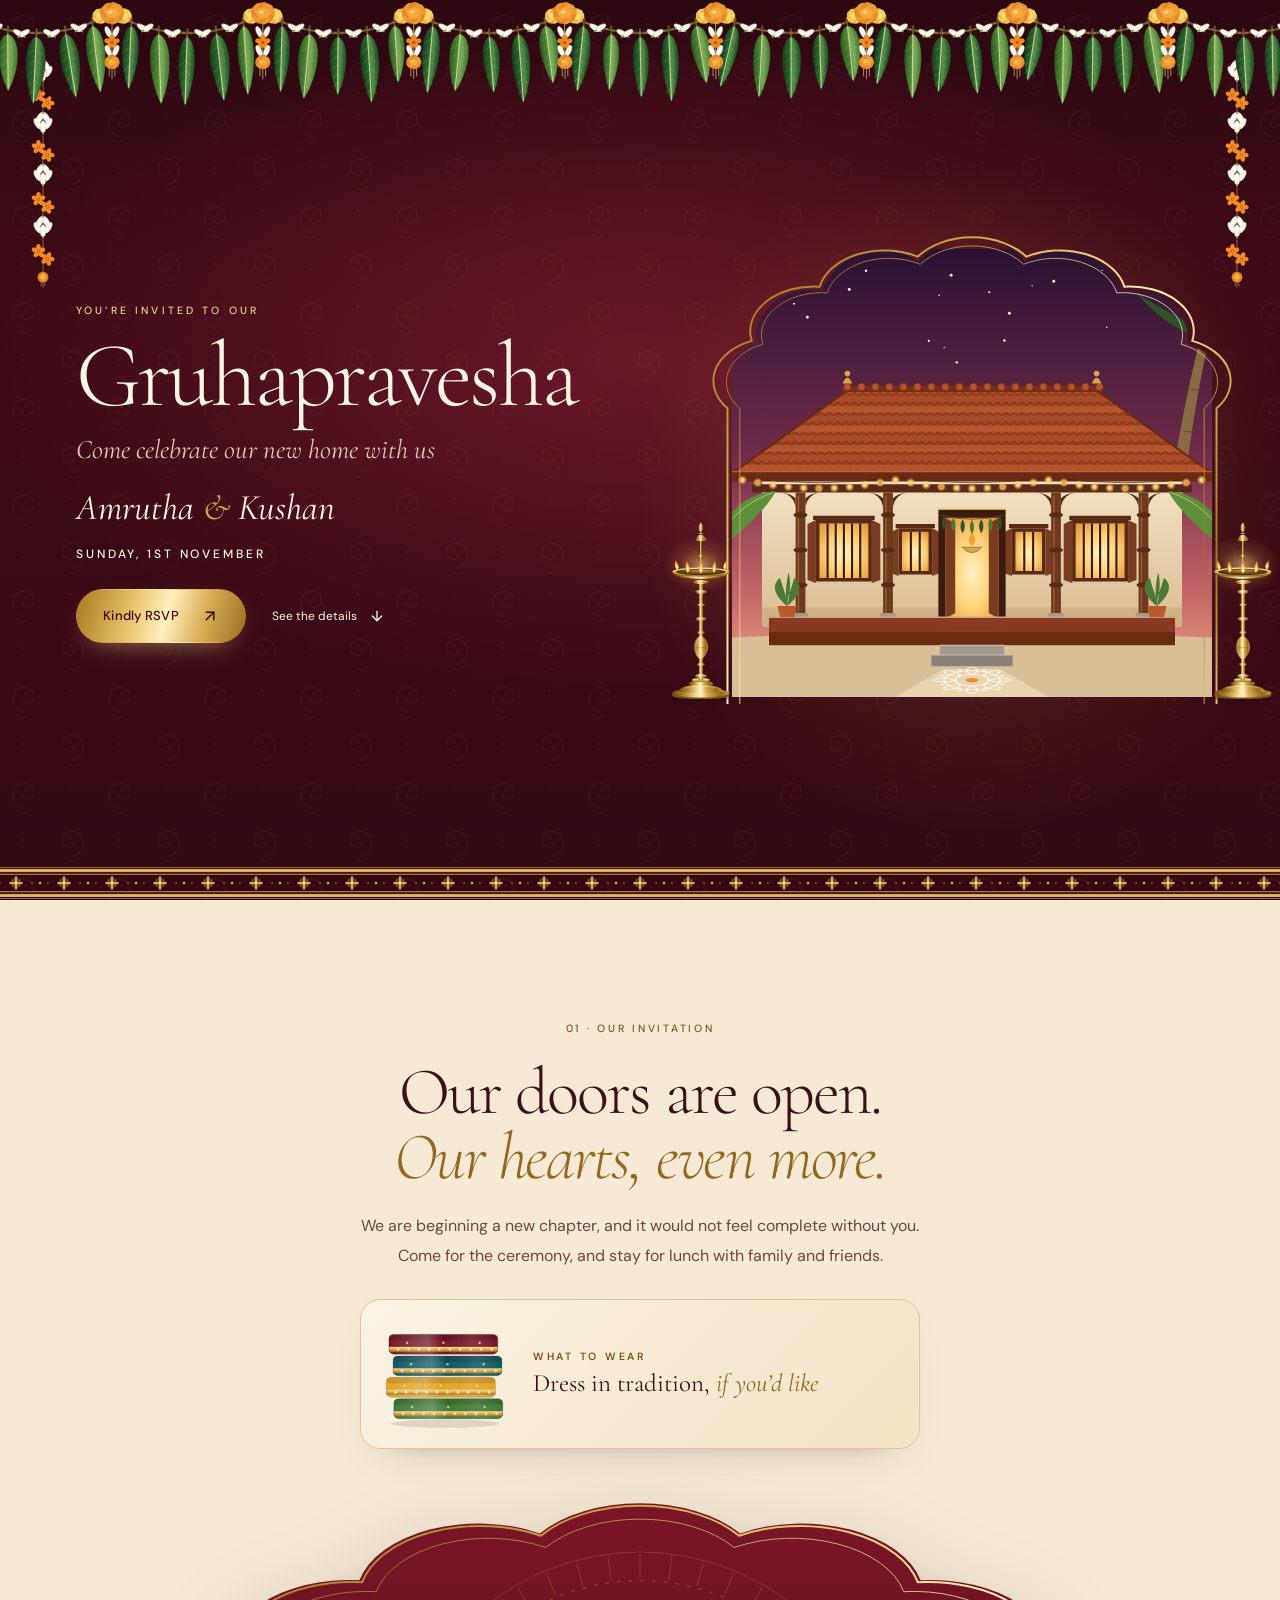
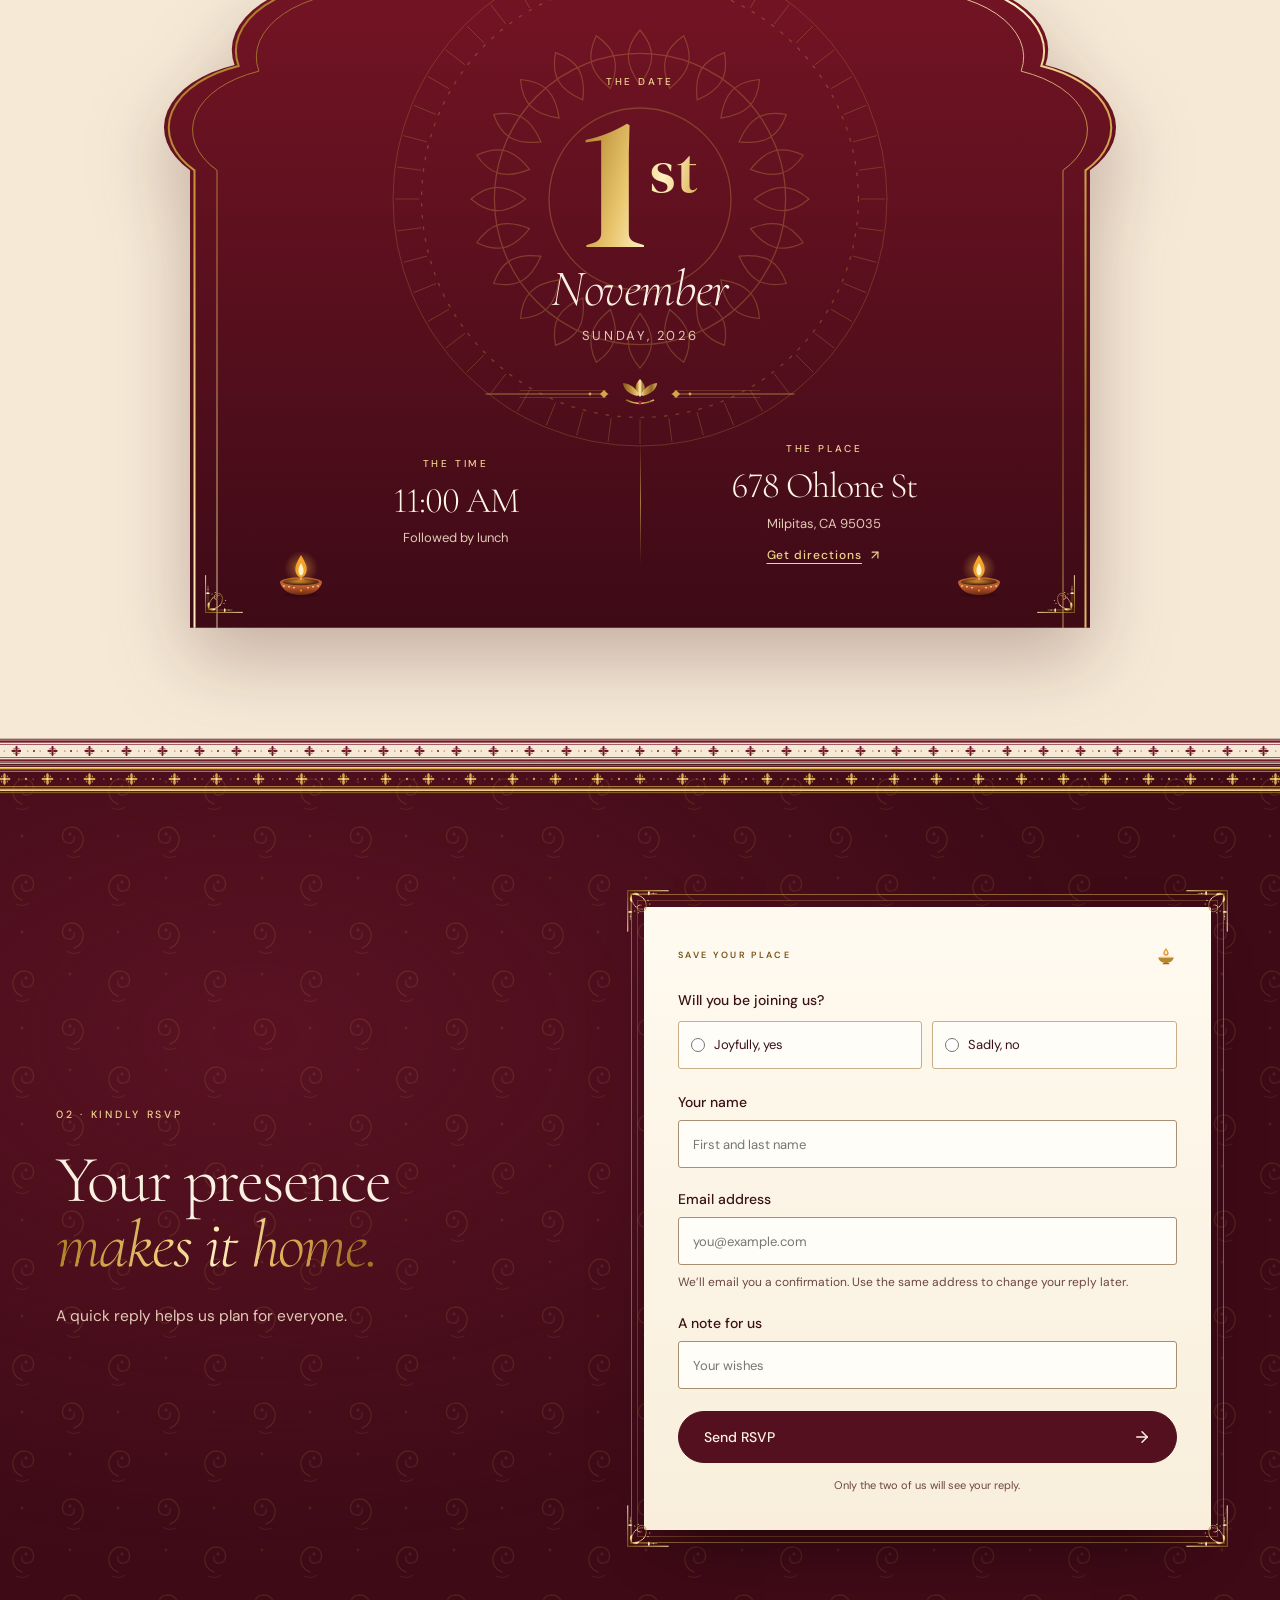
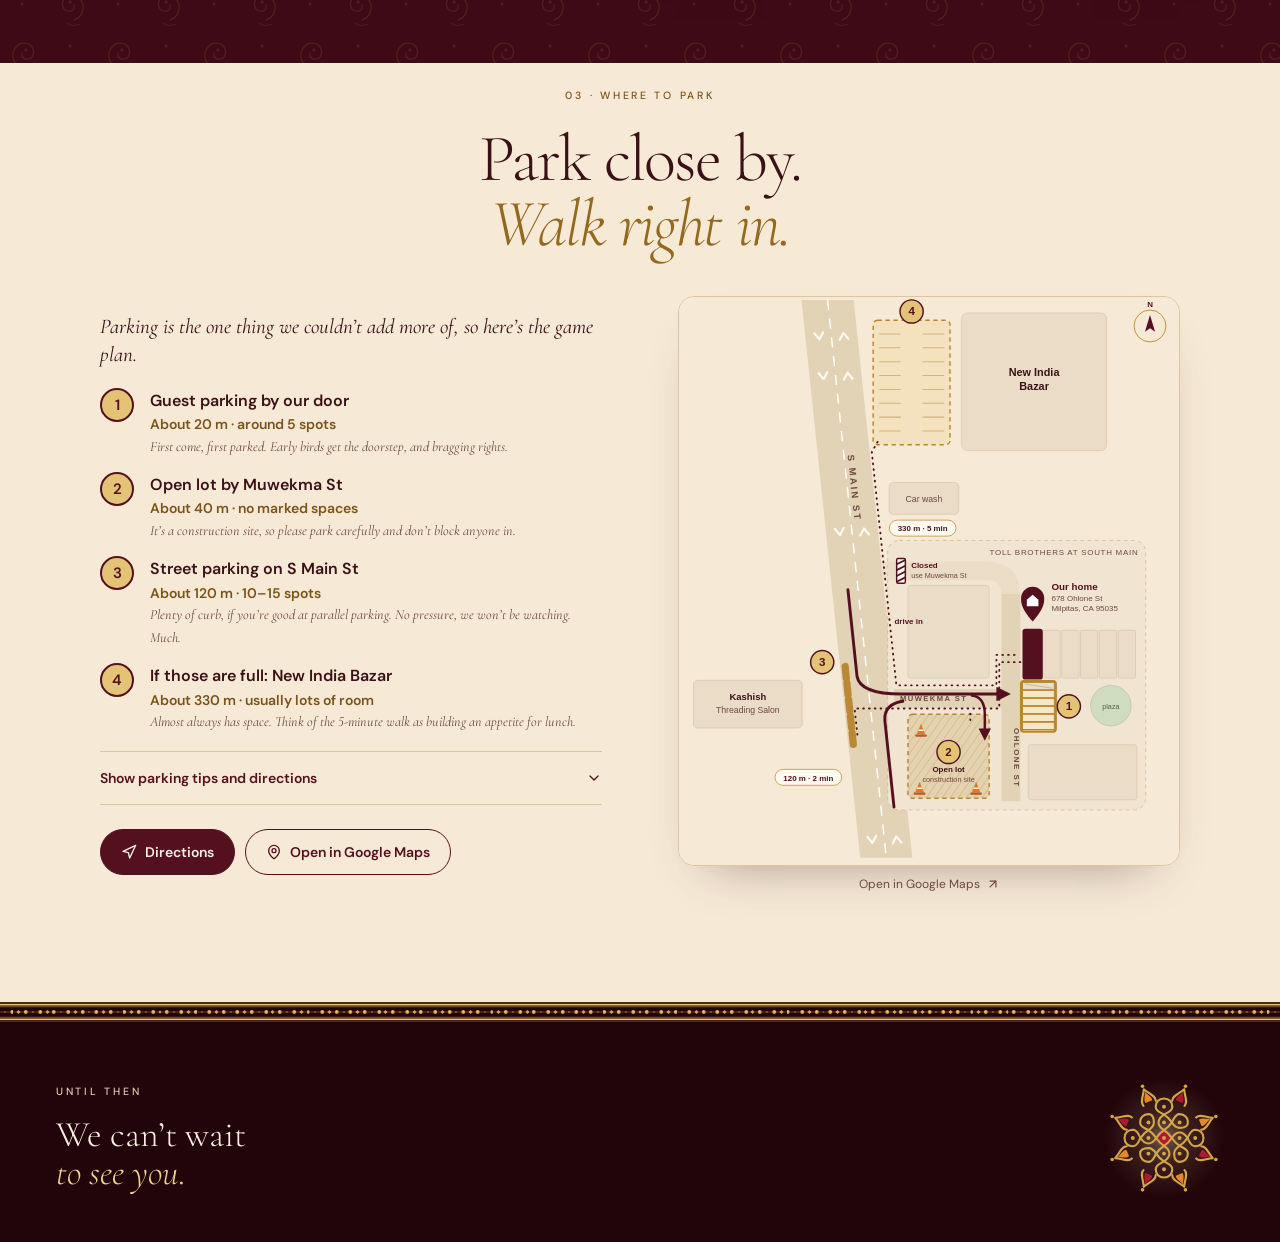
==== commit 14b5dfed: "Update the invitation" ====
--- a/index.html
+++ b/index.html
@@ -22,8 +22,8 @@
     <link rel="icon" type="image/svg+xml" href="./favicon.svg" />
     <link rel="apple-touch-icon" href="./apple-touch-icon.png" />
     <style>#gp-loader{z-index:100;background:radial-gradient(70% 55% at 50% 45%,#6a1828 0,#3d0a16 55%,#22050b 100%);align-content:center;place-items:center;gap:18px;transition:opacity .6s,visibility 0s linear .6s;display:grid;position:fixed;inset:0}#gp-loader svg{width:min(46vw,210px);height:auto;transition:transform .7s cubic-bezier(.16,1,.3,1);overflow:visible}#gp-loader p{letter-spacing:.02em;color:#e8d3b0;margin:0;font:italic 400 19px/1.3 Georgia,Times New Roman,serif}#gp-loader.gp-loader-done{opacity:0;visibility:hidden}#gp-loader.gp-loader-done svg{transform:scale(1.12)}#gp-loader .draw{stroke-dasharray:1;stroke-dashoffset:1px;animation:1.1s cubic-bezier(.65,0,.35,1) forwards gpl-draw}#gp-loader .draw-2{animation-delay:.25s}#gp-loader .draw-3{animation-delay:.5s}#gp-loader .glow{opacity:0;animation:.6s .85s forwards gpl-fade,1.8s ease-in-out 1.45s infinite alternate gpl-glow}#gp-loader .flame{transform-box:fill-box;transform-origin:50% 100%;opacity:0;animation:.4s 1s forwards gpl-fade,.9s ease-in-out 1.4s infinite alternate gpl-flicker}#gp-loader .flame-2{animation-delay:1.1s,1.65s}#gp-loader .torana{transform-box:view-box;transform-origin:100px 52px;opacity:0;animation:.5s .7s forwards gpl-fade,2.4s ease-in-out 1.2s infinite alternate gpl-sway}#gp-loader .spark{opacity:0;animation:2.2s ease-out infinite gpl-rise}#gp-loader .spark:nth-of-type(2){animation-delay:.45s}#gp-loader .spark:nth-of-type(3){animation-delay:.9s}#gp-loader .spark:nth-of-type(4){animation-delay:1.35s}#gp-loader .spark:nth-of-type(5){animation-delay:1.8s}@keyframes gpl-draw{to{stroke-dashoffset:0}}@keyframes gpl-fade{to{opacity:1}}@keyframes gpl-glow{0%{opacity:.75}to{opacity:1}}@keyframes gpl-flicker{0%{transform:scale(.9,.94)rotate(-2deg)}to{transform:scale(1.05,1.08)rotate(2deg)}}@keyframes gpl-sway{0%{transform:rotate(-1.6deg)}to{transform:rotate(1.6deg)}}@keyframes gpl-rise{0%{opacity:0;transform:translateY(0)scale(.6)}20%{opacity:1}to{opacity:0;transform:translateY(-46px)scale(1.1)}}@media (prefers-reduced-motion:reduce){#gp-loader *,#gp-loader{transition:none!important;animation:none!important}#gp-loader .draw{stroke-dashoffset:0}#gp-loader .glow,#gp-loader .flame,#gp-loader .torana{opacity:1}#gp-loader .spark{display:none}}</style>
-    <script type="module" crossorigin src="./assets/index-BXxoArLw.js"></script>
-    <link rel="stylesheet" crossorigin href="./assets/index-cVF0F5fa.css">
+    <script type="module" crossorigin src="./assets/index-DGO_c-_I.js"></script>
+    <link rel="stylesheet" crossorigin href="./assets/index-BNL0cKU6.css">
   </head>
   <body>
     <div id="gp-loader" aria-hidden="true">
--- a/assets/index-BNL0cKU6.css
+++ b/assets/index-BNL0cKU6.css
@@ -0,0 +1 @@
+@font-face{font-family:DM Sans;font-style:normal;font-display:swap;font-weight:400;src:url(./dm-sans-latin-ext-400-normal-BtiwyxMk.woff2)format("woff2"),url(./dm-sans-latin-ext-400-normal-BjWJ59Pq.woff)format("woff");unicode-range:U+100-2BA,U+2BD-2C5,U+2C7-2CC,U+2CE-2D7,U+2DD-2FF,U+304,U+308,U+329,U+1D00-1DBF,U+1E00-1E9F,U+1EF2-1EFF,U+2020,U+20A0-20AB,U+20AD-20C0,U+2113,U+2C60-2C7F,U+A720-A7FF}@font-face{font-family:DM Sans;font-style:normal;font-display:swap;font-weight:400;src:url(./dm-sans-latin-400-normal-CW0RaeGs.woff2)format("woff2"),url(./dm-sans-latin-400-normal-BwCSEQnW.woff)format("woff");unicode-range:U+??,U+131,U+152-153,U+2BB-2BC,U+2C6,U+2DA,U+2DC,U+304,U+308,U+329,U+2000-206F,U+20AC,U+2122,U+2191,U+2193,U+2212,U+2215,U+FEFF,U+FFFD}@font-face{font-family:DM Sans;font-style:normal;font-display:swap;font-weight:500;src:url(./dm-sans-latin-ext-500-normal-BJfUCQsA.woff2)format("woff2"),url(./dm-sans-latin-ext-500-normal-DR84L5F-.woff)format("woff");unicode-range:U+100-2BA,U+2BD-2C5,U+2C7-2CC,U+2CE-2D7,U+2DD-2FF,U+304,U+308,U+329,U+1D00-1DBF,U+1E00-1E9F,U+1EF2-1EFF,U+2020,U+20A0-20AB,U+20AD-20C0,U+2113,U+2C60-2C7F,U+A720-A7FF}@font-face{font-family:DM Sans;font-style:normal;font-display:swap;font-weight:500;src:url(./dm-sans-latin-500-normal-B9HHJjqV.woff2)format("woff2"),url(./dm-sans-latin-500-normal-Dr3UlScf.woff)format("woff");unicode-range:U+??,U+131,U+152-153,U+2BB-2BC,U+2C6,U+2DA,U+2DC,U+304,U+308,U+329,U+2000-206F,U+20AC,U+2122,U+2191,U+2193,U+2212,U+2215,U+FEFF,U+FFFD}@font-face{font-family:DM Sans;font-style:normal;font-display:swap;font-weight:600;src:url(./dm-sans-latin-ext-600-normal-4vooXBpG.woff2)format("woff2"),url(./dm-sans-latin-ext-600-normal-DRtaDpgU.woff)format("woff");unicode-range:U+100-2BA,U+2BD-2C5,U+2C7-2CC,U+2CE-2D7,U+2DD-2FF,U+304,U+308,U+329,U+1D00-1DBF,U+1E00-1E9F,U+1EF2-1EFF,U+2020,U+20A0-20AB,U+20AD-20C0,U+2113,U+2C60-2C7F,U+A720-A7FF}@font-face{font-family:DM Sans;font-style:normal;font-display:swap;font-weight:600;src:url(./dm-sans-latin-600-normal-Aqo67rzb.woff2)format("woff2"),url(./dm-sans-latin-600-normal-BmdmIIQ2.woff)format("woff");unicode-range:U+??,U+131,U+152-153,U+2BB-2BC,U+2C6,U+2DA,U+2DC,U+304,U+308,U+329,U+2000-206F,U+20AC,U+2122,U+2191,U+2193,U+2212,U+2215,U+FEFF,U+FFFD}:root{color:#24362e;font-synthesis:none;text-rendering:optimizelegibility;-webkit-font-smoothing:antialiased;--paper:#f7f4ec;--surface:#fffdfa;--stone:#efeadf;--ink:#24362e;--green:#173c34;--muted:#59695c;--clay:#9c4f38;--brass:#a67c42;--line:#d9d2c4;--error:#9c3f35;background:#f7f4ec;font-family:DM Sans,sans-serif}*{box-sizing:border-box}body{margin:0}button,input,textarea,select{font:inherit}button,a{-webkit-tap-highlight-color:transparent}a{color:inherit;text-decoration:none}button{cursor:pointer}button:disabled{cursor:wait}button:disabled:not(.submit-rsvp){cursor:not-allowed}button{color:inherit}img{max-width:100%;display:block}h1,h2,h3,p,figure{margin:0}button:focus-visible,a:focus-visible,input:focus-visible,textarea:focus-visible,select:focus-visible{outline:2px solid var(--green);outline-offset:4px}::selection{color:var(--green);background:#d8dfcb}.eyebrow{letter-spacing:2.4px;font-size:10px;font-weight:600;line-height:1.7;display:block}.button{background:var(--green);min-height:54px;color:var(--paper);border:1px solid var(--green);border-radius:3px;justify-content:center;align-items:center;gap:26px;padding:15px 25px;font-size:13px;font-weight:500;transition:background .18s,transform .18s;display:inline-flex}.button:hover{background:#102f29}.button:active{transform:translateY(1px)}.button svg{flex-shrink:0}.text-link{text-underline-offset:5px;background:0 0;border:0;align-items:center;gap:10px;padding:8px 0;font-size:12px;font-weight:500;display:inline-flex}.text-link:hover{text-decoration:underline}.wordmark{letter-spacing:-1.8px;font-family:DM Serif Display,Georgia,serif;font-size:38px}.wordmark>span{color:var(--clay)}.app-loading{text-align:center;flex-direction:column;justify-content:center;align-items:center;gap:20px;min-height:100vh;padding:32px;display:flex}.app-loading p{color:var(--muted)}.skip-link{z-index:30;background:var(--green);color:var(--paper);padding:15px;position:fixed;top:-80px;left:20px}.skip-link:focus{top:15px}h1,h2,h3{font-family:DM Serif Display,Georgia,serif;font-weight:400}h1{letter-spacing:-2.8px;font-size:clamp(54px,5.9vw,82px);line-height:1.055}h1>span{display:block}h2{letter-spacing:-1.5px;font-size:clamp(36px,4vw,55px);line-height:1.14}h2 em{color:var(--clay);font-weight:400}.rsvp-card{background:var(--paper);color:var(--ink);border-radius:5px;min-width:0;padding:36px;position:relative}.form-heading{justify-content:space-between;align-items:center;margin-bottom:24px;display:flex}.form-heading svg{color:var(--clay)}.form-heading .eyebrow{font-size:9px}.form-preview-note{color:var(--muted);margin-top:-9px;padding-bottom:20px;font-size:11px;line-height:1.6}.attendance-field{border:0;min-width:0;margin:0 0 24px;padding:0}.attendance-field legend{margin-bottom:12px;padding:0;font-size:12px;font-weight:500}.attendance-options{gap:10px;display:flex}.attendance-option{cursor:pointer;border:1px solid #bbbdae;border-radius:3px;flex:1;align-items:center;gap:9px;min-height:48px;padding:10px 12px;font-size:11px;display:flex}.attendance-option.selected{border-color:var(--green);background:#e7ebdf}.attendance-option input{accent-color:var(--green);width:14px;height:14px;margin:0}.attendance-option>svg{flex-shrink:0;margin-left:auto}.form-field{margin-bottom:22px}.form-field label{margin-bottom:9px;font-size:12px;font-weight:500;display:block}.form-field>input{background:var(--surface);width:100%;height:48px;color:var(--ink);border:1px solid #7d8476;border-radius:3px;padding:12px 14px;font-size:16px}.form-field>input::placeholder{color:#737a6c;font-size:13px}.form-field>input[readonly]{background:#eaece3}.field-help{color:var(--muted);margin-top:7px;font-size:10px;line-height:1.7}.form-field input[aria-invalid=true]{border-color:var(--error)}.field-error{color:var(--error);margin-top:7px;font-size:11px;line-height:1.6}.party-field{flex-wrap:wrap;justify-content:space-between;align-items:center;gap:12px;display:flex}.party-field label{margin-bottom:2px}.party-field .field-help{margin:0}.party-field>.field-error{width:100%}.stepper{background:var(--surface);border:1px solid #7d8476;border-radius:3px;align-items:center;height:46px;display:flex}.stepper button{background:0 0;border:0;justify-content:center;align-items:center;width:44px;height:44px;display:flex}.stepper button:disabled{opacity:.4}.stepper input{text-align:center;width:40px;color:var(--ink);background:0 0;border:0;font-size:16px}.submit-rsvp{justify-content:space-between;width:100%;min-height:52px}.submit-rsvp:disabled{opacity:.65}.form-footnote{text-align:center;color:var(--muted);margin-top:15px;font-size:9px}.form-error{color:var(--error);background:#f5e9dd;border:1px solid #d6b9a9;border-radius:3px;margin-bottom:18px;padding:12px;font-size:12px;line-height:1.6}.reminders-check{align-items:center;gap:8px;min-height:30px;margin-bottom:22px;font-size:12px;display:flex}.reminders-check input{accent-color:var(--green)}.recovery{text-align:center;margin-top:16px}.recovery>.text-link{font-size:10px}.confirmation{text-align:center;padding-block:42px}.confirmation-seal{background:#e6eadc;border:1px solid #d4dac9;border-radius:50%;justify-content:center;align-items:center;width:62px;height:62px;margin:0 auto 23px;display:flex}.confirmation .eyebrow{font-size:8px}.confirmation h3{letter-spacing:-1px;margin-top:16px;font-size:38px;line-height:1.1}.confirmation h3:focus{outline:none}.confirmation>p{color:var(--muted);margin-top:16px;font-size:13px;line-height:1.8}.confirmation-details{border-block:1px solid var(--line);flex-direction:column;gap:5px;margin-block:25px;padding-block:20px;font-size:12px;display:flex}.confirmation-details strong{font-family:DM Serif Display,Georgia,serif;font-size:23px;font-weight:400}.confirmation>p.fine-print{margin-bottom:20px;font-size:11px}.confirmation .button{width:100%;font-size:12px}.confirmation-actions{flex-wrap:wrap;justify-content:center;gap:15px;margin-top:16px;display:flex}.confirmation-actions .text-link,.copy-response{font-size:10px}.copy-response{margin-top:15px}.confirmation .optout-button{margin-top:12px;font-size:11px}.confirmation .optout-note{border:1px solid var(--line);background:#ececdf;padding:10px;font-size:11px}@media (max-width:1099px){h1{letter-spacing:-2.4px;font-size:64px}.rsvp-card{padding:28px}}@media (max-width:767px){h2{letter-spacing:-1.1px;font-size:38px}.rsvp-card{padding:25px 23px}.form-heading{margin-bottom:23px}.form-field label,.attendance-field legend{font-size:13px}.attendance-option{gap:7px;padding:11px 10px;font-size:12px}.field-help{font-size:11px}.form-footnote{font-size:10px}.form-preview-note{font-size:11px}.form-field{margin-bottom:21px}.confirmation h3{font-size:35px}.confirmation>p{font-size:13px}}@media (max-width:359px){.rsvp-card{padding:22px 17px}.attendance-option{gap:6px;font-size:11px}.attendance-option>svg{width:13px}h2{font-size:35px}}@media (prefers-reduced-motion:reduce){*,:before,:after{scroll-behavior:auto!important;transition:none!important;animation:none!important}}@media print{.rsvp-card,.skip-link{display:none!important}}.form-field label,.attendance-field legend{font-size:14px}.attendance-option{font-size:13px}.field-help,.field-error,.form-preview-note{font-size:12px}.form-footnote{font-size:11px}.submit-rsvp{font-size:14px}.confirmation-details{overflow-wrap:anywhere}.gruha .gp-rsvp-loading{text-align:center;align-content:center;justify-items:center;gap:10px;min-height:460px;display:grid}.gruha .gp-rsvp-loading h3{color:var(--gp-ink);font:400 30px/1.15 Cormorant Garamond,Georgia,serif}.gruha .gp-rsvp-loading p{color:var(--gp-ink-muted);font-size:13px}.gruha .gp-loader{gap:8px;margin-bottom:8px;display:flex}.gruha .gp-loader span{background:var(--gp-gold);opacity:.35;border-radius:50%;width:9px;height:9px}.gruha .gp-skeleton{gap:12px;width:min(100%,320px);margin-top:22px;display:grid}.gruha .gp-skeleton span{background:#f1e4cc;border-radius:3px;height:44px}.gruha .gp-skeleton span:first-child{width:70%;height:48px}.gruha .gp-welcome-back{border-left:2px solid var(--gp-gold);color:var(--gp-ink);background:#f8ecd6;margin:-6px 0 22px;padding:12px 14px;font-size:13px;line-height:1.6}.gruha .gp-welcome-back strong{font-weight:600}@media (prefers-reduced-motion:no-preference){.gruha[data-motion] .gp-loader span{animation:1.2s ease-in-out infinite gp-loader!important}.gruha[data-motion] .gp-loader span:nth-child(2){animation-delay:.2s!important}.gruha[data-motion] .gp-loader span:nth-child(3){animation-delay:.4s!important}.gruha[data-motion] .rsvp-card.gp-rsvp-reveal{animation:.45s ease-out both gp-reveal!important}}@keyframes gp-loader{0%,to{opacity:.3;transform:scale(.85)}50%{opacity:1;transform:scale(1)}}@keyframes gp-reveal{0%{opacity:0;transform:translateY(8px)}}.gruha .gp-calendar{cursor:pointer;border:1px solid var(--gp-maroon-mid);min-height:46px;color:var(--gp-maroon-mid);background:#fffdf7;border-radius:100px;justify-content:center;align-items:center;gap:10px;margin:0 0 22px;padding:11px 22px;font-family:inherit;font-size:14px;font-weight:600;display:inline-flex}.gruha .gp-calendar:hover{background:#f6e3d8}.gruha .gp-cal-ask{width:min(100% - 32px,380px);max-width:none;color:var(--gp-ink);text-align:center;background:linear-gradient(#fffaf0,#f8eedb);border:1px solid #e0c99f;border-radius:16px;padding:30px 26px 20px;box-shadow:0 30px 80px -24px #000000b3}.gruha .gp-cal-ask::backdrop{background:#22050ba8}.gruha .gp-cal-ask-icon{width:58px;height:58px;color:var(--gp-maroon-mid);background:linear-gradient(135deg,#f3d68c,#c99a3e);border-radius:50%;place-items:center;margin-bottom:14px;display:inline-grid}.gruha .gp-cal-ask h3{letter-spacing:-.01em;color:var(--gp-ink);margin:0 0 8px;font:400 30px/1.15 Cormorant Garamond,Georgia,serif}.gruha .gp-cal-ask p{color:var(--gp-ink-muted);margin:0 0 22px;font-size:14px;line-height:1.6}.gruha .gp-cal-ask-actions{gap:6px;display:grid}.gruha .gp-cal-ask .button{background:var(--gp-maroon-mid);border-color:var(--gp-maroon-mid);width:100%;color:var(--gp-ivory);border-radius:100px;justify-content:center;gap:14px}.gruha .gp-cal-ask-no{min-height:44px;color:var(--gp-ink-muted);text-underline-offset:4px;cursor:pointer;background:0 0;border:0;font:500 14px DM Sans,sans-serif;text-decoration:underline}@media (max-width:600px){.gruha .gp-cal-ask{margin:auto auto max(16px, env(safe-area-inset-bottom))}}.gruha .gp-parking{background:var(--gp-sandal);color:var(--gp-ink);padding:24px 0 110px;position:relative}.gruha .gp-parking .gp-section-head{text-align:center;margin-bottom:40px}.gruha .gp-parking .gp-section-head>.gp-label{color:var(--gp-gold-dk);margin-bottom:20px}.gruha .gp-parking .gp-h2 em{color:var(--gp-gold-ink)}.gruha .gp-parking-grid{grid-template-columns:minmax(0,1fr) minmax(0,1fr);align-items:center;gap:clamp(40px,6vw,88px);max-width:1080px;margin-inline:auto;display:grid}.gruha .gp-parking-info{order:-1}.gruha .gp-parking-map{width:min(100%,520px);color:var(--gp-ink-muted);justify-self:end;justify-items:center;gap:10px;font-size:12px;display:grid}.gruha .gp-parking-map span{align-items:center;gap:6px;display:inline-flex}.gruha .gp-parking-map img{border:1px solid var(--gp-sandal-line);border-radius:16px;width:100%;height:auto;display:block;box-shadow:0 24px 50px -30px #3a111773}.gruha .gp-parking-options{gap:14px;margin:0 0 18px;padding:0;list-style:none;display:grid}.gruha .gp-parking-options li{grid-template-columns:36px 1fr;align-items:start;gap:14px;display:grid}.gruha .gp-parking-badge{border:2px solid var(--gp-maroon-mid);width:34px;height:34px;color:var(--gp-maroon-mid);background:#e3c375;border-radius:50%;place-items:center;font-size:15px;font-weight:700;display:grid}.gruha .gp-parking h3{letter-spacing:0;color:var(--gp-ink);margin:2px 0;font:600 16px/1.35 DM Sans,sans-serif}.gruha .gp-parking-options p,.gruha .gp-parking-drive p{color:var(--gp-ink-muted);margin:0;font-size:14px;line-height:1.6}.gruha .gp-parking-distance{font-weight:600;color:var(--gp-gold-dk)!important}.gruha .gp-parking-drive{border:1px solid var(--gp-sandal-line);background:#fbf3e4;border-radius:12px;gap:8px;margin-bottom:24px;padding:20px 22px;display:grid}.gruha .gp-parking-drive strong{color:var(--gp-ink)}.gruha .gp-parking-links{flex-wrap:wrap;gap:10px;display:flex}.gruha .gp-parking-link{border:1px solid var(--gp-maroon-mid);min-height:46px;color:var(--gp-maroon-mid);border-radius:100px;align-items:center;gap:8px;padding:11px 20px;font-size:14px;font-weight:600;display:inline-flex}.gruha .gp-parking-link-primary{background:var(--gp-maroon-mid);color:var(--gp-ivory)}@media (max-width:900px){.gruha .gp-parking-grid{grid-template-columns:1fr;gap:32px}.gruha .gp-parking-info{order:0}.gruha .gp-parking-map{justify-self:stretch;width:100%}.gruha .gp-parking{padding-bottom:80px}}.gruha .gp-parking-more{border-top:1px solid var(--gp-sandal-line);border-bottom:1px solid var(--gp-sandal-line);margin-bottom:24px}.gruha .gp-parking-more summary{cursor:pointer;min-height:52px;color:var(--gp-maroon-mid);justify-content:space-between;align-items:center;gap:12px;font-size:14px;font-weight:600;list-style:none;display:flex}.gruha .gp-parking-more summary::-webkit-details-marker{display:none}.gruha .gp-parking-more[open] summary svg{transform:rotate(180deg)}.gruha .gp-parking-more-body{gap:16px;padding:4px 0 20px;display:grid}.gruha .gp-parking-tips{color:var(--gp-ink-muted);gap:10px;margin:0;padding-left:20px;font-size:14px;line-height:1.6;display:grid}.gruha .gp-parking-tips strong{color:var(--gp-ink);font-weight:600}.gruha .gp-parking-more .gp-parking-drive{margin-bottom:0}.gruha .gp-parking-note{text-align:left;color:var(--gp-ink);background:#f6e7cf;border:1px solid #e3cc9f;border-radius:10px;align-items:flex-start;gap:10px;margin:0 0 22px;padding:14px 16px;font-size:13.5px;line-height:1.6;display:flex}.gruha .gp-parking-note svg{color:var(--gp-maroon-mid);flex:none;margin-top:2px}.gruha .gp-parking-note a{color:var(--gp-maroon-mid);text-underline-offset:3px;font-weight:600;text-decoration:underline}.gruha .gp-parking-intro{color:var(--gp-ink);margin:0 0 18px;font:italic 400 21px/1.35 Cormorant Garamond,Georgia,serif}.gruha .gp-parking-quip{color:var(--gp-ink-muted);margin:3px 0 0;font:italic 400 17px/1.4 Cormorant Garamond,Georgia,serif}.gruha .gp-attire{border:1px solid var(--gp-sandal-line);text-align:left;background:linear-gradient(135deg,#fbf3e4,#f3e3c6);border-radius:20px;align-items:center;gap:22px;max-width:560px;margin:28px auto 0;padding:18px 26px 18px 18px;display:flex;box-shadow:0 18px 40px -30px #3a111780}.gruha .gp-attire-fan{flex:none;width:132px;height:auto}.gruha .gp-attire-label{letter-spacing:.26em;text-transform:uppercase;color:var(--gp-gold-dk);font:600 10.5px/1.6 DM Sans,sans-serif;display:block}.gruha .gp-attire-title{color:var(--gp-ink);margin:2px 0 0;font:400 25px/1.2 Cormorant Garamond,Georgia,serif}.gruha .gp-attire-title em{color:var(--gp-gold-ink)}.gruha .gp-attire-text{color:var(--gp-ink-muted);margin:0;font-size:14px;line-height:1.6}@media (max-width:520px){.gruha .gp-attire{text-align:center;flex-direction:column;gap:10px;padding:20px 20px 22px}.gruha .gp-attire-fan{width:140px}}@media (prefers-reduced-motion:no-preference){.gruha[data-motion] .gp-attire-armed .gp-attire-fold{opacity:0;transform:translateY(-34px);transition:opacity .45s ease calc(var(--i) * .16s), transform .7s cubic-bezier(.34, 1.4, .64, 1) calc(var(--i) * .16s)!important}.gruha[data-motion] .gp-attire-armed.gp-attire-in .gp-attire-fold{opacity:1;transform:none}.gruha[data-motion] .gp-attire-armed .gp-attire-copy{opacity:0;transform:translate(10px);transition:opacity .6s .55s,transform .6s .55s!important}.gruha[data-motion] .gp-attire-armed.gp-attire-in .gp-attire-copy{opacity:1;transform:none}}.gruha .gp-form-deepa{width:22px;height:22px}.gpo-rangoli{--kp:var(--gp-p,1);aspect-ratio:1;width:100%;display:block;position:relative;container:gpo-rangoli/inline-size}.gpo-rangoli>svg{width:100%;height:100%;display:block;overflow:visible}.gpo-rangoli-lines{stroke:#fffaf0;stroke-width:3.1px}.gpo-rangoli-line{--s:clamp(0, calc((var(--kp) - var(--a,0)) / var(--l,1)), 1);stroke-dasharray:1 2;stroke-dashoffset:calc((1 - var(--s)) * 1px);opacity:clamp(0, calc(var(--s) * 40), 1)}.gpo-rangoli-fine{stroke-width:1.6px}.gpo-rangoli-dot{--s:clamp(0, calc((var(--kp) - var(--a,0)) / .045), 1);fill:#fffaf0;transform-box:fill-box;transform-origin:50%;transform:scale(calc(var(--s) + 2.2 * var(--s) * (1 - var(--s))));opacity:var(--s)}.gpo-rangoli-fill{--s:clamp(0, calc((var(--kp) - var(--a,0)) / .07), 1);transform-box:fill-box;transform-origin:50%;transform:scale(calc(.35 + .65 * var(--s)));opacity:var(--s)}.gpo-rangoli-glow{opacity:clamp(0, calc((var(--kp) - .85) / .15), 1)}.gpo-rangoli-powder-kumkum>rect{fill:#b0172f}.gpo-rangoli-powder-turmeric>rect{fill:#e4a52b}.gpo-rangoli-powder-teal>rect{fill:#1d7a7a}.gpo-rangoli-powder-marigold>rect{fill:#e8862a}.gpo-rangoli-powder-leaf>rect{fill:#4c7a34}.gpo-rangoli-powder-rose>rect{fill:#c2405a}.gpo-rangoli-grain-l{fill:#fffaf0;opacity:.22}.gpo-rangoli-grain-d{fill:#22050b;opacity:.2}.gpo-rangoli-small .gpo-rangoli-lines{stroke:currentColor;stroke-width:14px}.gpo-rangoli-small .gpo-rangoli-dot{fill:currentColor}@container gpo-rangoli (width<=480px){.gpo-rangoli-grand .gpo-rangoli-lines{stroke-width:4.2px}.gpo-rangoli-grand .gpo-rangoli-fine{stroke-width:2.4px}}.gpo-kalasha,.gpo-divider,.gpo-hanate,.gpo-corner,.gpo-lotus,.gpo-garland{display:block;position:relative}.gpo-kalasha>svg,.gpo-divider>svg,.gpo-hanate>svg,.gpo-corner>svg,.gpo-lotus>svg,.gpo-garland>svg{width:100%;height:100%;display:block;overflow:visible}.gpo-kalasha{aspect-ratio:200/240}.gpo-divider{aspect-ratio:320/40}.gpo-hanate{aspect-ratio:1}.gpo-lotus{aspect-ratio:160/100}.gpo-corner{aspect-ratio:1;width:48px}.gpo-corner-tr{transform:scaleX(-1)}.gpo-corner-bl{transform:scaleY(-1)}.gpo-corner-br{transform:scale(-1)}.gpo-garland{width:26px}.gpo-zari{background-image:var(--gpo-tile);background-position:50%;background-repeat:repeat-x;background-size:auto 100%;width:100%;height:34px;display:block;position:relative}.gpo-zari-gold:after{content:"";pointer-events:none;-webkit-mask:var(--gpo-tile) repeat-x center / auto 100%;-webkit-mask:var(--gpo-tile) repeat-x center / auto 100%;mask:var(--gpo-tile) repeat-x center / auto 100%;background:linear-gradient(100deg,#0000 42%,#fff6d6d9 50%,#0000 58%) 0 0/260% 100% no-repeat;animation:9s ease-in-out infinite gpo-sheen;position:absolute;inset:0}@keyframes gpo-sheen{0%,55%{background-position:130% 0}to{background-position:-130% 0}}.gpo-flame{transform-box:view-box;transform-origin:60px 74px;transform:scale(var(--gp-lit,1));opacity:clamp(0, calc(var(--gp-lit,1) * 1.4), 1);transition:transform .7s cubic-bezier(.2,.8,.2,1),opacity .5s}.gpo-hanate:not(.gpo-lit) .gpo-flame{opacity:0;transform:scale(0)}.gpo-flicker{transform-box:view-box;transform-origin:60px 70px;animation:2.6s ease-in-out infinite alternate gpo-flicker}.gpo-halo{transform-box:fill-box;transform-origin:50%;animation:3.4s ease-in-out infinite alternate gpo-breathe}@keyframes gpo-flicker{0%{transform:scale(.97,1.02)rotate(-2deg)}45%{transform:scale(1.04,.95)rotate(2.5deg)}to{transform:scale(.95,1.04)rotate(-1deg)}}@keyframes gpo-breathe{0%{opacity:.75;transform:scale(.94)}to{opacity:1;transform:scale(1.06)}}.gpo-garland-sway{transform-box:view-box;animation:7s ease-in-out infinite alternate gpo-sway}.gpo-garland:nth-of-type(2n) .gpo-garland-sway{animation-duration:8.6s;animation-delay:-3s}@keyframes gpo-sway{0%{transform:rotate(-1.6deg)}to{transform:rotate(1.8deg)}}.gpo-petals{pointer-events:none;position:absolute;inset:0;overflow:hidden}.gpo-lane{top:0;left:var(--x);width:0;height:100%;animation:gpo-fall var(--t) linear var(--d) infinite;position:absolute;transform:translateY(-12%)}.gpo-petal{width:var(--s);height:calc(var(--s) * .72);background:var(--c);opacity:.92;animation:gpo-drift calc(var(--t) / 3) ease-in-out var(--d) infinite alternate;border-radius:80% 10%;position:absolute;top:0;left:0;box-shadow:inset -1px -1px #0000001f}.gpo-petal-bud{width:calc(var(--s) * .5);height:var(--s);border-radius:50% 50% 45% 45%/62% 62% 38% 38%}@keyframes gpo-fall{to{transform:translateY(112%)}}@keyframes gpo-drift{0%{transform:translateX(calc(var(--w) * -.5)) rotate(var(--r))}to{transform:translateX(calc(var(--w) * .5)) rotate(calc(var(--r) + 140deg))}}.gpo-petals-burst .gpo-lane{animation:gpo-burst var(--t) cubic-bezier(.3, .1, .5, 1) var(--d) 1 both}.gpo-petals-burst .gpo-petal{animation-iteration-count:2}@keyframes gpo-burst{0%{opacity:1;transform:translateY(-8%)}85%{opacity:1}to{opacity:0;transform:translateY(105%)}}.gpo-paisley{pointer-events:none;background-repeat:repeat;background-size:96px 96px;position:absolute;inset:0}.gpo-paisley-gold{opacity:.13}.gpo-paisley-maroon{opacity:.07}.gruha[data-motion=reduced] .gpo-rangoli{--kp:1}.gruha[data-motion=reduced] .gpo-rangoli *,.gruha[data-motion=reduced] .gpo-hanate *,.gruha[data-motion=reduced] .gpo-garland *,.gruha[data-motion=reduced] .gpo-kalasha *,.gruha[data-motion=reduced] .gpo-zari:after{transition:none!important;animation:none!important}.gruha[data-motion=reduced] .gpo-zari:after,.gruha[data-motion=reduced] .gpo-petals{display:none}@media (prefers-reduced-motion:reduce){.gpo-rangoli{--kp:1}.gpo-rangoli *,.gpo-hanate *,.gpo-garland *,.gpo-kalasha *{transition:none!important;animation:none!important}.gpo-zari:after,.gpo-petals{display:none}}@media print{.gpo-petals,.gpo-zari:after{display:none}.gpo-hanate *,.gpo-garland *{animation:none!important}}.gpo-arch{pointer-events:none;width:100%;height:100%;display:block;position:absolute;inset:0;overflow:visible}.gps-pot,.gps-home,.gps-deepa{width:100%;display:block;position:relative}.gps-pot{aspect-ratio:600/640}.gps-home{aspect-ratio:900/640}.gps-deepa{aspect-ratio:200/520}.gps-pot>svg,.gps-home>svg,.gps-deepa>svg{width:100%;height:100%;display:block;overflow:hidden}.gps-pot{--gps-p:var(--gp-p,1);--gps-fire:clamp(0, var(--gps-p) / .3, 1);--gps-rise:clamp(0, (var(--gps-p) - .15) / .45, 1);--gps-crown:clamp(0, (var(--gps-p) - .5) / .3, 1);--gps-crown-e:calc(1 - (1 - var(--gps-crown)) * (1 - var(--gps-crown)));--gps-drape:clamp(0, (var(--gps-p) - .56) / .16, 1);--gps-steam:clamp(0, (var(--gps-p) - .8) / .2, 1)}.gps-pot .gps-fireglow{opacity:calc(.3 + var(--gps-fire) * .7)}.gps-pot .gps-holeglow{opacity:calc(var(--gps-fire) * .35)}.gps-pot .gps-firerefl{opacity:calc(.15 + var(--gps-fire) * .85)}.gps-pot .gps-warmglow{opacity:calc(var(--gps-steam) * .95 + var(--gps-crown) * .05)}.gps-pot .gps-flame-grow{transform-box:fill-box;transform-origin:50% 100%;transform:scale(calc(.3 + var(--gps-fire) * .7));opacity:calc(.55 + var(--gps-fire) * .45)}.gps-pot .gps-milk{transform-box:view-box;transform-origin:300px 197px;transform:translateY(calc((1 - var(--gps-rise)) * 46px)) scale(calc(.86 + var(--gps-rise) * .14))}.gps-pot .gps-bubbles{opacity:clamp(0, (var(--gps-p) - .26) / .2, 1)}.gps-pot .gps-crown{transform-box:view-box;transform-origin:300px 206px;transform:scale(calc(.58 + var(--gps-crown-e) * .42), var(--gps-crown-e));opacity:clamp(0, var(--gps-crown) * 5, 1)}.gps-pot .gps-drape{transform:translateY(calc((1 - var(--gps-drape)) * -30px))}.gps-pot .gps-rivulet{stroke-dasharray:1 2;stroke-dashoffset:calc(1.02 - 1.02 * clamp(0, (var(--gps-p) - var(--a)) / (var(--b) - var(--a)), 1));opacity:clamp(0, (var(--gps-p) - var(--a)) * 60, 1)}.gps-pot .gps-drop{transform-box:fill-box;transform-origin:50% 0;transform:scale(clamp(0, (var(--gps-p) - var(--b) + .03) / .05, 1))}.gps-pot .gps-steam{opacity:var(--gps-steam)}.gps-pot .gps-sparks{opacity:var(--gps-fire)}.gps-pot .gps-spark{opacity:0}.gps-pot .gps-flicker,.gps-deepa .gps-flicker{transform-box:fill-box;transform-origin:50% 100%;animation:gps-flicker 2.4s var(--d,0s) ease-in-out infinite alternate}.gps-pot .gps-wisp{animation:gps-steam 6.5s var(--d,0s) ease-in-out infinite}.gps-pot .gps-bubble{transform-box:fill-box;transform-origin:50%;animation:gps-bubble 2.2s var(--d,0s) ease-in-out infinite alternate}.gps-pot .gps-crown-breathe{transform-box:view-box;transform-origin:300px 214px;animation:3.4s ease-in-out infinite alternate gps-breathe}.gps-pot .gps-spark{animation:gps-spark 3.2s var(--d,0s) ease-out infinite}@keyframes gps-flicker{0%{transform:scale(.96,1.03)rotate(-2deg)}38%{transform:scale(1.04,.94)rotate(2.5deg)}70%{transform:scale(.93,1.06)rotate(-1deg)}to{transform:scale(1.02,.98)rotate(1.5deg)}}@keyframes gps-steam{0%{opacity:0;transform:translateY(14px)}30%{opacity:1}75%{opacity:.75}to{opacity:0;transform:translateY(-26px)}}@keyframes gps-bubble{0%{transform:scale(.72)}to{transform:scale(1.12)}}@keyframes gps-breathe{0%{transform:scaleY(.985)}to{transform:scaleY(1.025)}}@keyframes gps-spark{0%{opacity:0;transform:translate(0)}15%{opacity:1}to{opacity:0;transform:translate(-6px,-78px)}}.gps-home{--pe:var(--gp-pe,1)}.gps-home .gps-on{opacity:clamp(0, calc((var(--pe) - var(--at,0)) / .06), 1);transition:opacity .7s}.gps-home .gps-bulb{transform-box:fill-box;transform-origin:50%;animation:gps-twinkle 3.6s var(--d,0s) ease-in-out infinite alternate}.gps-home .gps-star{animation:gps-starlight 5s var(--d,0s) ease-in-out infinite alternate}.gps-home .gps-leafsway,.gps-deepa .gps-leafsway{transform-box:view-box;animation:8s ease-in-out infinite alternate gps-leaf}@keyframes gps-twinkle{0%{opacity:.75;transform:scale(.82)}to{opacity:1;transform:scale(1.12)}}@keyframes gps-starlight{0%{opacity:.35}to{opacity:1}}@keyframes gps-leaf{0%{transform:rotate(-1.2deg)}to{transform:rotate(1.4deg)}}.gps-deepa-halo{transform-box:fill-box;transform-origin:50%;animation:3.2s ease-in-out infinite alternate gps-halo}@keyframes gps-halo{0%{opacity:.8;transform:scale(.95)}to{opacity:1;transform:scale(1.05)}}.gruha[data-motion=reduced] .gps-pot *,.gruha[data-motion=reduced] .gps-home *,.gruha[data-motion=reduced] .gps-deepa *{transition:none!important;animation:none!important}@media (prefers-reduced-motion:reduce){.gps-pot *,.gps-home *,.gps-deepa *{transition:none!important;animation:none!important}}@media print{.gps-pot *,.gps-home *,.gps-deepa *{transition:none!important;animation:none!important}}.gps-torana{width:100%;height:100%;display:block;overflow:hidden}.gpd-doorway{aspect-ratio:1000/1080;isolation:isolate;width:100%;display:block;position:relative}.gpd-doorway>svg{width:100%;height:100%;display:block;position:absolute;inset:0;overflow:visible}.gpd-back{z-index:0}.gpd-front{z-index:2;pointer-events:none}.gpd-doors{z-index:1;perspective:1500px;perspective-origin:50% 46%;width:34%;height:60.185%;position:absolute;top:26.852%;left:33%}.gpd-door{width:50%;height:100%;transform-style:preserve-3d;--gpd-more:calc(min(calc(var(--gp-scroll,0) / .55), 1) * 26deg);position:absolute;top:0}.gpd-door-left{transform-origin:0;transform:rotateY(var(--gpd-more));left:0}.gpd-door-right{transform-origin:100%;transform:rotateY(calc(var(--gpd-more) * -1));right:0}.gpd-door-intro{width:100%;height:100%;transform-style:preserve-3d}.gpd-door-left .gpd-door-intro{transform-origin:0;transform:rotateY(62deg)}.gpd-door-right .gpd-door-intro{transform-origin:100%;transform:rotateY(-62deg)}.gpd-door-intro>svg{width:100%;height:100%;display:block}.gpd-door-right .gpd-door-intro>svg{transform:scaleX(-1)}.gpd-door-intro:after{content:"";pointer-events:none;background:linear-gradient(90deg,#14060300 30%,#14060359);position:absolute;inset:0}.gpd-door-right .gpd-door-intro:after{background:linear-gradient(270deg,#14060300 30%,#14060359)}.gpd-spill{opacity:calc(.55 + var(--gp-scroll,0) * .45)}.gpd-glow{opacity:calc(.78 + var(--gp-scroll,0) * .22)}.gpd-hero .gps-flicker{transform-box:fill-box;transform-origin:50% 100%;animation:gps-flicker 2.4s var(--d,0s) ease-in-out infinite alternate}.gpd-hero .gpd-leaf{transform-box:fill-box;transform-origin:50% 0;animation:gpd-leaf 5.4s var(--d,0s) ease-in-out infinite alternate}.gpd-hero .gpd-strand{transform-box:view-box;animation:gpd-sway 7s var(--d,0s) ease-in-out infinite alternate}.gpd-hero .gpd-banana{transform-box:view-box;animation:9s ease-in-out infinite alternate gpd-sway}.gpd-hero .gpd-bulb-halo{transform-box:fill-box;transform-origin:50%;animation:gpd-twinkle 3.8s calc(var(--b,0) * -.23s) ease-in-out infinite alternate}.gpd-hero .gpd-ray{animation:6s ease-in-out infinite alternate gpd-ray}.gpd-hero .gpd-mote{animation:gpd-mote 9s var(--d,0s) ease-in-out infinite}.gpd-hero .gpd-nanda-glow{transform-box:fill-box;transform-origin:50%;animation:3.2s ease-in-out infinite alternate gpd-twinkle}.gpd-aura{transform-box:view-box;transform-origin:500px 608px;opacity:calc(.78 + var(--gp-scroll,0) * .22);transform:scale(calc(1 + var(--gp-scroll,0) * .18))}.gpd-rays{transform-box:view-box;opacity:calc(.5 + var(--gp-scroll,0) * .5)}.gpd-hero .gpd-rays{animation:120s linear infinite gpd-spin}.gpd-hero .gpd-prabha{transform-box:view-box;animation:80s linear infinite reverse gpd-spin}.gpd-hero .gpd-sparkle{transform-box:fill-box;transform-origin:50%;animation:gpd-sparkle 2.8s var(--d,0s) ease-in-out infinite alternate}.gpd-hero .gpd-wick{transform-box:fill-box;transform-origin:50% 100%;animation:2.2s ease-in-out infinite alternate gps-flicker}@keyframes gpd-spin{to{transform:rotate(360deg)}}@keyframes gpd-sparkle{0%{opacity:.15;transform:scale(.55)}to{opacity:1;transform:scale(1.15)}}.gpd-hero:not(.gpd-paused) .gpd-draw{stroke-dasharray:1;animation:gpd-draw 1.6s calc(var(--gp-delay,0s) + .1s) cubic-bezier(.65, 0, .35, 1) both}.gpd-hero:not(.gpd-paused) .gpd-bulb{animation:gpd-bulb-on .55s calc(var(--gp-delay,0s) + .45s + var(--b,0) * 26ms) ease-out both}.gpd-hero:not(.gpd-paused) .gpd-deepa .gps-flame-grow{transform-box:fill-box;transform-origin:50% 100%;animation:gpd-ignite .9s calc(var(--gp-delay,0s) + .85s) cubic-bezier(.2, .8, .2, 1) both}.gpd-hero:not(.gpd-paused) .gpd-door-left .gpd-door-intro{animation:gpd-open-left 2.2s calc(var(--gp-delay,0s) + .55s) cubic-bezier(.16, 1, .3, 1) both}.gpd-hero:not(.gpd-paused) .gpd-door-right .gpd-door-intro{animation:gpd-open-right 2.2s calc(var(--gp-delay,0s) + .55s) cubic-bezier(.16, 1, .3, 1) both}@keyframes gpd-open-left{0%{transform:rotateY(0)}to{transform:rotateY(62deg)}}@keyframes gpd-open-right{0%{transform:rotateY(0)}to{transform:rotateY(-62deg)}}@keyframes gpd-draw{0%{stroke-dashoffset:1px}to{stroke-dashoffset:0}}@keyframes gpd-bulb-on{0%{opacity:.08}to{opacity:1}}@keyframes gpd-ignite{0%{transform:scale(0)}to{transform:scale(1)}}@keyframes gpd-leaf{0%{transform:rotate(-3deg)}to{transform:rotate(3.5deg)}}@keyframes gpd-sway{0%{transform:rotate(-.9deg)}to{transform:rotate(1.1deg)}}@keyframes gpd-twinkle{0%{opacity:.7;transform:scale(.88)}to{opacity:1;transform:scale(1.1)}}@keyframes gpd-ray{0%{opacity:.08}to{opacity:.2}}@keyframes gpd-mote{0%,to{opacity:.25;transform:translateY(4px)}50%{opacity:.85;transform:translate(6px,-14px)}}.gpd-compact .gpd-door{transform:none}.gpd-paused *,.gpd-compact *,.gruha[data-motion=reduced] .gpd-doorway *,.gruha[data-motion=reduced] .gpd-doorway :after{transition:none!important;animation:none!important}@media (prefers-reduced-motion:reduce){.gpd-doorway *,.gpd-doorway :after{transition:none!important;animation:none!important}}@media print{.gpd-doorway *{animation:none!important}}.gpl{isolation:isolate;min-height:100vh;background:radial-gradient(ellipse 70% 52% at 50% 40%, #6a1828 0, #6a182800 72%), linear-gradient(180deg, #2c0710 0, var(--gp-maroon) 30%, #330813 100%);flex-direction:column;min-height:100svh;display:flex;position:relative;overflow:hidden}.gpl-paisley{z-index:-1;opacity:.06}.gpl-torana{z-index:3;pointer-events:none;height:104px;margin-bottom:-40px;position:relative}.gpl-strand{z-index:2;transform-origin:50% 0;width:22px;position:absolute;top:44px}.gpl-strand-l{left:12px}.gpl-strand-r{right:12px}.gpl-inner{z-index:1;text-align:center;flex:1;align-content:center;justify-items:center;gap:26px;padding:34px 0 44px;display:grid;position:relative}.gpl-art{width:min(80vw,360px,95svh - 361px);min-width:220px;position:relative}.gpl-glow{aspect-ratio:1;pointer-events:none;background:radial-gradient(circle,#ffc46642 0,#ffc46614 38%,#ffc46600 66%);border-radius:50%;width:150%;position:absolute;top:56%;left:50%;transform:translate(-50%,-50%)}.gpl-arch{aspect-ratio:9/8.4;position:relative}.gpl-arch-art{clip-path:url(#gpo-cusp-clip);background:#2a1233;position:absolute;inset:0;overflow:hidden}.gpl-arch-art .gps-home{width:auto;height:100%;position:absolute;bottom:0;left:50%;transform:translate(-50%)}.gpl-arch-line{width:calc(100% + 14px);height:calc(100% + 14px);inset:-7px}.gpl-deepa{z-index:1;width:13%;position:absolute;bottom:-4px}.gpl-deepa-l{left:-10%}.gpl-deepa-r{right:-10%}.gpl-copy{justify-items:center;gap:12px;max-width:640px;display:grid}.gpl-kicker{letter-spacing:.3em;text-transform:uppercase;color:var(--gp-gold-lt);font:500 10.5px/1.6 DM Sans,sans-serif}.gpl-title{letter-spacing:-.025em;color:#fff6e6;white-space:nowrap;overflow-wrap:normal;margin:0;font:300 clamp(44px,12.6vw,104px)/.95 Cormorant Garamond,Georgia,serif}.gpl-invite{text-wrap:balance;max-width:20em;color:var(--gp-ivory-muted);font:italic 400 clamp(19px,5.1vw,27px)/1.35 Cormorant Garamond,Georgia,serif}.gpl-hosts{color:#fff6e6;margin-top:6px;font:italic 400 clamp(25px,6.6vw,36px)/1.2 Cormorant Garamond,Georgia,serif}.gpl-name{white-space:nowrap;display:inline-block}.gpl-name+.gpl-name{margin-left:.26em}.gpl-amp{color:var(--gp-gold)}.gpl-date{letter-spacing:.24em;text-transform:uppercase;color:#fff6e6;align-items:center;gap:14px;margin-top:4px;font:500 12px/1.6 DM Sans,sans-serif;display:flex}.gpl-date:before,.gpl-date:after{content:"";background:linear-gradient(90deg, #d4a64a00, var(--gp-gold));width:30px;height:1px}.gpl-date:after{transform:scaleX(-1)}.gpl-actions{flex-wrap:wrap;justify-content:center;align-items:center;gap:8px 26px;margin-top:12px;display:flex}.gpl-zari{z-index:1;position:relative}.gpl-tilt{z-index:3;min-height:36px;color:var(--gp-gold-lt);letter-spacing:.02em;white-space:nowrap;cursor:pointer;background:#22050b8c;border:1px solid #efd38e73;border-radius:100px;align-items:center;gap:8px;padding:8px 16px;font:500 11.5px/1 DM Sans,sans-serif;display:inline-flex;position:absolute;bottom:36px;left:50%;transform:translate(-50%)}@media print{.gpl-tilt{display:none!important}}@media (min-width:1024px){.gpl{min-height:100vh}.gpl-torana{height:132px;margin-bottom:-56px}.gpl-strand{width:26px;top:60px}.gpl-strand-l{left:30px}.gpl-strand-r{right:30px}.gpl-inner{text-align:left;grid-template-columns:minmax(0,1.1fr) minmax(0,.9fr);grid-template-areas:"copy art";place-items:center start;gap:48px;padding:60px 0 56px}.gpl-copy{grid-area:copy;justify-items:start;padding-left:20px}.gpl-art{grid-area:art;justify-self:center;width:min(100%,480px,95vh - 237.5px)}.gpl-deepa{width:17%}.gpl-deepa-l{left:-15%}.gpl-deepa-r{right:-15%}.gpl-title{font-size:clamp(64px,7.2vw,100px)}.gpl-date:before,.gpl-date:after{display:none}.gpl-actions{justify-content:flex-start}}@media (max-width:359px){.gpl-strand{display:none}.gpl-title{font-size:44px}.gpl-actions{flex-direction:column;gap:6px}}@media print{.gpl-torana,.gpl-strand,.gpl-paisley,.gpl-actions{display:none!important}.gpl{background:#fff;min-height:0}.gpl-title,.gpl-hosts{color:#3a1117}}.gp-float-rsvp{z-index:30;left:50%;bottom:max(18px, env(safe-area-inset-bottom));min-height:50px;color:var(--gp-maroon);letter-spacing:.02em;opacity:0;visibility:hidden;pointer-events:none;background:linear-gradient(105deg,#b8862f,#e9c66f 45%,#d9ad52);border-radius:100px;align-items:center;gap:14px;padding:14px 26px;font:600 14px/1 DM Sans,sans-serif;display:inline-flex;position:fixed;transform:translate(-50%,16px);box-shadow:0 14px 30px -12px #0000008c,inset 0 0 0 1px #fff0bf59}.gp-float-rsvp-on{opacity:1;visibility:visible;pointer-events:auto;transform:translate(-50%)}@media (min-width:1024px){.gp-float-rsvp{bottom:32px;left:auto;right:32px;transform:translateY(16px)}.gp-float-rsvp-on{transform:none}}@media (prefers-reduced-motion:no-preference){.gruha[data-motion] .gp-float-rsvp{transition:opacity .35s,transform .35s cubic-bezier(.16,1,.3,1),visibility 0s linear .35s!important}.gruha[data-motion] .gp-float-rsvp-on{transition:opacity .35s,transform .35s cubic-bezier(.16,1,.3,1),visibility!important}}@media print{.gp-float-rsvp{display:none!important}}@font-face{font-family:Cormorant Garamond;font-style:normal;font-display:swap;font-weight:300;src:url(./cormorant-garamond-cyrillic-ext-300-normal-D8IReVS-.woff2)format("woff2"),url(./cormorant-garamond-cyrillic-ext-300-normal-B5wCrnbP.woff)format("woff");unicode-range:U+460-52F,U+1C80-1C8A,U+20B4,U+2DE0-2DFF,U+A640-A69F,U+FE2E-FE2F}@font-face{font-family:Cormorant Garamond;font-style:normal;font-display:swap;font-weight:300;src:url(./cormorant-garamond-cyrillic-300-normal-DZNkLIMe.woff2)format("woff2"),url(./cormorant-garamond-cyrillic-300-normal-KEduutn5.woff)format("woff");unicode-range:U+301,U+400-45F,U+490-491,U+4B0-4B1,U+2116}@font-face{font-family:Cormorant Garamond;font-style:normal;font-display:swap;font-weight:300;src:url(./cormorant-garamond-vietnamese-300-normal-BTzPAsHw.woff2)format("woff2"),url(./cormorant-garamond-vietnamese-300-normal-ByHlPz7v.woff)format("woff");unicode-range:U+102-103,U+110-111,U+128-129,U+168-169,U+1A0-1A1,U+1AF-1B0,U+300-301,U+303-304,U+308-309,U+323,U+329,U+1EA0-1EF9,U+20AB}@font-face{font-family:Cormorant Garamond;font-style:normal;font-display:swap;font-weight:300;src:url(./cormorant-garamond-latin-ext-300-normal-BsCYHBWC.woff2)format("woff2"),url(./cormorant-garamond-latin-ext-300-normal-DueGyF8j.woff)format("woff");unicode-range:U+100-2BA,U+2BD-2C5,U+2C7-2CC,U+2CE-2D7,U+2DD-2FF,U+304,U+308,U+329,U+1D00-1DBF,U+1E00-1E9F,U+1EF2-1EFF,U+2020,U+20A0-20AB,U+20AD-20C0,U+2113,U+2C60-2C7F,U+A720-A7FF}@font-face{font-family:Cormorant Garamond;font-style:normal;font-display:swap;font-weight:300;src:url(./cormorant-garamond-latin-300-normal-Cw-E_7L1.woff2)format("woff2"),url(./cormorant-garamond-latin-300-normal-BuXLI6C0.woff)format("woff");unicode-range:U+??,U+131,U+152-153,U+2BB-2BC,U+2C6,U+2DA,U+2DC,U+304,U+308,U+329,U+2000-206F,U+20AC,U+2122,U+2191,U+2193,U+2212,U+2215,U+FEFF,U+FFFD}@font-face{font-family:Cormorant Garamond;font-style:italic;font-display:swap;font-weight:300;src:url(./cormorant-garamond-cyrillic-ext-300-italic-B31MkR9z.woff2)format("woff2"),url(./cormorant-garamond-cyrillic-ext-300-italic-Dj41S4NK.woff)format("woff");unicode-range:U+460-52F,U+1C80-1C8A,U+20B4,U+2DE0-2DFF,U+A640-A69F,U+FE2E-FE2F}@font-face{font-family:Cormorant Garamond;font-style:italic;font-display:swap;font-weight:300;src:url(./cormorant-garamond-cyrillic-300-italic-Bi4RSOgf.woff2)format("woff2"),url(./cormorant-garamond-cyrillic-300-italic-Bo30KLu4.woff)format("woff");unicode-range:U+301,U+400-45F,U+490-491,U+4B0-4B1,U+2116}@font-face{font-family:Cormorant Garamond;font-style:italic;font-display:swap;font-weight:300;src:url(./cormorant-garamond-vietnamese-300-italic-CCKicgM4.woff2)format("woff2"),url(./cormorant-garamond-vietnamese-300-italic-DjSFy2Pr.woff)format("woff");unicode-range:U+102-103,U+110-111,U+128-129,U+168-169,U+1A0-1A1,U+1AF-1B0,U+300-301,U+303-304,U+308-309,U+323,U+329,U+1EA0-1EF9,U+20AB}@font-face{font-family:Cormorant Garamond;font-style:italic;font-display:swap;font-weight:300;src:url(./cormorant-garamond-latin-ext-300-italic-Bt0Wsy7Q.woff2)format("woff2"),url(./cormorant-garamond-latin-ext-300-italic-DambfolG.woff)format("woff");unicode-range:U+100-2BA,U+2BD-2C5,U+2C7-2CC,U+2CE-2D7,U+2DD-2FF,U+304,U+308,U+329,U+1D00-1DBF,U+1E00-1E9F,U+1EF2-1EFF,U+2020,U+20A0-20AB,U+20AD-20C0,U+2113,U+2C60-2C7F,U+A720-A7FF}@font-face{font-family:Cormorant Garamond;font-style:italic;font-display:swap;font-weight:300;src:url(./cormorant-garamond-latin-300-italic-qkwBXYHn.woff2)format("woff2"),url(./cormorant-garamond-latin-300-italic-DRnsRYID.woff)format("woff");unicode-range:U+??,U+131,U+152-153,U+2BB-2BC,U+2C6,U+2DA,U+2DC,U+304,U+308,U+329,U+2000-206F,U+20AC,U+2122,U+2191,U+2193,U+2212,U+2215,U+FEFF,U+FFFD}@font-face{font-family:Cormorant Garamond;font-style:normal;font-display:swap;font-weight:400;src:url(./cormorant-garamond-cyrillic-ext-400-normal-W3Dto7M0.woff2)format("woff2"),url(./cormorant-garamond-cyrillic-ext-400-normal-DLdKLAvx.woff)format("woff");unicode-range:U+460-52F,U+1C80-1C8A,U+20B4,U+2DE0-2DFF,U+A640-A69F,U+FE2E-FE2F}@font-face{font-family:Cormorant Garamond;font-style:normal;font-display:swap;font-weight:400;src:url(./cormorant-garamond-cyrillic-400-normal-DD2KOZkl.woff2)format("woff2"),url(./cormorant-garamond-cyrillic-400-normal-CVFrM67f.woff)format("woff");unicode-range:U+301,U+400-45F,U+490-491,U+4B0-4B1,U+2116}@font-face{font-family:Cormorant Garamond;font-style:normal;font-display:swap;font-weight:400;src:url(./cormorant-garamond-vietnamese-400-normal-6K-YXo6g.woff2)format("woff2"),url(./cormorant-garamond-vietnamese-400-normal-4uxlocMh.woff)format("woff");unicode-range:U+102-103,U+110-111,U+128-129,U+168-169,U+1A0-1A1,U+1AF-1B0,U+300-301,U+303-304,U+308-309,U+323,U+329,U+1EA0-1EF9,U+20AB}@font-face{font-family:Cormorant Garamond;font-style:normal;font-display:swap;font-weight:400;src:url(./cormorant-garamond-latin-ext-400-normal-Drx2k2n9.woff2)format("woff2"),url(./cormorant-garamond-latin-ext-400-normal-uvC0WHQr.woff)format("woff");unicode-range:U+100-2BA,U+2BD-2C5,U+2C7-2CC,U+2CE-2D7,U+2DD-2FF,U+304,U+308,U+329,U+1D00-1DBF,U+1E00-1E9F,U+1EF2-1EFF,U+2020,U+20A0-20AB,U+20AD-20C0,U+2113,U+2C60-2C7F,U+A720-A7FF}@font-face{font-family:Cormorant Garamond;font-style:normal;font-display:swap;font-weight:400;src:url(./cormorant-garamond-latin-400-normal-B-1hWBU7.woff2)format("woff2"),url(./cormorant-garamond-latin-400-normal-B7YtguxJ.woff)format("woff");unicode-range:U+??,U+131,U+152-153,U+2BB-2BC,U+2C6,U+2DA,U+2DC,U+304,U+308,U+329,U+2000-206F,U+20AC,U+2122,U+2191,U+2193,U+2212,U+2215,U+FEFF,U+FFFD}@font-face{font-family:Cormorant Garamond;font-style:italic;font-display:swap;font-weight:400;src:url(./cormorant-garamond-cyrillic-ext-400-italic-BEGvmv_3.woff2)format("woff2"),url(./cormorant-garamond-cyrillic-ext-400-italic-C_Uk1MUY.woff)format("woff");unicode-range:U+460-52F,U+1C80-1C8A,U+20B4,U+2DE0-2DFF,U+A640-A69F,U+FE2E-FE2F}@font-face{font-family:Cormorant Garamond;font-style:italic;font-display:swap;font-weight:400;src:url(./cormorant-garamond-cyrillic-400-italic-D3GtrbRZ.woff2)format("woff2"),url(./cormorant-garamond-cyrillic-400-italic-AH1vqu4S.woff)format("woff");unicode-range:U+301,U+400-45F,U+490-491,U+4B0-4B1,U+2116}@font-face{font-family:Cormorant Garamond;font-style:italic;font-display:swap;font-weight:400;src:url(./cormorant-garamond-vietnamese-400-italic-BoXDRTEW.woff2)format("woff2"),url(./cormorant-garamond-vietnamese-400-italic-CJpMwFnN.woff)format("woff");unicode-range:U+102-103,U+110-111,U+128-129,U+168-169,U+1A0-1A1,U+1AF-1B0,U+300-301,U+303-304,U+308-309,U+323,U+329,U+1EA0-1EF9,U+20AB}@font-face{font-family:Cormorant Garamond;font-style:italic;font-display:swap;font-weight:400;src:url(./cormorant-garamond-latin-ext-400-italic-BdEzgT7i.woff2)format("woff2"),url(./cormorant-garamond-latin-ext-400-italic-CQvLaSWn.woff)format("woff");unicode-range:U+100-2BA,U+2BD-2C5,U+2C7-2CC,U+2CE-2D7,U+2DD-2FF,U+304,U+308,U+329,U+1D00-1DBF,U+1E00-1E9F,U+1EF2-1EFF,U+2020,U+20A0-20AB,U+20AD-20C0,U+2113,U+2C60-2C7F,U+A720-A7FF}@font-face{font-family:Cormorant Garamond;font-style:italic;font-display:swap;font-weight:400;src:url(./cormorant-garamond-latin-400-italic-Dc_OZ8oc.woff2)format("woff2"),url(./cormorant-garamond-latin-400-italic-BLh7T8o8.woff)format("woff");unicode-range:U+??,U+131,U+152-153,U+2BB-2BC,U+2C6,U+2DA,U+2DC,U+304,U+308,U+329,U+2000-206F,U+20AC,U+2122,U+2191,U+2193,U+2212,U+2215,U+FEFF,U+FFFD}@font-face{font-family:Cormorant Garamond;font-style:normal;font-display:swap;font-weight:500;src:url(./cormorant-garamond-cyrillic-ext-500-normal-Yta7XZ9C.woff2)format("woff2"),url(./cormorant-garamond-cyrillic-ext-500-normal-lsPpqi9g.woff)format("woff");unicode-range:U+460-52F,U+1C80-1C8A,U+20B4,U+2DE0-2DFF,U+A640-A69F,U+FE2E-FE2F}@font-face{font-family:Cormorant Garamond;font-style:normal;font-display:swap;font-weight:500;src:url(./cormorant-garamond-cyrillic-500-normal-CyAY5ZLS.woff2)format("woff2"),url(./cormorant-garamond-cyrillic-500-normal-DkJXBcIH.woff)format("woff");unicode-range:U+301,U+400-45F,U+490-491,U+4B0-4B1,U+2116}@font-face{font-family:Cormorant Garamond;font-style:normal;font-display:swap;font-weight:500;src:url(./cormorant-garamond-vietnamese-500-normal-BZGLGj12.woff2)format("woff2"),url(./cormorant-garamond-vietnamese-500-normal-DqXqCC0q.woff)format("woff");unicode-range:U+102-103,U+110-111,U+128-129,U+168-169,U+1A0-1A1,U+1AF-1B0,U+300-301,U+303-304,U+308-309,U+323,U+329,U+1EA0-1EF9,U+20AB}@font-face{font-family:Cormorant Garamond;font-style:normal;font-display:swap;font-weight:500;src:url(./cormorant-garamond-latin-ext-500-normal-CH1kM7og.woff2)format("woff2"),url(./cormorant-garamond-latin-ext-500-normal-DYeaGGzO.woff)format("woff");unicode-range:U+100-2BA,U+2BD-2C5,U+2C7-2CC,U+2CE-2D7,U+2DD-2FF,U+304,U+308,U+329,U+1D00-1DBF,U+1E00-1E9F,U+1EF2-1EFF,U+2020,U+20A0-20AB,U+20AD-20C0,U+2113,U+2C60-2C7F,U+A720-A7FF}@font-face{font-family:Cormorant Garamond;font-style:normal;font-display:swap;font-weight:500;src:url(./cormorant-garamond-latin-500-normal-BsRWmXhO.woff2)format("woff2"),url(./cormorant-garamond-latin-500-normal-zIXX3Q-H.woff)format("woff");unicode-range:U+??,U+131,U+152-153,U+2BB-2BC,U+2C6,U+2DA,U+2DC,U+304,U+308,U+329,U+2000-206F,U+20AC,U+2122,U+2191,U+2193,U+2212,U+2215,U+FEFF,U+FFFD}@font-face{font-family:Cormorant Garamond;font-style:italic;font-display:swap;font-weight:500;src:url(./cormorant-garamond-cyrillic-ext-500-italic-ClXnudBg.woff2)format("woff2"),url(./cormorant-garamond-cyrillic-ext-500-italic-DakTmaFY.woff)format("woff");unicode-range:U+460-52F,U+1C80-1C8A,U+20B4,U+2DE0-2DFF,U+A640-A69F,U+FE2E-FE2F}@font-face{font-family:Cormorant Garamond;font-style:italic;font-display:swap;font-weight:500;src:url(./cormorant-garamond-cyrillic-500-italic-DVnfXoMy.woff2)format("woff2"),url(./cormorant-garamond-cyrillic-500-italic-C9gO-8KC.woff)format("woff");unicode-range:U+301,U+400-45F,U+490-491,U+4B0-4B1,U+2116}@font-face{font-family:Cormorant Garamond;font-style:italic;font-display:swap;font-weight:500;src:url(./cormorant-garamond-vietnamese-500-italic-D3igDnAQ.woff2)format("woff2"),url(./cormorant-garamond-vietnamese-500-italic-C-296ow0.woff)format("woff");unicode-range:U+102-103,U+110-111,U+128-129,U+168-169,U+1A0-1A1,U+1AF-1B0,U+300-301,U+303-304,U+308-309,U+323,U+329,U+1EA0-1EF9,U+20AB}@font-face{font-family:Cormorant Garamond;font-style:italic;font-display:swap;font-weight:500;src:url(./cormorant-garamond-latin-ext-500-italic-CE7zdTnu.woff2)format("woff2"),url(./cormorant-garamond-latin-ext-500-italic-CalKM9tT.woff)format("woff");unicode-range:U+100-2BA,U+2BD-2C5,U+2C7-2CC,U+2CE-2D7,U+2DD-2FF,U+304,U+308,U+329,U+1D00-1DBF,U+1E00-1E9F,U+1EF2-1EFF,U+2020,U+20A0-20AB,U+20AD-20C0,U+2113,U+2C60-2C7F,U+A720-A7FF}@font-face{font-family:Cormorant Garamond;font-style:italic;font-display:swap;font-weight:500;src:url(./cormorant-garamond-latin-500-italic-Y14P-dkT.woff2)format("woff2"),url(./cormorant-garamond-latin-500-italic-DhNIfkTX.woff)format("woff");unicode-range:U+??,U+131,U+152-153,U+2BB-2BC,U+2C6,U+2DA,U+2DC,U+304,U+308,U+329,U+2000-206F,U+20AC,U+2122,U+2191,U+2193,U+2212,U+2215,U+FEFF,U+FFFD}@font-face{font-family:Cormorant Garamond;font-style:normal;font-display:swap;font-weight:600;src:url(./cormorant-garamond-cyrillic-ext-600-normal-BMhMHfrj.woff2)format("woff2"),url(./cormorant-garamond-cyrillic-ext-600-normal-CsIYWmWK.woff)format("woff");unicode-range:U+460-52F,U+1C80-1C8A,U+20B4,U+2DE0-2DFF,U+A640-A69F,U+FE2E-FE2F}@font-face{font-family:Cormorant Garamond;font-style:normal;font-display:swap;font-weight:600;src:url(./cormorant-garamond-cyrillic-600-normal-C2atO-64.woff2)format("woff2"),url(./cormorant-garamond-cyrillic-600-normal-FNmA3REe.woff)format("woff");unicode-range:U+301,U+400-45F,U+490-491,U+4B0-4B1,U+2116}@font-face{font-family:Cormorant Garamond;font-style:normal;font-display:swap;font-weight:600;src:url(./cormorant-garamond-vietnamese-600-normal-BoXdMtcr.woff2)format("woff2"),url(./cormorant-garamond-vietnamese-600-normal-C4HEjEaf.woff)format("woff");unicode-range:U+102-103,U+110-111,U+128-129,U+168-169,U+1A0-1A1,U+1AF-1B0,U+300-301,U+303-304,U+308-309,U+323,U+329,U+1EA0-1EF9,U+20AB}@font-face{font-family:Cormorant Garamond;font-style:normal;font-display:swap;font-weight:600;src:url(./cormorant-garamond-latin-ext-600-normal-DaBc-lu7.woff2)format("woff2"),url(./cormorant-garamond-latin-ext-600-normal-Dk3-quAP.woff)format("woff");unicode-range:U+100-2BA,U+2BD-2C5,U+2C7-2CC,U+2CE-2D7,U+2DD-2FF,U+304,U+308,U+329,U+1D00-1DBF,U+1E00-1E9F,U+1EF2-1EFF,U+2020,U+20A0-20AB,U+20AD-20C0,U+2113,U+2C60-2C7F,U+A720-A7FF}@font-face{font-family:Cormorant Garamond;font-style:normal;font-display:swap;font-weight:600;src:url(./cormorant-garamond-latin-600-normal-Co1r35X9.woff2)format("woff2"),url(./cormorant-garamond-latin-600-normal-2CBVLo0M.woff)format("woff");unicode-range:U+??,U+131,U+152-153,U+2BB-2BC,U+2C6,U+2DA,U+2DC,U+304,U+308,U+329,U+2000-206F,U+20AC,U+2122,U+2191,U+2193,U+2212,U+2215,U+FEFF,U+FFFD}@font-face{font-family:DM Serif Display;font-style:normal;font-display:swap;font-weight:400;src:url(./dm-serif-display-latin-400-normal-C5_t9oOD.woff2)format("woff2"),url(./dm-serif-display-latin-400-normal-_kVFYEpx.woff)format("woff")}.gruha{--gp-maroon:#3d0a16;--gp-maroon-deep:#22050b;--gp-maroon-mid:#55101f;--gp-silk:#6e1729;--gp-gold:#d4a64a;--gp-gold-lt:#efd38e;--gp-gold-dk:#7a5419;--gp-gold-ink:#94691f;--gp-sandal:#f6ead6;--gp-sandal-2:#ecd9bb;--gp-sandal-line:#dfc49c;--gp-ivory:#fbf1e2;--gp-ivory-muted:#e2c9b6;--gp-ink:#3a1117;--gp-ink-muted:#6d4741;--gp-peacock:#0b3c46;--gp-oxide:#4a1410;--gp-ease:cubic-bezier(.16, 1, .3, 1);--gp-ease-silk:cubic-bezier(.65, 0, .35, 1);--gp-gold-grad:linear-gradient(105deg, #a8781f 0%, #e9c66f 22%, #fff0bf 34%, #d9ad52 48%, #9c6f22 64%, #e6c272 82%, #b8862f 100%);--paper:#fffaf0;--surface:#fffdf7;--ink:#3a1117;--green:#55101f;--muted:#6d4741;--line:#dfc49c;--clay:#8c1f33;--brass:#94691f;--error:#a3162b;--gp-focus:#efd38e;background:var(--gp-maroon);min-height:100vh;color:var(--gp-ivory);-webkit-font-smoothing:antialiased;font-family:DM Sans,sans-serif;position:relative;overflow:clip}.gruha *,.gruha :before,.gruha :after{box-sizing:border-box}.gruha :focus-visible{outline:2px solid var(--gp-focus);outline-offset:4px}.gruha h1,.gruha h2,.gruha h3{letter-spacing:-.03em;overflow-wrap:anywhere;font-family:Cormorant Garamond,Georgia,serif;font-weight:300}.gruha p{overflow-wrap:anywhere}.gruha .gp-idle *,.gruha.gp-idle *{animation-play-state:paused!important}.gp-wrap{width:min(1240px,100% - 112px);margin-inline:auto}.gp-label{letter-spacing:.26em;text-transform:uppercase;font:500 10.5px/1.8 DM Sans,sans-serif;display:block}.gp-sr{clip-path:inset(50%);white-space:nowrap;width:1px;height:1px;position:absolute;overflow:hidden}.gp-dot{background:currentColor;border-radius:50%;flex:0 0 4px;width:4px;height:4px;display:inline-block}.gp-button{letter-spacing:.02em;min-height:54px;transition:transform .35s var(--gp-ease), box-shadow .35s, background-color .25s;border:1px solid #0000;border-radius:100px;justify-content:center;align-items:center;gap:22px;padding:15px 26px;font:500 13px/1 DM Sans,sans-serif;display:inline-flex}.gp-button svg{transition:transform .35s var(--gp-ease)}.gp-button:hover{transform:translateY(-2px)}.gp-button:hover svg{transform:translate(2px,-2px)}.gp-button-gold{background:var(--gp-gold-grad);color:var(--gp-maroon);background-size:160% 100%;box-shadow:0 10px 30px -14px #efd38eb3}.gp-button-gold:hover{background-position:100% 0;box-shadow:0 14px 34px -12px #efd38ed9}.gp-button-maroon{background:var(--gp-maroon-mid);color:var(--gp-ivory);border-color:var(--gp-maroon-mid)}.gp-button-maroon:hover{background:var(--gp-maroon)}.gp-text-button{min-height:44px;color:inherit;cursor:pointer;background:0 0;border:0;align-items:center;gap:8px;font-size:12.5px;display:inline-flex}.gp-text-button:hover{text-underline-offset:5px;text-decoration:underline}.gp-h2{color:inherit;font-size:clamp(46px,5.2vw,82px);line-height:.98}.gp-h2>span,.gp-h2>em{display:block}.gp-h2 em{font-style:italic;font-weight:300}.gp-preview-note{z-index:6;background:var(--gp-maroon-deep);min-height:32px;color:var(--gp-ivory-muted);letter-spacing:.14em;justify-content:center;align-items:center;gap:26px;padding:7px 18px;font-size:10px;display:flex;position:relative}.gp-preview-note>span,.gp-preview-note>a{align-items:center;gap:9px;display:inline-flex}.gp-preview-note>a{color:var(--gp-gold-lt);letter-spacing:.06em;font-weight:500}.gp-thread{z-index:70;pointer-events:none;height:2px;position:fixed;inset:0 0 auto}.gp-thread>span{background:var(--gp-gold-grad);transform-origin:0;height:100%;transform:scaleX(var(--gp-page,0));display:block}.gp-nav{z-index:5;background:var(--gp-maroon);border-bottom:1px solid #d4a64a38;position:relative}.gp-nav-inner{justify-content:space-between;align-items:center;gap:24px;min-height:84px;display:flex}.gp-brand{letter-spacing:-.04em;color:var(--gp-ivory);align-items:flex-start;gap:4px;font:500 40px/1 Cormorant Garamond,Georgia,serif;display:inline-flex}.gp-brand>span{color:var(--gp-gold);margin-top:3px;font:15px/1 Georgia,serif}.gp-nav-occasion{letter-spacing:.3em;text-transform:uppercase;color:var(--gp-ivory-muted);margin-inline:auto;font-size:10px}.gp-nav nav{align-items:center;gap:26px;font-size:12px;display:flex}.gp-nav nav a{min-height:44px;color:var(--gp-ivory);align-items:center;gap:7px;display:inline-flex}.gp-nav nav a:hover{color:var(--gp-gold-lt)}.gp-nav nav .gp-nav-rsvp{color:var(--gp-gold-lt);border:1px solid #efd38e80;border-radius:100px;padding-inline:18px}.gp-hero{isolation:isolate;background:radial-gradient(ellipse at 70% 40%, #5a1222 0, transparent 55%), var(--gp-maroon);position:relative}.gp-hero-copy{z-index:3;position:relative}.gp-kicker{color:var(--gp-gold-lt);align-items:center;gap:14px;display:flex}.gp-kicker-kalasha{flex:0 0 34px;width:34px}.gp-kicker-text{letter-spacing:.3em;text-transform:uppercase;font:600 14px/1.4 Cormorant Garamond,Georgia,serif}.gp-kicker-dot{color:var(--gp-gold);margin-inline:.7em}.gp-h1{color:#fff6e6;margin:22px 0 18px;font-size:clamp(60px,6.6vw,118px);line-height:.94}.gp-h1-line{display:block}.gp-h1-line>span{display:inline-block}.gp-h1-accent>span{background:var(--gp-gold-grad);color:#0000;background-size:220% 100%;-webkit-background-clip:text;background-clip:text;padding:0 .06em .08em 0;font-style:italic}.gp-hero-divider{width:220px;color:var(--gp-gold);margin:6px 0 22px}.gp-hero-hosts{flex-wrap:wrap;align-items:baseline;gap:4px 16px;display:flex}.gp-hero-hosts .gp-label{color:var(--gp-ivory-muted);font-size:9.5px}.gp-hero-names{color:var(--gp-ivory);font:italic 400 31px/1.15 Cormorant Garamond,Georgia,serif}.gp-hero-note{max-width:470px;color:var(--gp-ivory-muted);margin-top:14px;font-size:14.5px;line-height:1.8}.gp-hero-actions{flex-wrap:wrap;align-items:center;gap:14px 28px;margin-top:28px;display:flex}.gp-scroll-link{min-height:44px;color:var(--gp-ivory);align-items:center;gap:12px;font-size:12px;display:inline-flex}.gp-scroll-link svg{transition:transform .35s var(--gp-ease)}.gp-scroll-link:hover svg{transform:translateY(4px)}.gp-hero-facts{border-top:1px solid #d4a64a47;grid-template-columns:auto 1fr 1fr;gap:26px;margin:34px 0 0;padding-top:22px;display:grid}.gp-fact{min-width:0;margin:0}.gp-fact+.gp-fact{border-left:1px solid #d4a64a38;padding-left:24px}.gp-fact dt{color:var(--gp-ivory-muted);margin-bottom:4px;font-size:9px}.gp-fact dd{flex-direction:column;gap:3px;margin:0;display:flex}.gp-fact-date dd{flex-direction:row;align-items:center;gap:12px}.gp-fact-numeral{color:var(--gp-gold-lt);font-variant-numeric:lining-nums;font:300 54px/.9 Cormorant Garamond,Georgia,serif}.gp-fact-stack{flex-direction:column;gap:3px;display:flex}.gp-fact-value{color:var(--gp-ivory);font:400 22px/1.2 Cormorant Garamond,Georgia,serif}.gp-fact-note{color:var(--gp-ivory-muted);font-size:10.5px}.gp-hero-track{height:215vh;position:relative}.gp-hero-stage{height:100vh;position:sticky;top:0;overflow:visible}.gp-silk{z-index:0;pointer-events:none;position:absolute;inset:0}.gp-silk-glow{aspect-ratio:1;background:radial-gradient(circle,#ffc46e38 0,#8c1f3340 35%,#0000 62%);border-radius:50%;width:120%;position:absolute;top:52%;left:50%;transform:translate(-50%,-50%)}.gp-silk-weave{opacity:.07;background:repeating-linear-gradient(115deg,#ffdca0e6 0 1px,#0000 1px 7px),repeating-linear-gradient(25deg,#000c 0 1px,#0000 1px 9px);position:absolute;inset:0}.gp-silk-pointer{background:radial-gradient(420px circle at calc(var(--gp-mx,.5) * 100%) calc(var(--gp-my,.5) * 100%), #ffd27a1a, transparent 70%);position:absolute;inset:0}.gp-strands{z-index:3;pointer-events:none;height:0;transform:translateY(calc(var(--gp-scroll,0) * -90px));position:absolute;inset:0 0 auto}.gp-strand{width:24px;position:absolute;top:0}.gp-strand-l{left:calc(var(--o) * 1rem)}.gp-strand-r{right:calc(var(--o) * 1rem)}.gp-hero-petals{z-index:4}.gp-door-box{z-index:2;place-items:start center;padding:4vh 4% 60px;display:grid;position:absolute;inset:0}.gp-door-zoom{transform-origin:50% 56.1%;--gpz:clamp(0, calc((var(--gp-scroll,0) - .18) / .5), 1);--gpx:clamp(0, calc((var(--gp-scroll,0) - .42) / .26), 1);width:min(100%,92.6vh - 185.2px);transform:translateX(calc(var(--gpx) * var(--gp-shift,0px))) scale(calc(1 + var(--gpz) * 1.25));will-change:transform;position:relative}.gp-door-halo{aspect-ratio:1;pointer-events:none;background:radial-gradient(circle,#ffd27a33,#0000 66%);border-radius:50%;width:82%;position:absolute;top:52%;left:50%;transform:translate(-50%,-50%)}.gp-doorway{z-index:1;animation:gp-door-arrive 1.4s var(--gp-delay,0s) var(--gp-ease) both;position:relative}.gp-bloom{z-index:2;aspect-ratio:1;pointer-events:none;width:34%;opacity:clamp(0, calc((var(--gp-scroll,0) - .68) / .14), 1);transform:translate(-50%, -50%) scale(calc(.3 + clamp(0, calc((var(--gp-scroll,0) - .64) / .26), 1) * 7));background:radial-gradient(circle,#fffaf0 0 22%,#fbe3a6 38%,#f6ead6bf 52%,#f6ead600 70%);border-radius:50%;position:absolute;top:56.1%;left:50%}.gp-veil{z-index:4;pointer-events:none;width:100vw;height:100%;opacity:clamp(0, calc((var(--gp-scroll,0) - .84) / .1), 1);background:#f6ead6;position:absolute;top:0;right:0}.gp-hero-caption{z-index:3;letter-spacing:.08em;color:var(--gp-ivory-muted);opacity:calc(1 - clamp(0, calc(var(--gp-scroll,0) / .25), 1));justify-content:space-between;align-items:center;gap:12px;padding-inline:6%;font-size:10.5px;display:flex;position:absolute;bottom:14px;left:0;right:0}.gp-replay{min-height:44px;color:var(--gp-ivory);cursor:pointer;background:0 0;border:0;align-items:center;gap:7px;padding:0 4px;font-size:11px;display:inline-flex}.gp-replay:hover:not(:disabled){text-underline-offset:5px;text-decoration:underline}.gp-replay:disabled{cursor:default;color:var(--gp-ivory-muted)}.gp-hero-zari{z-index:5;height:30px;position:relative}.gp-intro{animation:gp-rise-in 1s calc(var(--gp-delay,0s) + .15s + var(--d,0) * .12s) var(--gp-ease) both}.gp-h1-line>span{animation:gp-mask-in 1.15s calc(var(--gp-delay,0s) + .25s + var(--d,0) * .14s) var(--gp-ease) both}.gp-h1-accent>span{animation:gp-mask-in 1.15s calc(var(--gp-delay,0s) + .25s + var(--d,0) * .14s) var(--gp-ease) both, gp-shimmer 8s calc(var(--gp-delay,0s) + 2s) ease-in-out infinite}@keyframes gp-rise-in{0%{opacity:0;transform:translateY(18px)}to{opacity:1;transform:none}}@keyframes gp-mask-in{0%{clip-path:inset(0 0 100%);transform:translateY(.4em)}to{clip-path:inset(-20% -10% -25%);transform:none}}@keyframes gp-shimmer{0%,60%{background-position:100% 0}to{background-position:-100% 0}}@keyframes gp-door-arrive{0%{opacity:0;transform:translateY(26px)scale(.97)}to{opacity:1;transform:none}}@media (min-width:1024px){.gp-hero{grid-template-columns:minmax(0,.95fr) minmax(0,1.05fr);display:grid}.gp-hero-copy{grid-area:1/1}.gp-hero-copy-inner{flex-direction:column;justify-content:center;min-height:calc(100vh - 84px);padding:30px 0 70px max(56px,50vw - 620px);display:flex}.gp-hero-track{grid-area:1/2}.gp-door-zoom{--gp-shift:-25vw}.gp-hero-copy-inner{opacity:calc(1 - clamp(0, calc((var(--gp-scroll,0) - .2) / .2), 1))}.gp-hero-zari{grid-area:2/1/auto/-1}}.gp-letter{--gp-focus:#6e1729;z-index:6;background:var(--gp-sandal);color:var(--gp-ink);padding:92px 0 120px;position:relative}.gp-letter-strands{pointer-events:none;height:0;position:absolute;inset:0 0 auto}.gp-letter-strand{width:22px;position:absolute;top:0}.gp-letter-strand-1{right:7%}.gp-letter-strand-2{width:26px;right:10%}.gp-letter-strand-3{right:13%}.gp-letter-grid{text-align:center;grid-template-columns:minmax(0,760px);justify-content:center;display:grid}.gp-letter-grid .gp-letter-body{margin-inline:auto}.gp-letter-grid .gp-signature{align-items:center}.gp-letter-grid .gp-letter-divider{margin-inline:auto}.gp-letter-copy>.gp-label{color:var(--gp-gold-dk);margin-bottom:22px}.gp-letter-copy .gp-h2 em,.gp-details .gp-h2 em,.gp-location .gp-h2 em{color:var(--gp-gold-ink)}.gp-letter-body{max-width:560px;color:var(--gp-ink-muted);margin-top:30px;font-size:17px;line-height:1.9}.gp-letter-body p+p{margin-top:14px}.gp-signature{flex-direction:column;gap:8px;margin-top:30px;display:flex}.gp-signature span{color:var(--gp-ink-muted);font-size:12px}.gp-signature strong{color:var(--gp-ink);font:italic 400 32px/1.1 Cormorant Garamond,Georgia,serif}.gp-letter-divider{width:240px;color:var(--gp-gold-dk);margin-top:34px}[data-reveal] .gp-rise{opacity:0;transition:opacity .9s ease, transform 1.15s var(--gp-ease);transform:translateY(26px)}[data-reveal].gp-in .gp-rise{opacity:1;transform:none}[data-reveal] .gp-rise:nth-child(2){transition-delay:80ms}[data-reveal] .gp-rise:nth-child(3){transition-delay:.16s}[data-reveal] .gp-rise:nth-child(4){transition-delay:.24s}[data-reveal] .gp-rise:nth-child(5){transition-delay:.32s}[data-reveal] .gp-rise:nth-child(n+6){transition-delay:.4s}.gp-h2 .gp-rise:nth-child(2){transition-delay:.14s}[data-reveal=arch]{opacity:0;clip-path:inset(22% 6% 0 round 50% 50% 0 0);transition:opacity 1s ease, transform 1.3s var(--gp-ease), clip-path 1.5s var(--gp-ease);transition-delay:calc(var(--i,0) * .12s);transform:translateY(34px)}[data-reveal=arch].gp-in{opacity:1;clip-path:inset(-12%);transform:none}.gp-pin{position:relative}.gp-stage{height:100vh;grid-template-columns:minmax(0,.82fr) minmax(0,1.18fr);align-items:center;gap:4vw;height:100svh;padding-inline:max(56px,50vw - 620px);display:grid;position:sticky;top:0;overflow:clip}.gp-beats{z-index:3;grid-area:1/1;position:relative}.gp-beats-label{color:var(--gp-gold-lt);margin-bottom:26px}.gp-beat-stack{display:grid}.gp-beat{letter-spacing:-.02em;color:var(--gp-ivory);opacity:var(--o);transform:translateY(calc((1 - var(--o)) * 22px));grid-area:1/1;margin:0;font:300 clamp(32px,3.5vw,56px)/1.08 Cormorant Garamond,Georgia,serif}.gp-beat em{color:var(--gp-gold-lt);font-style:italic}.gp-beat-1{--o:clamp(0, calc((.36 - var(--gp-p,0)) / .06), 1)}.gp-beat-2{--o:min(clamp(0, calc((var(--gp-p,0) - .38) / .06), 1), clamp(0, calc((.68 - var(--gp-p,0)) / .06), 1))}.gp-beat-3{--o:clamp(0, calc((var(--gp-p,0) - .7) / .06), 1)}.gp-beat-marks{gap:8px;margin-top:30px;display:flex}.gp-beat-marks i{background:#efd38e40;width:26px;height:2px}.gp-beat-marks i:first-child{background:var(--gp-gold-lt)}.gp-beat-marks i:nth-child(2){background:rgba(239, 211, 142, calc(.25 + clamp(0, calc((var(--gp-p,0) - .38) / .06), 1) * .75))}.gp-beat-marks i:nth-child(3){background:rgba(239, 211, 142, calc(.25 + clamp(0, calc((var(--gp-p,0) - .7) / .06), 1) * .75))}.gp-threshold{background:var(--gp-sandal);position:relative}.gp-threshold .gp-pin{height:280vh}.gp-threshold-stage{clip-path:circle(calc(18% + var(--gp-pe,1) * 110%) at 62% 50%);background:radial-gradient(at 62%,#6a2416 0,#4a1410 46%,#2d0710 100%)}.gp-floor{opacity:.14;background:repeating-linear-gradient(0deg,#0000 0 79px,#00000080 79px 80px),repeating-linear-gradient(90deg,#0000 0 79px,#00000080 79px 80px);position:absolute;inset:0}.gp-portal-rim{aspect-ratio:1;pointer-events:none;border:1px solid #efd38e33;border-radius:50%;width:min(70vh,64vw);position:absolute;top:50%;left:62%;transform:translate(-50%,-50%);box-shadow:0 0 0 18px #efd38e0a,0 0 0 19px #efd38e1f}.gp-threshold-art{z-index:2;aspect-ratio:1;grid-area:1/2;justify-self:center;width:min(74vh,100%,720px);position:relative}.gp-rangoli-glow{background:radial-gradient(circle, rgba(255, 210, 122, calc(.06 + var(--gp-p,1) * .16)), transparent 68%);border-radius:50%;position:absolute;inset:8%}.gp-rangoli-box{position:absolute;inset:9%}.gp-hanate-ring{position:absolute;inset:0}.gp-hanate-slot{width:11%;left:calc(50% + cos(var(--i) * 45deg - 90deg) * 46% - 5.5%);top:calc(50% + sin(var(--i) * 45deg - 90deg) * 46% - 5.5%);--gp-lit:clamp(0, calc((var(--gp-p,1) - (.52 + var(--i) * .045)) / .05), 1);position:absolute}.gp-hanate-pool{aspect-ratio:2;background:radial-gradient(ellipse, rgba(255, 196, 110, calc(var(--gp-lit) * .42)), transparent 70%);border-radius:50%;width:230%;position:absolute;top:62%;left:50%;transform:translate(-50%,-50%)}.gp-ring-hanate{width:100%;position:relative}.gp-ribbon{z-index:2;background:var(--gp-maroon-mid);color:var(--gp-gold-lt);position:relative;overflow:clip}.gp-ribbon-zari{height:26px}.gp-ribbon-zari-bead{height:18px}.gp-ribbon-line{padding:14px 0;overflow:clip}.gp-ribbon-track{width:max-content;transform:translateX(calc(var(--gp-pv,0) * -28%));display:flex}.gp-ribbon-run{align-items:center;display:flex}.gp-ribbon-run>span{letter-spacing:.34em;text-transform:uppercase;white-space:nowrap;align-items:center;gap:22px;padding-right:22px;font:500 13px/1 Cormorant Garamond,Georgia,serif;display:inline-flex}.gp-ribbon-run i{color:var(--gp-gold);font-size:12px;font-style:normal}.gp-details{--gp-focus:#6e1729;background:var(--gp-sandal);color:var(--gp-ink);padding:120px 0 0;position:relative}.gp-section-head{text-align:center;max-width:820px;margin:0 auto}.gp-section-head>.gp-label{color:var(--gp-gold-dk);margin-bottom:20px}.gp-details-zari{height:26px}.gp-overflow{background:var(--gp-peacock);position:relative}.gp-overflow .gp-pin{height:240vh}.gp-overflow-stage{background:radial-gradient(at 62% 55%,#11525e 0,#0b3c46 50%,#082e36 100%)}.gp-teal{opacity:.06;background:repeating-linear-gradient(120deg,#fff 0 1px,#0000 1px 8px);position:absolute;inset:0}.gp-stage-zari{z-index:2;height:26px;position:absolute;left:0;right:0}.gp-stage-zari-top{top:0}.gp-stage-zari-bottom{bottom:0}.gp-pot-art{z-index:2;grid-area:1/2;justify-self:center;width:min(100%,560px,90svh - 126px);position:relative}.gp-pot-glow{aspect-ratio:1;background:radial-gradient(circle, rgba(255, 210, 122, calc(.12 + var(--gp-p,1) * .2)), transparent 65%);border-radius:50%;width:70%;position:absolute;top:55%;left:50%;transform:translate(-50%,-50%)}.gp-pot-box{position:relative}.gp-fringe{height:0;display:block}.gp-location{--gp-focus:#6e1729;background:var(--gp-sandal);color:var(--gp-ink);padding:130px 0;position:relative}.gp-location-grid{grid-template-columns:minmax(0,1fr) minmax(0,1.08fr);align-items:center;gap:clamp(48px,7vw,110px);display:grid}.gp-location-copy>.gp-label{color:var(--gp-gold-dk);margin-bottom:22px}.gp-address{border-top:1px solid var(--gp-sandal-line);align-items:flex-start;gap:14px;margin-top:32px;padding-top:28px;display:flex}.gp-address svg{color:var(--gp-maroon-mid);flex:0 0 20px;margin-top:3px}.gp-address strong{font-size:15px;font-weight:500}.gp-address p{color:var(--gp-ink-muted);white-space:pre-line;margin-top:6px;font-size:14px;line-height:1.8}.gp-arrival-note{color:var(--gp-ink-muted);white-space:pre-line;margin-top:16px;font-size:13.5px;line-height:1.8}.gp-location-actions{flex-wrap:wrap;align-items:center;gap:12px 24px;margin-top:26px;display:flex}.gp-location-pending{color:var(--gp-ink-muted);align-items:center;gap:10px;font-size:12.5px;display:inline-flex}.gp-copy-status{min-height:1.4em;color:var(--gp-ink-muted);margin-top:10px;font-size:12px}.gp-home-view{position:relative}.gp-home-frame{flex-direction:column;align-items:center;gap:16px;display:flex}.gp-home-arch{aspect-ratio:9/8.4;clip-path:url(#gpo-cusp-clip);background:#2a1233;width:100%;position:relative}.gp-home-arch .gp-home{position:absolute;inset:auto 0 0}.gp-home-frame>.gp-home-shape{aspect-ratio:9/8.4;width:100%;height:auto;position:absolute;inset:0 0 auto}.gp-home-caption{letter-spacing:.3em;text-transform:uppercase;color:var(--gp-ink-muted);font-size:10px}.gp-rsvp{isolation:isolate;background:radial-gradient(ellipse at 20% 30%, #5a1222, transparent 60%), var(--gp-maroon);color:var(--gp-ivory);padding:0 0 120px;position:relative}.gp-rsvp-zari{height:30px}.gp-rsvp-paisley{z-index:-1}.gp-rsvp-grid{grid-template-columns:minmax(0,.9fr) minmax(0,1.1fr);align-items:center;gap:clamp(48px,7vw,110px);padding-top:100px;display:grid}.gp-rsvp-intro>.gp-label{color:var(--gp-gold-lt);margin-bottom:22px}.gp-rsvp-intro .gp-h2 em{background:var(--gp-gold-grad);color:#0000;-webkit-background-clip:text;background-clip:text;padding-right:.05em}.gp-rsvp-copy{max-width:420px;color:var(--gp-ivory-muted);margin-top:24px;font-size:15.5px;line-height:1.85}.gp-rsvp-event{border-top:1px solid #d4a64a4d;flex-direction:column;gap:6px;max-width:360px;margin-top:30px;padding-top:20px;display:flex}.gp-rsvp-event span:first-child{color:var(--gp-gold-lt);font:400 32px/1.1 Cormorant Garamond,Georgia,serif}.gp-rsvp-event span:last-child{color:var(--gp-ivory-muted);font-size:11.5px}.gp-rsvp-lamps{gap:22px;margin-top:30px;display:flex}.gp-rsvp-lamps>*{width:52px}.gp-rsvp-frame{--gp-focus:#6e1729;border:1px solid #d4a64a8c;padding:12px;position:relative}.gp-rsvp-frame:before{content:"";pointer-events:none;border:1px solid #d4a64a4d;position:absolute;inset:5px}.gp-frame-corner{z-index:2;width:44px;position:absolute}.gp-frame-corner.gpo-corner-tl{top:-6px;left:-6px}.gp-frame-corner.gpo-corner-tr{top:-6px;right:-6px}.gp-frame-corner.gpo-corner-bl{bottom:-6px;left:-6px}.gp-frame-corner.gpo-corner-br{bottom:-6px;right:-6px}.gruha .rsvp-card{color:var(--gp-ink);background:linear-gradient(#fffaf0,#f8eedb);border-radius:2px;padding:38px 34px;box-shadow:0 30px 60px -30px #0000008c}.gruha .rsvp-card .eyebrow{color:var(--gp-gold-dk);letter-spacing:.26em}.gruha .form-heading svg{color:var(--gp-maroon-mid)}.gruha .attendance-option{background:#fffdf7;border-color:#c9ad86}.gruha .attendance-option.selected{border-color:var(--gp-maroon-mid);background:#f6e3d8}.gruha .form-field>input,.gruha .stepper{background:#fffdf7;border-color:#a88f74}.gruha .form-field>input:focus{border-color:var(--gp-maroon-mid)}.gruha .rsvp-card .button{background:var(--gp-maroon-mid);border-color:var(--gp-maroon-mid);color:var(--gp-ivory);border-radius:100px}.gruha .rsvp-card .button:hover{background:var(--gp-maroon)}.gruha .field-help,.gruha .form-footnote,.gruha .form-preview-note,.gruha .confirmation>p{color:var(--gp-ink-muted)}.gruha .confirmation h3{font-size:46px;font-weight:300}.gruha .confirmation-seal{color:var(--gp-maroon);background:radial-gradient(circle at 35% 30%,#fff3c7,#e3bd65 60%,#b8862f);border-color:#d4a64a}.gruha .confirmation-details strong{font:400 27px/1.2 Cormorant Garamond,Georgia,serif}.gruha .text-link{color:var(--gp-maroon-mid)}.gp-footer{background:var(--gp-maroon-deep);color:var(--gp-ivory);padding-bottom:26px;position:relative}.gp-footer-zari{height:20px}.gp-footer-top{border-bottom:1px solid #d4a64a33;grid-template-columns:1fr auto 1fr;align-items:center;gap:30px;padding:56px 0 44px;display:grid}.gp-footer-signoff .gp-label,.gp-footer-date .gp-label{color:var(--gp-ivory-muted)}.gp-footer-signoff p{margin-top:14px;font:300 36px/1.08 Cormorant Garamond,Georgia,serif}.gp-footer-signoff em{color:var(--gp-gold-lt)}.gp-footer-rangoli{width:120px;color:var(--gp-gold)}.gp-footer-date{text-align:right}.gp-footer-date>span:last-child{color:var(--gp-gold-lt);margin-top:14px;font:300 34px/1.1 Cormorant Garamond,Georgia,serif;display:block}.gp-footer-bottom{justify-content:space-between;align-items:center;gap:20px;padding-top:22px;display:flex}.gp-footer-bottom .gp-brand{font-size:34px}.gp-footer-line{letter-spacing:.24em;color:var(--gp-ivory-muted);font-size:9px}.gp-footer-actions{color:var(--gp-ivory-muted);align-items:center;gap:20px;font-size:11px;display:flex}.gp-footer-actions button{min-height:44px;color:var(--gp-ivory);font-size:inherit;cursor:pointer;background:0 0;border:0}.gp-footer-actions button:hover{text-underline-offset:5px;text-decoration:underline}.gp-footer-actions a{min-height:44px;color:var(--gp-ivory);align-items:center;gap:5px;display:inline-flex}.gp-mobile-action{display:none}.gp-burst{z-index:80;pointer-events:none;position:fixed;inset:0}.gp-divine{z-index:0;aspect-ratio:1;pointer-events:none;mix-blend-mode:screen;width:240%;opacity:calc(.14 + clamp(0, calc((var(--gp-scroll,0) - .22) / .45), 1) * .7);background:repeating-conic-gradient(#ffd68c00 0deg 5deg,#ffdea080 5deg 7deg);border-radius:50%;animation:140s linear infinite gp-spin;position:absolute;top:56.1%;left:50%;transform:translate(-50%,-50%);-webkit-mask:radial-gradient(circle,#000 0 18%,#0000008c 34%,#0000 62%);mask:radial-gradient(circle,#000 0 18%,#0000008c 34%,#0000 62%)}.gp-divine-petals{z-index:4;opacity:clamp(0, calc((var(--gp-scroll,0) - .28) / .18), 1)}@keyframes gp-spin{0%{transform:translate(-50%,-50%)rotate(0)}to{transform:translate(-50%,-50%)rotate(360deg)}}.gp-arrival{z-index:90;pointer-events:none;background:radial-gradient(circle at 50% 52%,#4a0d1a 0,#1a0307 62%,#0e0204 100%);place-items:center;animation:1.05s cubic-bezier(.65,0,.35,1) 1.45s both gp-arrival-out;display:grid;position:fixed;inset:0;overflow:hidden}.gp-arrival>*{grid-area:1/1}.gp-arrival-glow{aspect-ratio:1;background:radial-gradient(circle,#fff0c8f2 0,#ffd27a8c 22%,#efa03c2e 45%,#0000 68%);border-radius:50%;width:34vmax;animation:2.3s cubic-bezier(.3,.6,.2,1) .1s both gp-arrival-glow}.gp-arrival-mandala{width:min(78vmin,560px);animation:2.4s ease-out .2s both gp-arrival-mandala}.gp-arrival-line{stroke-dasharray:1;stroke-dashoffset:1px;animation:1.1s cubic-bezier(.65,0,.35,1) .25s forwards gp-arrival-draw}.gp-arrival-lamp{width:min(17vmin,120px);animation:2.2s cubic-bezier(.2,.8,.2,1) both gp-arrival-lamp}.gp-arrival-petals{position:fixed;inset:0}.gp-arrival-petals .gpo-lane{animation-delay:calc(var(--d) + 1.35s)}@keyframes gp-arrival-out{to{opacity:0}}@keyframes gp-arrival-glow{0%{opacity:0;transform:scale(.08)}30%{opacity:1}to{opacity:.9;transform:scale(3.2)}}@keyframes gp-arrival-mandala{0%{opacity:0;transform:scale(.82)rotate(-12deg)}25%{opacity:.95}70%{opacity:.9}to{opacity:0;transform:scale(1.5)rotate(10deg)}}@keyframes gp-arrival-draw{to{stroke-dashoffset:0}}@keyframes gp-arrival-lamp{0%{opacity:0;transform:translateY(14px)scale(.7)}22%{opacity:1}60%{opacity:1;transform:none}to{opacity:0;transform:translateY(-8px)scale(1.06)}}.gp-patrike{isolation:isolate;text-align:center;width:min(100%,900px);color:var(--gp-ivory);--gp-focus:#efd38e;margin:64px auto 110px;padding:clamp(110px,13vw,160px) clamp(24px,6vw,80px) 64px;position:relative}.gp-patrike-shape{z-index:-2;filter:drop-shadow(0 30px 40px #3d0a1647)}.gp-patrike-mandala{z-index:-1;opacity:.3;width:min(78%,520px);animation:90s linear infinite gp-mandala;position:absolute;top:40%;left:50%;transform:translate(-50%,-50%)}@keyframes gp-mandala{to{transform:translate(-50%,-50%)rotate(360deg)}}.gp-patrike .gp-label{color:var(--gp-gold-lt);font-size:10px}.gp-patrike-day{flex-direction:column;align-items:center;margin-top:10px;font-weight:300;display:flex}.gp-patrike-numeral{letter-spacing:-.04em;font-variant-numeric:lining-nums;background:var(--gp-gold-grad);color:#0000;background-size:220% 100%;-webkit-background-clip:text;background-clip:text;font:300 clamp(118px,15vw,210px)/.82 Cormorant Garamond,Georgia,serif;animation:7s ease-in-out infinite gp-shimmer}.gp-patrike-month{color:var(--gp-ivory);margin-top:6px;font:italic 300 clamp(34px,4vw,52px)/1 Cormorant Garamond,Georgia,serif}.gp-patrike-year{letter-spacing:.2em;text-transform:uppercase;color:var(--gp-ivory-muted);margin-top:12px;font-size:13px}.gp-patrike-divider{width:min(320px,70%);color:var(--gp-gold);margin:30px auto 26px}.gp-patrike-facts{grid-template-columns:1fr auto 1fr;align-items:center;gap:clamp(18px,4vw,48px);max-width:640px;margin:0 auto;display:grid}.gp-patrike-fact h3{color:#fff6e6;margin-top:8px;font-size:clamp(28px,2.8vw,38px);line-height:1.1}.gp-patrike-fact p{color:var(--gp-ivory-muted);margin-top:8px;font-size:13px;line-height:1.6}.gp-patrike-sep{background:linear-gradient(#0000,#d4a64ab3,#0000);align-self:stretch;width:1px}.gp-patrike-countdown{color:var(--gp-gold-lt);border:1px solid #d4a64a99;border-radius:100px;margin-top:30px;padding:9px 22px;font:italic 400 19px/1.2 Cormorant Garamond,Georgia,serif;display:inline-block}.gp-patrike-lamp{--gp-lit:0;width:clamp(42px,5vw,60px);position:absolute;bottom:26px}.gp-patrike-lamp-l{left:9%}.gp-patrike-lamp-r{right:9%}.gp-patrike.gp-in .gp-patrike-lamp{--gp-lit:1}.gp-patrike-corner{width:40px;position:absolute;bottom:14px}.gp-patrike-corner.gpo-corner-bl{left:14px}.gp-patrike-corner.gpo-corner-br{right:14px}@media (max-width:767px){.gp-patrike{padding:96px 20px 92px}.gp-patrike-facts{grid-template-columns:1fr;gap:22px}.gp-patrike-sep{background:linear-gradient(90deg,#0000,#d4a64ab3,#0000);justify-self:center;width:60%;height:1px}.gp-patrike-lamp{bottom:22px}.gp-patrike-lamp-l{left:7%}.gp-patrike-lamp-r{right:7%}}@media (max-width:1100px){.gp-wrap{width:calc(100% - 72px)}.gp-nav-occasion{display:none}.gp-stage{padding-inline:36px}}@media (max-width:1023px){.gp-hero-copy-inner{text-align:center;flex-direction:column;align-items:center;padding:38px 24px 30px;display:flex}.gp-kicker{justify-content:center}.gp-h1{margin:18px auto 14px;font-size:clamp(46px,11.6vw,84px)}.gp-hero-divider{margin:4px auto 18px}.gp-hero-hosts{justify-content:center}.gp-hero-note{margin-inline:auto}.gp-hero-actions{justify-content:center}.gp-hero-facts{text-align:left;width:100%;max-width:560px}.gp-hero-track{height:180vh;height:180svh}.gp-hero-stage{height:100vh;height:100svh}.gp-door-box{place-items:center;padding:54px 2% 56px}.gp-door-zoom{width:min(100%,92.6svh - 120.38px)}.gp-stage{grid-template-rows:1fr auto;grid-template-columns:1fr;gap:0;padding:40px 22px 34px}.gp-threshold-art,.gp-pot-art{grid-area:1/1;align-self:center}.gp-beats{text-align:center;grid-area:2/1}.gp-beats:before{content:"";z-index:-1;background:linear-gradient(#0000,#1404088c 40%);position:absolute;inset:-60px -22px -34px}.gp-overflow-stage .gp-beats:before{background:linear-gradient(#0000,#04161a99 40%)}.gp-beats-label{margin-bottom:14px;font-size:9px}.gp-beat{font-size:clamp(27px,7.4vw,40px)}.gp-beat-marks{justify-content:center;margin-top:16px}.gp-threshold-stage{clip-path:circle(calc(18% + var(--gp-pe,1) * 120%) at 50% 40%)}.gp-threshold-art{width:min(92vw,52svh)}.gp-portal-rim{width:min(96vw,56svh);top:40%;left:50%}.gp-threshold .gp-pin{height:230vh;height:230svh}.gp-overflow .gp-pin{height:200vh;height:200svh}.gp-pot-art{width:min(88%,90svh - 243px)}.gp-letter-grid,.gp-location-grid,.gp-rsvp-grid{grid-template-columns:1fr}.gp-footer-top{grid-template-columns:1fr auto}.gp-footer-date{text-align:left;grid-column:1/-1}}@media (max-width:767px){.gp-wrap{width:calc(100% - 44px)}.gp-nav-inner{min-height:68px}.gp-brand{font-size:34px}.gp-nav nav a:not(.gp-nav-rsvp){display:none}.gp-preview-note{gap:14px;padding-inline:12px;font-size:9px}.gp-kicker{flex-direction:column;gap:10px}.gp-kicker-text{letter-spacing:.22em;text-align:center;font-size:12.5px}.gp-kicker-kalasha{flex-basis:28px;width:28px}.gp-hero-names{font-size:27px}.gp-hero-note{font-size:14px}.gp-hero-facts{grid-template-columns:auto 1fr;gap:18px}.gp-fact:nth-child(3){border-top:1px solid #d4a64a38;border-left:0;grid-column:1/-1;padding-top:14px;padding-left:0}.gp-fact-numeral{font-size:46px}.gp-fact-value{font-size:20px}.gp-strand{width:18px}.gp-hero-caption{padding-inline:16px;font-size:9.5px}.gp-hero-caption>span{display:none}.gp-hero-caption{justify-content:center}.gp-letter,.gp-location{padding:80px 0}.gp-details{padding-top:80px}.gp-h2{font-size:clamp(40px,11vw,52px)}.gp-letter-body{font-size:16px}.gp-letter-strands{display:none}.gp-rsvp-grid{padding-top:70px}.gp-rsvp{padding-bottom:80px}.gruha .rsvp-card{padding:28px 22px}.gruha .confirmation h3{font-size:40px}.gp-footer-top{grid-template-columns:1fr;padding:44px 0 30px}.gp-footer-rangoli{width:96px}.gp-footer-bottom{flex-wrap:wrap}.gp-footer-actions{justify-content:space-between;width:100%}.gp-footer{padding-bottom:92px}.gp-mobile-action{z-index:40;padding:10px 18px calc(10px + env(safe-area-inset-bottom));-webkit-backdrop-filter:blur(8px);backdrop-filter:blur(8px);transition:transform .35s var(--gp-ease);background:#22050bf0;border-top:1px solid #d4a64a59;justify-content:space-between;align-items:center;gap:14px;display:flex;position:fixed;bottom:0;left:0;right:0;transform:translateY(110%)}.gp-mobile-action>span{color:var(--gp-gold-lt);font:400 22px/1 Cormorant Garamond,Georgia,serif}.gp-mobile-action .gp-button{gap:14px;min-height:46px;padding:10px 18px;font-size:12px}.gp-mobile-action-visible{transform:none}}@media (max-width:359px){.gp-wrap{width:calc(100% - 32px)}.gp-h1{font-size:42px}.gp-kicker-text{letter-spacing:.14em}.gp-hero-actions{flex-direction:column;gap:6px}.gp-h2{font-size:38px}}@media (max-height:520px) and (orientation:landscape){.gp-stage{grid-template-rows:1fr;grid-template-columns:minmax(0,1fr) minmax(0,1fr);padding:20px 28px}.gp-beats{text-align:left;grid-area:1/1}.gp-beats:before{display:none}.gp-threshold-art,.gp-pot-art{grid-column:2}.gp-threshold-art{width:min(80svh,46vw)}.gp-beat{font-size:26px}}.gruha[data-motion=reduced] *,.gruha[data-motion=reduced] :before,.gruha[data-motion=reduced] :after{transition:none!important;animation:none!important}.gruha[data-motion=reduced] .gp-thread,.gruha[data-motion=reduced] .gp-bloom,.gruha[data-motion=reduced] .gp-veil,.gruha[data-motion=reduced] .gp-hero-petals,.gruha[data-motion=reduced] .gp-divine-petals,.gruha[data-motion=reduced] .gp-arrival{display:none}.gruha[data-motion=reduced] .gp-divine{opacity:.16}.gruha[data-motion=reduced] .gp-patrike-lamp{--gp-lit:1}.gruha[data-motion=reduced] .gp-hero-track,.gruha[data-motion=reduced] .gp-pin{height:auto}.gruha[data-motion=reduced] .gp-hero-stage{height:auto;min-height:0;padding:20px 0 60px;position:relative}.gruha[data-motion=reduced] .gp-door-box{padding:70px 4% 20px;position:relative}.gruha[data-motion=reduced] .gp-door-zoom{width:min(100%,640px);transform:none}.gruha[data-motion=reduced] .gp-strands{transform:none}.gruha[data-motion=reduced] .gp-hero-caption{opacity:1;margin-top:8px;position:relative;bottom:auto}.gruha[data-motion=reduced] .gp-stage{clip-path:none;height:auto;min-height:0;padding-block:96px;position:relative}.gruha[data-motion=reduced] .gp-beat-stack{gap:16px}.gruha[data-motion=reduced] .gp-beat{--o:1;opacity:1;grid-area:auto;transform:none}.gruha[data-motion=reduced] .gp-beat-marks{display:none}.gruha[data-motion=reduced] .gp-ribbon-track{transform:none}.gruha[data-motion=reduced] [data-reveal],.gruha[data-motion=reduced] [data-reveal] .gp-rise,.gruha[data-motion=reduced] .gp-intro,.gruha[data-motion=reduced] .gp-h1-line>span{opacity:1;clip-path:none;transform:none}@media (max-width:1023px){.gruha[data-motion=reduced] .gp-stage{padding-block:64px}.gruha[data-motion=reduced] .gp-beats:before{display:none}}@media (forced-colors:active){.gp-h1-accent>span,.gp-rsvp-intro .gp-h2 em{color:canvastext;background:0 0}}@media print{.gruha{color:#3a1117;background:#fff}.gp-thread,.gp-mobile-action,.gp-nav nav,.gp-hero-actions,.gp-hero-caption,.gp-preview-note,.gp-rsvp,.gp-footer-actions,.gp-bloom,.gp-veil,.gp-hero-petals,.gp-strands{display:none!important}.gp-hero-track,.gp-pin{height:auto!important}.gp-hero-stage,.gp-stage{clip-path:none!important;height:auto!important;position:relative!important}.gp-door-zoom{width:320px;transform:none!important}.gp-beat{opacity:1!important;grid-area:auto!important;transform:none!important}.gp-nav,.gp-hero,.gp-footer{color:#3a1117;background:#fff}.gp-h1{color:#3a1117}.gp-h1-accent>span{color:#7a5419;background:0 0}}.gp-fact-numeral,.gp-patrike-numeral{letter-spacing:0;font-family:DM Serif Display,Georgia,serif;font-weight:400}.gp-fact-numeral sup,.gp-patrike-numeral sup{vertical-align:super;letter-spacing:.02em;margin-left:.04em;font-size:.38em}.gp-patrike-numeral sup{vertical-align:.95em;font-size:.3em}.gp-brand>.gp-brand-hosts{letter-spacing:0;color:var(--gp-ivory);margin:0;font:italic 500 28px/1 Cormorant Garamond,Georgia,serif}@media (max-width:767px){.gp-brand>.gp-brand-hosts{font-size:22px}}.gp-patrike-route{color:var(--gp-gold-lt);letter-spacing:.08em;text-underline-offset:4px;align-items:center;gap:6px;margin-top:12px;font-size:12px;font-weight:500;text-decoration:underline;display:inline-flex}.gp-rsvp-compact .gp-rsvp-lamps,.gp-rsvp-compact .gp-rsvp-event{display:none}@media (max-width:1023px){.gp-rsvp-compact .gp-rsvp-grid{gap:28px;padding-top:56px}}.gruha,.gruha *{font-variant-numeric:lining-nums!important}.gruha .gp-footer:not(:has(.gp-footer-bottom)){padding-bottom:0}.gruha .gp-footer:not(:has(.gp-footer-bottom)) .gp-footer-top{border-bottom:0;grid-template-columns:1fr auto}.gp-details-message{text-wrap:pretty;max-width:560px;color:var(--gp-ink-muted);margin:22px auto 0;font-size:16px;line-height:1.85}.gp-details-message p+p{margin-top:10px}
